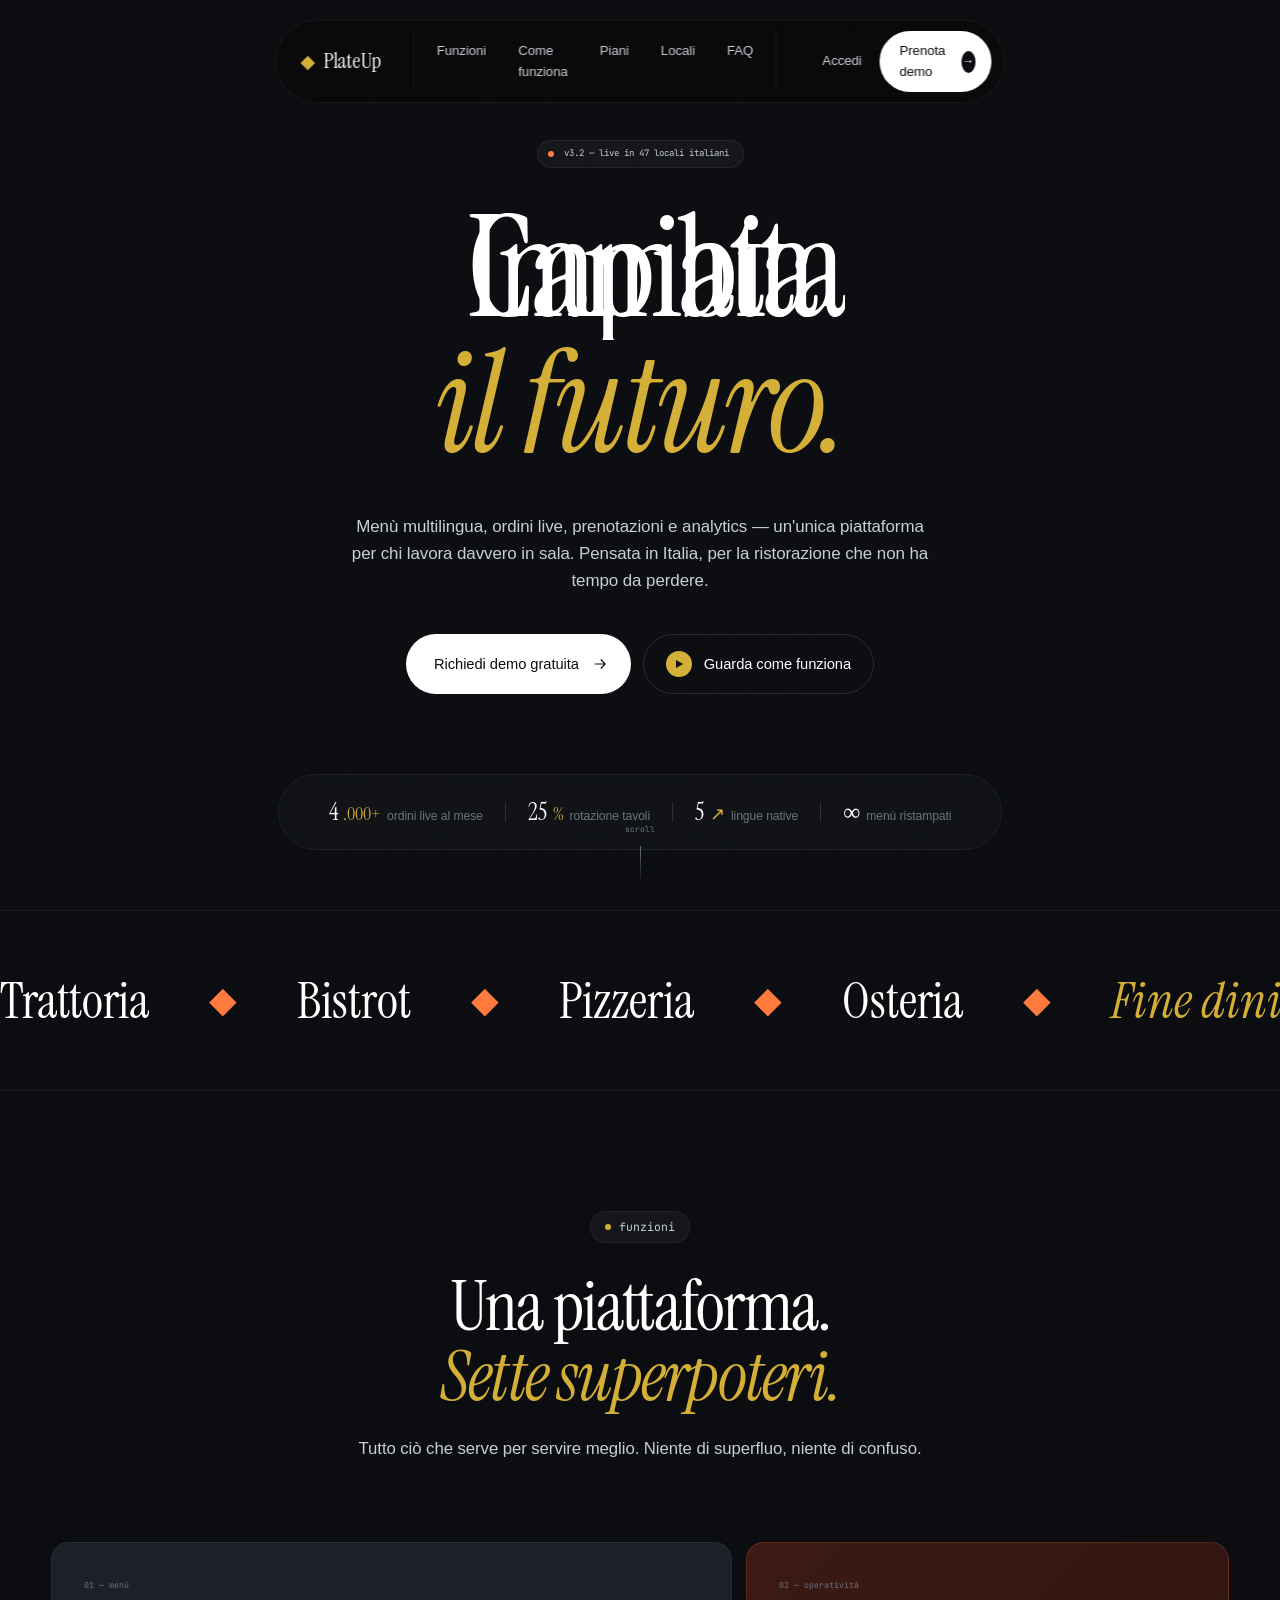
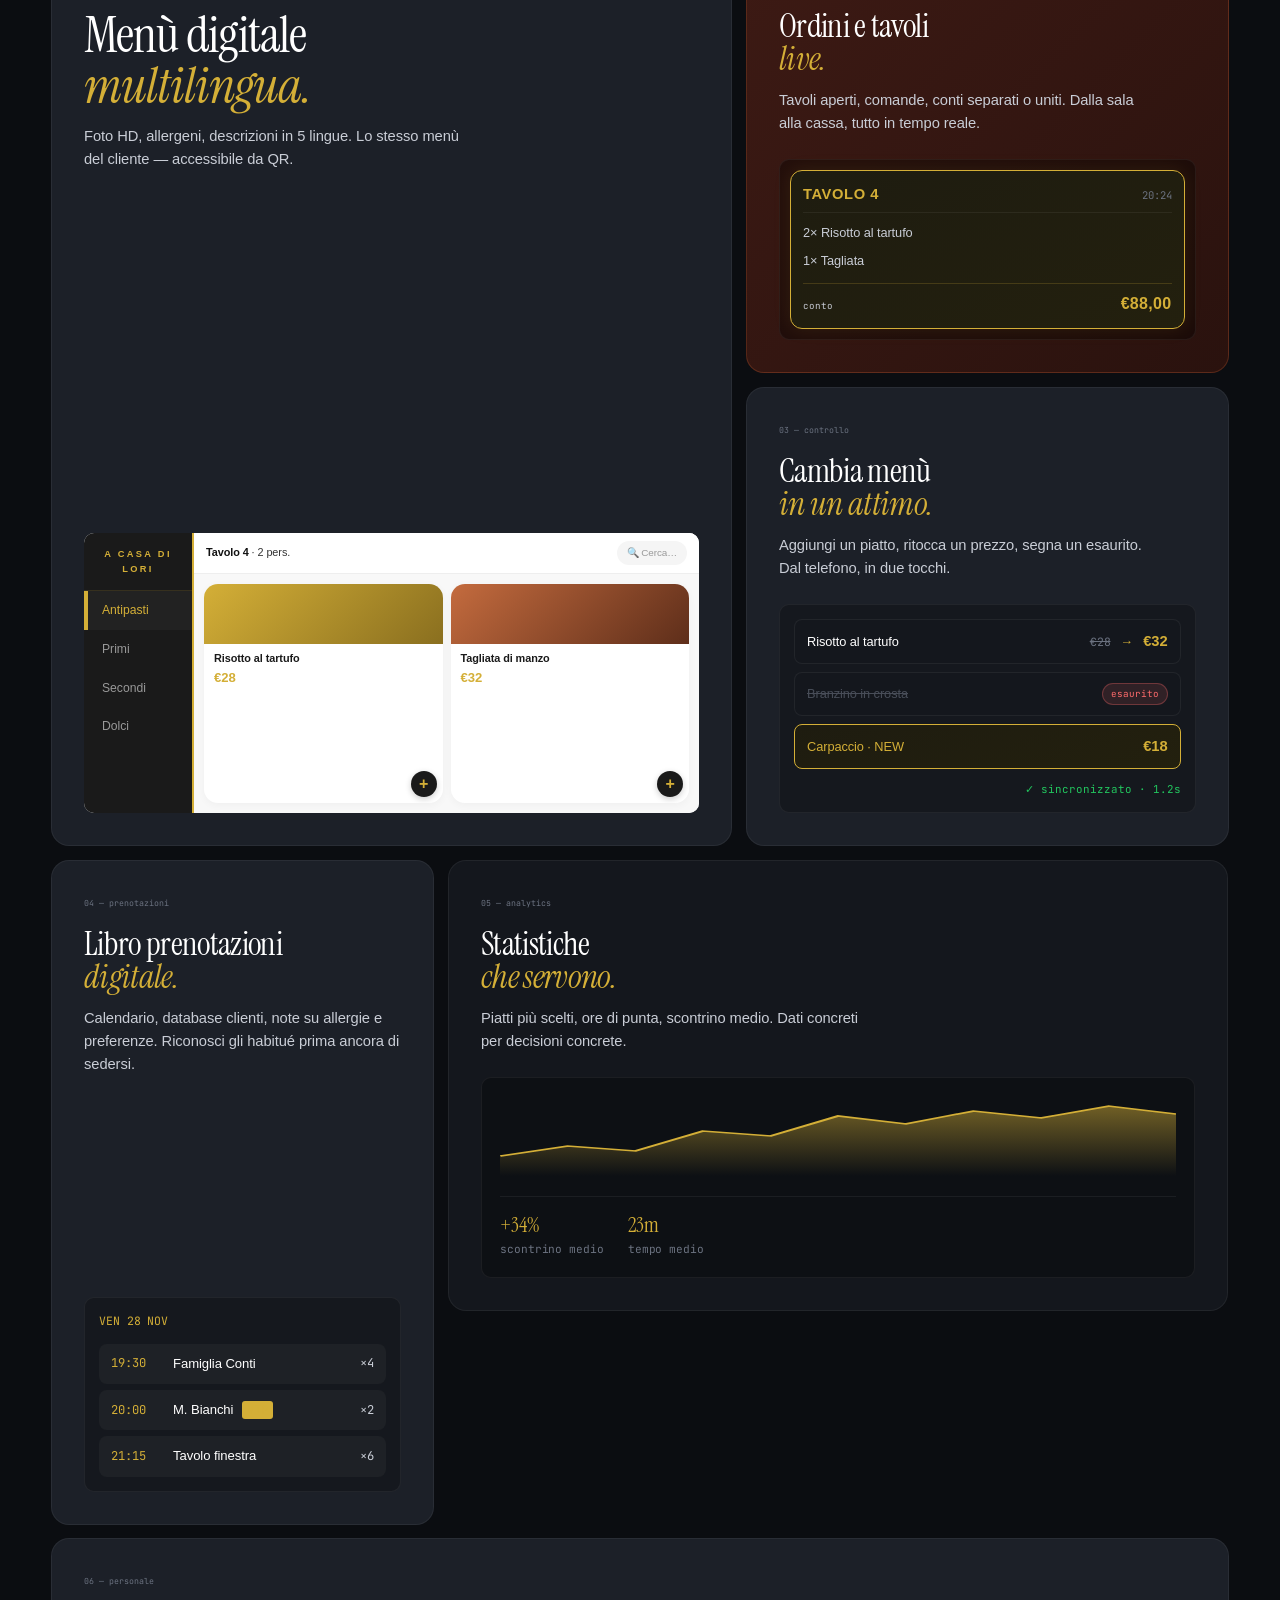
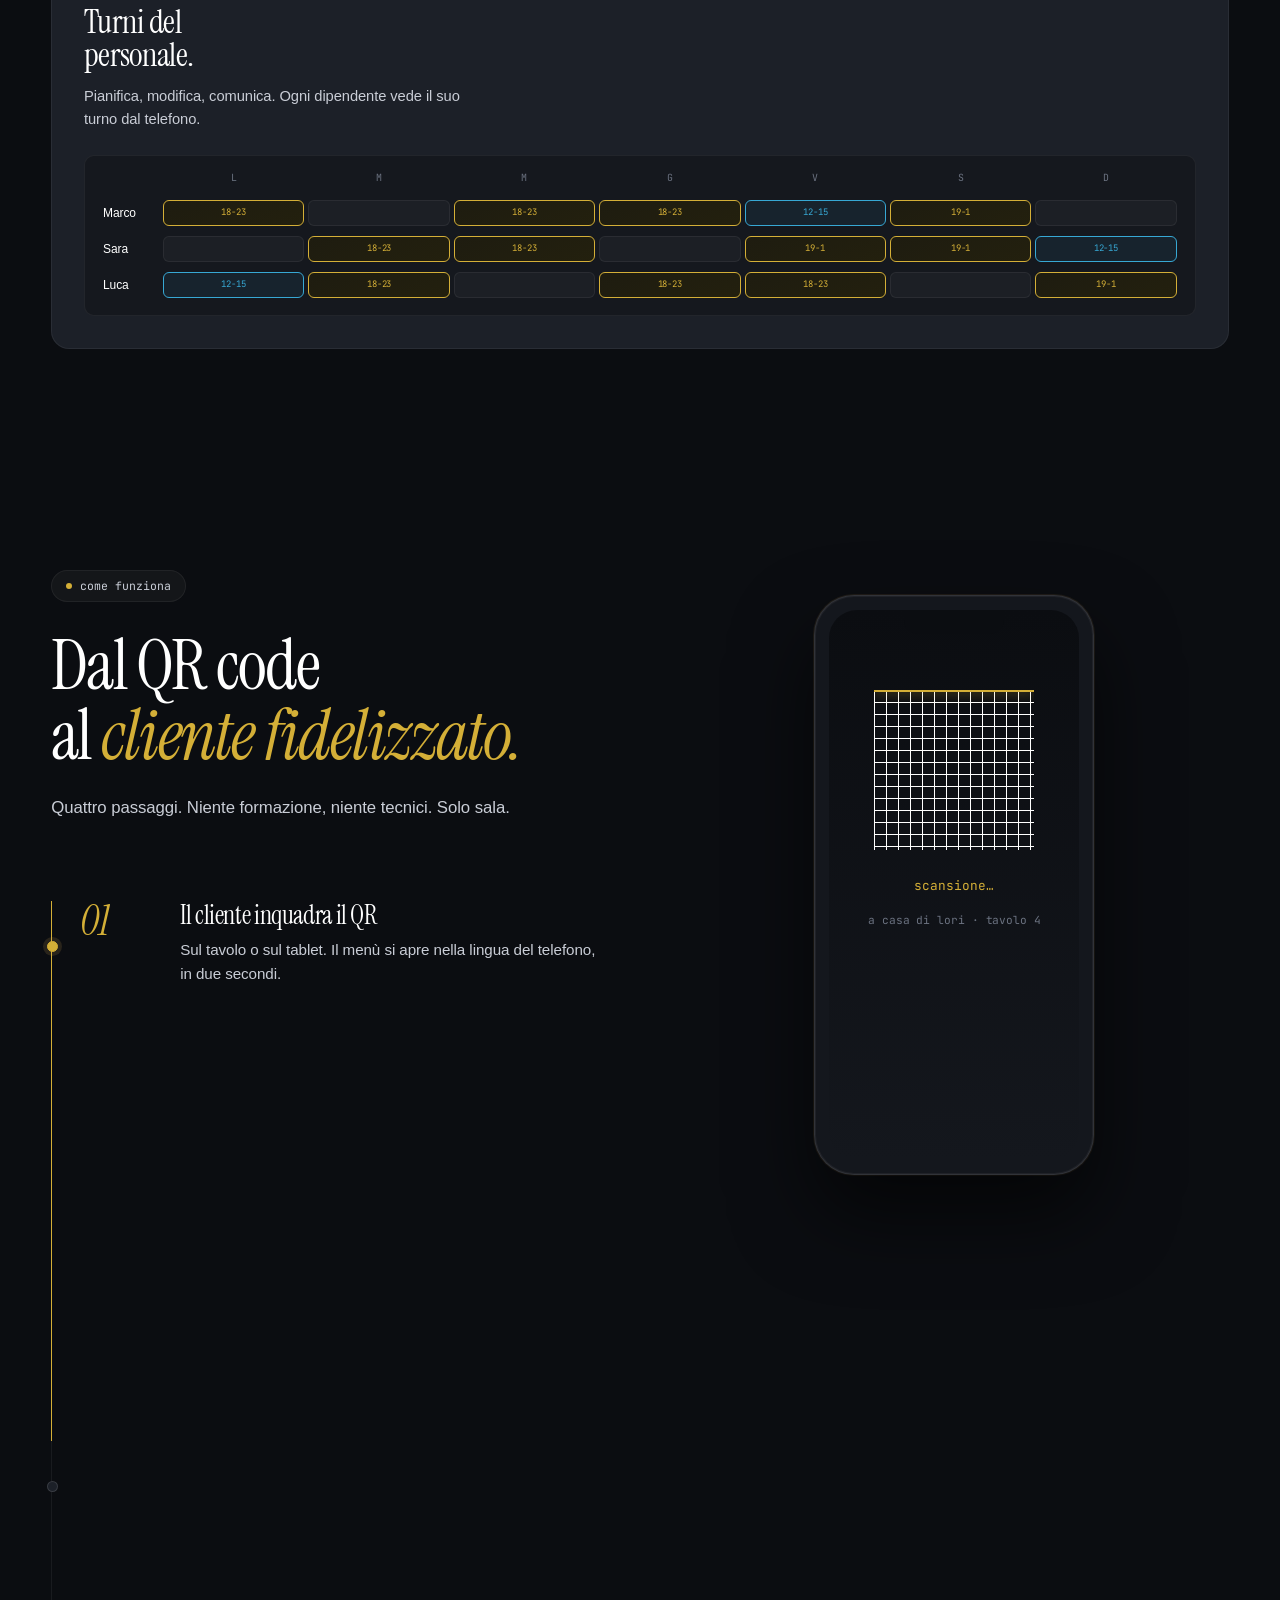
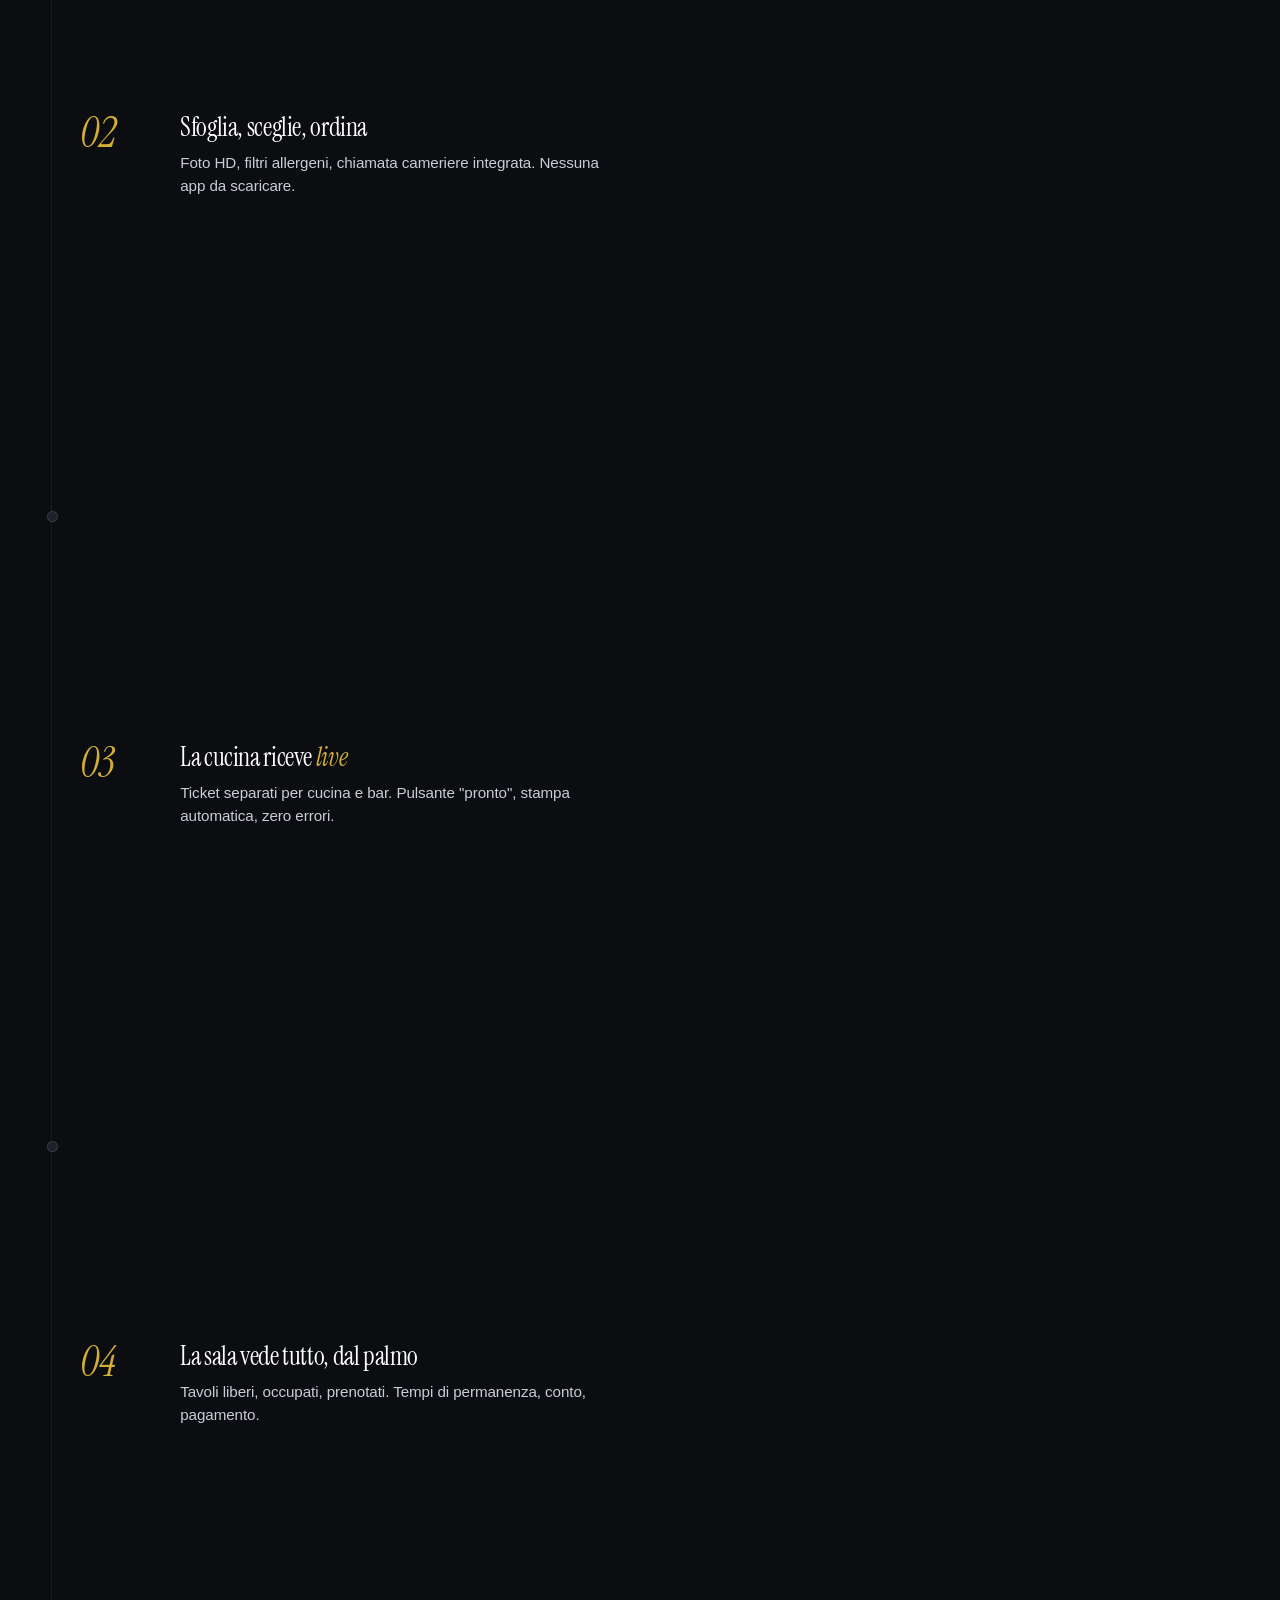
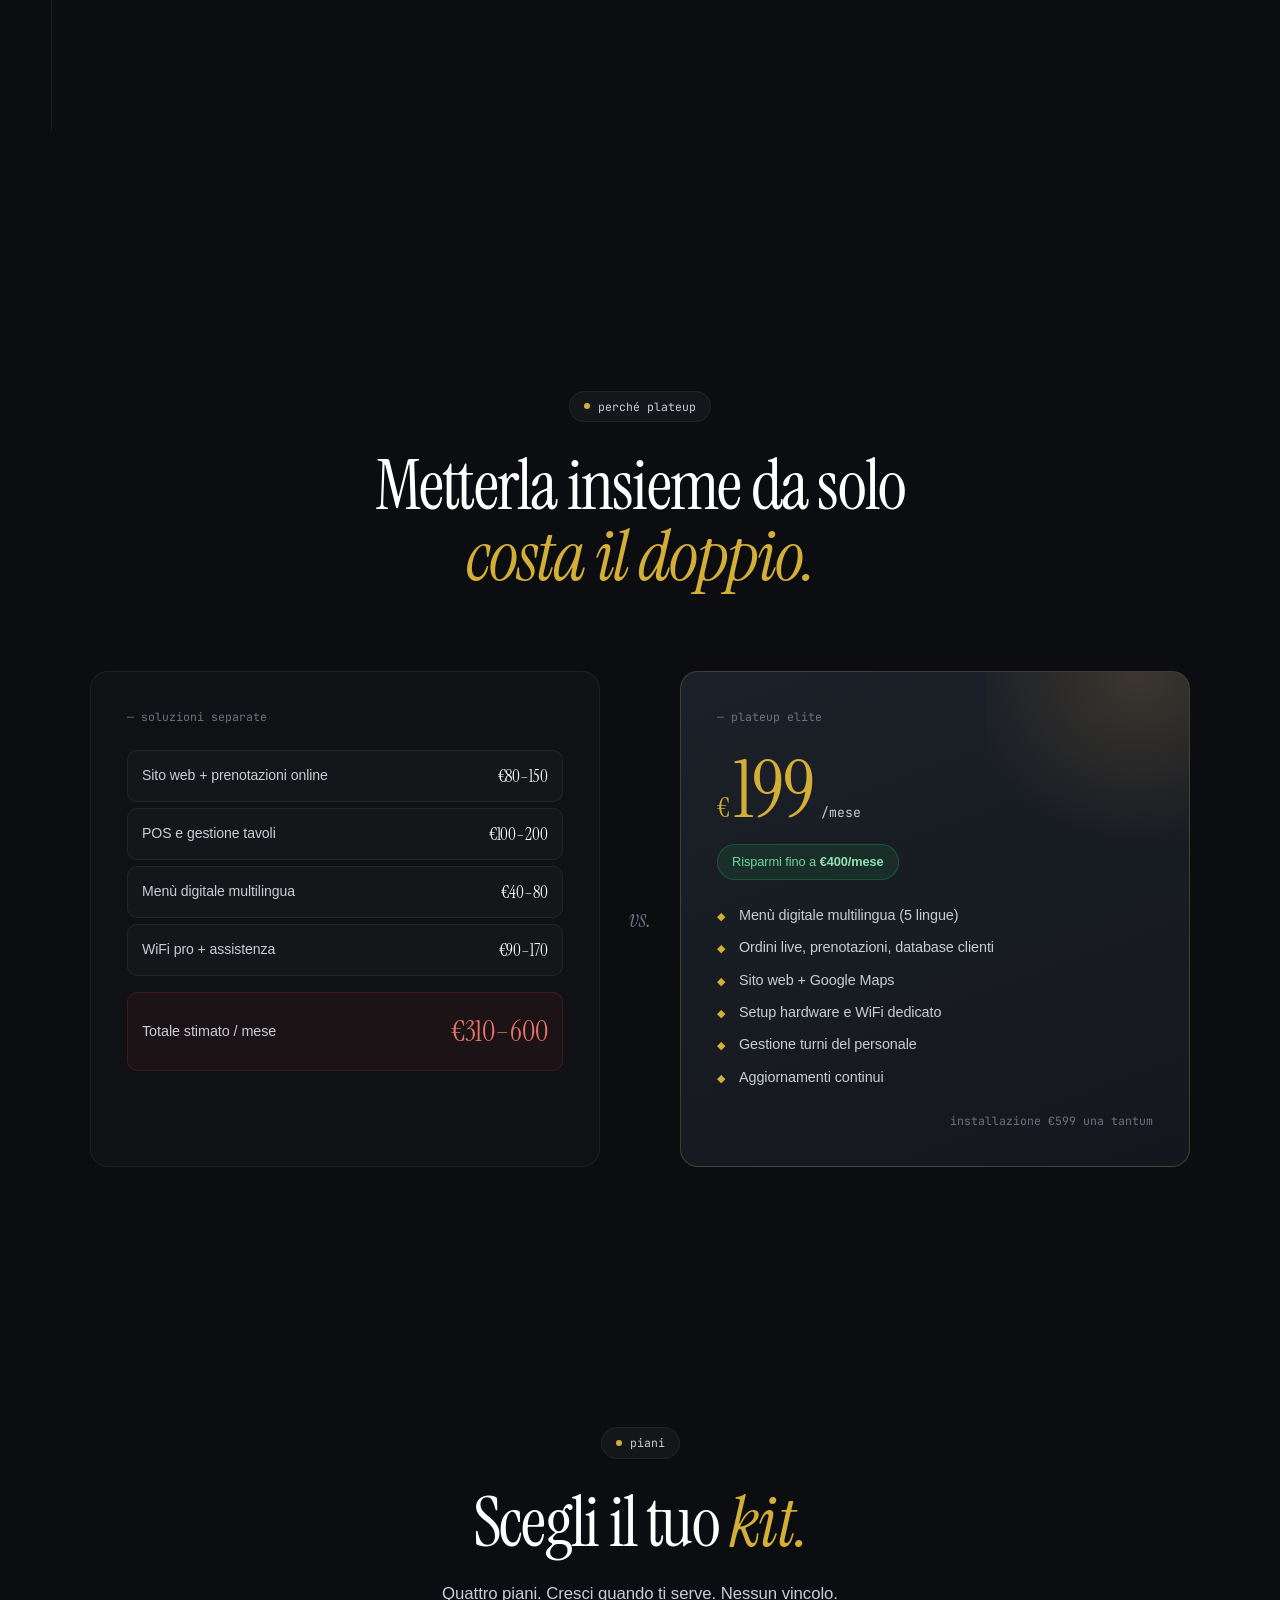
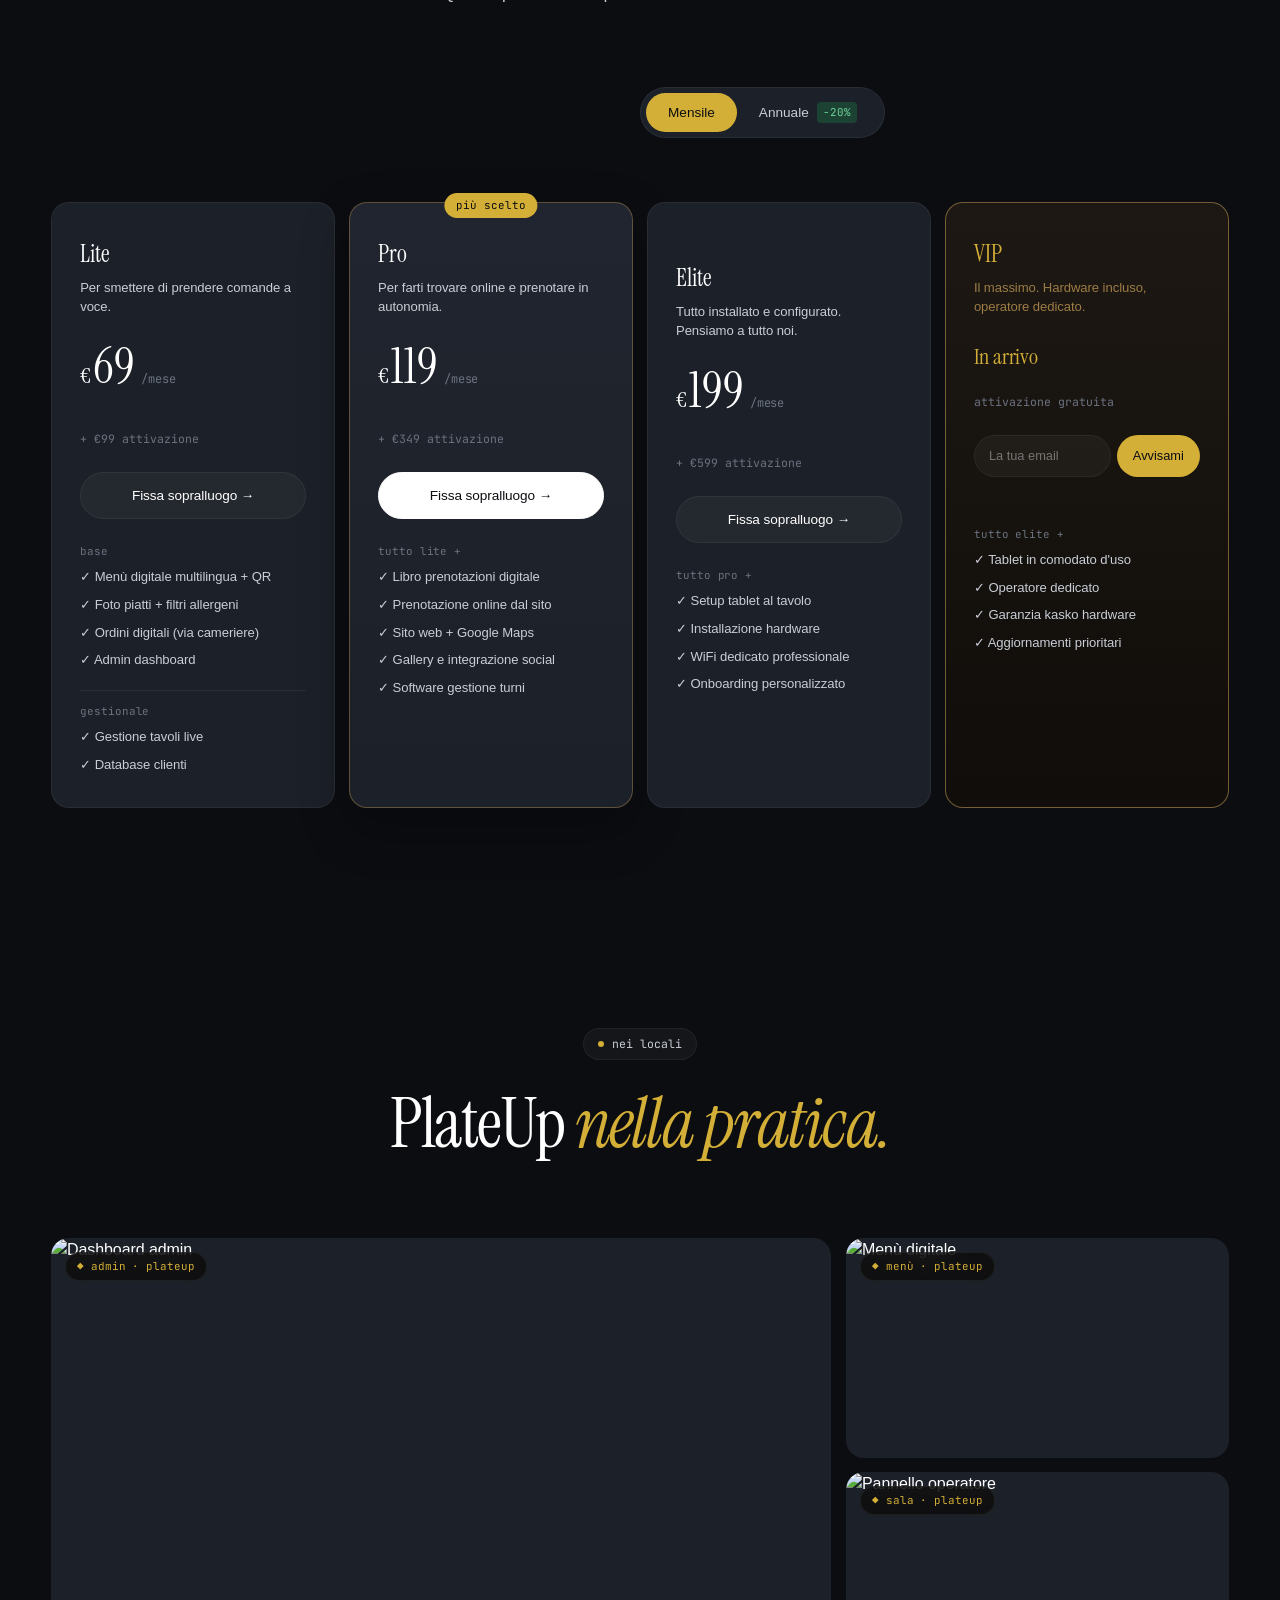
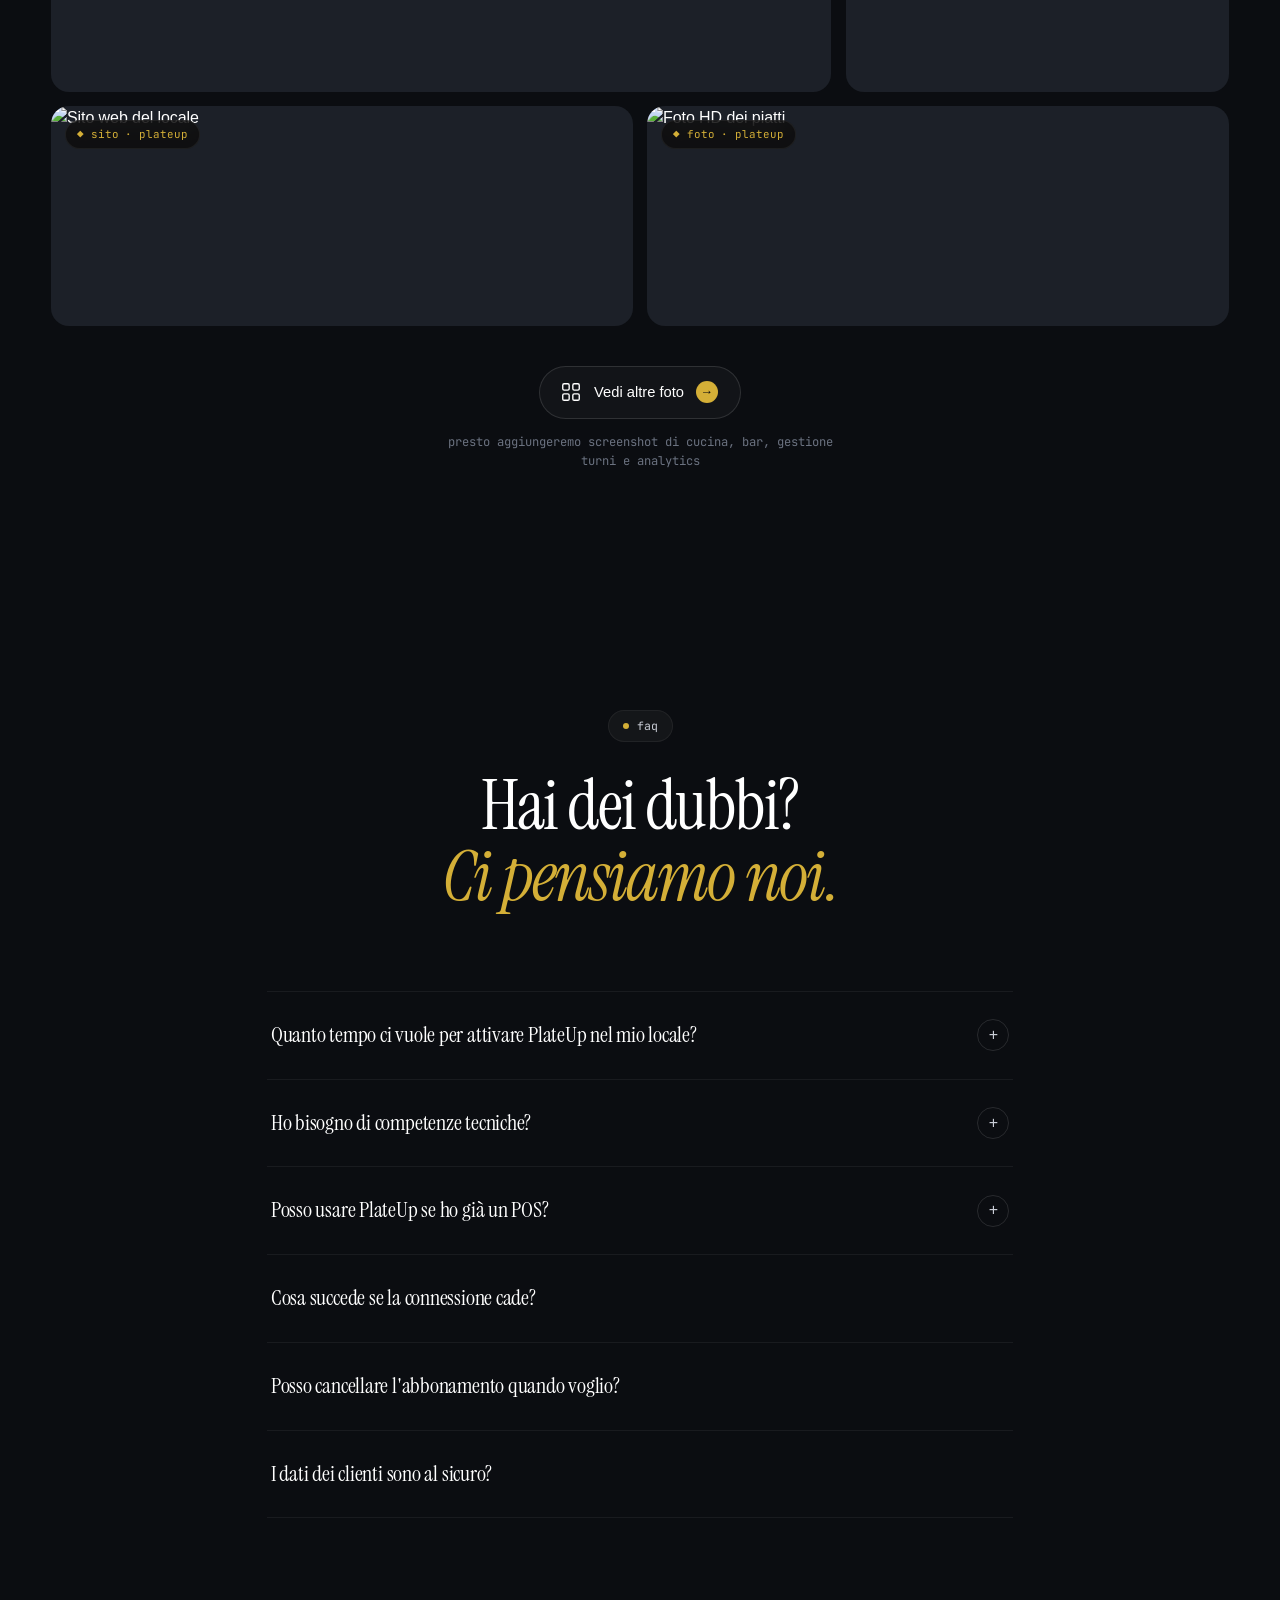
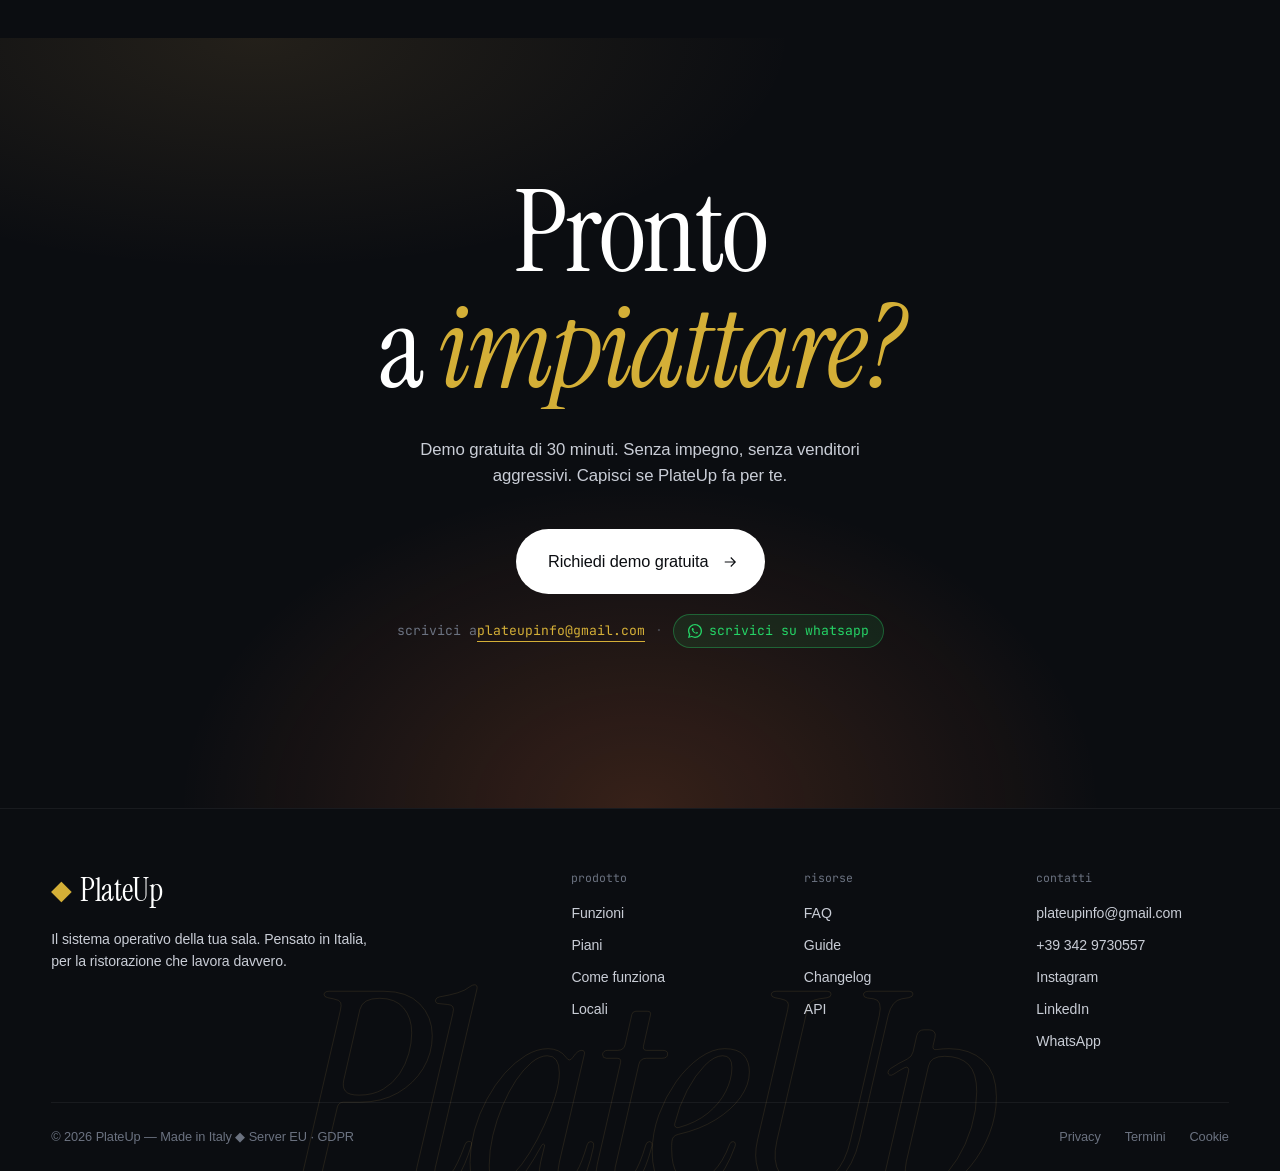
==== site 3/index.html @ 1111c6e2 "Add files via upload" ====
<!DOCTYPE html>
<html lang="it">
<head>
<meta charset="UTF-8">
<meta name="viewport" content="width=device-width, initial-scale=1.0">
<title>PlateUp — Il sistema operativo della tua sala</title>
<link rel="preconnect" href="https://fonts.googleapis.com">
<link rel="preconnect" href="https://fonts.gstatic.com" crossorigin>
<link href="https://fonts.googleapis.com/css2?family=Instrument+Serif:ital@0;1&family=JetBrains+Mono:wght@400;500&display=swap" rel="stylesheet">
<link rel="stylesheet" href="styles.css">
</head>
<body>

<!-- ── Ambient cursor glow ── -->
<div class="cursor-glow" id="cursor-glow"></div>

<!-- ── Grain overlay (entire site) ── -->
<div class="grain"></div>

<!-- ── Scroll progress bar ── -->
<div class="scroll-progress" id="scroll-progress"></div>

<!-- ── NAV ── -->
<nav class="nav" id="nav">
  <a href="#top" class="logo">
    <span class="logo-mark">◆</span>
    <span class="logo-text">PlateUp</span>
  </a>
  <div class="nav-center">
    <a href="#features" class="nav-link">Funzioni</a>
    <a href="#how" class="nav-link">Come funziona</a>
    <a href="#pricing" class="nav-link">Piani</a>
    <a href="#gallery" class="nav-link">Locali</a>
    <a href="#faq" class="nav-link">FAQ</a>
  </div>
  <div class="nav-right">
    <a href="#" class="nav-login" id="open-auth">Accedi</a>
    <a href="#contact" class="btn-magnetic" data-magnetic>
      <span>Prenota demo</span>
      <span class="btn-arrow">→</span>
    </a>
  </div>
  <button class="hamburger" id="hamburger" aria-label="Menu"><span></span><span></span></button>
</nav>

<!-- ── HERO ── -->
<section class="hero" id="top">
  <div class="hero-mesh"></div>
  <div class="hero-grid">
    <span class="hero-grid-line"></span>
    <span class="hero-grid-line"></span>
    <span class="hero-grid-line"></span>
    <span class="hero-grid-line"></span>
    <span class="hero-grid-line"></span>
  </div>

  <div class="hero-eyebrow" data-reveal>
    <span class="dot"></span>
    <span class="mono">v3.2 — live in 47 locali italiani</span>
  </div>

  <h1 class="hero-title">
    <span class="line">
      <span class="word rotator" data-rotator>
        <span class="r-item active">Impiatta</span>
        <span class="r-item">Cambia</span>
        <span class="r-item">Decidi</span>
      </span>
    </span>
    <span class="line"><em class="word" data-word>il futuro.</em></span>
  </h1>

  <p class="hero-sub" data-reveal data-delay="600">
    Menù multilingua, ordini live, prenotazioni e analytics — un'unica piattaforma per chi lavora davvero in sala. Pensata in Italia, per la ristorazione che non ha tempo da perdere.
  </p>

  <div class="hero-ctas" data-reveal data-delay="800">
    <a href="#contact" class="btn-primary" data-magnetic>
      <span>Richiedi demo gratuita</span>
      <svg viewBox="0 0 24 24" fill="none" stroke="currentColor" stroke-width="1.5"><path d="M5 12h14M13 6l6 6-6 6"/></svg>
    </a>
    <a href="#how" class="btn-secondary">
      <span class="play-dot"></span>
      <span>Guarda come funziona</span>
    </a>
  </div>

  <div class="hero-meta" data-reveal data-delay="1000">
    <div class="meta-item">
      <span class="meta-num" data-count="4">0</span><span class="meta-sym">.000+</span>
      <span class="meta-lbl">ordini live al mese</span>
    </div>
    <div class="meta-divider"></div>
    <div class="meta-item">
      <span class="meta-num" data-count="25">0</span><span class="meta-sym">%</span>
      <span class="meta-lbl">rotazione tavoli</span>
    </div>
    <div class="meta-divider"></div>
    <div class="meta-item">
      <span class="meta-num">5</span><span class="meta-sym">↗</span>
      <span class="meta-lbl">lingue native</span>
    </div>
    <div class="meta-divider"></div>
    <div class="meta-item">
      <span class="meta-num">∞</span>
      <span class="meta-lbl">menù ristampati</span>
    </div>
  </div>

  <div class="hero-scroll-hint">
    <span class="mono">scroll</span>
    <span class="scroll-line"></span>
  </div>
</section>

<!-- ── MARQUEE TICKER ── -->
<section class="marquee">
  <div class="marquee-track">
    <div class="marquee-content">
      <span>Trattoria</span><span class="m-dot">◆</span>
      <span>Bistrot</span><span class="m-dot">◆</span>
      <span>Pizzeria</span><span class="m-dot">◆</span>
      <span>Osteria</span><span class="m-dot">◆</span>
      <span><em>Fine dining</em></span><span class="m-dot">◆</span>
      <span>Cocktail bar</span><span class="m-dot">◆</span>
      <span>Sushi</span><span class="m-dot">◆</span>
      <span>Caffetteria</span><span class="m-dot">◆</span>
      <span><em>Ristorante</em></span><span class="m-dot">◆</span>
      <span>Brasserie</span><span class="m-dot">◆</span>
    </div>
    <div class="marquee-content" aria-hidden="true">
      <span>Trattoria</span><span class="m-dot">◆</span>
      <span>Bistrot</span><span class="m-dot">◆</span>
      <span>Pizzeria</span><span class="m-dot">◆</span>
      <span>Osteria</span><span class="m-dot">◆</span>
      <span><em>Fine dining</em></span><span class="m-dot">◆</span>
      <span>Cocktail bar</span><span class="m-dot">◆</span>
      <span>Sushi</span><span class="m-dot">◆</span>
      <span>Caffetteria</span><span class="m-dot">◆</span>
      <span><em>Ristorante</em></span><span class="m-dot">◆</span>
      <span>Brasserie</span><span class="m-dot">◆</span>
    </div>
  </div>
</section>

<!-- ── BENTO FEATURES ── -->
<section class="features" id="features">
  <header class="sec-header" data-reveal-block>
    <div class="sec-tag"><span class="dot"></span> Funzioni</div>
    <h2 class="sec-title">
      Una piattaforma.<br>
      <em>Sette superpoteri.</em>
    </h2>
    <p class="sec-lede">Tutto ciò che serve per servire meglio. Niente di superfluo, niente di confuso.</p>
  </header>

  <div class="bento">

    <!-- 1. Menù digitale multilingua (BIG) -->
    <article class="bento-card bento-1" data-reveal-block>
      <div class="bento-eyebrow"><span class="mono">01 — menù</span></div>
      <h3>Menù digitale<br><em>multilingua.</em></h3>
      <p>Foto HD, allergeni, descrizioni in 5 lingue. Lo stesso menù del cliente — accessibile da QR.</p>
      <div class="bento-visual menu-mock">
        <div class="menu-mock-shell">
          <aside class="mm-side">
            <div class="mm-side-title">A CASA DI LORI</div>
            <button class="mm-cat active">Antipasti</button>
            <button class="mm-cat">Primi</button>
            <button class="mm-cat">Secondi</button>
            <button class="mm-cat">Dolci</button>
          </aside>
          <div class="mm-main">
            <div class="mm-bar">
              <span class="mm-tav"><b>Tavolo 4</b> · 2 pers.</span>
              <span class="mm-search">🔍 Cerca…</span>
            </div>
            <div class="mm-grid">
              <div class="mm-card">
                <div class="mm-img" style="background:linear-gradient(135deg,#d4af37,#8a6f1f)"></div>
                <div class="mm-info">
                  <div class="mm-name">Risotto al tartufo</div>
                  <div class="mm-price">€28</div>
                </div>
                <div class="mm-add">+</div>
              </div>
              <div class="mm-card">
                <div class="mm-img" style="background:linear-gradient(135deg,#c46b3e,#5e2e1a)"></div>
                <div class="mm-info">
                  <div class="mm-name">Tagliata di manzo</div>
                  <div class="mm-price">€32</div>
                </div>
                <div class="mm-add">+</div>
              </div>
            </div>
          </div>
        </div>
      </div>
    </article>

    <!-- 2. Ordini e gestione tavoli live -->
    <article class="bento-card bento-2 accent" data-reveal-block>
      <div class="bento-eyebrow"><span class="mono">02 — operatività</span></div>
      <h3>Ordini e tavoli<br><em>live.</em></h3>
      <p>Tavoli aperti, comande, conti separati o uniti. Dalla sala alla cassa, tutto in tempo reale.</p>
      <div class="bento-visual orders-mock">
        <div class="bento-ticket new">
          <div class="bt-hdr"><span class="bt-tav">TAVOLO 4</span><span class="bt-time mono">20:24</span></div>
          <div class="bt-row">2× Risotto al tartufo</div>
          <div class="bt-row">1× Tagliata</div>
          <div class="bt-foot"><span class="mono">conto</span> <b>€88,00</b></div>
        </div>
      </div>
    </article>

    <!-- 3. Cambia menù in un attimo -->
    <article class="bento-card bento-3" data-reveal-block>
      <div class="bento-eyebrow"><span class="mono">03 — controllo</span></div>
      <h3>Cambia menù<br><em>in un attimo.</em></h3>
      <p>Aggiungi un piatto, ritocca un prezzo, segna un esaurito. Dal telefono, in due tocchi.</p>
      <div class="bento-visual edit-mock">
        <div class="em-row">
          <span class="em-label">Risotto al tartufo</span>
          <span class="em-old">€28</span>
          <span class="em-arrow">→</span>
          <span class="em-new">€32</span>
        </div>
        <div class="em-row dim">
          <span class="em-label">Branzino in crosta</span>
          <span class="em-tag">esaurito</span>
        </div>
        <div class="em-row new">
          <span class="em-label">Carpaccio · NEW</span>
          <span class="em-new">€18</span>
        </div>
        <div class="em-sync mono">✓ sincronizzato · 1.2s</div>
      </div>
    </article>

    <!-- 4. Gestione prenotazioni -->
    <article class="bento-card bento-4" data-reveal-block>
      <div class="bento-eyebrow"><span class="mono">04 — prenotazioni</span></div>
      <h3>Libro prenotazioni<br><em>digitale.</em></h3>
      <p>Calendario, database clienti, note su allergie e preferenze. Riconosci gli habitué prima ancora di sedersi.</p>
      <div class="bento-visual book-mock">
        <div class="book-day">VEN 28 NOV</div>
        <div class="book-slot"><span>19:30</span><span class="b-name">Famiglia Conti</span><span class="b-num">×4</span></div>
        <div class="book-slot"><span>20:00</span><span class="b-name">M. Bianchi <span class="b-vip">VIP</span></span><span class="b-num">×2</span></div>
        <div class="book-slot"><span>21:15</span><span class="b-name">Tavolo finestra</span><span class="b-num">×6</span></div>
      </div>
    </article>

    <!-- 5. Statistiche che servono -->
    <article class="bento-card bento-5 dark" data-reveal-block>
      <div class="bento-eyebrow"><span class="mono">05 — analytics</span></div>
      <h3>Statistiche<br><em>che servono.</em></h3>
      <p>Piatti più scelti, ore di punta, scontrino medio. Dati concreti per decisioni concrete.</p>
      <div class="bento-visual chart-mock">
        <svg viewBox="0 0 200 80" preserveAspectRatio="none">
          <defs>
            <linearGradient id="chartGrad" x1="0" x2="0" y1="0" y2="1">
              <stop offset="0%" stop-color="#d4af37" stop-opacity="0.5"/>
              <stop offset="100%" stop-color="#d4af37" stop-opacity="0"/>
            </linearGradient>
          </defs>
          <path class="chart-area" d="M0,60 L20,50 L40,55 L60,35 L80,40 L100,20 L120,28 L140,15 L160,22 L180,10 L200,18 L200,80 L0,80 Z" fill="url(#chartGrad)"/>
          <path class="chart-line" d="M0,60 L20,50 L40,55 L60,35 L80,40 L100,20 L120,28 L140,15 L160,22 L180,10 L200,18" fill="none" stroke="#d4af37" stroke-width="1.5"/>
        </svg>
        <div class="chart-stats">
          <div><span class="cs-num">+34%</span><span class="cs-lbl">scontrino medio</span></div>
          <div><span class="cs-num">23m</span><span class="cs-lbl">tempo medio</span></div>
        </div>
      </div>
    </article>

    <!-- 6. Gestione turni -->
    <article class="bento-card bento-6" data-reveal-block>
      <div class="bento-eyebrow"><span class="mono">06 — personale</span></div>
      <h3>Turni del<br>personale.</h3>
      <p>Pianifica, modifica, comunica. Ogni dipendente vede il suo turno dal telefono.</p>
      <div class="bento-visual shifts-mock">
        <div class="sh-week">
          <span>L</span><span>M</span><span>M</span><span>G</span><span>V</span><span>S</span><span>D</span>
        </div>
        <div class="sh-row">
          <span class="sh-name">Marco</span>
          <span class="sh-day on">18-23</span>
          <span class="sh-day"></span>
          <span class="sh-day on">18-23</span>
          <span class="sh-day on">18-23</span>
          <span class="sh-day on alt">12-15</span>
          <span class="sh-day on">19-1</span>
          <span class="sh-day"></span>
        </div>
        <div class="sh-row">
          <span class="sh-name">Sara</span>
          <span class="sh-day"></span>
          <span class="sh-day on">18-23</span>
          <span class="sh-day on">18-23</span>
          <span class="sh-day"></span>
          <span class="sh-day on">19-1</span>
          <span class="sh-day on">19-1</span>
          <span class="sh-day on alt">12-15</span>
        </div>
        <div class="sh-row">
          <span class="sh-name">Luca</span>
          <span class="sh-day on alt">12-15</span>
          <span class="sh-day on">18-23</span>
          <span class="sh-day"></span>
          <span class="sh-day on">18-23</span>
          <span class="sh-day on">18-23</span>
          <span class="sh-day"></span>
          <span class="sh-day on">19-1</span>
        </div>
      </div>
    </article>

  </div>
</section>

<!-- ── STICKY HOW IT WORKS ── -->
<section class="how" id="how">
  <div class="how-inner">
    <div class="how-left">
      <header class="sec-header left" data-reveal-block>
        <div class="sec-tag"><span class="dot"></span> Come funziona</div>
        <h2 class="sec-title">Dal QR code<br>al <em>cliente fidelizzato.</em></h2>
        <p class="sec-lede">Quattro passaggi. Niente formazione, niente tecnici. Solo sala.</p>
      </header>

      <ol class="how-steps">
        <li class="how-step active" data-step="0">
          <div class="step-num">01</div>
          <div class="step-body">
            <h4>Il cliente inquadra il QR</h4>
            <p>Sul tavolo o sul tablet. Il menù si apre nella lingua del telefono, in due secondi.</p>
          </div>
        </li>
        <li class="how-step" data-step="1">
          <div class="step-num">02</div>
          <div class="step-body">
            <h4>Sfoglia, sceglie, ordina</h4>
            <p>Foto HD, filtri allergeni, chiamata cameriere integrata. Nessuna app da scaricare.</p>
          </div>
        </li>
        <li class="how-step" data-step="2">
          <div class="step-num">03</div>
          <div class="step-body">
            <h4>La cucina riceve <em>live</em></h4>
            <p>Ticket separati per cucina e bar. Pulsante "pronto", stampa automatica, zero errori.</p>
          </div>
        </li>
        <li class="how-step" data-step="3">
          <div class="step-num">04</div>
          <div class="step-body">
            <h4>La sala vede tutto, dal palmo</h4>
            <p>Tavoli liberi, occupati, prenotati. Tempi di permanenza, conto, pagamento.</p>
          </div>
        </li>
      </ol>
    </div>

    <div class="how-right">
      <div class="how-sticky">
        <div class="phone-frame">
          <div class="phone-notch"></div>
          <div class="phone-screen">

            <div class="how-scene scene-0 active">
              <div class="qr-grid"></div>
              <div class="qr-label mono">scansione…</div>
              <div class="qr-foot">a casa di lori · tavolo 4</div>
            </div>

            <div class="how-scene scene-1">
              <div class="phone-menu">
                <aside class="pm-side">
                  <div class="pm-side-title">A CASA<br>DI LORI</div>
                  <button class="pm-cat active">Antipasti</button>
                  <button class="pm-cat">Primi</button>
                  <button class="pm-cat">Secondi</button>
                  <button class="pm-cat">Dolci</button>
                </aside>
                <div class="pm-main">
                  <div class="pm-bar">
                    <span class="pm-tav"><b>Tav 4</b></span>
                    <span class="pm-search">🔍</span>
                  </div>
                  <div class="pm-grid">
                    <div class="pm-card">
                      <div class="pm-img" style="background:linear-gradient(135deg,#d4af37,#8a6f1f)"></div>
                      <div class="pm-info">
                        <div class="pm-name">Risotto<br>al tartufo</div>
                        <div class="pm-price">€28</div>
                      </div>
                      <div class="pm-add">+</div>
                    </div>
                    <div class="pm-card">
                      <div class="pm-img" style="background:linear-gradient(135deg,#c46b3e,#5e2e1a)"></div>
                      <div class="pm-info">
                        <div class="pm-name">Tagliata<br>di manzo</div>
                        <div class="pm-price">€32</div>
                      </div>
                      <div class="pm-add">+</div>
                    </div>
                    <div class="pm-card">
                      <div class="pm-img" style="background:linear-gradient(135deg,#9a7c4e,#54402b)"></div>
                      <div class="pm-info">
                        <div class="pm-name">Caprese<br>tradizionale</div>
                        <div class="pm-price">€14</div>
                      </div>
                      <div class="pm-add">+</div>
                    </div>
                    <div class="pm-card">
                      <div class="pm-img" style="background:linear-gradient(135deg,#7c5e3e,#3d2d1e)"></div>
                      <div class="pm-info">
                        <div class="pm-name">Branzino<br>al sale</div>
                        <div class="pm-price">€26</div>
                      </div>
                      <div class="pm-add">+</div>
                    </div>
                  </div>
                </div>
              </div>
            </div>

            <div class="how-scene scene-2">
              <div class="phone-header"><span>👨‍🍳 Cucina</span><span class="live-pill"><span class="live-dot"></span> LIVE</span></div>
              <div class="ticket new">
                <div class="ticket-hdr">
                  <span class="ticket-tav">TAVOLO 4</span>
                  <span class="ticket-time mono">20:24</span>
                </div>
                <div class="ticket-row">2× Risotto al tartufo</div>
                <div class="ticket-row">1× Tagliata</div>
                <button class="ticket-ready">✓ Pronto</button>
              </div>
              <div class="ticket">
                <div class="ticket-hdr">
                  <span class="ticket-tav">TAVOLO 11</span>
                  <span class="ticket-time mono">20:18</span>
                </div>
                <div class="ticket-row">1× Caprese</div>
              </div>
            </div>

            <div class="how-scene scene-3">
              <div class="phone-header"><span>Sala · Tavoli</span><span class="mono">8 attivi</span></div>
              <div class="tav-grid">
                <div class="tav-card libero"><span class="tav-n">1</span><span class="tav-s">libero</span></div>
                <div class="tav-card occ"><span class="tav-n">2</span><span class="tav-s">14m</span></div>
                <div class="tav-card occ"><span class="tav-n">3</span><span class="tav-s">32m</span></div>
                <div class="tav-card occ alert"><span class="tav-n">4</span><span class="tav-s">servito</span></div>
                <div class="tav-card libero"><span class="tav-n">5</span><span class="tav-s">libero</span></div>
                <div class="tav-card occ"><span class="tav-n">6</span><span class="tav-s">8m</span></div>
                <div class="tav-card prenot"><span class="tav-n">7</span><span class="tav-s">20:30</span></div>
                <div class="tav-card occ"><span class="tav-n">8</span><span class="tav-s">45m</span></div>
                <div class="tav-card libero"><span class="tav-n">9</span><span class="tav-s">libero</span></div>
              </div>
            </div>

          </div>
        </div>
      </div>
    </div>
  </div>
</section>

<!-- ── COMPARISON / WHY ── -->
<section class="why" id="why">
  <header class="sec-header" data-reveal-block>
    <div class="sec-tag"><span class="dot"></span> Perché PlateUp</div>
    <h2 class="sec-title">Metterla insieme da solo<br><em>costa il doppio.</em></h2>
  </header>

  <div class="compare">
    <div class="compare-col scattered" data-reveal-block>
      <div class="compare-label mono">— soluzioni separate</div>
      <ul class="cost-list">
        <li><span>Sito web + prenotazioni online</span><span class="c-price">€80–150</span></li>
        <li><span>POS e gestione tavoli</span><span class="c-price">€100–200</span></li>
        <li><span>Menù digitale multilingua</span><span class="c-price">€40–80</span></li>
        <li><span>WiFi pro + assistenza</span><span class="c-price">€90–170</span></li>
      </ul>
      <div class="cost-total">
        <span>Totale stimato / mese</span>
        <span class="ct-price">€310–600</span>
      </div>
    </div>

    <div class="compare-divider">
      <span>vs.</span>
    </div>

    <div class="compare-col unified" data-reveal-block>
      <div class="compare-label mono">— PlateUp Elite</div>
      <div class="unified-price">
        <span class="up-cur">€</span><span class="up-num">199</span><span class="up-per">/mese</span>
      </div>
      <div class="save-pill">Risparmi fino a <strong>€400/mese</strong></div>
      <ul class="incl-list">
        <li>Menù digitale multilingua (5 lingue)</li>
        <li>Ordini live, prenotazioni, database clienti</li>
        <li>Sito web + Google Maps</li>
        <li>Setup hardware e WiFi dedicato</li>
        <li>Gestione turni del personale</li>
        <li>Aggiornamenti continui</li>
      </ul>
      <div class="unified-foot mono">installazione €599 una tantum</div>
    </div>
  </div>
</section>

<!-- ── PRICING ── -->
<section class="pricing" id="pricing">
  <header class="sec-header" data-reveal-block>
    <div class="sec-tag"><span class="dot"></span> Piani</div>
    <h2 class="sec-title">Scegli il tuo <em>kit.</em></h2>
    <p class="sec-lede">Quattro piani. Cresci quando ti serve. Nessun vincolo.</p>
  </header>

  <div class="billing-switch" data-reveal-block>
    <button class="bs-opt active" data-billing="monthly">Mensile</button>
    <button class="bs-opt" data-billing="annual">Annuale <span class="bs-save">−20%</span></button>
    <span class="bs-thumb"></span>
  </div>

  <p class="billing-note" data-billing-note>
    <span class="mono">↑ pagamento mensile · rinnovo automatico annuale · disdetta libera in qualsiasi momento</span>
  </p>

  <div class="plans">

    <article class="plan" data-plan="lite">
      <div class="plan-discount" data-discount>−20%</div>
      <div class="plan-head">
        <div class="plan-name">Lite</div>
        <div class="plan-tag">Per smettere di prendere comande a voce.</div>
      </div>
      <div class="plan-price-row">
        <div class="plan-price"><span class="cur">€</span><span class="num" data-monthly="69" data-annual="55">69</span><span class="per">/mese</span></div>
        <div class="plan-strike" data-strike-annual="828">—</div>
      </div>
      <div class="plan-setup mono">+ €99 attivazione</div>
      <a href="#contact" class="plan-cta">Fissa sopralluogo →</a>
      <ul class="plan-feats">
        <li class="cat">Base</li>
        <li>✓ Menù digitale multilingua + QR</li>
        <li>✓ Foto piatti + filtri allergeni</li>
        <li>✓ Ordini digitali (via cameriere)</li>
        <li>✓ Admin dashboard</li>
        <li class="cat">Gestionale</li>
        <li>✓ Gestione tavoli live</li>
        <li>✓ Database clienti</li>
      </ul>
    </article>

    <article class="plan featured" data-plan="pro">
      <div class="plan-badge">Più scelto</div>
      <div class="plan-discount" data-discount>−20%</div>
      <div class="plan-head">
        <div class="plan-name">Pro</div>
        <div class="plan-tag">Per farti trovare online e prenotare in autonomia.</div>
      </div>
      <div class="plan-price-row">
        <div class="plan-price"><span class="cur">€</span><span class="num" data-monthly="119" data-annual="95">119</span><span class="per">/mese</span></div>
        <div class="plan-strike" data-strike-annual="1428">—</div>
      </div>
      <div class="plan-setup mono">+ €349 attivazione</div>
      <a href="#contact" class="plan-cta primary">Fissa sopralluogo →</a>
      <ul class="plan-feats">
        <li class="cat">Tutto Lite +</li>
        <li>✓ Libro prenotazioni digitale</li>
        <li>✓ Prenotazione online dal sito</li>
        <li>✓ Sito web + Google Maps</li>
        <li>✓ Gallery e integrazione social</li>
        <li>✓ Software gestione turni</li>
      </ul>
    </article>

    <article class="plan" data-plan="elite">
      <div class="plan-discount" data-discount>−20%</div>
      <div class="plan-best" data-best>★ Massimo risparmio</div>
      <div class="plan-head">
        <div class="plan-name">Elite</div>
        <div class="plan-tag">Tutto installato e configurato. Pensiamo a tutto noi.</div>
      </div>
      <div class="plan-price-row">
        <div class="plan-price"><span class="cur">€</span><span class="num" data-monthly="199" data-annual="159">199</span><span class="per">/mese</span></div>
        <div class="plan-strike" data-strike-annual="2388">—</div>
      </div>
      <div class="plan-setup mono">+ €599 attivazione</div>
      <a href="#contact" class="plan-cta">Fissa sopralluogo →</a>
      <ul class="plan-feats">
        <li class="cat">Tutto Pro +</li>
        <li>✓ Setup tablet al tavolo</li>
        <li>✓ Installazione hardware</li>
        <li>✓ WiFi dedicato professionale</li>
        <li>✓ Onboarding personalizzato</li>
      </ul>
    </article>

    <article class="plan vip" data-plan="vip">
      <div class="plan-head">
        <div class="plan-name vip">VIP</div>
        <div class="plan-tag gold">Il massimo. Hardware incluso, operatore dedicato.</div>
      </div>
      <div class="plan-price-row">
        <div class="plan-price coming">In arrivo</div>
      </div>
      <div class="plan-setup mono">attivazione gratuita</div>
      <form class="waitlist" onsubmit="event.preventDefault(); this.querySelector('.wl-ok').classList.add('show');">
        <input type="email" placeholder="La tua email" required>
        <button type="submit">Avvisami</button>
        <div class="wl-ok">✓ Ti avvisiamo al lancio</div>
      </form>
      <ul class="plan-feats">
        <li class="cat">Tutto Elite +</li>
        <li>✓ Tablet in comodato d'uso</li>
        <li>✓ Operatore dedicato</li>
        <li>✓ Garanzia kasko hardware</li>
        <li>✓ Aggiornamenti prioritari</li>
      </ul>
    </article>

  </div>
</section>

<!-- ── GALLERY ── -->
<section class="gallery" id="gallery">
  <header class="sec-header" data-reveal-block>
    <div class="sec-tag"><span class="dot"></span> Nei locali</div>
    <h2 class="sec-title">PlateUp <em>nella pratica.</em></h2>
  </header>

  <div class="gallery-grid">
    <a class="g-slot g-1" data-reveal-block>
      <img src="https://i.ibb.co/mCwb91T3/Screenshot-2026-05-18-alle-21-24-50.png" alt="Dashboard admin">
      <div class="g-badge">◆ Admin · PlateUp</div>
      <div class="g-overlay">
        <div class="g-tag mono">pagina amministratore</div>
        <div class="g-title">Controllo live di tutto il locale</div>
      </div>
    </a>
    <a class="g-slot g-2" data-reveal-block>
      <img src="https://i.ibb.co/hFLGzB9K/Screenshot-2026-05-18-alle-21-24-14.png" alt="Menù digitale">
      <div class="g-badge">◆ Menù · PlateUp</div>
      <div class="g-overlay">
        <div class="g-tag mono">cliente al tavolo</div>
        <div class="g-title">Menù in italiano · 5 lingue native</div>
      </div>
    </a>
    <a class="g-slot g-3" data-reveal-block>
      <img src="https://i.ibb.co/1t3d7MTm/Screenshot-2026-05-18-alle-21-26-17.png" alt="Pannello operatore">
      <div class="g-badge">◆ Sala · PlateUp</div>
      <div class="g-overlay">
        <div class="g-tag mono">pannello sala</div>
        <div class="g-title">Tavoli e prenotazioni in mobile</div>
      </div>
    </a>
    <a class="g-slot g-4" data-reveal-block>
      <img src="https://i.ibb.co/tTRBP8nh/Screenshot-2026-05-13-alle-18-32-39.png" alt="Sito web del locale">
      <div class="g-badge">◆ Sito · PlateUp</div>
      <div class="g-overlay">
        <div class="g-tag mono">sito web dedicato</div>
        <div class="g-title">A casa di Lori — Como</div>
      </div>
    </a>
    <a class="g-slot g-5" data-reveal-block>
      <img src="https://images.happycow.net/venues/1024/45/17/hcmp451757_3334713.jpeg" alt="Foto HD dei piatti">
      <div class="g-badge">◆ Foto · PlateUp</div>
      <div class="g-overlay">
        <div class="g-tag mono">foto hd dei piatti</div>
        <div class="g-title">Caricate direttamente dal locale</div>
      </div>
    </a>
  </div>

  <div class="gallery-more">
    <button class="btn-more" id="btn-more-photos">
      <span class="more-icon">
        <svg viewBox="0 0 24 24" fill="none" stroke="currentColor" stroke-width="1.5">
          <rect x="3" y="3" width="7" height="7" rx="1.5"/>
          <rect x="14" y="3" width="7" height="7" rx="1.5"/>
          <rect x="3" y="14" width="7" height="7" rx="1.5"/>
          <rect x="14" y="14" width="7" height="7" rx="1.5"/>
        </svg>
      </span>
      <span>Vedi altre foto</span>
      <span class="more-arrow">→</span>
    </button>
    <p class="gallery-note mono">presto aggiungeremo screenshot di cucina, bar, gestione turni e analytics</p>
  </div>
</section>

<!-- ── FAQ ── -->
<section class="faq" id="faq">
  <header class="sec-header" data-reveal-block>
    <div class="sec-tag"><span class="dot"></span> FAQ</div>
    <h2 class="sec-title">Hai dei dubbi?<br><em>Ci pensiamo noi.</em></h2>
  </header>

  <div class="faq-list">
    <details class="faq-item">
      <summary>Quanto tempo ci vuole per attivare PlateUp nel mio locale?<span class="faq-x">+</span></summary>
      <div class="faq-a">Lite e Pro si attivano in <strong>meno di un'ora</strong>: ricevi le credenziali e sei online. Per Elite e VIP, che includono hardware on-site, ti contattiamo entro 24 ore e interveniamo in 3–5 giorni lavorativi.</div>
    </details>
    <details class="faq-item">
      <summary>Ho bisogno di competenze tecniche?<span class="faq-x">+</span></summary>
      <div class="faq-a">No. La dashboard è pensata per chi non ha tempo da perdere in sala — cambi prezzi e segni esauriti dallo smartphone. Alla prima configurazione una <strong>video-onboarding dedicata</strong> ti guida passo passo, inclusa in tutti i piani.</div>
    </details>
    <details class="faq-item">
      <summary>Posso usare PlateUp se ho già un POS?<span class="faq-x">+</span></summary>
      <div class="faq-a">Sì. PlateUp lavora a fianco del tuo POS attuale, gestendo menù digitale, ordini e prenotazioni. Stiamo aggiungendo integrazioni dirette con i POS più diffusi — chiedici quale usi.</div>
    </details>
    <details class="faq-item">
      <summary>Cosa succede se la connessione cade?</summary>
      <div class="faq-a">Il menù resta visibile in modalità offline e gli ordini vengono accodati. Appena la rete torna, tutto si sincronizza automaticamente — nessun dato perso.</div>
    </details>
    <details class="faq-item">
      <summary>Posso cancellare l'abbonamento quando voglio?</summary>
      <div class="faq-a">Sì. Nessun vincolo di durata sui piani mensili. I piani annuali hanno uno sconto del 20% e si rinnovano automaticamente — disdici quando vuoi entro la scadenza.</div>
    </details>
    <details class="faq-item">
      <summary>I dati dei clienti sono al sicuro?</summary>
      <div class="faq-a">Server europei, conformità GDPR completa, backup giornalieri cifrati. I dati del tuo locale sono solo tuoi e li puoi esportare in qualsiasi momento.</div>
    </details>
  </div>
</section>

<!-- ── CTA STRIP ── -->
<section class="cta-final" id="contact">
  <div class="cta-mesh"></div>
  <h2 class="cta-title">
    <span class="line"><span class="word">Pronto</span></span>
    <span class="line"><span class="word">a</span> <em class="word">impiattare?</em></span>
  </h2>
  <p class="cta-sub">Demo gratuita di 30 minuti. Senza impegno, senza venditori aggressivi. Capisci se PlateUp fa per te.</p>
  <div class="cta-actions">
    <a href="mailto:plateupinfo@gmail.com" class="btn-primary big" data-magnetic>
      <span>Richiedi demo gratuita</span>
      <svg viewBox="0 0 24 24" fill="none" stroke="currentColor" stroke-width="1.5"><path d="M5 12h14M13 6l6 6-6 6"/></svg>
    </a>
    <div class="cta-aside mono">
      scrivici a <a href="mailto:plateupinfo@gmail.com">plateupinfo@gmail.com</a>
      <span class="cta-dot">·</span>
      <a href="https://wa.me/393429730557" target="_blank" rel="noopener" class="cta-wa">
        <svg viewBox="0 0 24 24" fill="currentColor" aria-hidden="true">
          <path d="M20.5 3.5A11.85 11.85 0 0 0 12 0C5.4 0 0 5.4 0 12c0 2.1.6 4.2 1.6 6L0 24l6.2-1.6c1.7.9 3.6 1.4 5.6 1.4h.1C18.6 23.8 24 18.4 24 11.8c0-3.2-1.2-6.2-3.5-8.3zM12 21.8c-1.7 0-3.4-.5-4.9-1.3l-.3-.2-3.7 1 1-3.6-.2-.4A9.74 9.74 0 0 1 2.2 12C2.2 6.6 6.6 2.2 12 2.2c2.6 0 5 1 6.9 2.9 1.8 1.9 2.8 4.3 2.8 6.9.1 5.4-4.3 9.8-9.7 9.8zm5.4-7.4c-.3-.1-1.7-.9-2-.9s-.5-.1-.6.2c-.2.3-.7.9-.9 1.1-.2.2-.3.2-.6.1-.3-.1-1.3-.5-2.5-1.5-.9-.8-1.5-1.8-1.7-2.2-.2-.3 0-.5.1-.6.1-.1.3-.3.4-.5.1-.1.2-.3.3-.4.1-.2 0-.3 0-.5s-.6-1.4-.8-2c-.2-.5-.4-.4-.6-.4-.2 0-.3 0-.5-.1-.2 0-.4 0-.7.3-.2.2-.9.9-.9 2.1 0 1.3 1 2.5 1.1 2.7.1.2 1.9 2.9 4.6 4 .6.3 1.1.4 1.5.6.6.2 1.2.2 1.6.1.5-.1 1.5-.6 1.7-1.2.2-.6.2-1.1.1-1.2-.1-.1-.2-.1-.5-.3z"/>
        </svg>
        scrivici su WhatsApp
      </a>
    </div>
  </div>
</section>

<!-- ── FOOTER ── -->
<footer class="footer">
  <div class="footer-top">
    <div class="footer-brand">
      <div class="logo big">
        <span class="logo-mark">◆</span>
        <span class="logo-text">PlateUp</span>
      </div>
      <p>Il sistema operativo della tua sala. Pensato in Italia, per la ristorazione che lavora davvero.</p>
    </div>
    <div class="footer-cols">
      <div class="fc">
        <div class="fc-title mono">Prodotto</div>
        <a href="#features">Funzioni</a>
        <a href="#pricing">Piani</a>
        <a href="#how">Come funziona</a>
        <a href="#gallery">Locali</a>
      </div>
      <div class="fc">
        <div class="fc-title mono">Risorse</div>
        <a href="#faq">FAQ</a>
        <a href="#">Guide</a>
        <a href="#">Changelog</a>
        <a href="#">API</a>
      </div>
      <div class="fc">
        <div class="fc-title mono">Contatti</div>
        <a href="mailto:plateupinfo@gmail.com">plateupinfo@gmail.com</a>
        <a href="tel:+393429730557">+39 342 9730557</a>
        <a href="https://www.instagram.com/plate____up?igsh=NHFjdzhzYnh6bXBj&utm_source=qr" target="_blank" rel="noopener">Instagram</a>
        <a href="#">LinkedIn</a>
        <a href="https://wa.me/393429730557" target="_blank" rel="noopener">WhatsApp</a>
      </div>
    </div>
  </div>
  <div class="footer-bot">
    <p>© 2026 PlateUp — Made in Italy ◆ Server EU · GDPR</p>
    <div class="fb-links">
      <a href="#">Privacy</a>
      <a href="#">Termini</a>
      <a href="#">Cookie</a>
    </div>
  </div>
  <div class="footer-watermark" aria-hidden="true">PlateUp</div>
</footer>

<!-- ── AUTH MODAL ── -->
<div class="auth-overlay" id="auth-overlay" aria-hidden="true">
  <div class="auth-card" role="dialog" aria-modal="true" aria-labelledby="auth-title">
    <button class="auth-close" id="auth-close" aria-label="Chiudi">
      <svg viewBox="0 0 24 24" fill="none" stroke="currentColor" stroke-width="1.5"><path d="M6 6l12 12M18 6L6 18"/></svg>
    </button>

    <div class="auth-brand">
      <span class="logo-mark">◆</span>
      <span id="auth-title">PlateUp</span>
    </div>

    <div class="auth-tabs">
      <button class="auth-tab active" data-tab="login">Accedi</button>
      <button class="auth-tab" data-tab="signup">Crea account</button>
      <span class="auth-thumb"></span>
    </div>

    <!-- LOGIN -->
    <form class="auth-form" data-form="login" novalidate>
      <p class="auth-lede">Bentornato. Entra nella tua dashboard.</p>

      <label class="auth-field">
        <span>Email</span>
        <input type="email" name="email" placeholder="mario@iltuolocale.it" required autocomplete="email">
      </label>

      <label class="auth-field">
        <span>Password</span>
        <div class="auth-pw">
          <input type="password" name="password" placeholder="••••••••" required autocomplete="current-password">
          <button type="button" class="pw-eye" aria-label="Mostra password">
            <svg viewBox="0 0 24 24" fill="none" stroke="currentColor" stroke-width="1.5"><path d="M1 12s4-8 11-8 11 8 11 8-4 8-11 8-11-8-11-8z"/><circle cx="12" cy="12" r="3"/></svg>
          </button>
        </div>
      </label>

      <div class="auth-extra">
        <label class="auth-check">
          <input type="checkbox" name="remember">
          <span class="check-box"></span>
          <span>Ricordami</span>
        </label>
        <a href="#" class="auth-forgot">Password dimenticata?</a>
      </div>

      <div class="auth-error" data-form-error></div>

      <button type="submit" class="auth-submit">
        <span>Accedi</span>
        <svg viewBox="0 0 24 24" fill="none" stroke="currentColor" stroke-width="1.5"><path d="M5 12h14M13 6l6 6-6 6"/></svg>
      </button>

      
    </form>

    <!-- SIGNUP -->
    <form class="auth-form hidden" data-form="signup" novalidate>
      <p class="auth-lede">Crea il tuo account PlateUp. Demo gratuita di 30 giorni.</p>

      <div class="auth-field-row">
        <label class="auth-field">
          <span>Nome</span>
          <input type="text" name="firstname" placeholder="Mario" required autocomplete="given-name">
        </label>
        <label class="auth-field">
          <span>Cognome</span>
          <input type="text" name="lastname" placeholder="Rossi" required autocomplete="family-name">
        </label>
      </div>

      <label class="auth-field">
        <span>Nome del locale</span>
        <input type="text" name="restaurant" placeholder="Trattoria da Mario" required>
      </label>

      <label class="auth-field">
        <span>Email</span>
        <input type="email" name="email" placeholder="mario@iltuolocale.it" required autocomplete="email">
      </label>

      <label class="auth-field">
        <span>Password</span>
        <div class="auth-pw">
          <input type="password" name="password" placeholder="Almeno 8 caratteri" minlength="8" required autocomplete="new-password">
          <button type="button" class="pw-eye" aria-label="Mostra password">
            <svg viewBox="0 0 24 24" fill="none" stroke="currentColor" stroke-width="1.5"><path d="M1 12s4-8 11-8 11 8 11 8-4 8-11 8-11-8-11-8z"/><circle cx="12" cy="12" r="3"/></svg>
          </button>
        </div>
      </label>

      <label class="auth-check tos">
        <input type="checkbox" name="tos" required>
        <span class="check-box"></span>
        <span>Accetto i <a href="#">termini</a> e la <a href="#">privacy</a></span>
      </label>

      <div class="auth-error" data-form-error></div>

      <button type="submit" class="auth-submit">
        <span>Crea account</span>
        <svg viewBox="0 0 24 24" fill="none" stroke="currentColor" stroke-width="1.5"><path d="M5 12h14M13 6l6 6-6 6"/></svg>
      </button>

     
    </form>

    <!-- SUCCESS state (after submit) -->
    <div class="auth-success hidden" data-success>
      <div class="auth-success-mark">
        <svg viewBox="0 0 24 24" fill="none" stroke="currentColor" stroke-width="2"><path d="M5 12l5 5L20 7"/></svg>
      </div>
      <h3>Tutto fatto</h3>
      <p data-success-msg>Account creato con successo. Puoi accedere subito alla tua dashboard.</p>
      <button type="button" class="auth-submit" id="auth-success-close">
        <span>Vai alla dashboard</span>
        <svg viewBox="0 0 24 24" fill="none" stroke="currentColor" stroke-width="1.5"><path d="M5 12h14M13 6l6 6-6 6"/></svg>
      </button>
    </div>

  </div>
</div>

<script src="https://www.gstatic.com/firebasejs/9.22.1/firebase-app-compat.js"></script>
<script src="https://www.gstatic.com/firebasejs/9.22.1/firebase-auth-compat.js"></script>
<script src="https://www.gstatic.com/firebasejs/9.22.1/firebase-firestore-compat.js"></script>
<script>
  firebase.initializeApp({
    apiKey:            "AIzaSyBnyv_oGllgaE_W8C0ZStlkoAF284xpaZ4",
    authDomain:        "plateup-55.firebaseapp.com",
    projectId:         "plateup-55",
    storageBucket:     "plateup-55.firebasestorage.app",
    messagingSenderId: "864695974692",
    appId:             "1:864695974692:web:4b05dfb356750f7b9bd1b1"
  });
</script>

<script src="app.js"></script>
</body>
</html>
---- site 3/styles.css ----
/* ============================================
   PlateUp — Modern redesign
   ============================================ */

:root {
  --bg:        #0b0d11;
  --bg-2:      #14171d;
  --surface:   #1c2028;
  --surface-2: #21252f;
  --line:      rgba(255, 255, 255, 0.06);
  --line-2:    rgba(255, 255, 255, 0.12);
  --cream:     #ffffff;
  --cream-2:   #c9cdd6;
  --muted:     #6b7280;
  --gold:      #d4af37;
  --gold-deep: #b8941f;
  --gold-dim:  rgba(212, 175, 55, 0.12);
  --blue:      #37a8d4;
  --saffron:   #ff7a3d;
  --oxblood:   #3d1a14;

  --serif: 'Instrument Serif', 'Cormorant Garamond', Georgia, serif;
  --sans: 'Geist', -apple-system, BlinkMacSystemFont, 'Segoe UI', sans-serif;
  --mono: 'JetBrains Mono', 'SF Mono', Consolas, monospace;

  --rad: 18px;
  --rad-sm: 10px;
  --rad-lg: 28px;

  --t-fast: cubic-bezier(.4,0,.2,1);
  --t-med:  cubic-bezier(.4,0,.2,1);
  --t-slow: cubic-bezier(.4,0,.2,1);
  --t-eos:  cubic-bezier(.16,1,.3,1);
  --d-fast: .25s;
  --d-med:  .55s;
  --d-slow: .9s;
  --d-eos:  .8s;
}

@font-face {
  font-family: 'Geist';
  src: url('https://cdn.jsdelivr.net/npm/geist@1.3.1/dist/fonts/geist-sans/Geist-Regular.woff2') format('woff2');
  font-weight: 400; font-style: normal; font-display: swap;
}
@font-face {
  font-family: 'Geist';
  src: url('https://cdn.jsdelivr.net/npm/geist@1.3.1/dist/fonts/geist-sans/Geist-Medium.woff2') format('woff2');
  font-weight: 500; font-style: normal; font-display: swap;
}
@font-face {
  font-family: 'Geist';
  src: url('https://cdn.jsdelivr.net/npm/geist@1.3.1/dist/fonts/geist-sans/Geist-SemiBold.woff2') format('woff2');
  font-weight: 600; font-style: normal; font-display: swap;
}

* { margin: 0; padding: 0; box-sizing: border-box; }
html { scroll-behavior: smooth; -webkit-font-smoothing: antialiased; overflow-x: hidden; }
body {
  background: var(--bg);
  color: var(--cream);
  font-family: var(--sans);
  font-weight: 400;
  line-height: 1.55;
  font-size: 16px;
  letter-spacing: -0.005em;
  overflow-x: hidden;
}

img { display: block; max-width: 100%; }
a { color: inherit; text-decoration: none; }
button { font: inherit; cursor: pointer; background: none; border: none; color: inherit; }

.mono { font-family: var(--mono); font-size: .72em; letter-spacing: 0; text-transform: lowercase; font-weight: 400; }
em { font-family: var(--serif); font-style: italic; font-weight: 400; color: var(--gold); }

/* ── Cursor glow ── */
.cursor-glow {
  position: fixed;
  top: 0; left: 0;
  width: 600px; height: 600px;
  border-radius: 50%;
  background: radial-gradient(circle, rgba(255,122,61,.12) 0%, rgba(212,168,90,.06) 30%, transparent 60%);
  pointer-events: none;
  z-index: 1;
  transform: translate(-50%, -50%);
  opacity: 0;
  transition: opacity .4s;
  mix-blend-mode: screen;
  filter: blur(40px);
}
.cursor-glow.active { opacity: 1; }

/* ── Grain overlay ── */
.grain {
  position: fixed;
  inset: 0;
  pointer-events: none;
  z-index: 2;
  opacity: .07;
  mix-blend-mode: overlay;
  background-image: url("data:image/svg+xml;utf8,<svg viewBox='0 0 200 200' xmlns='http://www.w3.org/2000/svg'><filter id='n'><feTurbulence type='fractalNoise' baseFrequency='0.9' numOctaves='3' stitchTiles='stitch'/></filter><rect width='100%' height='100%' filter='url(%23n)' opacity='0.7'/></svg>");
}

/* ── Scroll progress ── */
.scroll-progress {
  position: fixed; top: 0; left: 0;
  height: 2px; width: 0%;
  background: linear-gradient(90deg, var(--gold), var(--saffron));
  z-index: 1000;
  transition: width .1s linear;
}

/* ============================================
   NAV
   ============================================ */

.nav {
  position: fixed;
  top: 20px; left: 50%;
  transform: translateX(-50%);
  z-index: 100;
  display: flex;
  align-items: center;
  gap: 32px;
  padding: 10px 12px 10px 24px;
  background: rgba(10, 9, 8, 0.7);
  backdrop-filter: blur(20px) saturate(140%);
  -webkit-backdrop-filter: blur(20px) saturate(140%);
  border: 1px solid var(--line);
  border-radius: 100px;
  max-width: calc(100% - 40px);
  transition: transform var(--d-eos) var(--t-eos), opacity var(--d-eos) var(--t-eos);
}
.nav.hidden { transform: translate(-50%, -120%); opacity: 0; }

.logo {
  display: flex;
  align-items: center;
  gap: 8px;
  font-family: var(--serif);
  font-size: 1.4rem;
  font-weight: 400;
  color: var(--cream);
  letter-spacing: -0.01em;
}
.logo-mark {
  color: var(--gold);
  font-size: 0.85em;
  display: inline-block;
  animation: spin 22s linear infinite;
}
@keyframes spin { to { transform: rotate(360deg); } }
.logo-text { line-height: 1; }
.logo.big { font-size: 2rem; }

.nav-center {
  display: flex;
  gap: 4px;
  padding: 0 8px;
  border-left: 1px solid var(--line);
  border-right: 1px solid var(--line);
}
.nav-link {
  padding: 8px 14px;
  font-size: 0.83rem;
  color: var(--cream-2);
  border-radius: 100px;
  transition: color var(--d-fast) var(--t-fast), background var(--d-fast) var(--t-fast);
  font-weight: 400;
}
.nav-link:hover { color: var(--cream); background: var(--line); }

.nav-right {
  display: flex;
  align-items: center;
  gap: 4px;
}
.nav-login {
  padding: 8px 14px;
  font-size: .83rem;
  color: var(--cream-2);
  transition: color var(--d-fast) var(--t-fast);
}
.nav-login:hover { color: var(--gold); }

.btn-magnetic {
  display: inline-flex;
  align-items: center;
  gap: 8px;
  padding: 10px 16px 10px 20px;
  background: var(--cream);
  color: var(--bg);
  border-radius: 100px;
  font-size: .83rem;
  font-weight: 500;
  transition: background var(--d-fast) var(--t-fast), color var(--d-fast) var(--t-fast);
  position: relative;
  will-change: transform;
}
.btn-magnetic .btn-arrow {
  display: inline-flex;
  align-items: center;
  justify-content: center;
  width: 22px; height: 22px;
  background: var(--bg);
  color: var(--cream);
  border-radius: 50%;
  font-size: .75rem;
  transition: transform var(--d-fast) var(--t-fast);
}
.btn-magnetic:hover { background: var(--gold); }
.btn-magnetic:hover .btn-arrow { transform: translateX(2px); }

.hamburger { display: none; }

@media (max-width: 900px) {
  .nav { padding: 8px 10px 8px 18px; gap: 12px; }
  .nav-center, .nav-right .nav-login { display: none; }
  .nav-right .btn-magnetic { display: none; }   /* ← rimosso completamente, c'è già nel mobile-nav */
}

/* ============================================
   HERO
   ============================================ */

.hero {
  position: relative;
  min-height: 100vh;
  padding: 140px 6% 60px;
  display: flex;
  flex-direction: column;
  align-items: center;
  justify-content: center;
  text-align: center;
  overflow: hidden;
}

.hero-mesh {
  position: absolute;
  inset: 0;
  background:
    radial-gradient(ellipse 60% 40% at 50% 70%, rgba(255, 122, 61, .14) 0%, transparent 60%),
    radial-gradient(ellipse 80% 50% at 20% 30%, rgba(212, 168, 90, .10) 0%, transparent 55%),
    radial-gradient(ellipse 70% 45% at 80% 25%, rgba(61, 26, 20, .35) 0%, transparent 60%);
  z-index: 0;
  animation: meshDrift 18s ease-in-out infinite alternate;
  filter: blur(0px);
}
@keyframes meshDrift {
  0%   { transform: translate(0,0) scale(1); }
  50%  { transform: translate(-2%, 1%) scale(1.05); }
  100% { transform: translate(1%, -2%) scale(1.02); }
}

.hero-grid {
  position: absolute;
  inset: 0;
  z-index: 0;
  pointer-events: none;
  opacity: .35;
}
.hero-grid-line {
  position: absolute;
  top: 0; bottom: 0;
  width: 1px;
  background: linear-gradient(180deg, transparent, var(--line) 20%, var(--line) 80%, transparent);
}
.hero-grid-line:nth-child(1) { left: 16.66%; }
.hero-grid-line:nth-child(2) { left: 33.33%; }
.hero-grid-line:nth-child(3) { left: 50%; }
.hero-grid-line:nth-child(4) { left: 66.66%; }
.hero-grid-line:nth-child(5) { left: 83.33%; }

.hero > * { position: relative; z-index: 1; }

.hero-eyebrow {
  display: inline-flex;
  align-items: center;
  gap: 10px;
  padding: 6px 14px 6px 10px;
  background: rgba(244, 237, 225, .04);
  border: 1px solid var(--line);
  border-radius: 100px;
  margin-bottom: 36px;
  font-size: .78rem;
  color: var(--cream-2);
}
.hero-eyebrow .dot {
  width: 6px; height: 6px;
  background: var(--saffron);
  border-radius: 50%;
  box-shadow: 0 0 0 0 rgba(255, 122, 61, .5);
  animation: pulse 2s infinite;
}
@keyframes pulse {
  0%, 100% { box-shadow: 0 0 0 0 rgba(255, 122, 61, .5); }
  50%      { box-shadow: 0 0 0 6px rgba(255, 122, 61, 0); }
}

.hero-title {
  font-family: var(--serif);
  font-weight: 400;
  font-size: clamp(3.6rem, 11vw, 11rem);
  line-height: .92;
  letter-spacing: -0.03em;
  margin-bottom: 36px;
  color: var(--cream);
}
.hero-title .line {
  display: block;
  overflow: hidden;
  padding: 0 0 0.05em 0;
}
.hero-title .word {
  display: inline-block;
  will-change: transform;
}
.hero-title em { color: var(--gold); }

/* Rotator */
.rotator {
  position: relative;
  display: inline-block;
  vertical-align: top;
  text-align: left;
}
.rotator .r-item {
  position: absolute;
  inset: 0;
  display: inline-block;
  opacity: 0;
  transform: translateY(40%);
  transition: opacity .6s, transform .6s cubic-bezier(.16,1,.3,1);
  white-space: nowrap;
}
.rotator .r-item.active {
  opacity: 1;
  transform: translateY(0);
  position: relative;
}
.rotator .r-item.exit {
  opacity: 0;
  transform: translateY(-40%);
}

.hero-sub {
  max-width: 580px;
  font-size: 1.06rem;
  color: var(--cream-2);
  line-height: 1.6;
  margin-bottom: 40px;
}

.hero-ctas {
  display: flex;
  gap: 12px;
  margin-bottom: 80px;
  flex-wrap: wrap;
  justify-content: center;
}

.btn-primary {
  display: inline-flex;
  align-items: center;
  gap: 12px;
  padding: 16px 22px 16px 28px;
  background: var(--cream);
  color: var(--bg);
  border-radius: 100px;
  font-size: .92rem;
  font-weight: 500;
  letter-spacing: -0.005em;
  transition: background var(--d-fast) var(--t-fast), transform var(--d-fast) var(--t-fast);
  will-change: transform;
}
.btn-primary svg { width: 18px; height: 18px; transition: transform var(--d-fast) var(--t-fast); }
.btn-primary:hover { background: var(--gold); }
.btn-primary:hover svg { transform: translateX(3px); }
.btn-primary.big { padding: 20px 26px 20px 32px; font-size: 1.02rem; }

.btn-secondary {
  display: inline-flex;
  align-items: center;
  gap: 12px;
  padding: 16px 22px;
  border: 1px solid var(--line-2);
  border-radius: 100px;
  font-size: .92rem;
  color: var(--cream);
  font-weight: 400;
  transition: border-color var(--d-fast) var(--t-fast), background var(--d-fast) var(--t-fast);
}
.btn-secondary:hover { border-color: var(--gold); background: rgba(212,168,90,.06); }
.play-dot {
  width: 26px; height: 26px;
  background: var(--gold);
  border-radius: 50%;
  display: inline-flex;
  align-items: center;
  justify-content: center;
  position: relative;
}
.play-dot::after {
  content: '';
  width: 0; height: 0;
  border-left: 7px solid var(--bg);
  border-top: 4px solid transparent;
  border-bottom: 4px solid transparent;
  margin-left: 2px;
}

.hero-meta {
  display: flex;
  align-items: center;
  gap: 0;
  flex-wrap: wrap;
  justify-content: center;
  padding: 18px 28px;
  background: rgba(244,237,225,.025);
  border: 1px solid var(--line);
  border-radius: 100px;
  backdrop-filter: blur(10px);
}
.meta-item {
  display: flex;
  align-items: baseline;
  gap: 6px;
  padding: 0 22px;
}
.meta-num {
  font-family: var(--serif);
  font-size: 1.5rem;
  color: var(--cream);
  font-weight: 400;
}
.meta-sym {
  font-family: var(--serif);
  font-size: 1.1rem;
  color: var(--gold);
}
.meta-lbl {
  font-size: .76rem;
  color: var(--muted);
}
.meta-divider {
  width: 1px;
  height: 20px;
  background: var(--line-2);
}

.hero-scroll-hint {
  position: absolute;
  bottom: 28px;
  left: 50%;
  transform: translateX(-50%);
  display: flex;
  flex-direction: column;
  align-items: center;
  gap: 10px;
  color: var(--muted);
  font-size: .7rem;
}
.scroll-line {
  width: 1px;
  height: 36px;
  background: linear-gradient(180deg, var(--muted), transparent);
  position: relative;
  overflow: hidden;
}
.scroll-line::after {
  content: '';
  position: absolute;
  top: -10px; left: 0;
  width: 100%; height: 10px;
  background: var(--gold);
  animation: scrollDot 2s infinite;
}
@keyframes scrollDot {
  0%   { top: -10px; }
  100% { top: 100%; }
}

/* ============================================
   MARQUEE
   ============================================ */

.marquee {
  padding: 50px 0;
  border-top: 1px solid var(--line);
  border-bottom: 1px solid var(--line);
  overflow: hidden;
  position: relative;
  z-index: 1;
}
.marquee-track {
  display: flex;
  gap: 60px;
  animation: marqueeScroll 38s linear infinite;
  width: max-content;
}
@keyframes marqueeScroll {
  to { transform: translateX(calc(-50% - 30px)); }
}
.marquee-content {
  display: flex;
  align-items: center;
  gap: 60px;
  font-family: var(--serif);
  font-size: clamp(2rem, 5vw, 3.2rem);
  font-weight: 400;
  color: var(--cream);
  white-space: nowrap;
  flex-shrink: 0;
}
.marquee-content em { color: var(--gold); }
.m-dot {
  color: var(--saffron);
  font-size: .7em;
  display: inline-flex;
  align-items: center;
}

/* ============================================
   SECTION HEADER (shared)
   ============================================ */

.sec-header {
  text-align: center;
  margin-bottom: 80px;
  max-width: 760px;
  margin-left: auto;
  margin-right: auto;
  padding: 0 6%;
}
.sec-header.left { text-align: left; margin-left: 0; padding: 0; }
.sec-tag {
  display: inline-flex;
  align-items: center;
  gap: 8px;
  padding: 6px 14px;
  background: rgba(244,237,225,.04);
  border: 1px solid var(--line);
  border-radius: 100px;
  font-family: var(--mono);
  font-size: .72rem;
  color: var(--cream-2);
  text-transform: lowercase;
  letter-spacing: 0;
  margin-bottom: 28px;
}
.sec-tag .dot {
  width: 6px; height: 6px;
  background: var(--gold);
  border-radius: 50%;
}
.sec-title {
  font-family: var(--serif);
  font-weight: 400;
  font-size: clamp(2.4rem, 5.5vw, 4.6rem);
  line-height: 1;
  letter-spacing: -0.025em;
  color: var(--cream);
}
.sec-lede {
  margin-top: 24px;
  font-size: 1.05rem;
  color: var(--cream-2);
  line-height: 1.55;
}

/* ============================================
   BENTO FEATURES
   ============================================ */

.features {
  padding: 120px 4% 80px;
  position: relative;
  z-index: 1;
}
.bento {
  display: grid;
  grid-template-columns: repeat(12, 1fr);
  grid-auto-rows: minmax(200px, auto);
  gap: 14px;
  max-width: 1400px;
  margin: 0 auto;
}

.bento-card {
  position: relative;
  background: var(--surface);
  border: 1px solid var(--line);
  border-radius: var(--rad);
  padding: 32px;
  overflow: hidden;
  display: flex;
  flex-direction: column;
  transition: border-color var(--d-fast) var(--t-fast), transform var(--d-eos) var(--t-eos);
  will-change: transform;
}
.bento-card::before {
  content: '';
  position: absolute;
  inset: 0;
  background: radial-gradient(circle at var(--mx, 50%) var(--my, 50%), rgba(212,168,90,.08), transparent 40%);
  opacity: 0;
  transition: opacity var(--d-fast) var(--t-fast);
  pointer-events: none;
}
.bento-card:hover { border-color: var(--line-2); }
.bento-card:hover::before { opacity: 1; }

.bento-1 { grid-column: span 7; grid-row: span 2; }
.bento-2 { grid-column: span 5; }
.bento-3 { grid-column: span 5; }
.bento-4 { grid-column: span 4; grid-row: span 2; }
.bento-5 { grid-column: span 8; }
.bento-6 { grid-column: span 12; }

.bento-card.accent {
  background: linear-gradient(135deg, var(--oxblood), #2a120e);
  color: var(--cream);
  border-color: rgba(255,122,61,.2);
}
.bento-card.dark { background: var(--bg-2); }

.bento-eyebrow {
  margin-bottom: 16px;
  font-family: var(--mono);
  font-size: .72rem;
  color: var(--muted);
  text-transform: lowercase;
}
.bento-card h3 {
  font-family: var(--serif);
  font-weight: 400;
  font-size: clamp(1.6rem, 2.6vw, 2.4rem);
  line-height: 1;
  letter-spacing: -0.02em;
  color: var(--cream);
  margin-bottom: 14px;
}
.bento-card.bento-1 h3 { font-size: clamp(2.2rem, 4vw, 3.6rem); }
.bento-card p {
  font-size: .92rem;
  color: var(--cream-2);
  line-height: 1.55;
  max-width: 380px;
  margin-bottom: auto;
  padding-bottom: 24px;
}

/* ── Bento visuals ── */
.bento-visual {
  margin-top: auto;
  border-radius: var(--rad-sm);
  background: rgba(0,0,0,.25);
  border: 1px solid var(--line);
  padding: 16px;
  display: flex;
  flex-direction: column;
  gap: 8px;
}

/* Menu mock — REAL PlateUp menu look (sidebar dark + light card grid) */
.menu-mock {
  padding: 0;
  background: #f8f8f8;
  border: none;
  overflow: hidden;
}
.menu-mock-shell {
  display: grid;
  grid-template-columns: 110px 1fr;
  height: 100%;
  min-height: 280px;
}
.mm-side {
  background: #1a1a1a;
  border-right: 2px solid var(--gold);
  display: flex;
  flex-direction: column;
  padding: 14px 0;
}
.mm-side-title {
  font-size: .58rem;
  color: var(--gold);
  letter-spacing: 0.25em;
  font-weight: 700;
  text-align: center;
  padding: 0 8px 14px;
  border-bottom: 1px solid rgba(212,175,55,.15);
}
.mm-cat {
  text-align: left;
  padding: 10px 14px;
  color: #999;
  font-size: .76rem;
  font-weight: 500;
  background: transparent;
  border: none;
  border-left: 4px solid transparent;
  transition: color .2s;
}
.mm-cat.active {
  background: #222;
  color: var(--gold);
  border-left-color: var(--gold);
}
.mm-main {
  background: #f8f8f8;
  display: flex;
  flex-direction: column;
}
.mm-bar {
  background: white;
  padding: 8px 12px;
  display: flex;
  justify-content: space-between;
  align-items: center;
  font-size: .68rem;
  color: #333;
  border-bottom: 1px solid #eee;
}
.mm-tav b { color: #111; font-weight: 700; }
.mm-search {
  padding: 4px 10px;
  background: #f5f5f5;
  border-radius: 100px;
  color: #999;
  font-size: .62rem;
}
.mm-grid {
  flex: 1;
  display: grid;
  grid-template-columns: 1fr 1fr;
  gap: 8px;
  padding: 10px;
}
.mm-card {
  background: white;
  border-radius: 14px;
  overflow: hidden;
  position: relative;
  box-shadow: 0 2px 8px rgba(0,0,0,.04);
  display: flex;
  flex-direction: column;
}
.mm-img {
  width: 100%;
  height: 60px;
}
.mm-info {
  padding: 8px 10px 26px;
}
.mm-name {
  font-size: .68rem;
  font-weight: 700;
  color: #1a1a1a;
  line-height: 1.2;
  margin-bottom: 3px;
}
.mm-price {
  color: var(--gold);
  font-size: .82rem;
  font-weight: 800;
}
.mm-add {
  position: absolute;
  bottom: 6px; right: 6px;
  width: 26px; height: 26px;
  background: #1a1a1a;
  color: var(--gold);
  border-radius: 50%;
  display: flex;
  align-items: center;
  justify-content: center;
  font-size: 1rem;
  font-weight: 700;
  box-shadow: 0 2px 6px rgba(0,0,0,.2);
}

/* Edit mock — change menu in a second */
.edit-mock {
  padding: 14px;
  gap: 8px;
}
.em-row {
  display: flex;
  align-items: center;
  gap: 10px;
  padding: 10px 12px;
  background: var(--bg-2);
  border: 1px solid var(--line);
  border-radius: 8px;
  font-size: .8rem;
  color: var(--cream);
}
.em-label { flex: 1; font-size: .8rem; }
.em-old {
  font-family: var(--mono);
  font-size: .72rem;
  color: var(--muted);
  text-decoration: line-through;
}
.em-arrow { color: var(--gold); font-size: .8rem; }
.em-new {
  font-family: 'Helvetica Neue', sans-serif;
  font-weight: 700;
  color: var(--gold);
  font-size: .92rem;
}
.em-row.dim .em-label { color: var(--muted); text-decoration: line-through; opacity: .6; }
.em-tag {
  font-family: var(--mono);
  font-size: .58rem;
  padding: 3px 8px;
  background: rgba(255, 107, 107, .12);
  border: 1px solid rgba(255, 107, 107, .3);
  color: #ff6b6b;
  border-radius: 100px;
  text-transform: lowercase;
}
.em-row.new {
  border-color: var(--gold);
  background: linear-gradient(160deg, #1e1c10 0%, #23200e 100%);
}
.em-row.new .em-label { color: var(--gold); }
.em-sync {
  font-size: .68rem;
  color: #22c55e;
  text-align: right;
  margin-top: 4px;
}

/* Orders mock — real PlateUp ticket */
.orders-mock {
  padding: 10px;
  gap: 8px;
  background: rgba(0,0,0,.35);
}
.bento-ticket {
  background: var(--bg-2);
  border: 1.5px solid rgba(255,255,255,.08);
  border-radius: 12px;
  padding: 12px;
  display: flex;
  flex-direction: column;
  gap: 4px;
}
.bento-ticket.new {
  border-color: var(--gold);
  background: linear-gradient(160deg, #1e1c10 0%, #23200e 100%);
  box-shadow: 0 0 18px rgba(212,175,55,.10);
}
.bt-hdr {
  display: flex;
  justify-content: space-between;
  align-items: baseline;
  padding-bottom: 6px;
  border-bottom: 1px solid var(--line);
  margin-bottom: 4px;
}
.bt-tav {
  font-weight: 700;
  font-size: .92rem;
  letter-spacing: 0.04em;
  color: var(--cream);
}
.bento-ticket.new .bt-tav { color: var(--gold); }
.bt-time { color: var(--muted); font-size: .66rem; }
.bt-row { font-size: .8rem; color: var(--cream-2); padding: 2px 0; }

/* Book mock */
.book-mock { padding: 14px; gap: 6px; }
.book-day {
  font-family: var(--mono);
  font-size: .72rem;
  color: var(--gold);
  margin-bottom: 8px;
}
.book-slot {
  display: grid;
  grid-template-columns: 50px 1fr auto;
  align-items: center;
  gap: 12px;
  padding: 10px 12px;
  background: rgba(244,237,225,.04);
  border-radius: 8px;
  font-size: .82rem;
}
.book-slot span:first-child { font-family: var(--mono); color: var(--gold); font-size: .76rem; }
.b-name { color: var(--cream); }
.b-vip {
  font-family: var(--mono);
  font-size: .56rem;
  background: var(--gold);
  color: var(--bg);
  padding: 1px 5px;
  border-radius: 3px;
  margin-left: 5px;
  vertical-align: middle;
}
.b-num { font-family: var(--mono); color: var(--cream-2); font-size: .76rem; }

/* bt-foot — for the live orders ticket showing total */
.bt-foot {
  display: flex;
  justify-content: space-between;
  align-items: baseline;
  margin-top: 6px;
  padding-top: 8px;
  border-top: 1px solid rgba(212,175,55,.2);
  font-size: .8rem;
  color: var(--cream-2);
}
.bt-foot b {
  font-weight: 700;
  color: var(--gold);
  font-size: 1rem;
  letter-spacing: 0.02em;
}

/* Shifts mock — gestione turni grid */
.shifts-mock {
  padding: 14px 18px;
  gap: 4px;
}
.sh-week {
  display: grid;
  grid-template-columns: 56px repeat(7, 1fr);
  gap: 4px;
  padding-bottom: 8px;
  padding-left: 0;
}
.sh-week::before {
  content: '';
}
.sh-week span {
  text-align: center;
  font-family: var(--mono);
  font-size: .62rem;
  color: var(--muted);
  text-transform: uppercase;
}
.sh-row {
  display: grid;
  grid-template-columns: 56px repeat(7, 1fr);
  gap: 4px;
  align-items: center;
  padding: 3px 0;
}
.sh-name {
  font-size: .75rem;
  color: var(--cream);
  font-weight: 500;
}
.sh-day {
  height: 26px;
  border-radius: 6px;
  background: rgba(255,255,255,.03);
  display: flex;
  align-items: center;
  justify-content: center;
  font-family: var(--mono);
  font-size: .56rem;
  color: transparent;
  border: 1px solid var(--line);
}
.sh-day.on {
  background: linear-gradient(160deg, #1e1c10, #23200e);
  border-color: var(--gold);
  color: var(--gold);
}
.sh-day.on.alt {
  background: rgba(55,168,212,.08);
  border-color: var(--blue);
  color: var(--blue);
}

/* Chart mock */
.chart-mock {
  padding: 18px;
  background: rgba(0,0,0,.3);
}
.chart-mock svg {
  width: 100%;
  height: 80px;
  display: block;
}
.chart-line {
  stroke-dasharray: 400;
  stroke-dashoffset: 400;
  animation: drawChart 2s ease forwards;
}
@keyframes drawChart { to { stroke-dashoffset: 0; } }
.chart-stats {
  display: flex;
  gap: 24px;
  margin-top: 12px;
  padding-top: 12px;
  border-top: 1px solid var(--line);
}
.chart-stats div { display: flex; flex-direction: column; }
.cs-num { font-family: var(--serif); font-size: 1.3rem; color: var(--gold); }
.cs-lbl { font-size: .7rem; color: var(--muted); font-family: var(--mono); }

@media (max-width: 1024px) {
  .bento-1 { grid-column: span 12; grid-row: auto; }
  .bento-2, .bento-3 { grid-column: span 6; }
  .bento-4 { grid-column: span 12; grid-row: auto; }
  .bento-5, .bento-6 { grid-column: span 12; }
}
@media (max-width: 640px) {
  .bento {
    display: flex;
    overflow-x: auto;
    scroll-snap-type: x mandatory;
    -webkit-overflow-scrolling: touch;
    gap: 12px;
    padding-bottom: 20px;
    margin: 0 -4%;
    padding-left: 4%;
    padding-right: 4%;
  }
  .bento > * {
    flex: 0 0 84vw;
    scroll-snap-align: start;
    grid-column: unset !important;
    grid-row: unset !important;
    min-height: 300px;
  }
  /* scrollbar sottile come indicatore visivo */
  .bento::-webkit-scrollbar { height: 3px; }
  .bento::-webkit-scrollbar-track { background: var(--line); border-radius: 2px; }
  .bento::-webkit-scrollbar-thumb { background: var(--gold); border-radius: 2px; }
}

/* ============================================
   STICKY HOW IT WORKS
   ============================================ */

.how {
  padding: 140px 4%;
  position: relative;
  z-index: 1;
}
.how-inner {
  display: grid;
  grid-template-columns: 1fr 1fr;
  gap: 80px;
  max-width: 1300px;
  margin: 0 auto;
  align-items: start;
}

.how-steps {
  list-style: none;
  margin-top: 40px;
  border-left: 1px solid var(--line);
  padding-left: 0;
}
.how-step {
  display: grid;
  grid-template-columns: 80px 1fr;
  gap: 20px;
  padding: 28px 0 28px 28px;
  margin-left: -1px;
  border-left: 1px solid transparent;
  transition: border-color var(--d-med) var(--t-med), opacity var(--d-med) var(--t-med);
  opacity: .3;
  position: relative;
  min-height: 70vh;
  align-content: center;
}
.how-step:first-child { padding-top: 0; min-height: 60vh; align-content: start; }
.how-step:last-child { min-height: 70vh; padding-bottom: 10vh; }
.how-step::before {
  content: '';
  position: absolute;
  left: -5px; top: 40px;
  width: 9px; height: 9px;
  border-radius: 50%;
  background: var(--surface);
  border: 1px solid var(--line-2);
  transition: background var(--d-fast) var(--t-fast), border-color var(--d-fast) var(--t-fast);
}
.how-step.active {
  opacity: 1;
  border-left-color: var(--gold);
}
.how-step.active::before {
  background: var(--gold);
  border-color: var(--gold);
  box-shadow: 0 0 0 4px rgba(212,168,90,.15);
}
.step-num {
  font-family: var(--serif);
  font-size: 2.6rem;
  color: var(--gold);
  font-style: italic;
  line-height: 1;
}
.step-body h4 {
  font-family: var(--serif);
  font-weight: 400;
  font-size: 1.6rem;
  line-height: 1.15;
  margin-bottom: 8px;
  color: var(--cream);
  letter-spacing: -0.015em;
}
.step-body p { font-size: .95rem; color: var(--cream-2); line-height: 1.55; }

.how-right { height: 100%; }
.how-sticky {
  position: sticky;
  top: 15vh;
  display: flex;
  align-items: center;
  justify-content: center;
  min-height: 70vh;
}

/* Phone */
.phone-frame {
  width: 280px;
  height: 580px;
  background: var(--bg-2);
  border: 1px solid var(--line-2);
  border-radius: 40px;
  padding: 14px;
  position: relative;
  box-shadow:
    0 40px 80px rgba(0,0,0,.6),
    0 0 0 1px rgba(212,168,90,.1),
    inset 0 0 0 1px rgba(244,237,225,.05);
}
.phone-notch {
  position: absolute;
  top: 14px; left: 50%;
  transform: translateX(-50%);
  width: 100px; height: 24px;
  background: var(--bg);
  border-radius: 0 0 14px 14px;
  z-index: 2;
}
.phone-screen {
  width: 100%;
  height: 100%;
  background: linear-gradient(180deg, var(--bg) 0%, var(--bg-2) 100%);
  border-radius: 28px;
  padding: 50px 16px 16px;
  overflow: hidden;
  position: relative;
}

.how-scene {
  position: absolute;
  inset: 50px 16px 16px;
  opacity: 0;
  transform: translateY(20px);
  transition: opacity .5s, transform .5s cubic-bezier(.16,1,.3,1);
  display: flex;
  flex-direction: column;
  gap: 10px;
}
.how-scene.active { opacity: 1; transform: translateY(0); }

/* Scene 0: QR */
.qr-grid {
  width: 160px;
  height: 160px;
  margin: 30px auto 16px;
  background-image:
    linear-gradient(var(--cream) 1px, transparent 1px),
    linear-gradient(90deg, var(--cream) 1px, transparent 1px);
  background-size: 12px 12px;
  background-position: 0 0, 0 0;
  mask:
    radial-gradient(circle at 20% 20%, black 14%, transparent 14.5%),
    radial-gradient(circle at 80% 20%, black 14%, transparent 14.5%),
    radial-gradient(circle at 20% 80%, black 14%, transparent 14.5%),
    linear-gradient(black, black);
  -webkit-mask-composite: source-over;
  position: relative;
}
.qr-grid::after {
  content: '';
  position: absolute;
  left: 0; right: 0; top: 0;
  height: 2px;
  background: var(--gold);
  box-shadow: 0 0 12px var(--gold);
  animation: qrScan 2s ease-in-out infinite;
}
@keyframes qrScan {
  0%, 100% { top: 0; }
  50% { top: calc(100% - 2px); }
}
.qr-label {
  text-align: center;
  color: var(--gold);
  font-size: .8rem;
}
.qr-foot {
  text-align: center;
  font-family: var(--mono);
  font-size: .7rem;
  color: var(--muted);
  margin-top: 6px;
  text-transform: lowercase;
}

/* Shared phone header (kitchen + sala scenes) */
.phone-header {
  display: flex;
  justify-content: space-between;
  align-items: center;
  font-family: var(--serif);
  font-size: 1.05rem;
  color: var(--cream);
  padding: 0 4px 10px;
  border-bottom: 1px solid var(--line);
  margin-bottom: 10px;
}
.phone-header .mono { color: var(--muted); font-size: .68rem; }

/* Scene 1: menu — real PlateUp menu shell (sidebar + grid) */
.phone-menu {
  position: absolute;
  inset: 0;
  display: grid;
  grid-template-columns: 76px 1fr;
  background: #f8f8f8;
  overflow: hidden;
  border-radius: 0 0 28px 28px;
}
.pm-side {
  background: #1a1a1a;
  border-right: 2px solid var(--gold);
  display: flex;
  flex-direction: column;
  padding: 12px 0;
}
.pm-side-title {
  font-size: .54rem;
  color: var(--gold);
  letter-spacing: 0.2em;
  font-weight: 700;
  text-align: center;
  padding: 0 4px 12px;
  line-height: 1.25;
  border-bottom: 1px solid rgba(212,175,55,.15);
}
.pm-cat {
  text-align: left;
  padding: 9px 10px;
  color: #999;
  font-size: .68rem;
  font-weight: 500;
  background: transparent;
  border: none;
  border-left: 3px solid transparent;
  cursor: pointer;
  transition: all .2s;
}
.pm-cat.active {
  background: #222;
  color: var(--gold);
  border-left-color: var(--gold);
}
.pm-main {
  display: flex;
  flex-direction: column;
  min-width: 0;
}
.pm-bar {
  background: white;
  padding: 6px 10px;
  display: flex;
  justify-content: space-between;
  align-items: center;
  border-bottom: 1px solid #eee;
  font-size: .62rem;
  color: #333;
}
.pm-tav b { color: #111; font-weight: 700; }
.pm-search {
  width: 22px; height: 22px;
  border-radius: 50%;
  background: #f5f5f5;
  display: flex;
  align-items: center;
  justify-content: center;
  font-size: .68rem;
}
.pm-grid {
  flex: 1;
  display: grid;
  grid-template-columns: 1fr 1fr;
  gap: 6px;
  padding: 6px;
  overflow: hidden;
  align-content: start;
}
.pm-card {
  background: white;
  border-radius: 10px;
  overflow: hidden;
  position: relative;
  box-shadow: 0 1px 4px rgba(0,0,0,.06);
  display: flex;
  flex-direction: column;
}
.pm-img {
  width: 100%;
  height: 44px;
}
.pm-info {
  padding: 5px 7px 24px;
}
.pm-name {
  font-size: .56rem;
  font-weight: 700;
  color: #1a1a1a;
  line-height: 1.1;
  margin-bottom: 2px;
}
.pm-price {
  color: var(--gold);
  font-size: .68rem;
  font-weight: 800;
}
.pm-add {
  position: absolute;
  bottom: 4px; right: 4px;
  width: 20px; height: 20px;
  background: #1a1a1a;
  color: var(--gold);
  border-radius: 50%;
  display: flex;
  align-items: center;
  justify-content: center;
  font-size: .82rem;
  font-weight: 700;
}

/* Scene 2: kitchen (real PlateUp ticket cards) */
.live-pill {
  display: inline-flex;
  align-items: center;
  gap: 6px;
  font-family: var(--mono);
  font-size: .62rem;
  padding: 3px 10px;
  background: rgba(255,68,68,.12);
  border: 1px solid rgba(255,68,68,.35);
  border-radius: 100px;
  color: #ff6b6b;
}
.live-dot {
  width: 6px; height: 6px;
  background: #ff6b6b;
  border-radius: 50%;
  animation: pulse 1.4s infinite;
  box-shadow: 0 0 0 0 rgba(255,107,107,.7);
}
.ticket {
  background: var(--surface);
  border: 1.5px solid rgba(255,255,255,.08);
  border-radius: 14px;
  padding: 12px;
  display: flex;
  flex-direction: column;
  gap: 6px;
}
.ticket.new {
  border-color: var(--gold);
  background: linear-gradient(160deg, #1e1c10 0%, #23200e 100%);
  box-shadow: 0 0 22px rgba(212,175,55,.12);
  animation: ticketIn .5s ease both;
}
@keyframes ticketIn { from { transform: translateY(8px); opacity: 0; } to { transform: translateY(0); opacity: 1; } }
.ticket-hdr {
  display: flex;
  justify-content: space-between;
  align-items: baseline;
  padding-bottom: 6px;
  border-bottom: 1px solid var(--line);
}
.ticket-tav {
  font-family: 'Helvetica Neue', sans-serif;
  font-weight: 700;
  font-size: 1.05rem;
  letter-spacing: 0.04em;
  color: var(--cream);
}
.ticket.new .ticket-tav { color: var(--gold); }
.ticket-time { color: var(--muted); font-size: .68rem; }
.ticket-row {
  font-size: .82rem;
  color: var(--cream-2);
  padding: 3px 0;
}
.ticket-ready {
  margin-top: 4px;
  padding: 8px;
  background: var(--gold);
  color: #0b0d11;
  border-radius: 8px;
  font-size: .76rem;
  font-weight: 700;
  letter-spacing: 0.02em;
}

/* Scene 3: table grid (real gestione) */
.tav-grid {
  display: grid;
  grid-template-columns: repeat(3, 1fr);
  gap: 6px;
}
.tav-card {
  background: var(--surface);
  border: 1.5px solid rgba(255,255,255,.08);
  border-radius: 10px;
  padding: 10px 4px;
  display: flex;
  flex-direction: column;
  align-items: center;
  gap: 2px;
  transition: transform .3s;
}
.tav-card.occ {
  border-color: var(--gold);
  background: linear-gradient(160deg, #1e1c10 0%, #23200e 100%);
}
.tav-card.occ.alert {
  border-color: var(--saffron);
  background: linear-gradient(160deg, #1f1410 0%, #25160e 100%);
  animation: alertPulse 1.6s infinite;
}
@keyframes alertPulse {
  0%, 100% { box-shadow: 0 0 0 0 rgba(255,122,61,.4); }
  50% { box-shadow: 0 0 0 4px rgba(255,122,61,0); }
}
.tav-card.prenot {
  border-color: var(--blue);
  background: rgba(55,168,212,.06);
}
.tav-n {
  font-family: 'Helvetica Neue', sans-serif;
  font-weight: 700;
  font-size: 1.5rem;
  color: var(--cream);
  line-height: 1;
}
.tav-card.occ .tav-n { color: var(--gold); }
.tav-card.occ.alert .tav-n { color: var(--saffron); }
.tav-card.prenot .tav-n { color: var(--blue); }
.tav-s {
  font-family: var(--mono);
  font-size: .54rem;
  color: var(--muted);
  text-transform: uppercase;
  letter-spacing: 0.05em;
}
.tav-card.occ .tav-s { color: var(--gold); }
.tav-card.occ.alert .tav-s { color: var(--saffron); }
.tav-card.prenot .tav-s { color: var(--blue); }

@media (max-width: 900px) {
  .how-inner { grid-template-columns: 1fr; gap: 40px; }
  .how-right { display: flex; justify-content: center; }
  .how-sticky { position: relative; top: auto; }
}

/* ============================================
   COMPARE / WHY
   ============================================ */

.why {
  padding: 120px 4%;
  position: relative;
  z-index: 1;
}
.compare {
  display: grid;
  grid-template-columns: 1fr 80px 1fr;
  gap: 0;
  max-width: 1100px;
  margin: 0 auto;
  align-items: stretch;
}
.compare-col {
  padding: 36px;
  border-radius: var(--rad);
}
.compare-col.scattered {
  background: rgba(244,237,225,.02);
  border: 1px solid var(--line);
}
.compare-col.unified {
  background: linear-gradient(160deg, var(--surface) 0%, var(--bg-2) 100%);
  border: 1px solid rgba(212,168,90,.25);
  position: relative;
  overflow: hidden;
}
.compare-col.unified::before {
  content: '';
  position: absolute;
  top: -40%; right: -20%;
  width: 60%; height: 80%;
  background: radial-gradient(circle, rgba(212,168,90,.18), transparent 70%);
  pointer-events: none;
}
.compare-col.unified > * { position: relative; }

.compare-divider {
  display: flex;
  align-items: center;
  justify-content: center;
  font-family: var(--serif);
  font-style: italic;
  font-size: 1.5rem;
  color: var(--muted);
}

.compare-label {
  display: block;
  margin-bottom: 24px;
  color: var(--muted);
  font-size: .72rem;
}

.cost-list { list-style: none; display: flex; flex-direction: column; gap: 6px; margin-bottom: 16px; }
.cost-list li {
  display: flex;
  justify-content: space-between;
  align-items: center;
  padding: 12px 14px;
  background: rgba(244,237,225,.025);
  border: 1px solid var(--line);
  border-radius: 10px;
  font-size: .88rem;
  color: var(--cream-2);
}
.c-price { font-family: var(--serif); color: var(--cream); font-size: 1.05rem; }
.cost-total {
  display: flex;
  justify-content: space-between;
  align-items: center;
  padding: 16px 14px;
  background: rgba(220, 60, 50, .06);
  border: 1px solid rgba(220, 60, 50, .2);
  border-radius: 10px;
  margin-top: 12px;
  font-size: .9rem;
  color: var(--cream-2);
}
.ct-price {
  font-family: var(--serif);
  font-size: 1.8rem;
  color: #e57367;
}

.unified-price {
  display: flex;
  align-items: baseline;
  gap: 4px;
  margin-bottom: 14px;
}
.up-cur { font-family: var(--serif); font-size: 1.6rem; color: var(--gold); }
.up-num { font-family: var(--serif); font-size: 5rem; color: var(--gold); line-height: 1; letter-spacing: -0.02em; }
.up-per { font-family: var(--mono); font-size: .82rem; color: var(--cream-2); margin-left: 4px; }

.save-pill {
  display: inline-block;
  padding: 7px 14px;
  background: rgba(34, 197, 94, .1);
  border: 1px solid rgba(34, 197, 94, .25);
  color: #6fd49a;
  border-radius: 100px;
  font-size: .8rem;
  margin-bottom: 24px;
}
.save-pill strong { color: #91e0b3; font-weight: 600; }

.incl-list { list-style: none; display: flex; flex-direction: column; gap: 10px; }
.incl-list li {
  position: relative;
  padding-left: 22px;
  font-size: .9rem;
  color: var(--cream-2);
}
.incl-list li::before {
  content: '◆';
  position: absolute;
  left: 0; top: 0;
  color: var(--gold);
  font-size: .7rem;
  top: 4px;
}
.unified-foot {
  margin-top: 24px;
  font-size: .72rem;
  color: var(--muted);
  text-align: right;
}

@media (max-width: 860px) {
  .compare { grid-template-columns: 1fr; }
  .compare-divider { padding: 16px 0; }
}

/* ============================================
   PRICING
   ============================================ */

.pricing {
  padding: 140px 4% 100px;
  position: relative;
  z-index: 1;
}
.billing-switch {
  position: relative;
  display: inline-flex;
  margin: 0 auto 14px;
  padding: 5px;
  background: var(--surface);
  border: 1px solid var(--line);
  border-radius: 100px;
  left: 50%;
  transform: translateX(-50%);
}
.billing-note {
  text-align: center;
  margin: 0 auto 50px;
  max-width: 560px;
  opacity: 0;
  height: 0;
  overflow: hidden;
  transition: opacity .35s, height .35s;
}
.billing-note.show {
  opacity: 1;
  height: auto;
  margin-bottom: 50px;
}
.billing-note .mono {
  display: inline-block;
  padding: 7px 14px;
  background: rgba(34, 197, 94, .07);
  border: 1px solid rgba(34, 197, 94, .2);
  border-radius: 100px;
  color: #6fd49a;
  font-size: .68rem !important;
  text-transform: lowercase;
  letter-spacing: 0;
}
.bs-opt {
  position: relative;
  z-index: 2;
  padding: 9px 22px;
  font-size: .85rem;
  color: var(--cream-2);
  border-radius: 100px;
  transition: color var(--d-fast) var(--t-fast);
  display: flex;
  align-items: center;
  gap: 8px;
}
.bs-opt.active { color: var(--bg); }
.bs-save {
  font-family: var(--mono);
  font-size: .68rem;
  padding: 2px 6px;
  background: rgba(34, 197, 94, .2);
  color: #6fd49a;
  border-radius: 4px;
}
.bs-opt.active .bs-save { background: rgba(0,0,0,.15); color: var(--bg); }
.bs-thumb {
  position: absolute;
  top: 5px; left: 5px;
  height: calc(100% - 10px);
  width: 80px;
  background: var(--gold);
  border-radius: 100px;
  transition: transform var(--d-eos) var(--t-eos), width var(--d-eos) var(--t-eos);
}

.plans {
  display: grid;
  grid-template-columns: repeat(4, 1fr);
  gap: 14px;
  max-width: 1300px;
  margin: 0 auto;
}
.plan {
  position: relative;
  padding: 32px 28px;
  background: var(--surface);
  border: 1px solid var(--line);
  border-radius: var(--rad);
  display: flex;
  flex-direction: column;
  transition: border-color var(--d-fast) var(--t-fast), transform var(--d-eos) var(--t-eos);
}
.plan:hover { transform: translateY(-4px); border-color: var(--line-2); }
.plan.featured {
  background: linear-gradient(180deg, var(--surface-2), var(--surface));
  border-color: rgba(212,168,90,.35);
  box-shadow: 0 20px 50px rgba(0,0,0,.3);
}
.plan.vip {
  background: linear-gradient(180deg, #1d1813, #100d0a);
  border-color: rgba(212,168,90,.5);
}

.plan-badge {
  position: absolute;
  top: -10px; left: 50%;
  transform: translateX(-50%);
  padding: 4px 12px;
  background: var(--gold);
  color: var(--bg);
  font-family: var(--mono);
  font-size: .68rem;
  border-radius: 100px;
  text-transform: lowercase;
}

/* Discount chip — shown on each plan when annual is active */
.plan-discount {
  position: absolute;
  top: 18px;
  right: 18px;
  padding: 4px 10px;
  background: #22c55e;
  color: #062b13;
  font-family: var(--mono);
  font-size: .68rem;
  font-weight: 700;
  border-radius: 100px;
  letter-spacing: 0.02em;
  opacity: 0;
  transform: translateY(-6px) scale(.9);
  transition: opacity .35s var(--t-eos), transform .35s var(--t-eos);
  pointer-events: none;
  box-shadow: 0 4px 14px rgba(34, 197, 94, 0.28);
  z-index: 2;
}
.plan-discount.show {
  opacity: 1;
  transform: translateY(0) scale(1);
}
/* Sit lower if the plan has the "Più scelto" badge above it */
.plan.featured .plan-discount { top: 30px; }

/* "Massimo risparmio" pill — Elite only when annual */
.plan-best {
  display: inline-flex;
  align-items: center;
  gap: 5px;
  padding: 5px 12px;
  background: linear-gradient(135deg, var(--gold), #e6c155);
  color: var(--bg);
  font-family: var(--mono);
  font-size: .66rem;
  font-weight: 700;
  border-radius: 100px;
  letter-spacing: 0.04em;
  text-transform: uppercase;
  margin-bottom: 14px;
  width: fit-content;
  opacity: 0;
  max-height: 0;
  overflow: hidden;
  transform: translateY(-4px);
  transition: opacity .3s, max-height .35s, transform .35s var(--t-eos), margin-bottom .3s;
  box-shadow: 0 6px 18px rgba(212, 175, 55, 0.25);
}
.plan-best.show {
  opacity: 1;
  max-height: 32px;
  transform: translateY(0);
  margin-bottom: 14px;
}

.plan-head { margin-bottom: 24px; }
.plan-name {
  font-family: var(--serif);
  font-size: 1.5rem;
  color: var(--cream);
  margin-bottom: 6px;
}
.plan-name.vip { color: var(--gold); }
.plan-tag {
  font-size: .82rem;
  color: var(--cream-2);
  line-height: 1.45;
  min-height: 38px;
}
.plan-tag.gold { color: rgba(212,168,90,.7); }

.plan-price-row { margin-bottom: 6px; }
.plan-price {
  display: flex;
  align-items: baseline;
  gap: 2px;
  color: var(--cream);
}
.plan.vip .plan-price { color: var(--gold); }
.plan-price .cur { font-family: var(--serif); font-size: 1.4rem; }
.plan-price .num { font-family: var(--serif); font-size: 3.2rem; line-height: 1; transition: opacity .3s; }
.plan-price .per { font-family: var(--mono); font-size: .75rem; color: var(--muted); margin-left: 4px; }
.plan-price.coming { font-family: var(--serif); font-size: 1.4rem; color: var(--gold); }

.plan-strike {
  font-family: var(--mono);
  font-size: .72rem;
  color: #e57367;
  text-decoration: line-through;
  min-height: 18px;
  opacity: 0;
  transition: opacity .3s;
}
.plan-strike.show { opacity: 1; }

.plan-setup {
  font-size: .72rem;
  color: var(--muted);
  margin: 12px 0 24px;
}

.plan-cta {
  display: block;
  text-align: center;
  padding: 12px;
  background: rgba(244,237,225,.04);
  border: 1px solid var(--line);
  border-radius: 100px;
  font-size: .85rem;
  color: var(--cream);
  margin-bottom: 24px;
  transition: background var(--d-fast) var(--t-fast), border-color var(--d-fast) var(--t-fast);
}
.plan-cta:hover { background: rgba(212,168,90,.1); border-color: var(--gold); color: var(--gold); }
.plan-cta.primary { background: var(--cream); color: var(--bg); border-color: var(--cream); }
.plan-cta.primary:hover { background: var(--gold); border-color: var(--gold); color: var(--bg); }

.plan-feats {
  list-style: none;
  display: flex;
  flex-direction: column;
  gap: 8px;
}
.plan-feats li {
  font-size: .82rem;
  color: var(--cream-2);
  line-height: 1.5;
}
.plan-feats li.cat {
  font-family: var(--mono);
  font-size: .68rem;
  color: var(--muted);
  text-transform: lowercase;
  margin-top: 12px;
  padding-top: 12px;
  border-top: 1px solid var(--line);
}
.plan-feats li.cat:first-child { border-top: none; padding-top: 0; margin-top: 0; }

/* Waitlist */
.waitlist {
  display: flex;
  flex-direction: column;
  gap: 8px;
  margin-bottom: 24px;
}
.waitlist > div:first-of-type, .waitlist input, .waitlist button { width: 100%; }
.waitlist {
  display: grid;
  grid-template-columns: 1fr auto;
  gap: 6px;
}
.waitlist input {
  padding: 11px 14px;
  background: rgba(244,237,225,.04);
  border: 1px solid var(--line);
  border-radius: 100px;
  font-size: .8rem;
  color: var(--cream);
  outline: none;
  transition: border-color var(--d-fast) var(--t-fast);
}
.waitlist input:focus { border-color: var(--gold); }
.waitlist button {
  padding: 11px 16px;
  background: var(--gold);
  color: var(--bg);
  border-radius: 100px;
  font-size: .8rem;
  font-weight: 500;
}
.wl-ok {
  grid-column: 1 / -1;
  font-size: .76rem;
  color: #6fd49a;
  opacity: 0;
  transition: opacity .3s;
  text-align: center;
}
.wl-ok.show { opacity: 1; }

@media (max-width: 1024px) {
  .plans { grid-template-columns: repeat(2, 1fr); }
}
@media (max-width: 600px) {
  .plans {
    display: flex;
    overflow-x: auto;
    scroll-snap-type: x mandatory;
    -webkit-overflow-scrolling: touch;
    gap: 12px;
    padding-bottom: 20px;
    margin: 0 -4%;
    padding-left: 4%;
    padding-right: 4%;
  }
  .plan {
    flex: 0 0 84vw;
    scroll-snap-align: start;
  }
  .plans::-webkit-scrollbar { height: 3px; }
  .plans::-webkit-scrollbar-track { background: var(--line); border-radius: 2px; }
  .plans::-webkit-scrollbar-thumb { background: var(--gold); border-radius: 2px; }
}

/* ============================================
   GALLERY
   ============================================ */

.gallery {
  padding: 120px 4%;
  position: relative;
  z-index: 1;
}
.gallery-grid {
  display: grid;
  grid-template-columns: repeat(6, 1fr);
  grid-auto-rows: 220px;
  gap: 14px;
  max-width: 1400px;
  margin: 0 auto;
}
.g-slot {
  position: relative;
  overflow: hidden;
  border-radius: var(--rad);
  background: var(--surface);
  cursor: pointer;
  display: block;
  transition: transform var(--d-eos) var(--t-eos);
  will-change: transform;
}
.g-1 { grid-column: span 4; grid-row: span 2; }
.g-2 { grid-column: span 2; }
.g-3 { grid-column: span 2; }
.g-4 { grid-column: span 3; }
.g-5 { grid-column: span 3; }

.g-slot img {
  width: 100%; height: 100%;
  object-fit: cover;
  transition: transform var(--d-slow) var(--t-slow), filter var(--d-med) var(--t-med);
}
.g-slot:hover { transform: translateY(-4px); }
.g-slot:hover img { transform: scale(1.06); filter: brightness(.7) saturate(.95); }

.g-badge {
  position: absolute;
  top: 14px; left: 14px;
  padding: 5px 11px;
  background: rgba(10,9,8,.7);
  backdrop-filter: blur(10px);
  border: 1px solid var(--line);
  border-radius: 100px;
  font-family: var(--mono);
  font-size: .68rem;
  color: var(--gold);
  text-transform: lowercase;
}
.g-overlay {
  position: absolute;
  inset: 0;
  display: flex;
  flex-direction: column;
  justify-content: flex-end;
  padding: 20px;
  background: linear-gradient(to top, rgba(10,9,8,.85), transparent 55%);
  opacity: 0;
  transition: opacity var(--d-med) var(--t-med);
}
.g-slot:hover .g-overlay { opacity: 1; }
.g-tag {
  font-family: var(--mono);
  font-size: .68rem;
  color: var(--gold);
  margin-bottom: 4px;
}
.g-title {
  font-family: var(--serif);
  font-size: 1.2rem;
  color: var(--cream);
  letter-spacing: -0.01em;
}

@media (max-width: 900px) {
  .gallery-grid { grid-template-columns: repeat(2, 1fr); }
  .g-1 { grid-column: span 2; }
  .g-2, .g-3, .g-4, .g-5 { grid-column: span 1; }
}

/* "Vedi altre foto" CTA below gallery */
.gallery-more {
  display: flex;
  flex-direction: column;
  align-items: center;
  gap: 14px;
  margin-top: 40px;
}
.btn-more {
  display: inline-flex;
  align-items: center;
  gap: 12px;
  padding: 14px 22px 14px 20px;
  background: rgba(255, 255, 255, 0.03);
  border: 1px solid var(--line-2);
  border-radius: 100px;
  color: var(--cream);
  font-size: .92rem;
  font-weight: 500;
  cursor: pointer;
  transition: background var(--d-fast) var(--t-fast), border-color var(--d-fast) var(--t-fast), transform var(--d-fast) var(--t-fast);
  will-change: transform;
}
.btn-more:hover {
  background: var(--gold-dim);
  border-color: var(--gold);
  color: var(--gold);
}
.btn-more:hover .more-arrow { transform: translateX(3px); }
.more-icon {
  display: inline-flex;
  width: 22px; height: 22px;
}
.more-icon svg { width: 100%; height: 100%; }
.more-arrow {
  display: inline-flex;
  align-items: center;
  justify-content: center;
  width: 22px; height: 22px;
  background: var(--gold);
  color: var(--bg);
  border-radius: 50%;
  font-size: .8rem;
  transition: transform var(--d-fast) var(--t-fast);
}
.gallery-note {
  text-align: center;
  color: var(--muted);
  font-size: .76rem;
  max-width: 420px;
}

/* ============================================
   FAQ
   ============================================ */

.faq {
  padding: 120px 6%;
  max-width: 900px;
  margin: 0 auto;
  position: relative;
  z-index: 1;
}
.faq-list { display: flex; flex-direction: column; }

.faq-item {
  border-top: 1px solid var(--line);
  overflow: hidden;
}
.faq-item:last-child { border-bottom: 1px solid var(--line); }

.faq-item summary {
  list-style: none;
  cursor: pointer;
  display: flex;
  align-items: center;
  justify-content: space-between;
  gap: 1.5rem;
  padding: 26px 4px;
  font-family: var(--serif);
  font-size: 1.4rem;
  letter-spacing: -0.01em;
  color: var(--cream);
  transition: color var(--d-fast) var(--t-fast);
}
.faq-item summary::-webkit-details-marker { display: none; }
.faq-item summary:hover { color: var(--gold); }

.faq-x {
  flex-shrink: 0;
  width: 32px; height: 32px;
  border: 1px solid var(--line-2);
  border-radius: 50%;
  display: flex;
  align-items: center;
  justify-content: center;
  font-size: 1rem;
  font-family: var(--sans);
  color: var(--cream-2);
  transition: transform var(--d-med) var(--t-med), background var(--d-fast) var(--t-fast), color var(--d-fast) var(--t-fast), border-color var(--d-fast) var(--t-fast);
}
.faq-item[open] .faq-x {
  transform: rotate(45deg);
  background: var(--gold);
  border-color: var(--gold);
  color: var(--bg);
}
.faq-item[open] summary { color: var(--gold); }

.faq-a {
  padding: 0 4px 28px;
  font-size: .96rem;
  color: var(--cream-2);
  line-height: 1.7;
  max-width: 720px;
  animation: faqOpen .4s ease both;
}
.faq-a strong { color: var(--cream); font-weight: 500; }
@keyframes faqOpen { from { opacity: 0; transform: translateY(-6px); } to { opacity: 1; transform: translateY(0); } }

/* ============================================
   CTA FINAL
   ============================================ */

.cta-final {
  padding: 140px 6% 160px;
  text-align: center;
  position: relative;
  overflow: hidden;
}
.cta-mesh {
  position: absolute;
  inset: 0;
  background:
    radial-gradient(ellipse 60% 70% at 50% 100%, rgba(255,122,61,.18) 0%, transparent 60%),
    radial-gradient(ellipse 70% 50% at 20% 0%, rgba(212,168,90,.12) 0%, transparent 60%);
  z-index: 0;
}
.cta-title {
  position: relative;
  font-family: var(--serif);
  font-weight: 400;
  font-size: clamp(3.6rem, 9vw, 8rem);
  line-height: .95;
  letter-spacing: -0.025em;
  color: var(--cream);
  margin-bottom: 28px;
}
.cta-title .line { display: block; overflow: hidden; padding: 0 0 0.05em 0; }
.cta-title .word { display: inline-block; }

.cta-sub {
  position: relative;
  max-width: 500px;
  margin: 0 auto 40px;
  font-size: 1.05rem;
  color: var(--cream-2);
}
.cta-actions {
  position: relative;
  display: flex;
  flex-direction: column;
  align-items: center;
  gap: 20px;
}
.cta-aside {
  font-size: .82rem;
  color: var(--muted);
  display: inline-flex;
  align-items: center;
  flex-wrap: wrap;
  justify-content: center;
  gap: 0;
}
.cta-aside a { color: var(--gold); border-bottom: 1px solid currentColor; }
.cta-dot { display: inline-block; margin: 0 10px; opacity: .5; }
.cta-wa {
  display: inline-flex;
  align-items: center;
  gap: 7px;
  padding: 6px 14px;
  background: rgba(37, 211, 102, 0.1);
  border: 1px solid rgba(37, 211, 102, 0.35);
  border-radius: 100px;
  color: #25d366 !important;
  text-decoration: none;
  border-bottom: 1px solid rgba(37, 211, 102, 0.35) !important;
  transition: background var(--d-fast) var(--t-fast);
}
.cta-wa:hover { background: rgba(37, 211, 102, 0.18); }
.cta-wa svg { width: 14px; height: 14px; }

/* ============================================
   FOOTER
   ============================================ */

.footer {
  padding: 0 4% 0;
  border-top: 1px solid var(--line);
  position: relative;
  overflow: hidden;
  z-index: 1;
  overflow: hidden;
}
.footer-top {
  display: grid;
  grid-template-columns: 1.4fr 2fr;
  gap: 60px;
  padding: 60px 0 50px;
}
.footer-brand { max-width: 320px; }
.footer-brand p {
  margin-top: 16px;
  font-size: .88rem;
  color: var(--cream-2);
  line-height: 1.6;
}
.footer-cols {
  display: grid;
  grid-template-columns: repeat(3, 1fr);
  gap: 40px;
}
.fc { display: flex; flex-direction: column; gap: 10px; }
.fc-title {
  font-family: var(--mono);
  font-size: .72rem;
  color: var(--muted);
  margin-bottom: 6px;
}
.fc a {
  font-size: .88rem;
  color: var(--cream-2);
  transition: color var(--d-fast) var(--t-fast);
}
.fc a:hover { color: var(--gold); }

.footer-bot {
  display: flex;
  justify-content: space-between;
  align-items: center;
  padding: 24px 0;
  border-top: 1px solid var(--line);
  font-size: .8rem;
  color: var(--muted);
  position: relative;
  z-index: 1;
}
.fb-links { display: flex; gap: 24px; }
.fb-links a { color: var(--muted); transition: color var(--d-fast) var(--t-fast); }
.fb-links a:hover { color: var(--cream); }

.footer-watermark {
  position: absolute;
  bottom: -40px;
  left: 50%;
  transform: translateX(-50%);
  font-family: var(--serif);
  font-style: italic;
  font-size: clamp(8rem, 22vw, 22rem);
  line-height: .8;
  color: transparent;
  -webkit-text-stroke: 1px rgba(212,168,90,.12);
  text-stroke: 1px rgba(212,168,90,.12);
  pointer-events: none;
  user-select: none;
  letter-spacing: -0.04em;
  white-space: nowrap;
  z-index: 0;
}

@media (max-width: 800px) {
  .footer-top { grid-template-columns: 1fr; gap: 40px; }
  .footer-cols { grid-template-columns: repeat(2, 1fr); gap: 28px; }
  .footer-bot { flex-direction: column; gap: 12px; }
}

/* ============================================
   REVEAL ANIMATIONS
   ============================================ */

[data-reveal] {
  opacity: 0;
  transform: translateY(30px);
  transition: opacity .8s var(--t-eos), transform .8s var(--t-eos);
  transition-delay: var(--delay, 0ms);
}
[data-reveal].in { opacity: 1; transform: translateY(0); }

[data-reveal-block] {
  opacity: 0;
  transform: translateY(40px);
  transition: opacity .9s cubic-bezier(.16,1,.3,1), transform .9s cubic-bezier(.16,1,.3,1);
}
[data-reveal-block].in { opacity: 1; transform: translateY(0); }

.hero-title .word, .cta-title .word {
  display: inline-block;
  transform: translateY(110%);
  transition: transform 1s cubic-bezier(.16,1,.3,1);
  transition-delay: var(--delay, 0ms);
}
.hero-title.in .word, .cta-title.in .word {
  transform: translateY(0);
}
.hero-title .line:nth-child(2) .word { transition-delay: 150ms; }
.cta-title .line:nth-child(2) .word:first-child { transition-delay: 80ms; }
.cta-title .line:nth-child(2) .word:last-child { transition-delay: 160ms; }

/* ============================================
   AUTH MODAL
   ============================================ */

.auth-overlay {
  position: fixed;
  inset: 0;
  z-index: 1500;
  background: rgba(10, 9, 8, 0.78);
  backdrop-filter: blur(14px) saturate(140%);
  -webkit-backdrop-filter: blur(14px) saturate(140%);
  display: flex;
  align-items: center;
  justify-content: center;
  padding: 24px;
  opacity: 0;
  pointer-events: none;
  transition: opacity .35s cubic-bezier(.16,1,.3,1);
}
.auth-overlay.open {
  opacity: 1;
  pointer-events: auto;
}

.auth-card {
  position: relative;
  width: 100%;
  max-width: 460px;
  max-height: calc(100vh - 48px);
  overflow-y: auto;
  background: linear-gradient(180deg, var(--surface) 0%, var(--bg-2) 100%);
  border: 1px solid rgba(212, 175, 55, 0.3);
  border-radius: 22px;
  padding: 36px 32px 30px;
  box-shadow:
    0 30px 80px rgba(0, 0, 0, 0.6),
    0 0 0 1px rgba(255, 255, 255, 0.04) inset;
  transform: translateY(20px) scale(.98);
  opacity: 0;
  transition: transform .45s cubic-bezier(.16,1,.3,1), opacity .35s;
  scrollbar-width: thin;
  scrollbar-color: var(--line-2) transparent;
}
.auth-overlay.open .auth-card {
  transform: translateY(0) scale(1);
  opacity: 1;
}
.auth-card::-webkit-scrollbar { width: 4px; }
.auth-card::-webkit-scrollbar-thumb { background: var(--line-2); border-radius: 4px; }

.auth-close {
  position: absolute;
  top: 18px; right: 18px;
  width: 34px; height: 34px;
  border-radius: 50%;
  background: rgba(255, 255, 255, 0.04);
  border: 1px solid var(--line);
  color: var(--cream-2);
  display: flex;
  align-items: center;
  justify-content: center;
  cursor: pointer;
  transition: all var(--d-fast) var(--t-fast);
}
.auth-close:hover {
  background: rgba(255, 255, 255, 0.08);
  color: var(--cream);
  transform: rotate(90deg);
}
.auth-close svg { width: 16px; height: 16px; }

.auth-brand {
  display: flex;
  align-items: center;
  gap: 10px;
  font-family: var(--serif);
  font-size: 1.6rem;
  color: var(--cream);
  margin-bottom: 24px;
  letter-spacing: -0.01em;
}
.auth-brand .logo-mark {
  color: var(--gold);
  font-size: 0.9em;
}

/* Tabs */
.auth-tabs {
  position: relative;
  display: flex;
  background: var(--bg);
  border: 1px solid var(--line);
  border-radius: 100px;
  padding: 4px;
  margin-bottom: 22px;
}
.auth-tab {
  position: relative;
  flex: 1;
  z-index: 2;
  padding: 10px 14px;
  background: none;
  border: none;
  font-size: .86rem;
  font-weight: 500;
  color: var(--cream-2);
  cursor: pointer;
  border-radius: 100px;
  transition: color var(--d-fast) var(--t-fast);
}
.auth-tab.active { color: var(--bg); }
.auth-thumb {
  position: absolute;
  top: 4px;
  left: 4px;
  width: calc(50% - 4px);
  height: calc(100% - 8px);
  background: var(--gold);
  border-radius: 100px;
  transition: transform var(--d-eos) var(--t-eos);
  z-index: 1;
}
.auth-tabs[data-active="signup"] .auth-thumb {
  transform: translateX(100%);
}

/* Forms */
.auth-form {
  display: flex;
  flex-direction: column;
  gap: 14px;
}
.auth-form.hidden { display: none; }
.auth-lede {
  font-size: .88rem;
  color: var(--cream-2);
  margin-bottom: 4px;
}

.auth-field {
  display: flex;
  flex-direction: column;
  gap: 6px;
}
.auth-field > span {
  font-family: var(--mono);
  font-size: .68rem;
  color: var(--muted);
  text-transform: lowercase;
  letter-spacing: 0;
  padding-left: 2px;
}
.auth-field input {
  width: 100%;
  padding: 13px 14px;
  background: var(--bg);
  border: 1px solid var(--line);
  border-radius: 12px;
  font-family: var(--sans);
  font-size: .92rem;
  color: var(--cream);
  outline: none;
  transition: border-color var(--d-fast) var(--t-fast), background var(--d-fast) var(--t-fast);
}
.auth-field input::placeholder { color: var(--muted); }
.auth-field input:focus {
  border-color: var(--gold);
  background: rgba(212, 175, 55, 0.04);
}

.auth-field-row {
  display: grid;
  grid-template-columns: 1fr 1fr;
  gap: 10px;
}

.auth-pw {
  position: relative;
}
.auth-pw input { padding-right: 42px; }
.pw-eye {
  position: absolute;
  right: 10px;
  top: 50%;
  transform: translateY(-50%);
  width: 28px;
  height: 28px;
  background: none;
  border: none;
  color: var(--muted);
  cursor: pointer;
  display: flex;
  align-items: center;
  justify-content: center;
  transition: color var(--d-fast) var(--t-fast);
}
.pw-eye:hover { color: var(--cream); }
.pw-eye svg { width: 16px; height: 16px; }

.auth-extra {
  display: flex;
  justify-content: space-between;
  align-items: center;
  font-size: .82rem;
  margin: 2px 0 4px;
}
.auth-check {
  display: inline-flex;
  align-items: center;
  gap: 8px;
  cursor: pointer;
  color: var(--cream-2);
  user-select: none;
}
.auth-check input { display: none; }
.check-box {
  width: 16px;
  height: 16px;
  border: 1.5px solid var(--line-2);
  border-radius: 4px;
  background: var(--bg);
  position: relative;
  transition: all var(--d-fast) var(--t-fast);
  flex-shrink: 0;
}
.auth-check input:checked + .check-box {
  background: var(--gold);
  border-color: var(--gold);
}
.auth-check input:checked + .check-box::after {
  content: '';
  position: absolute;
  top: 2px;
  left: 5px;
  width: 4px;
  height: 8px;
  border: solid var(--bg);
  border-width: 0 2px 2px 0;
  transform: rotate(45deg);
}
.auth-check.tos { font-size: .78rem; line-height: 1.5; }
.auth-check.tos a {
  color: var(--gold);
  text-decoration: underline;
  text-decoration-color: rgba(212, 175, 55, 0.4);
}
.auth-forgot {
  color: var(--gold);
  font-size: .8rem;
  text-decoration: none;
  transition: color var(--d-fast) var(--t-fast);
}
.auth-forgot:hover { text-decoration: underline; }

.auth-error {
  display: none;
  padding: 10px 12px;
  background: rgba(255, 68, 68, 0.08);
  border: 1px solid rgba(255, 68, 68, 0.25);
  border-radius: 8px;
  color: #ff7a7a;
  font-size: .8rem;
}
.auth-error.show { display: block; animation: shake .4s; }
@keyframes shake {
  10%, 90% { transform: translateX(-1px); }
  20%, 80% { transform: translateX(2px); }
  30%, 50%, 70% { transform: translateX(-3px); }
  40%, 60% { transform: translateX(3px); }
}

.auth-submit {
  display: flex;
  align-items: center;
  justify-content: center;
  gap: 10px;
  width: 100%;
  padding: 15px;
  background: var(--gold);
  color: var(--bg);
  border: none;
  border-radius: 100px;
  font-family: var(--sans);
  font-size: .94rem;
  font-weight: 600;
  cursor: pointer;
  margin-top: 4px;
  transition: background var(--d-fast) var(--t-fast), transform var(--d-fast) var(--t-fast);
}
.auth-submit svg { width: 16px; height: 16px; transition: transform var(--d-fast) var(--t-fast); }
.auth-submit:hover {
  background: #e6c155;
}
.auth-submit:hover svg { transform: translateX(2px); }
.auth-submit:disabled {
  opacity: 0.6;
  cursor: wait;
}
.auth-submit.loading svg { animation: spin 1s linear infinite; }

.auth-or {
  display: flex;
  align-items: center;
  gap: 12px;
  margin: 8px 0 2px;
  color: var(--muted);
  font-size: .76rem;
}
.auth-or::before, .auth-or::after {
  content: '';
  flex: 1;
  height: 1px;
  background: var(--line);
}

.auth-social {
  display: flex;
  align-items: center;
  justify-content: center;
  gap: 10px;
  width: 100%;
  padding: 13px 15px;
  background: rgba(255, 255, 255, 0.03);
  border: 1px solid var(--line-2);
  border-radius: 100px;
  color: var(--cream);
  font-family: var(--sans);
  font-size: .9rem;
  font-weight: 500;
  cursor: pointer;
  transition: background var(--d-fast) var(--t-fast), border-color var(--d-fast) var(--t-fast);
}
.auth-social svg { width: 18px; height: 18px; }
.auth-social:hover {
  background: rgba(255, 255, 255, 0.06);
  border-color: var(--line-2);
}

/* Success state */
.auth-success {
  display: flex;
  flex-direction: column;
  align-items: center;
  text-align: center;
  padding: 16px 0 6px;
  animation: fadeUp .5s ease both;
}
.auth-success.hidden { display: none; }
@keyframes fadeUp { from { opacity: 0; transform: translateY(10px); } to { opacity: 1; transform: translateY(0); } }

.auth-success-mark {
  width: 60px;
  height: 60px;
  border-radius: 50%;
  background: rgba(34, 197, 94, 0.12);
  border: 1.5px solid rgba(34, 197, 94, 0.4);
  display: flex;
  align-items: center;
  justify-content: center;
  color: #22c55e;
  margin-bottom: 18px;
}
.auth-success-mark svg { width: 28px; height: 28px; }
.auth-success h3 {
  font-family: var(--serif);
  font-weight: 400;
  font-size: 1.8rem;
  color: var(--cream);
  margin-bottom: 8px;
  letter-spacing: -0.01em;
}
.auth-success p {
  font-size: .9rem;
  color: var(--cream-2);
  margin-bottom: 22px;
  max-width: 320px;
}
.auth-success .auth-submit { max-width: 200px; }

@media (max-width: 520px) {
  .auth-card { padding: 28px 22px 24px; }
  .auth-field-row { grid-template-columns: 1fr; }
}
/* ============================================
   HAMBURGER + MOBILE NAV
   ============================================ */

.hamburger {
  display: none;
  flex-direction: column;
  justify-content: center;
  gap: 5px;
  padding: 8px;
  width: 44px;       /* ← minimo Apple per touch target */
  height: 44px;      /* ← minimo Apple per touch target */
  touch-action: manipulation;  /* ← elimina il 300ms delay iOS */
  cursor: pointer;
}
.hamburger span {
  display: block;
  width: 20px;
  height: 1.5px;
  background: var(--cream);
  border-radius: 2px;
  transition: transform .35s var(--t-eos), opacity .2s;
  transform-origin: center;
}
body.nav-open .hamburger span:first-child { transform: rotate(45deg) translate(0px, 3.5px); }
body.nav-open .hamburger span:last-child  { transform: rotate(-45deg) translate(0px, -3.5px); }

.mobile-nav {
  display: none;
  position: fixed;
  inset: 0;
  z-index: 90;
  background: rgba(11,13,17,.97);
  backdrop-filter: blur(20px);
  -webkit-backdrop-filter: blur(20px);
  flex-direction: column;
  align-items: center;
  justify-content: center;
  gap: 8px;
  padding: 100px 32px 60px;
}
.mobile-nav.open { display: flex; }
.mobile-nav .nav-link {
  font-family: var(--serif);
  font-size: 2rem;
  color: var(--cream-2);
  padding: 10px 0;
  width: 100%;
  text-align: center;
  border-bottom: 1px solid var(--line);
  transition: color .2s;
}
.mobile-nav .nav-link:last-of-type { border-bottom: none; }
.mobile-nav .nav-link:hover { color: var(--gold); }
.mobile-nav .btn-primary {
  margin-top: 28px;
  width: 100%;
  justify-content: center;
}
.mobile-nav .mobile-login {
  font-size: .9rem;
  color: var(--muted);
  margin-top: 12px;
  cursor: pointer;
}
.mobile-nav .mobile-login span { color: var(--gold); }

@media (max-width: 900px) {
  .hamburger { display: flex; }
}

/* ============================================
   MOBILE — GENERAL PADDING REDUCTION
   ============================================ */

@media (max-width: 768px) {

  .hero {
    padding: 120px 5% 50px;
  }
  .hero-meta {
    border-radius: var(--rad);
    padding: 16px 0;
    display: grid;
    grid-template-columns: 1fr 1fr;
    gap: 0;
  }
  .meta-item {
    padding: 12px 16px;
    justify-content: center;
    flex-direction: column;
    align-items: center;
    gap: 2px;
  }
  .meta-divider { display: none; }
  .hero-ctas { flex-direction: column; align-items: center; }
  .btn-primary, .btn-secondary { width: 100%; justify-content: center; }

  .features    { padding: 80px 4% 50px; }
  .how         { padding: 80px 4%; }
  .why         { padding: 80px 4%; }
  .pricing     { padding: 80px 4% 60px; }
  .gallery     { padding: 80px 4%; }
  .faq         { padding: 80px 5%; }
  .cta-final   { padding: 80px 5% 100px; }

  .sec-header  { margin-bottom: 48px; }

  /* How — step heights normali su mobile */
  .how-step, .how-step:first-child, .how-step:last-child {
    min-height: unset;
    padding: 24px 0 24px 24px;
  }

  /* FAQ — testo più piccolo */
  .faq-item summary {
    font-size: 1.1rem;
    padding: 20px 4px;
  }

  /* Compare — padding ridotto */
  .compare-col { padding: 24px 20px; }

  /* Footer cols — una colonna su mobile piccolo */
  .footer-cols { grid-template-columns: 1fr 1fr; gap: 20px; }
.features::after,
.pricing::after {
  content: '← scorri →';
  display: block;
  text-align: center;
  font-family: var(--mono);
  font-size: .65rem;
  color: var(--muted);
  margin-top: 8px;
  letter-spacing: 0.05em;
}
}
@media (min-width: 641px) {
  .features::after { display: none; }
}
@media (min-width: 601px) {
  .pricing::after { display: none; }
}

@media (max-width: 480px) {
  .hero-title { font-size: clamp(2.8rem, 14vw, 5rem); }
  .sec-title   { font-size: clamp(2rem, 9vw, 3rem); }
  .footer-cols { grid-template-columns: 1fr; }
  .gallery-grid { grid-template-columns: 1fr; grid-auto-rows: 200px; }
  .g-1, .g-2, .g-3, .g-4, .g-5 { grid-column: span 1; grid-row: auto; }
}
@media (max-width: 640px) {
  .how-right { display: none; }
  .how-inner { grid-template-columns: 1fr; }
}
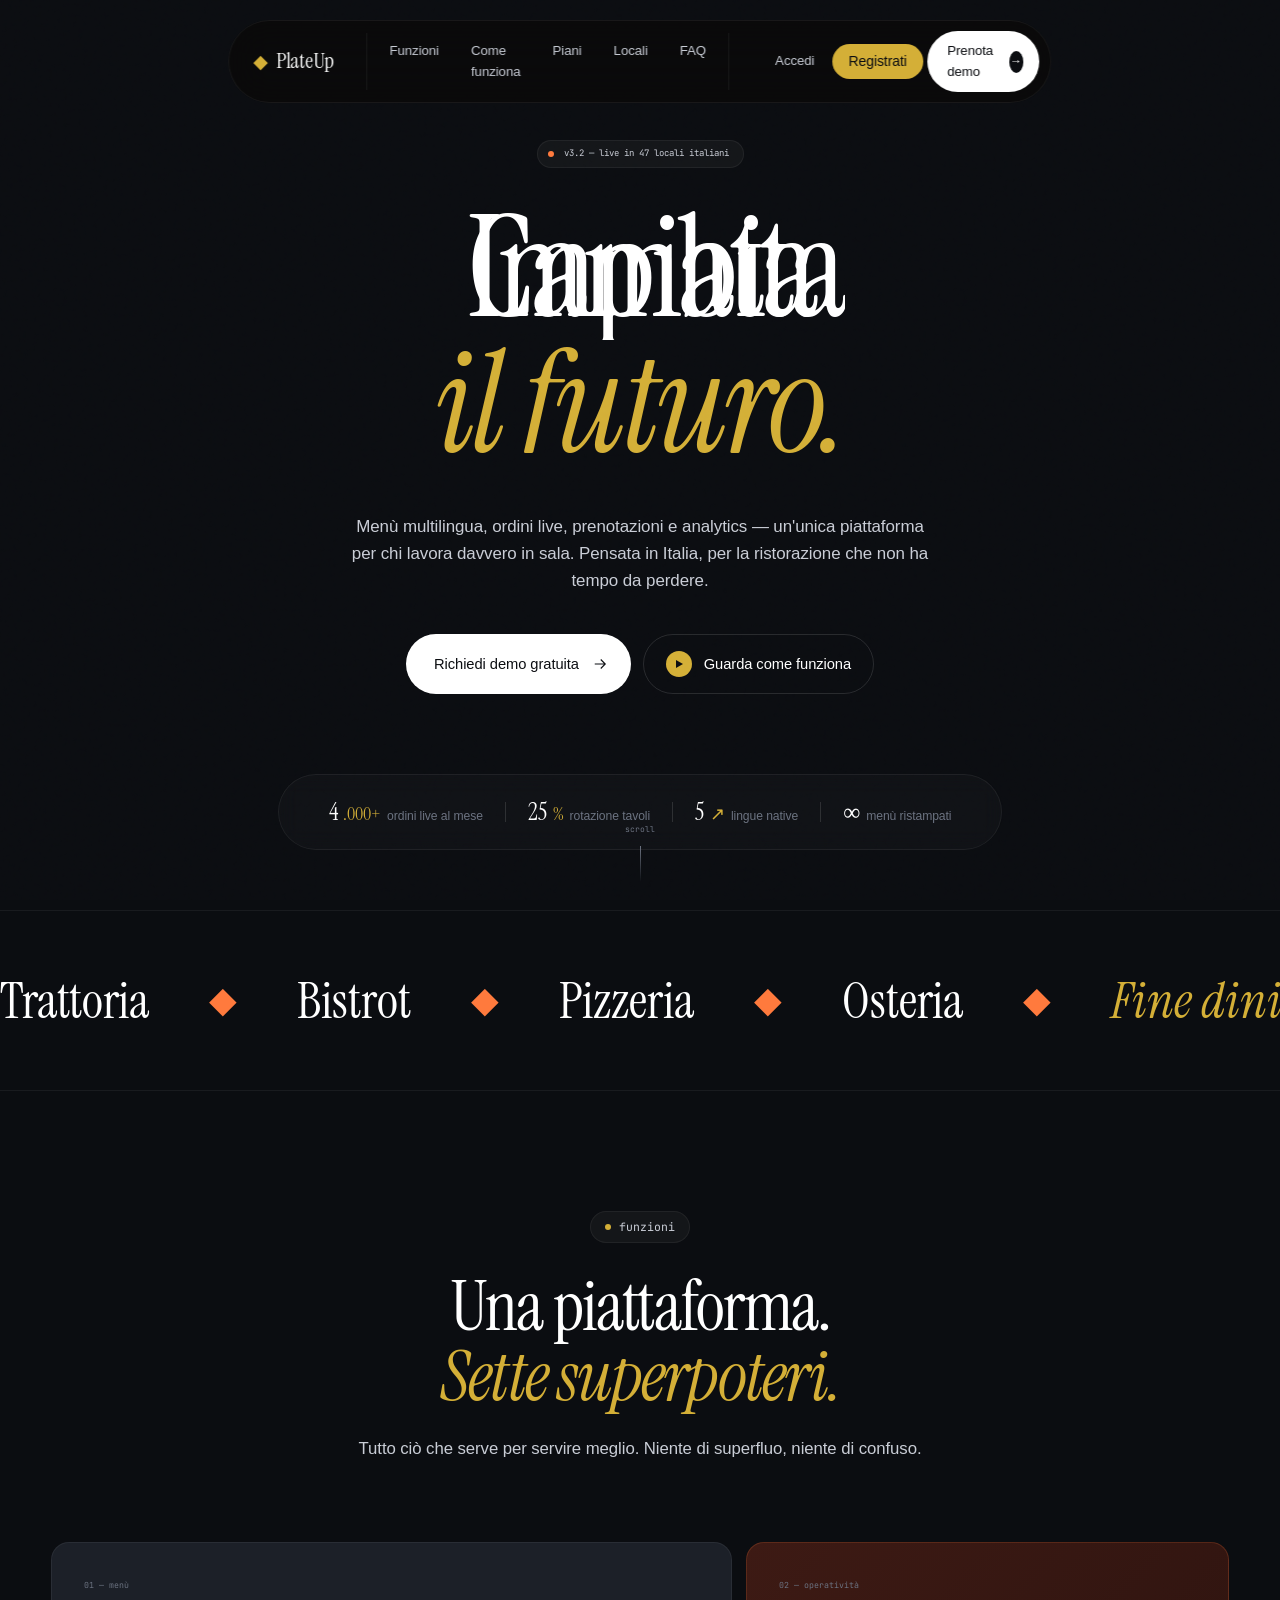
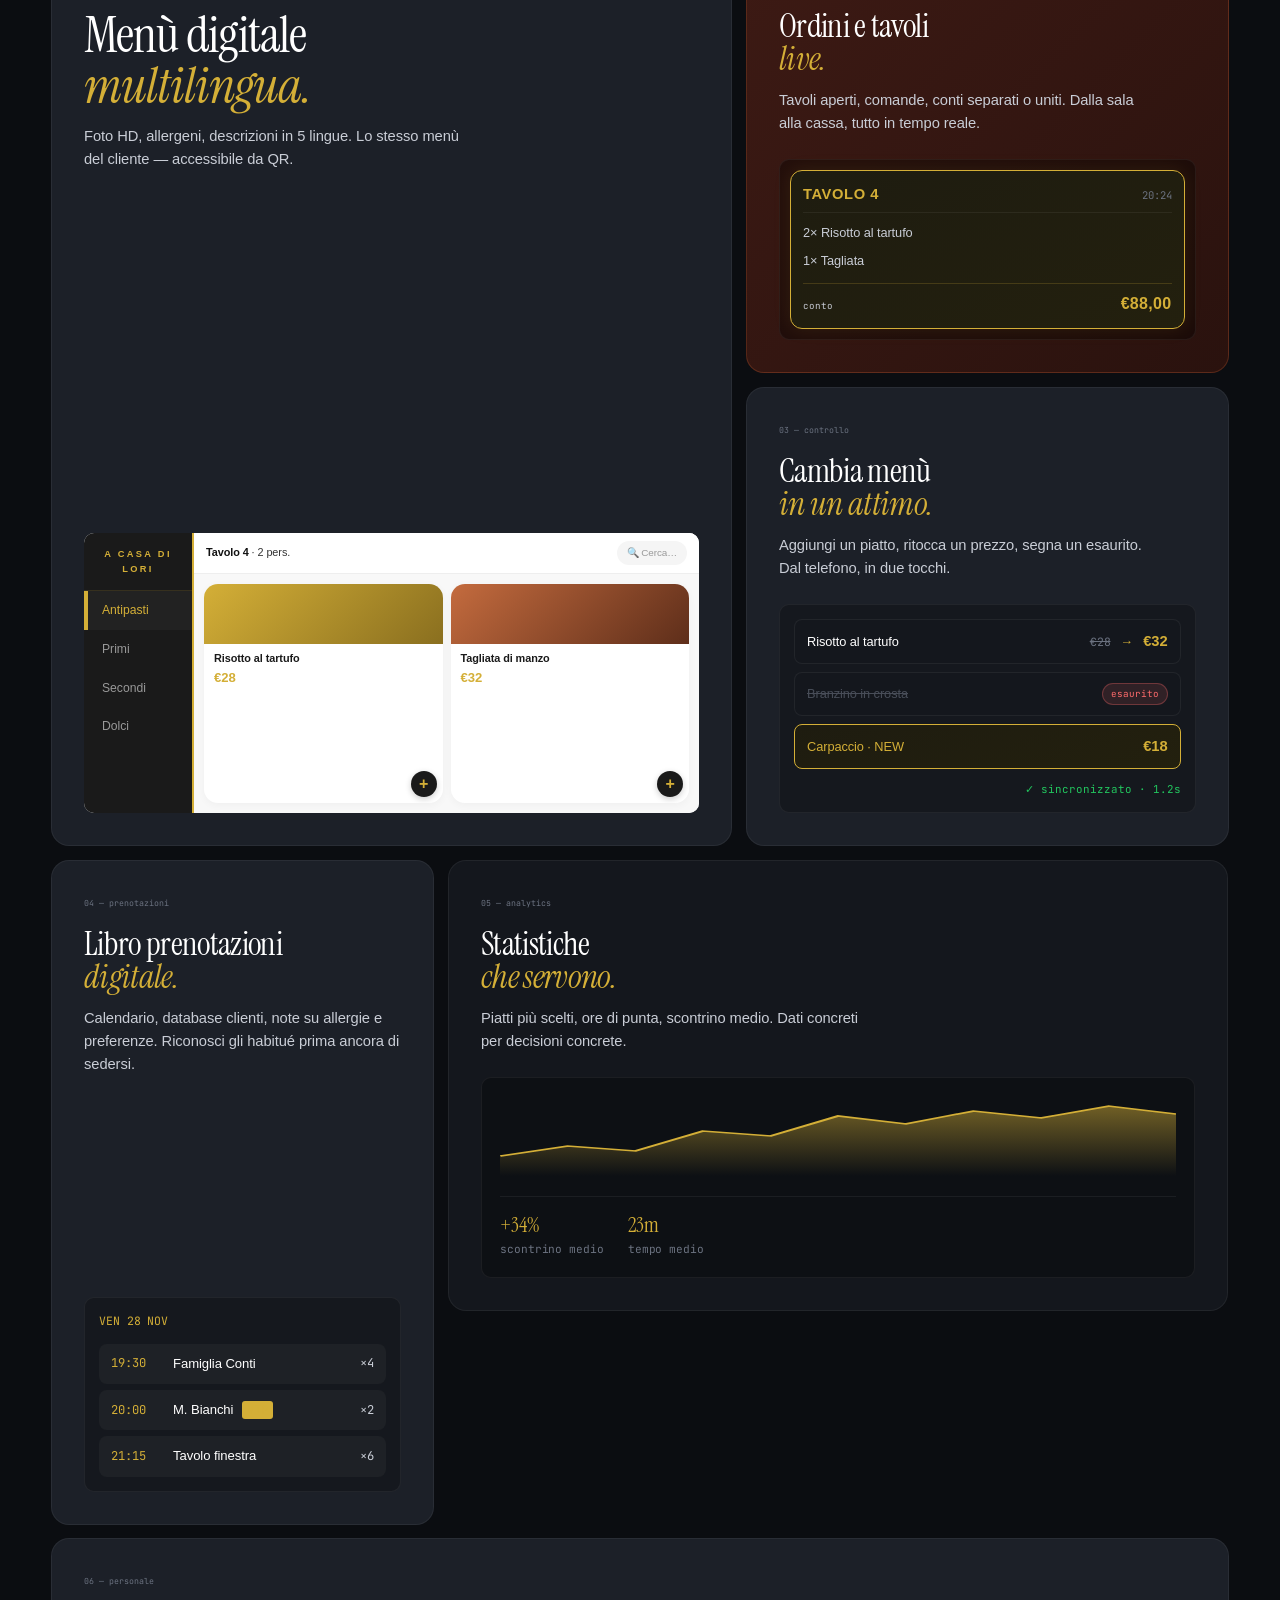
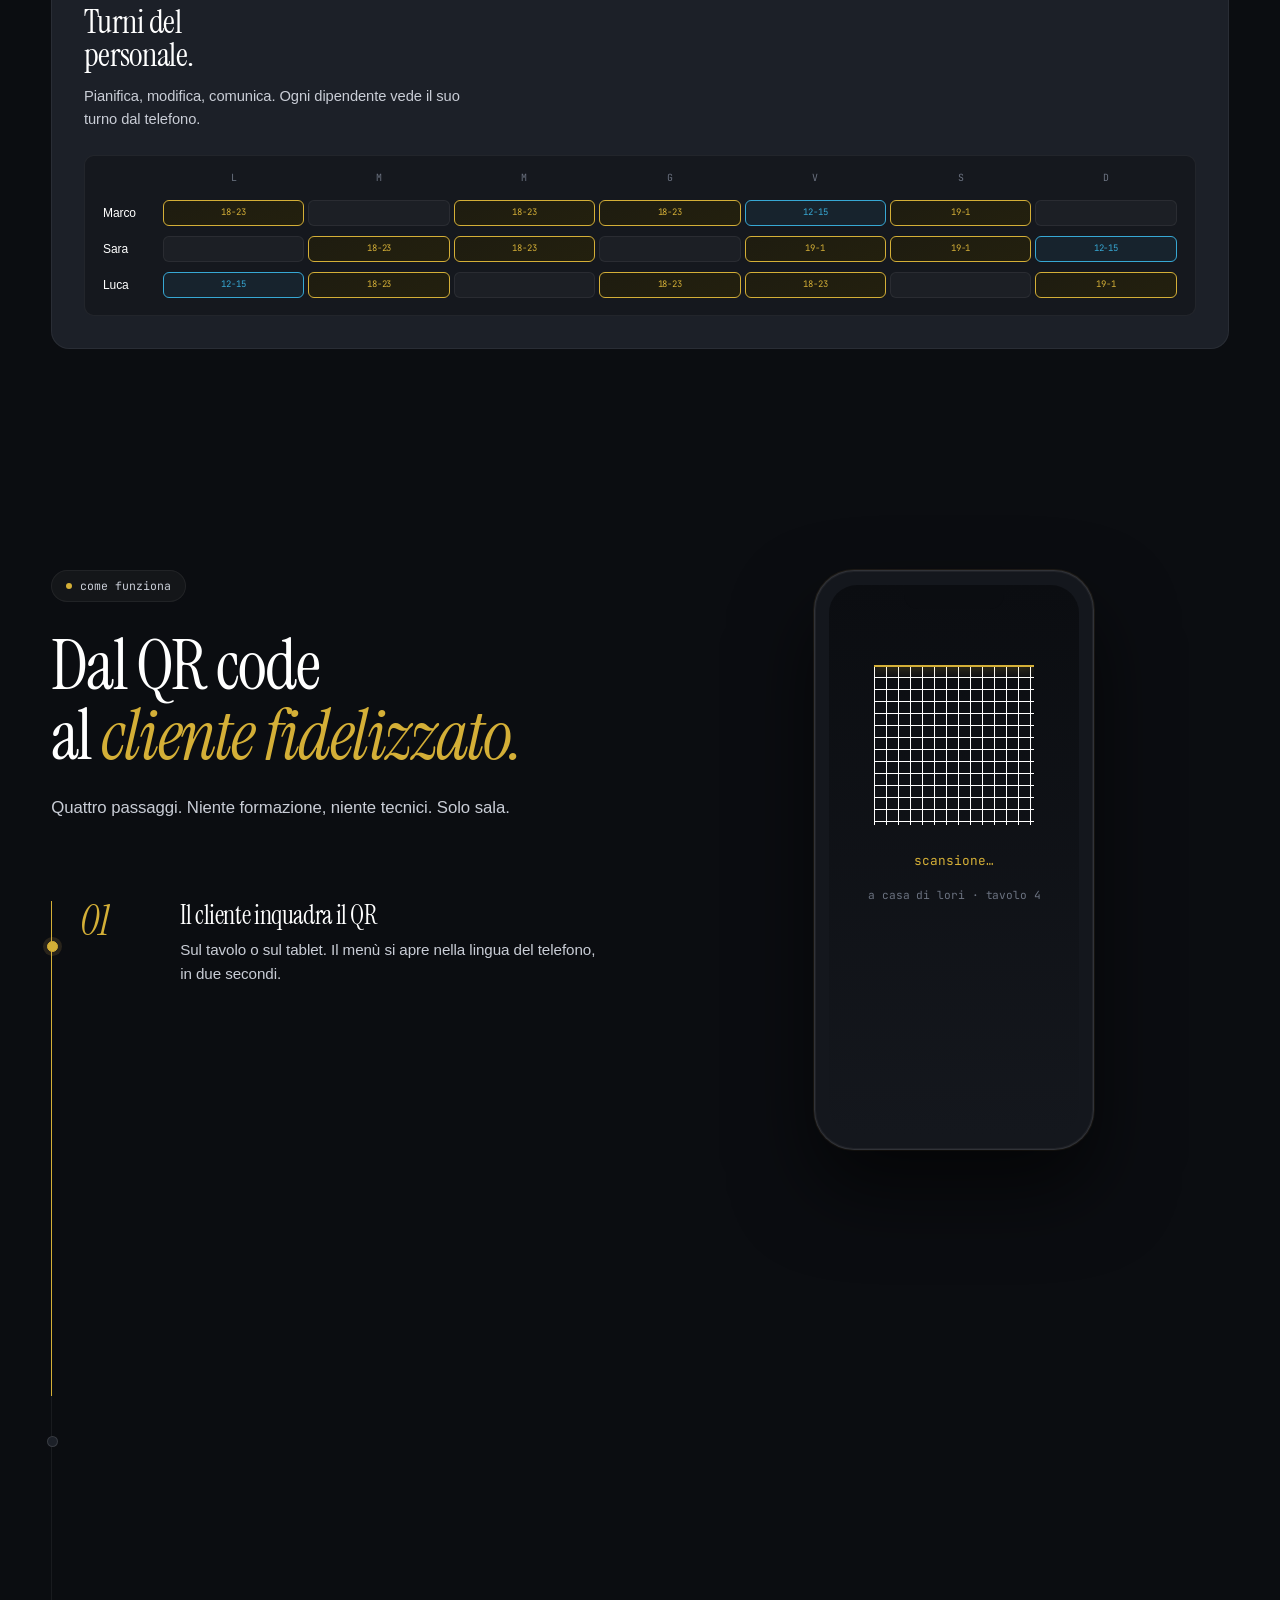
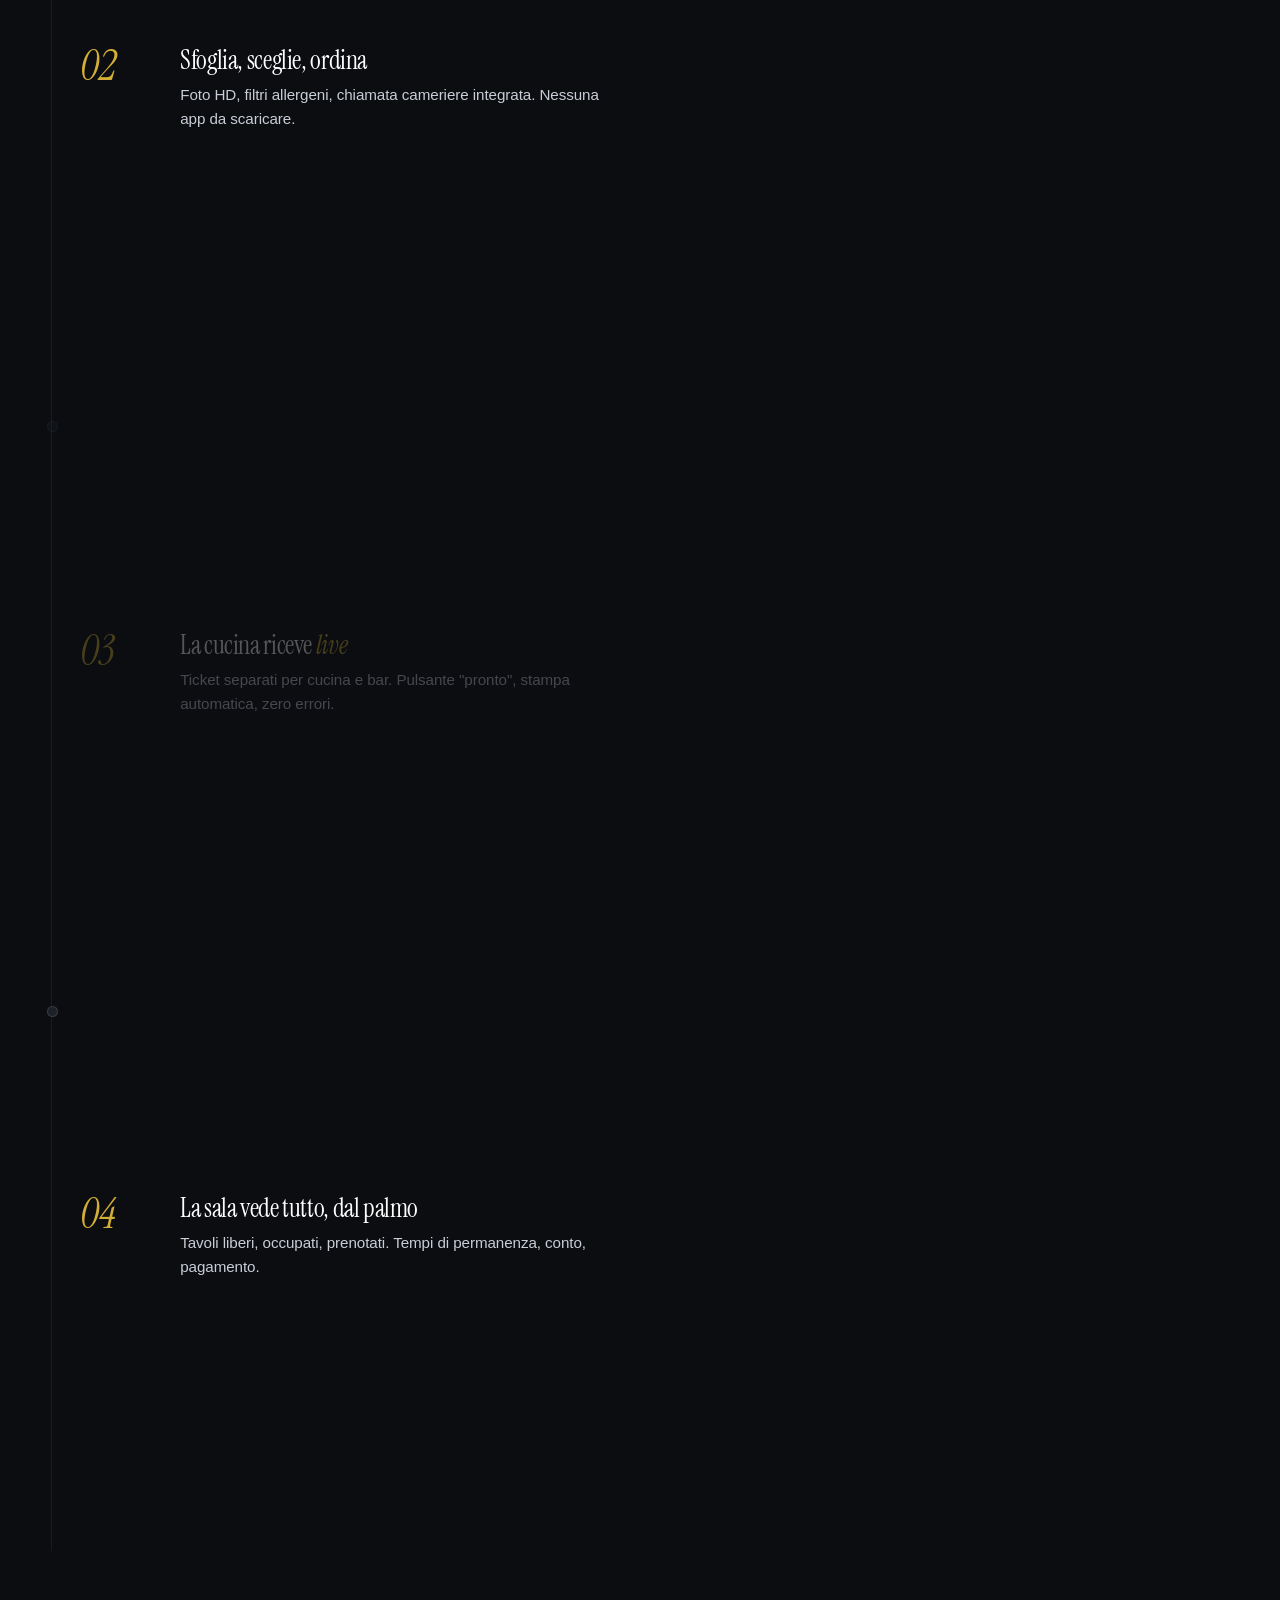
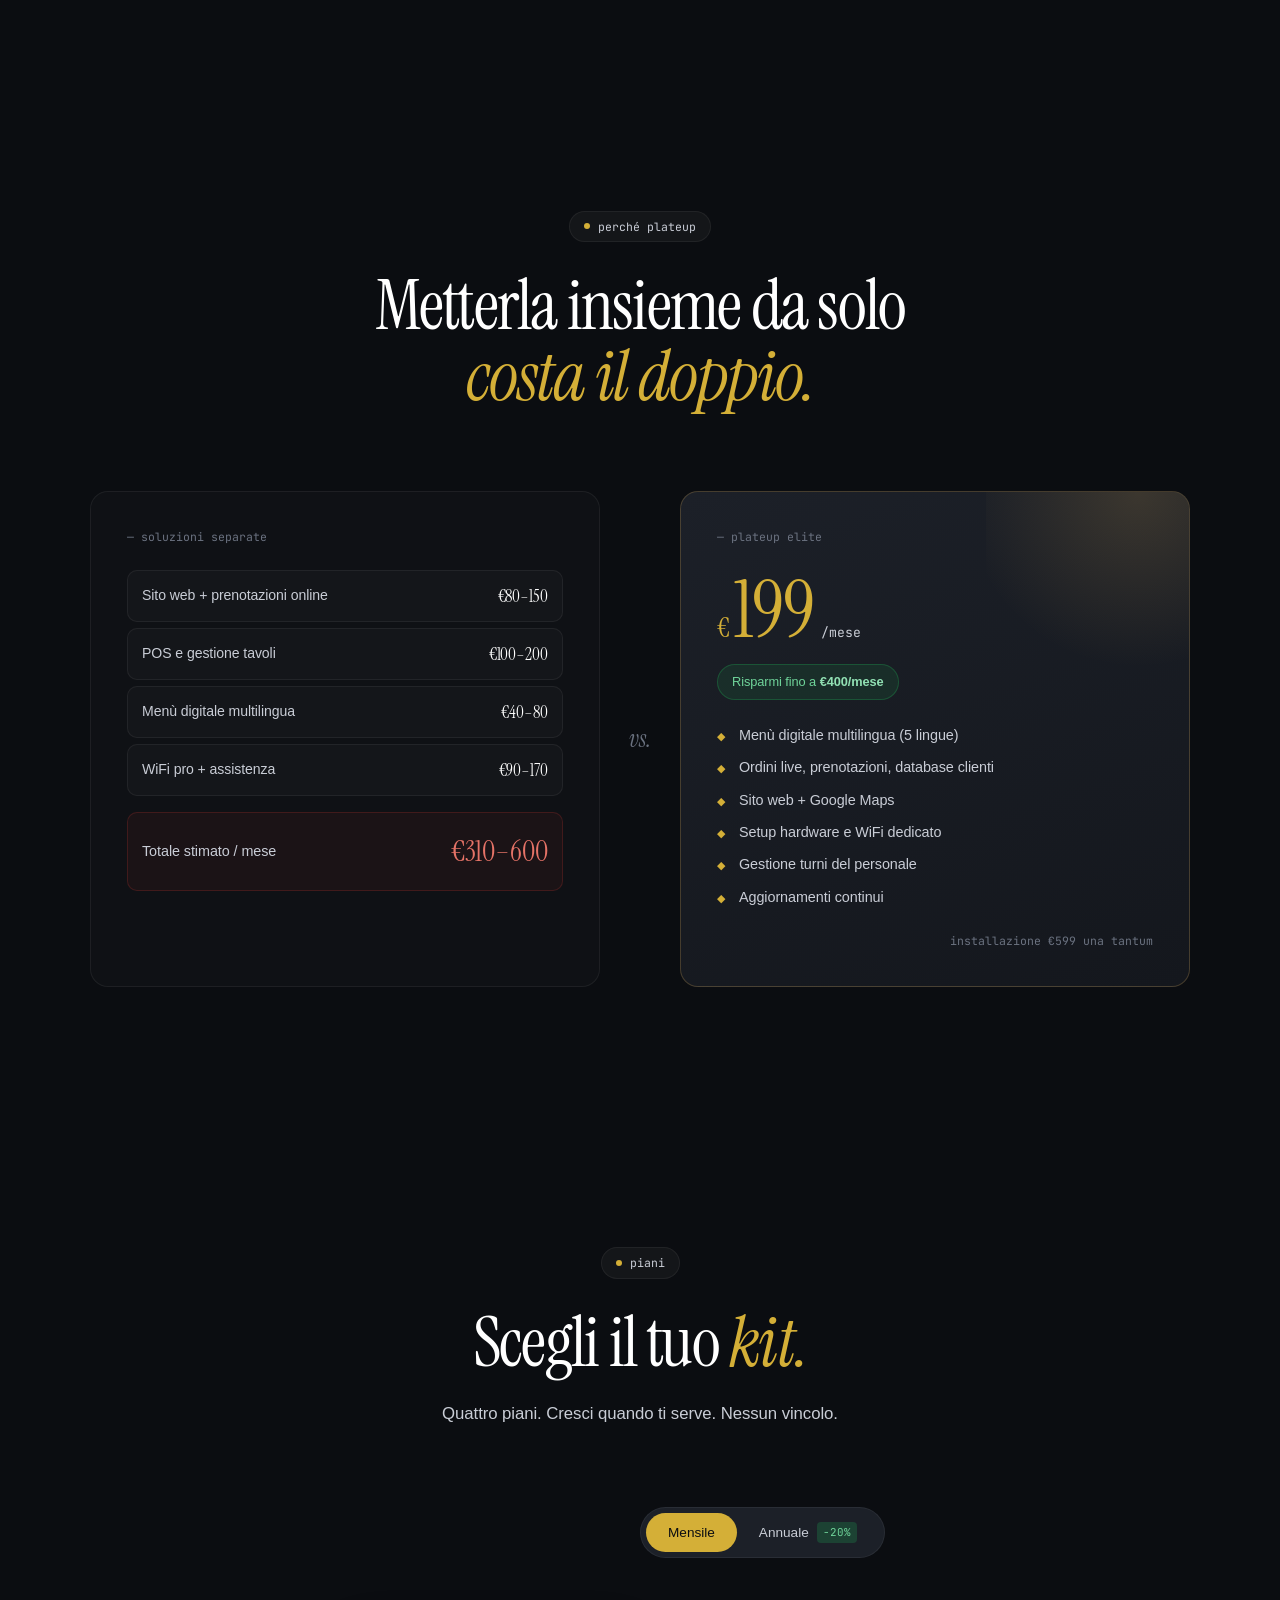
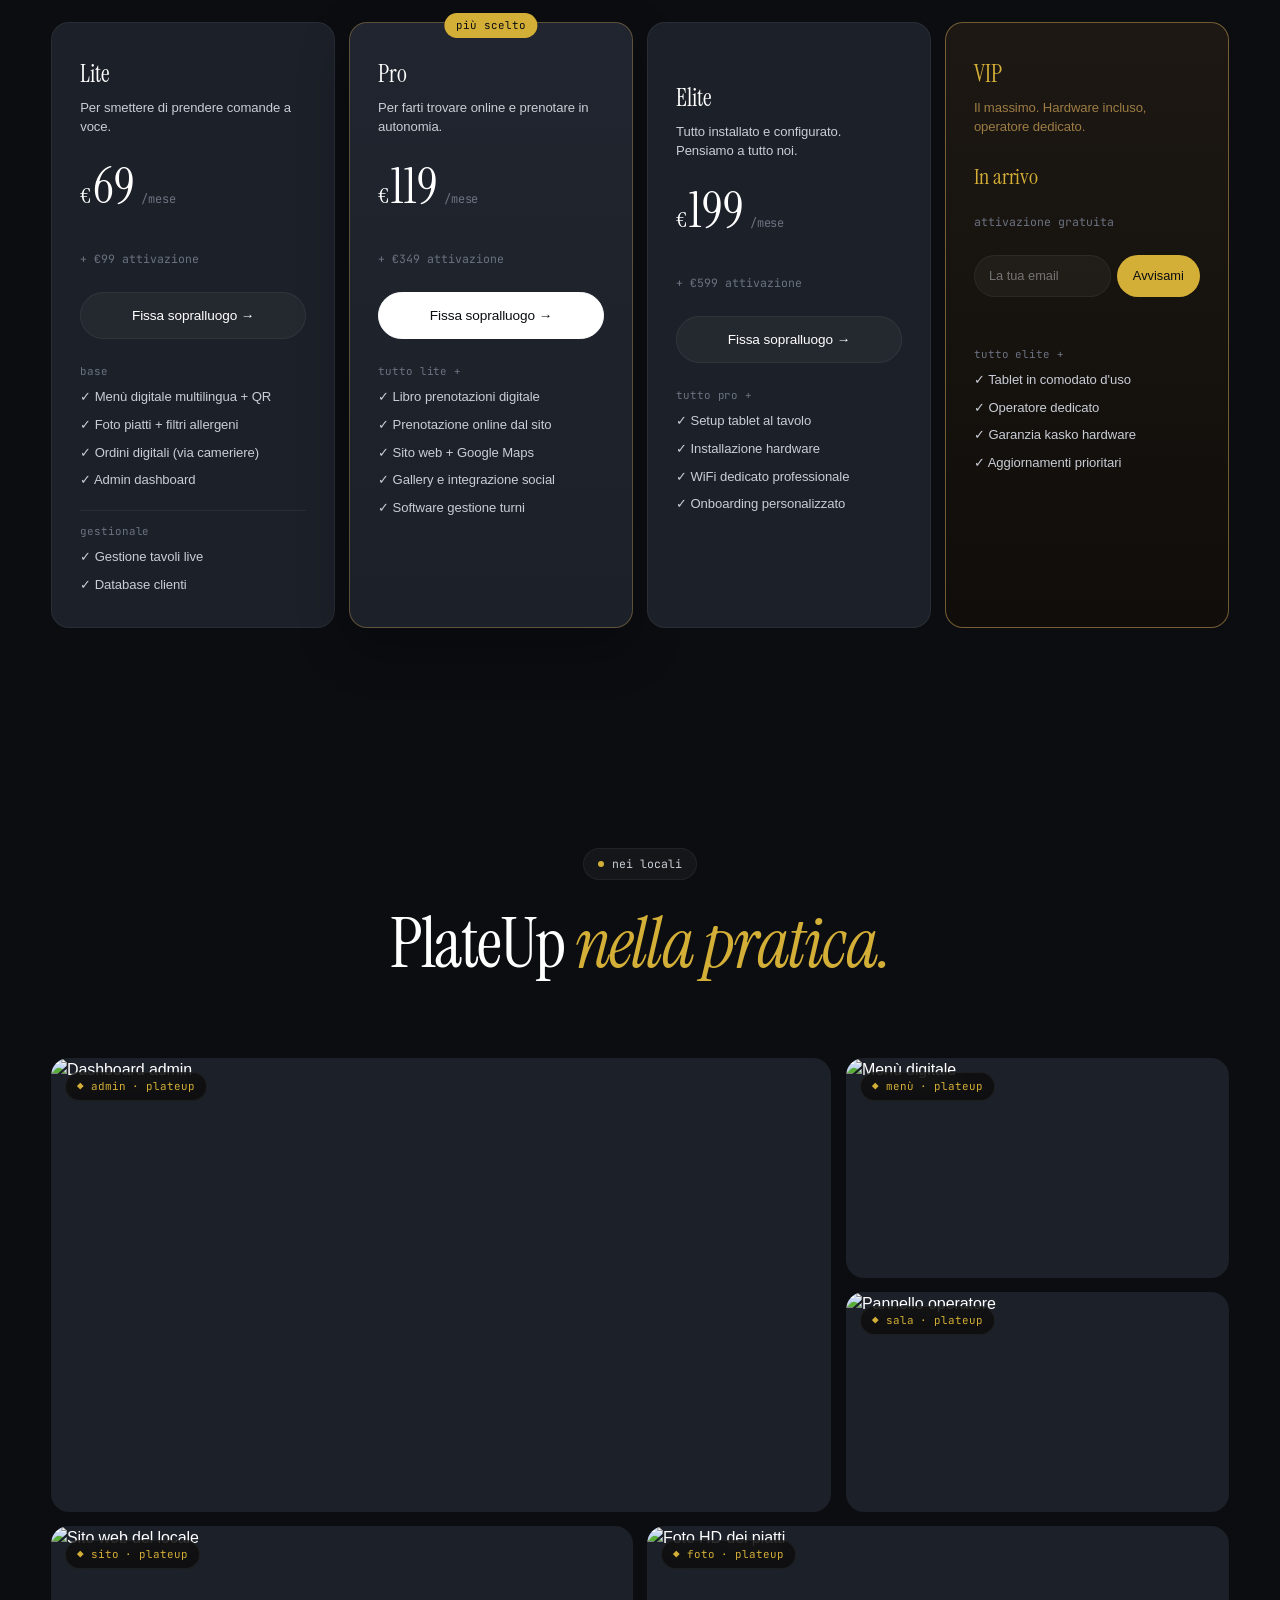
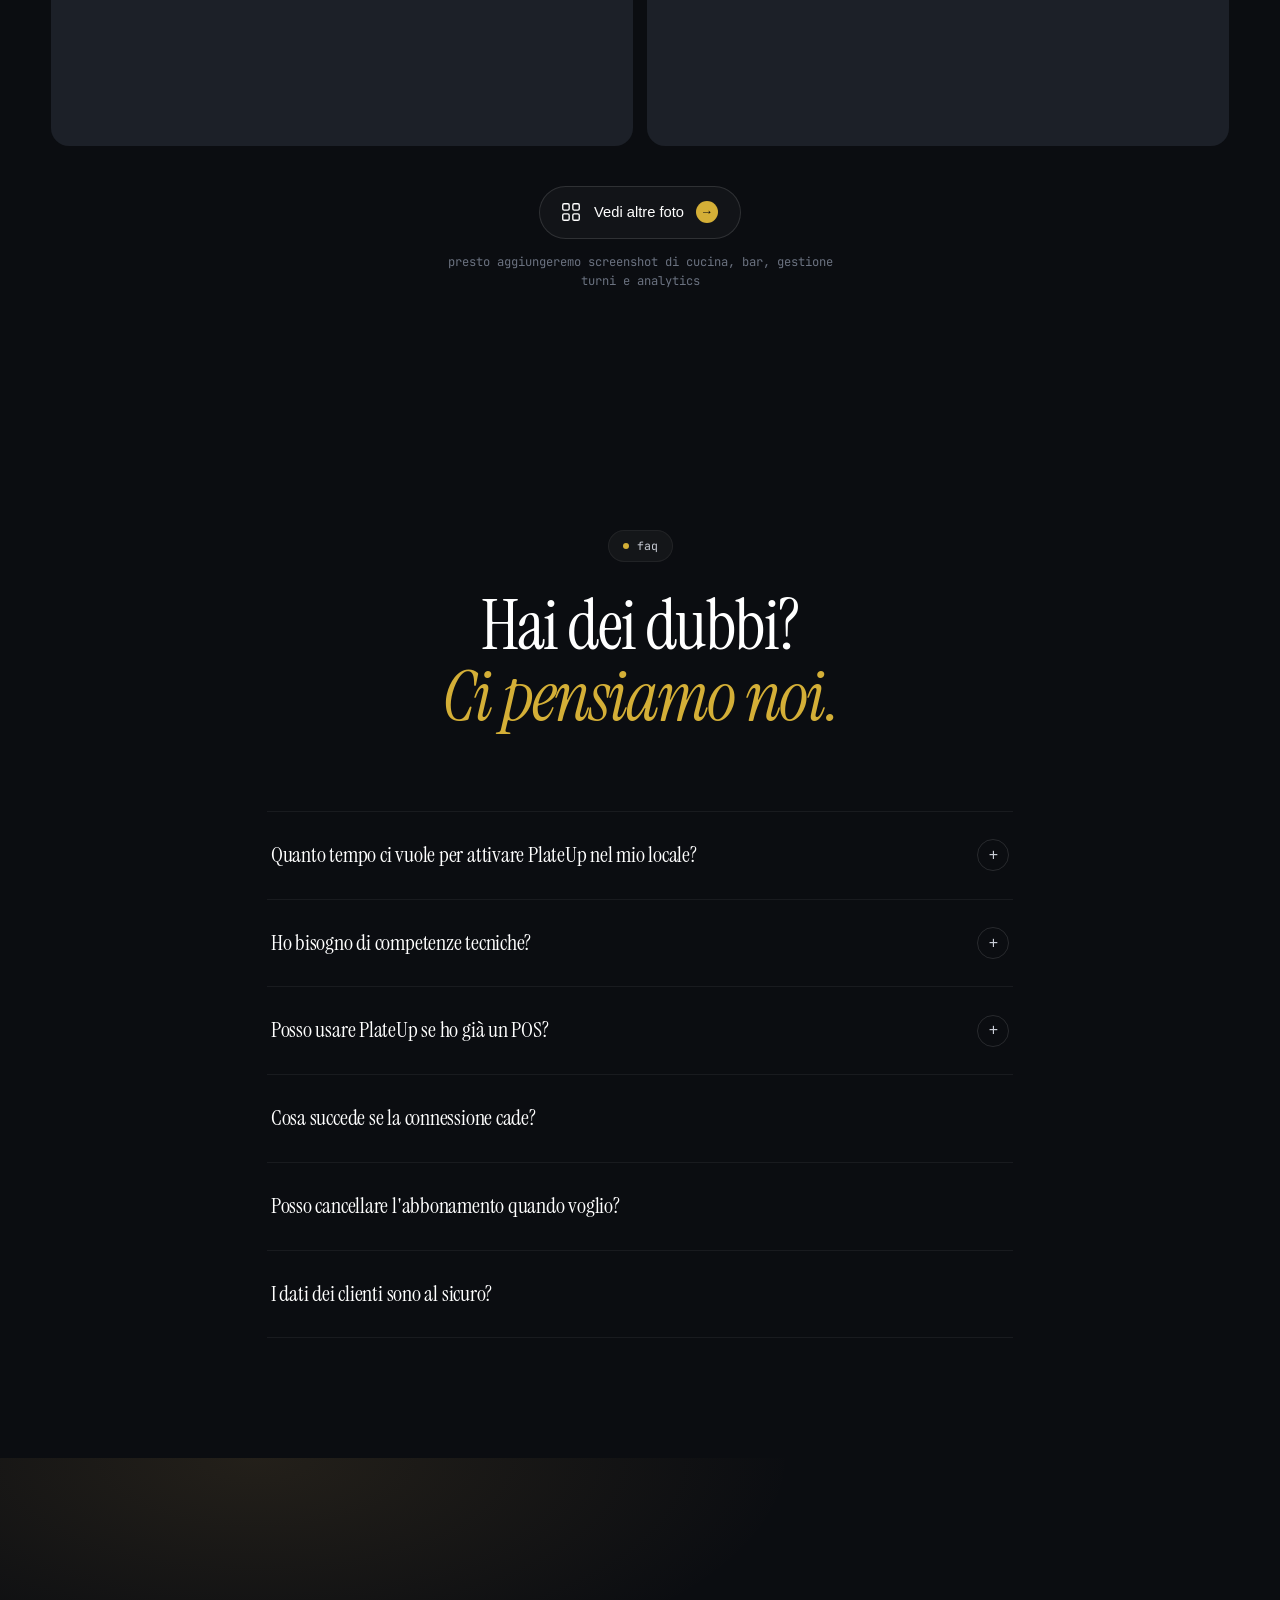
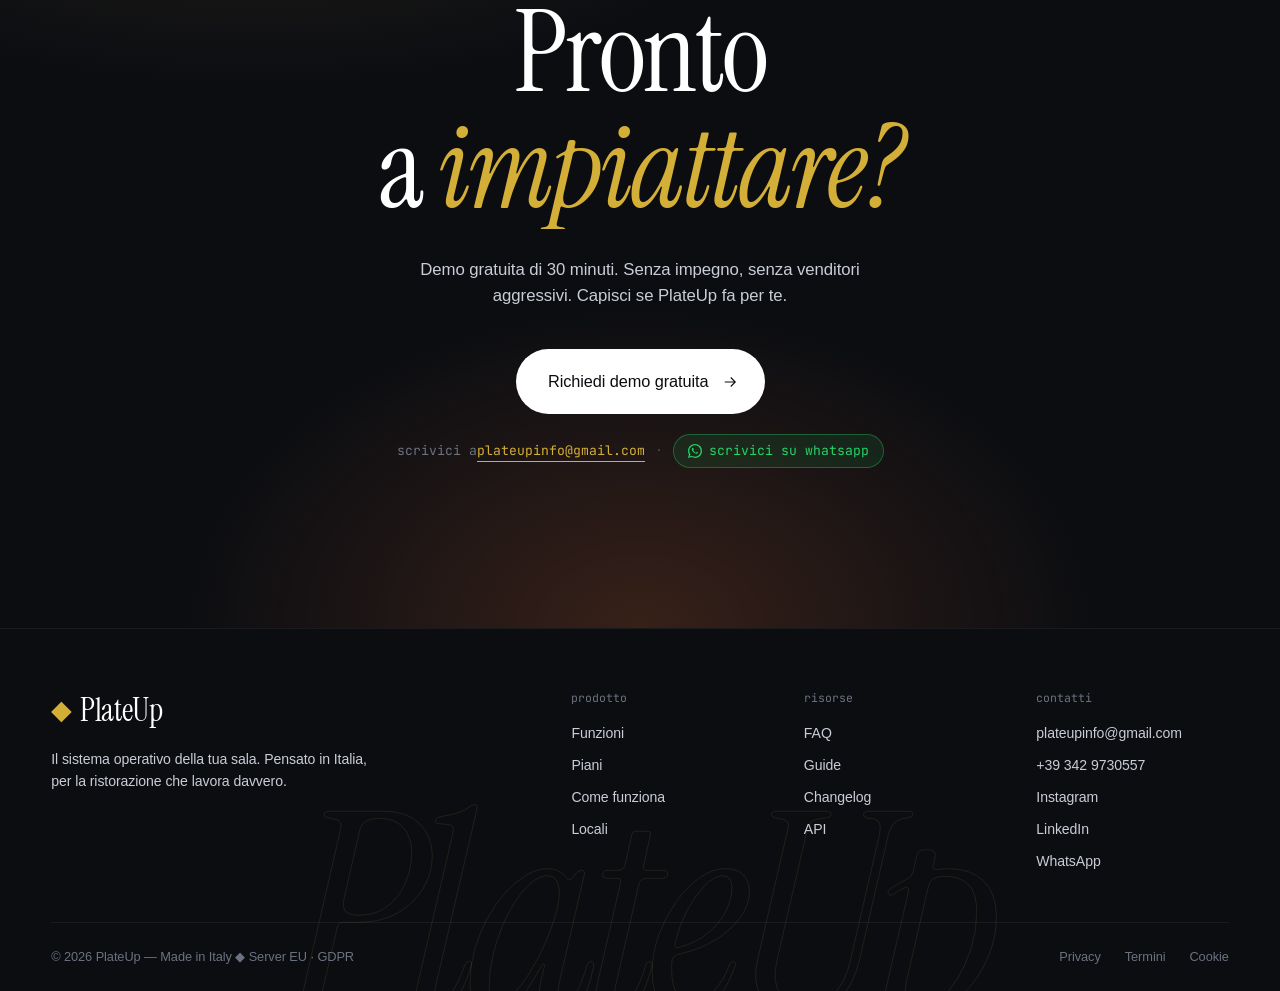
==== commit a7ea0f35: "Add files via upload" ====
--- a/site 3/index.html
+++ b/site 3/index.html
@@ -35,6 +35,7 @@
   </div>
   <div class="nav-right">
     <a href="#" class="nav-login" id="open-auth">Accedi</a>
+    <a href="#" class="nav-register" id="open-signup">Registrati</a>
     <a href="#contact" class="btn-magnetic" data-magnetic>
       <span>Prenota demo</span>
       <span class="btn-arrow">→</span>
@@ -196,6 +197,14 @@
           </div>
         </div>
       </div>
+      <div class="scroll-dots" id="bento-dots">
+  <span class="scroll-dot active"></span>
+  <span class="scroll-dot"></span>
+  <span class="scroll-dot"></span>
+  <span class="scroll-dot"></span>
+  <span class="scroll-dot"></span>
+  <span class="scroll-dot"></span>
+</div>
     </article>
 
     <!-- 2. Ordini e gestione tavoli live -->
@@ -316,6 +325,7 @@
     </article>
 
   </div>
+   <div class="bento-dots scroll-dots"></div>
 </section>
 
 <!-- ── STICKY HOW IT WORKS ── -->
@@ -624,6 +634,12 @@
     </article>
 
   </div>
+  <div class="scroll-dots" id="plans-dots">
+  <span class="scroll-dot active"></span>
+  <span class="scroll-dot"></span>
+  <span class="scroll-dot"></span>
+  <span class="scroll-dot"></span>
+</div>
 </section>
 
 <!-- ── GALLERY ── -->
@@ -742,7 +758,7 @@
       <svg viewBox="0 0 24 24" fill="none" stroke="currentColor" stroke-width="1.5"><path d="M5 12h14M13 6l6 6-6 6"/></svg>
     </a>
     <div class="cta-aside mono">
-      scrivici a <a href="mailto:plateupinfo@gmail.com">plateupinfo@gmail.com</a>
+      scrivici a <a href="mailto: plateupinfo@gmail.com"> plateupinfo@gmail.com</a>
       <span class="cta-dot">·</span>
       <a href="https://wa.me/393429730557" target="_blank" rel="noopener" class="cta-wa">
         <svg viewBox="0 0 24 24" fill="currentColor" aria-hidden="true">
--- a/site 3/styles.css
+++ b/site 3/styles.css
@@ -54,7 +54,7 @@
 }
 
 * { margin: 0; padding: 0; box-sizing: border-box; }
-html { scroll-behavior: smooth; -webkit-font-smoothing: antialiased; overflow-x: hidden; }
+html { scroll-behavior: smooth; -webkit-font-smoothing: antialiased; }
 body {
   background: var(--bg);
   color: var(--cream);
@@ -182,6 +182,16 @@
   transition: color var(--d-fast) var(--t-fast);
 }
 .nav-login:hover { color: var(--gold); }
+.nav-register {
+  font-size: .875rem;
+  font-weight: 500;
+  color: var(--bg);
+  background: var(--gold);
+  padding: 7px 16px;
+  border-radius: 100px;
+  transition: background var(--d-fast) var(--t-fast);
+}
+.nav-register:hover { background: #e6c155; }
 
 .btn-magnetic {
   display: inline-flex;
@@ -584,6 +594,7 @@
   gap: 14px;
   max-width: 1400px;
   margin: 0 auto;
+  scroll-snap-type: x mandatory;
 }
 
 .bento-card {
@@ -597,6 +608,7 @@
   flex-direction: column;
   transition: border-color var(--d-fast) var(--t-fast), transform var(--d-eos) var(--t-eos);
   will-change: transform;
+  scroll-snap-align: start;
 }
 .bento-card::before {
   content: '';
@@ -606,9 +618,10 @@
   opacity: 0;
   transition: opacity var(--d-fast) var(--t-fast);
   pointer-events: none;
-}
-.bento-card:hover { border-color: var(--line-2); }
-.bento-card:hover::before { opacity: 1; }
+  scroll-snap-align: start;
+}
+.bento-card:hover { border-color: var(--line-2); scroll-snap-align: start;}
+.bento-card:hover::before { opacity: 1; scroll-snap-align: start;}
 
 .bento-1 { grid-column: span 7; grid-row: span 2; }
 .bento-2 { grid-column: span 5; }
@@ -1020,11 +1033,12 @@
     gap: 12px;
     padding-bottom: 20px;
     margin: 0 -4%;
-    padding-left: 4%;
-    padding-right: 4%;
+    scroll-padding-left: 4%;
+	padding: 0 4% 20px;
+    
   }
   .bento > * {
-    flex: 0 0 84vw;
+    flex: 0 0 88vw;
     scroll-snap-align: start;
     grid-column: unset !important;
     grid-row: unset !important;
@@ -1070,11 +1084,11 @@
   transition: border-color var(--d-med) var(--t-med), opacity var(--d-med) var(--t-med);
   opacity: .3;
   position: relative;
-  min-height: 70vh;
+  min-height: 65vh;
   align-content: center;
 }
-.how-step:first-child { padding-top: 0; min-height: 60vh; align-content: start; }
-.how-step:last-child { min-height: 70vh; padding-bottom: 10vh; }
+.how-step:first-child { padding-top: 0; min-height: 55vh; align-content: start; }
+.how-step:last-child { min-height: 65vh; padding-bottom: 8vh; }
 .how-step::before {
   content: '';
   position: absolute;
@@ -1112,14 +1126,16 @@
 }
 .step-body p { font-size: .95rem; color: var(--cream-2); line-height: 1.55; }
 
-.how-right { height: 100%; }
+.how-right {
+  position: sticky;
+  top: calc(50vh - 290px);
+  align-self: start;
+  display: flex;
+  align-items: center;
+  justify-content: center;
+}
 .how-sticky {
-  position: sticky;
-  top: 15vh;
-  display: flex;
-  align-items: center;
-  justify-content: center;
-  min-height: 70vh;
+  display: contents;
 }
 
 /* Phone */
@@ -1470,10 +1486,10 @@
 .tav-card.prenot .tav-s { color: var(--blue); }
 
 @media (max-width: 900px) {
-  .how-inner { grid-template-columns: 1fr; gap: 40px; }
-  .how-right { display: flex; justify-content: center; }
-  .how-sticky { position: relative; top: auto; }
-}
+.how-inner { grid-template-columns: 1fr; gap: 40px; }
+  .how-right { position: relative; top: auto; justify-content: center; }
+  .how-sticky { display: contents; }
+  }
 
 /* ============================================
    COMPARE / WHY
@@ -1926,8 +1942,8 @@
     gap: 12px;
     padding-bottom: 20px;
     margin: 0 -4%;
-    padding-left: 4%;
-    padding-right: 4%;
+    scroll-padding-left: 4%;
+  padding-right: calc(4% + 16vw);
   }
   .plan {
     flex: 0 0 84vw;
@@ -2223,7 +2239,6 @@
   padding: 0 4% 0;
   border-top: 1px solid var(--line);
   position: relative;
-  overflow: hidden;
   z-index: 1;
   overflow: hidden;
 }
@@ -2293,10 +2308,15 @@
   z-index: 0;
 }
 
-@media (max-width: 800px) {
-  .footer-top { grid-template-columns: 1fr; gap: 40px; }
-  .footer-cols { grid-template-columns: repeat(2, 1fr); gap: 28px; }
-  .footer-bot { flex-direction: column; gap: 12px; }
+@media (max-width: 640px) {
+  .footer-top { grid-template-columns: 1fr; gap: 32px; }
+  .footer-brand { max-width: 100%; }
+  .footer-cols { grid-template-columns: repeat(2, 1fr); gap: 24px; }
+  .footer-bot { flex-direction: column; gap: 12px; text-align: center; }
+  .fb-links { justify-content: center; }
+}
+@media (max-width: 480px) {
+  .footer-cols { grid-template-columns: repeat(2, 1fr); }
 }
 
 /* ============================================
@@ -2752,34 +2772,57 @@
   flex-direction: column;
   align-items: center;
   justify-content: center;
-  gap: 8px;
-  padding: 100px 32px 60px;
+  gap: 0;
+  padding: 80px 28px 50px;
+  overflow-y: auto;
 }
 .mobile-nav.open { display: flex; }
 .mobile-nav .nav-link {
   font-family: var(--serif);
-  font-size: 2rem;
+  font-size: 1.7rem;
   color: var(--cream-2);
-  padding: 10px 0;
+  padding: 14px 0;
   width: 100%;
   text-align: center;
   border-bottom: 1px solid var(--line);
   transition: color .2s;
-}
-.mobile-nav .nav-link:last-of-type { border-bottom: none; }
+  display: block;
+}
 .mobile-nav .nav-link:hover { color: var(--gold); }
-.mobile-nav .btn-primary {
+.mobile-nav-auth {
+  display: flex;
+  flex-direction: row;
+  gap: 10px;
   margin-top: 28px;
   width: 100%;
+}
+.mobile-nav-auth button {
+  flex: 1;
+  padding: 13px 16px;
+  border-radius: 100px;
+  font-size: .9rem;
+  font-weight: 500;
+  cursor: pointer;
+  transition: background var(--d-fast) var(--t-fast), color var(--d-fast) var(--t-fast);
+}
+.mobile-login {
+  background: transparent;
+  border: 1px solid var(--line-2);
+  color: var(--cream-2);
+}
+.mobile-login:hover { border-color: var(--gold); color: var(--gold); }
+.mobile-register {
+  background: var(--gold);
+  border: 1px solid var(--gold);
+  color: var(--bg);
+}
+.mobile-register:hover { background: #e6c155; }
+.mobile-nav .btn-primary {
+  margin-top: 14px;
+  width: 100%;
   justify-content: center;
-}
-.mobile-nav .mobile-login {
-  font-size: .9rem;
-  color: var(--muted);
-  margin-top: 12px;
-  cursor: pointer;
-}
-.mobile-nav .mobile-login span { color: var(--gold); }
+  padding: 15px 24px;
+}
 
 @media (max-width: 900px) {
   .hamburger { display: flex; }
@@ -2850,6 +2893,20 @@
   margin-top: 8px;
   letter-spacing: 0.05em;
 }
+ .hero-scroll-hint {
+    position: fixed;
+    bottom: 32px;
+    left: 50%;
+    transform: translateX(-50%);
+    z-index: 10;
+    opacity: 1 !important;
+    transition: opacity .4s;
+    display: flex;
+  }
+  .hero-scroll-hint.hidden {
+    opacity: 0 !important;;
+    pointer-events: none;
+  }
 }
 @media (min-width: 641px) {
   .features::after { display: none; }
@@ -2861,7 +2918,7 @@
 @media (max-width: 480px) {
   .hero-title { font-size: clamp(2.8rem, 14vw, 5rem); }
   .sec-title   { font-size: clamp(2rem, 9vw, 3rem); }
-  .footer-cols { grid-template-columns: 1fr; }
+  .footer-cols { grid-template-columns: repeat(2, 1fr); gap: 20px; }
   .gallery-grid { grid-template-columns: 1fr; grid-auto-rows: 200px; }
   .g-1, .g-2, .g-3, .g-4, .g-5 { grid-column: span 1; grid-row: auto; }
 }
@@ -2869,3 +2926,31 @@
   .how-right { display: none; }
   .how-inner { grid-template-columns: 1fr; }
 }
+
+/* Dots paginazione scroll orizzontale */
+.scroll-dots {
+  display: none;
+  justify-content: center;
+  align-items: center;
+  gap: 8px;
+  margin-top: 20px;
+  width: 100%;
+  padding: 0 4%;
+}
+@media (max-width: 640px) {
+  .scroll-dots { display: flex; }
+}
+.scroll-dot {
+  width: 7px;
+  height: 7px;
+  border-radius: 50%;
+  background: var(--line-2);
+  transition: background .25s var(--t-fast), width .3s var(--t-eos);
+  cursor: pointer;
+  flex-shrink: 0;
+}
+.scroll-dot.active {
+  background: var(--gold);
+  width: 22px;
+  border-radius: 4px;
+}
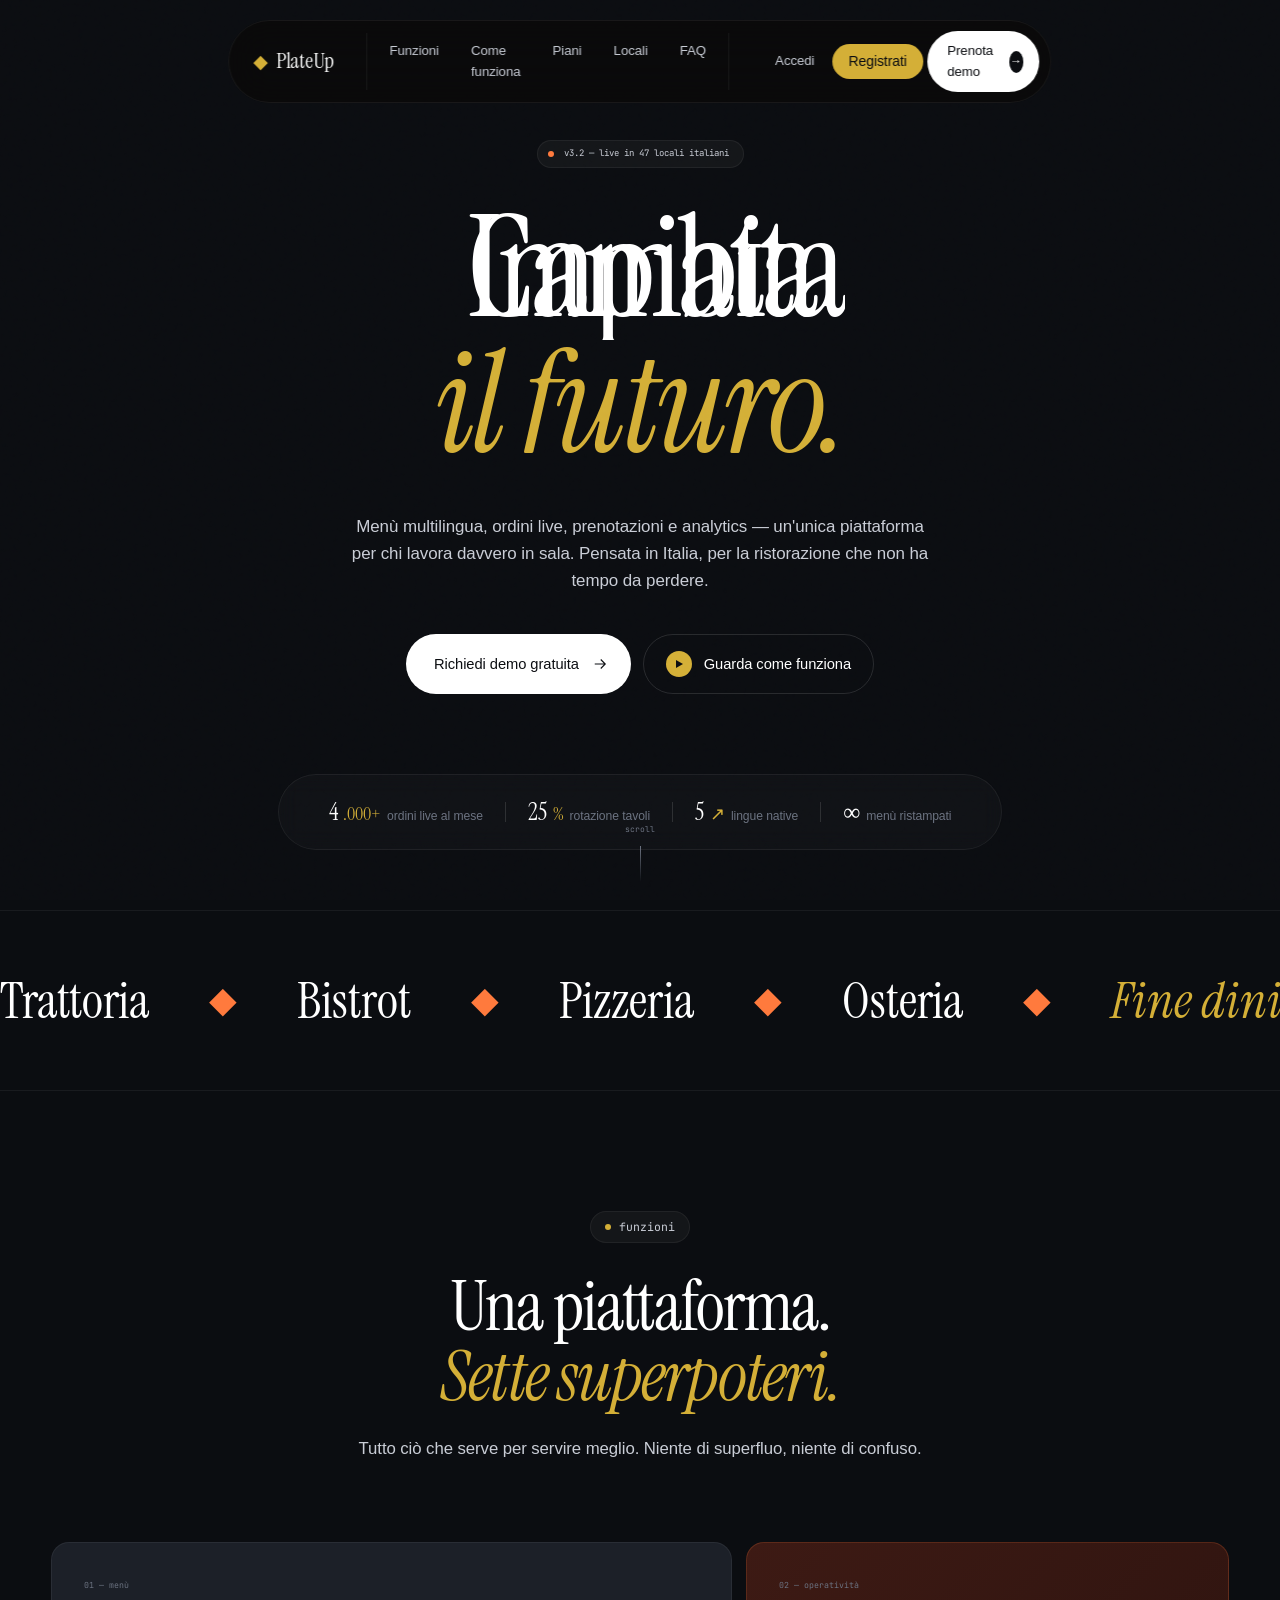
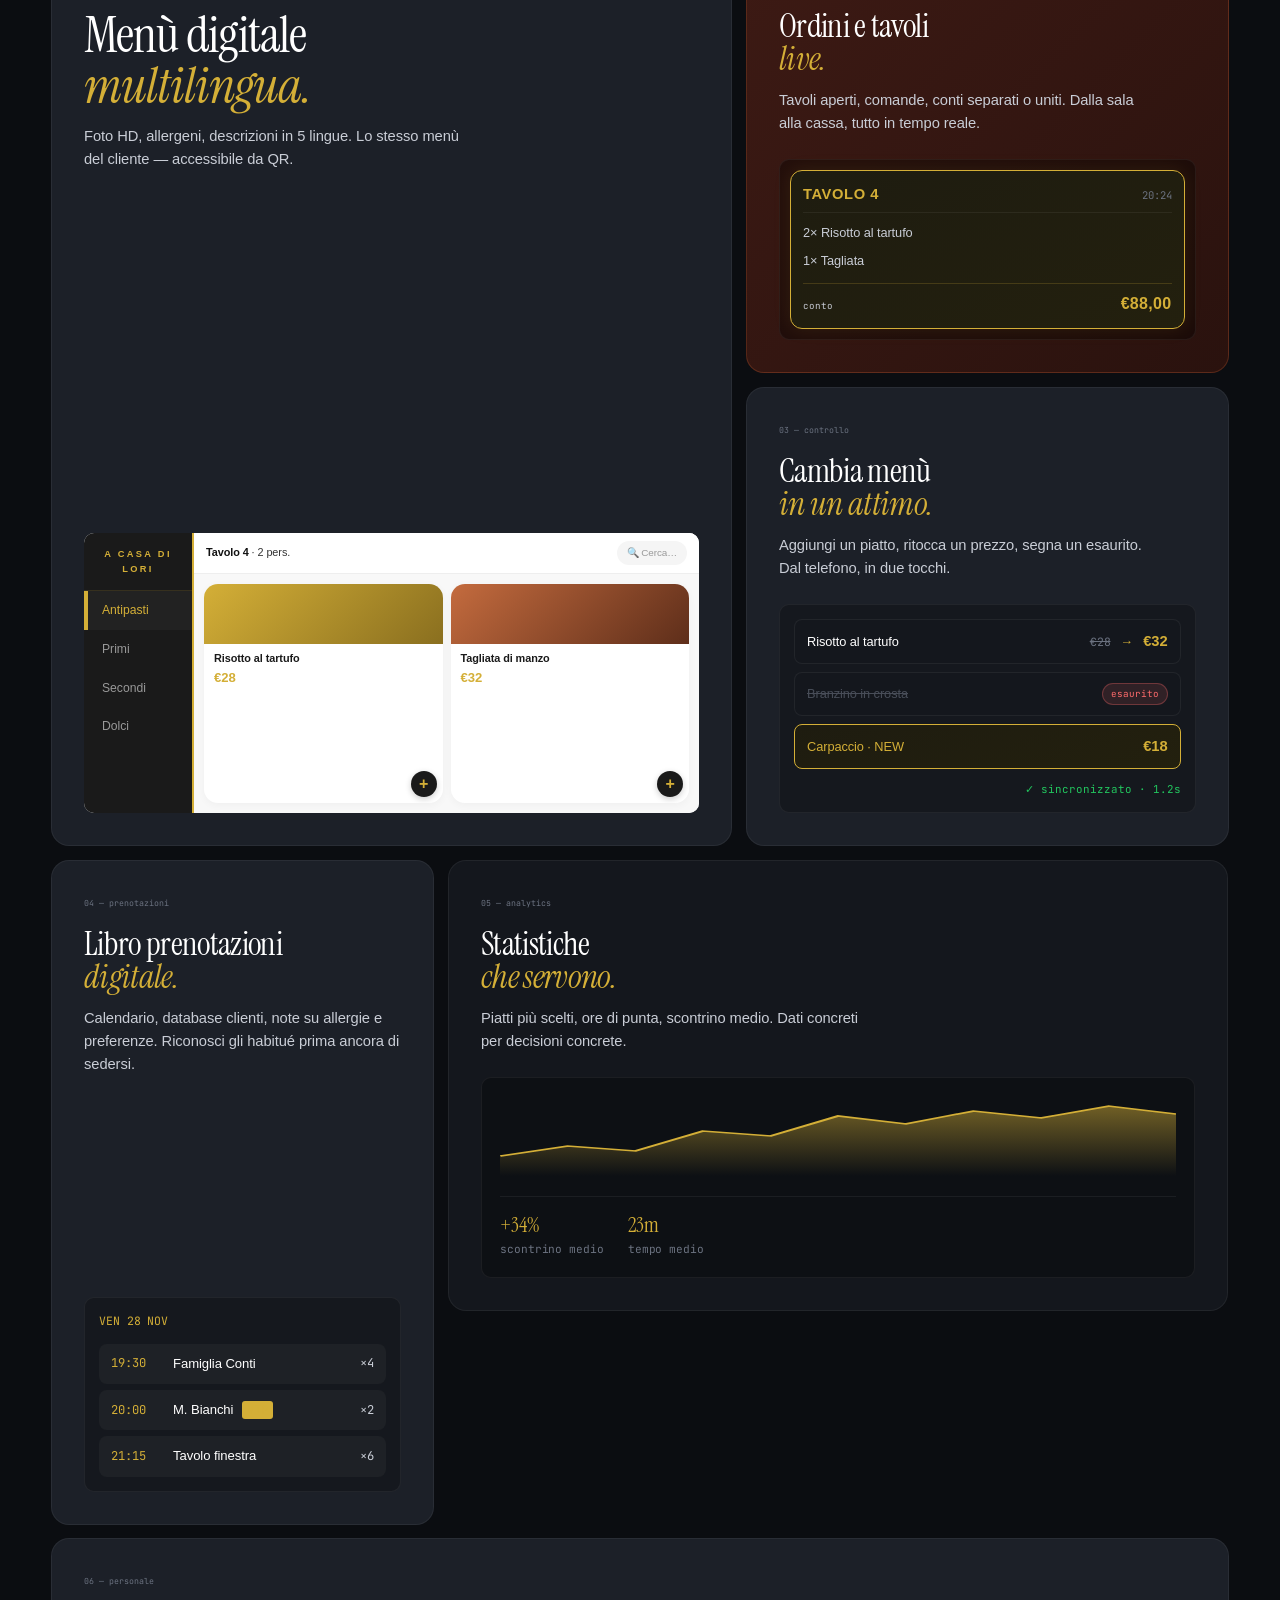
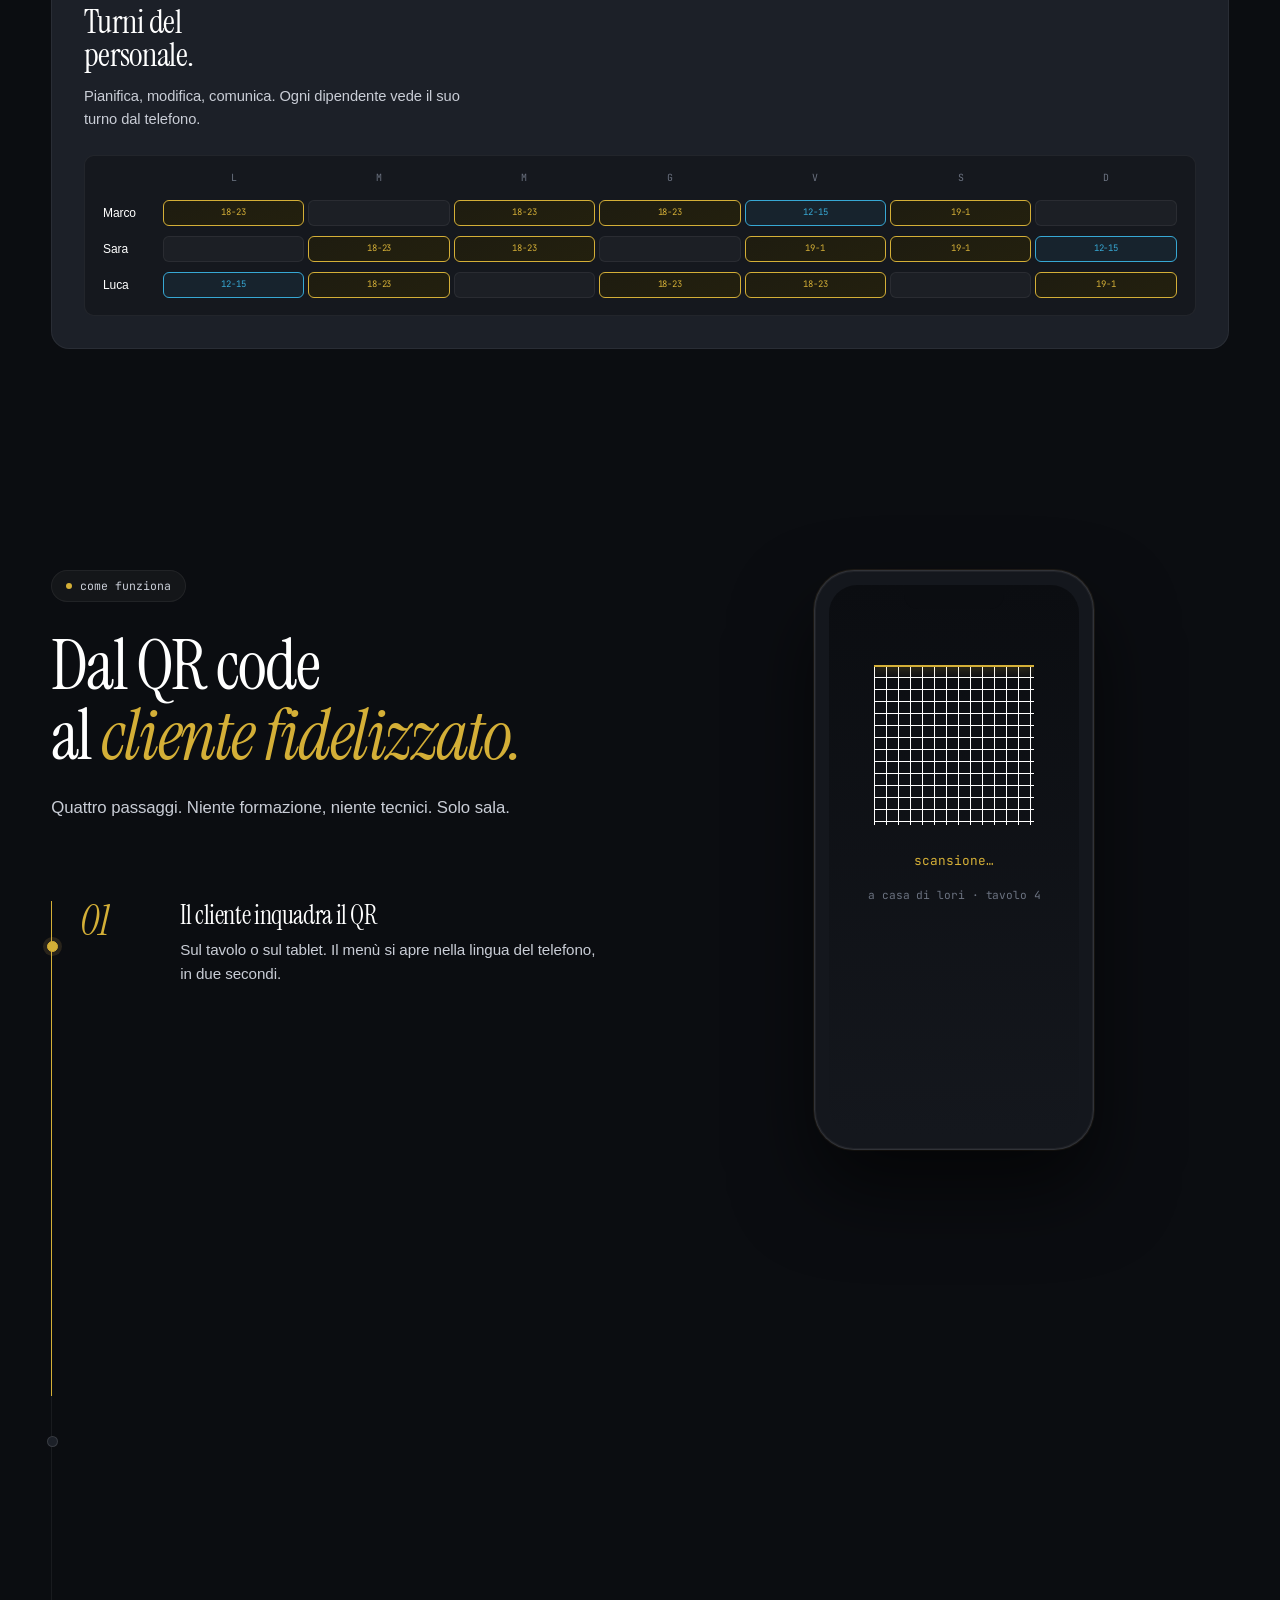
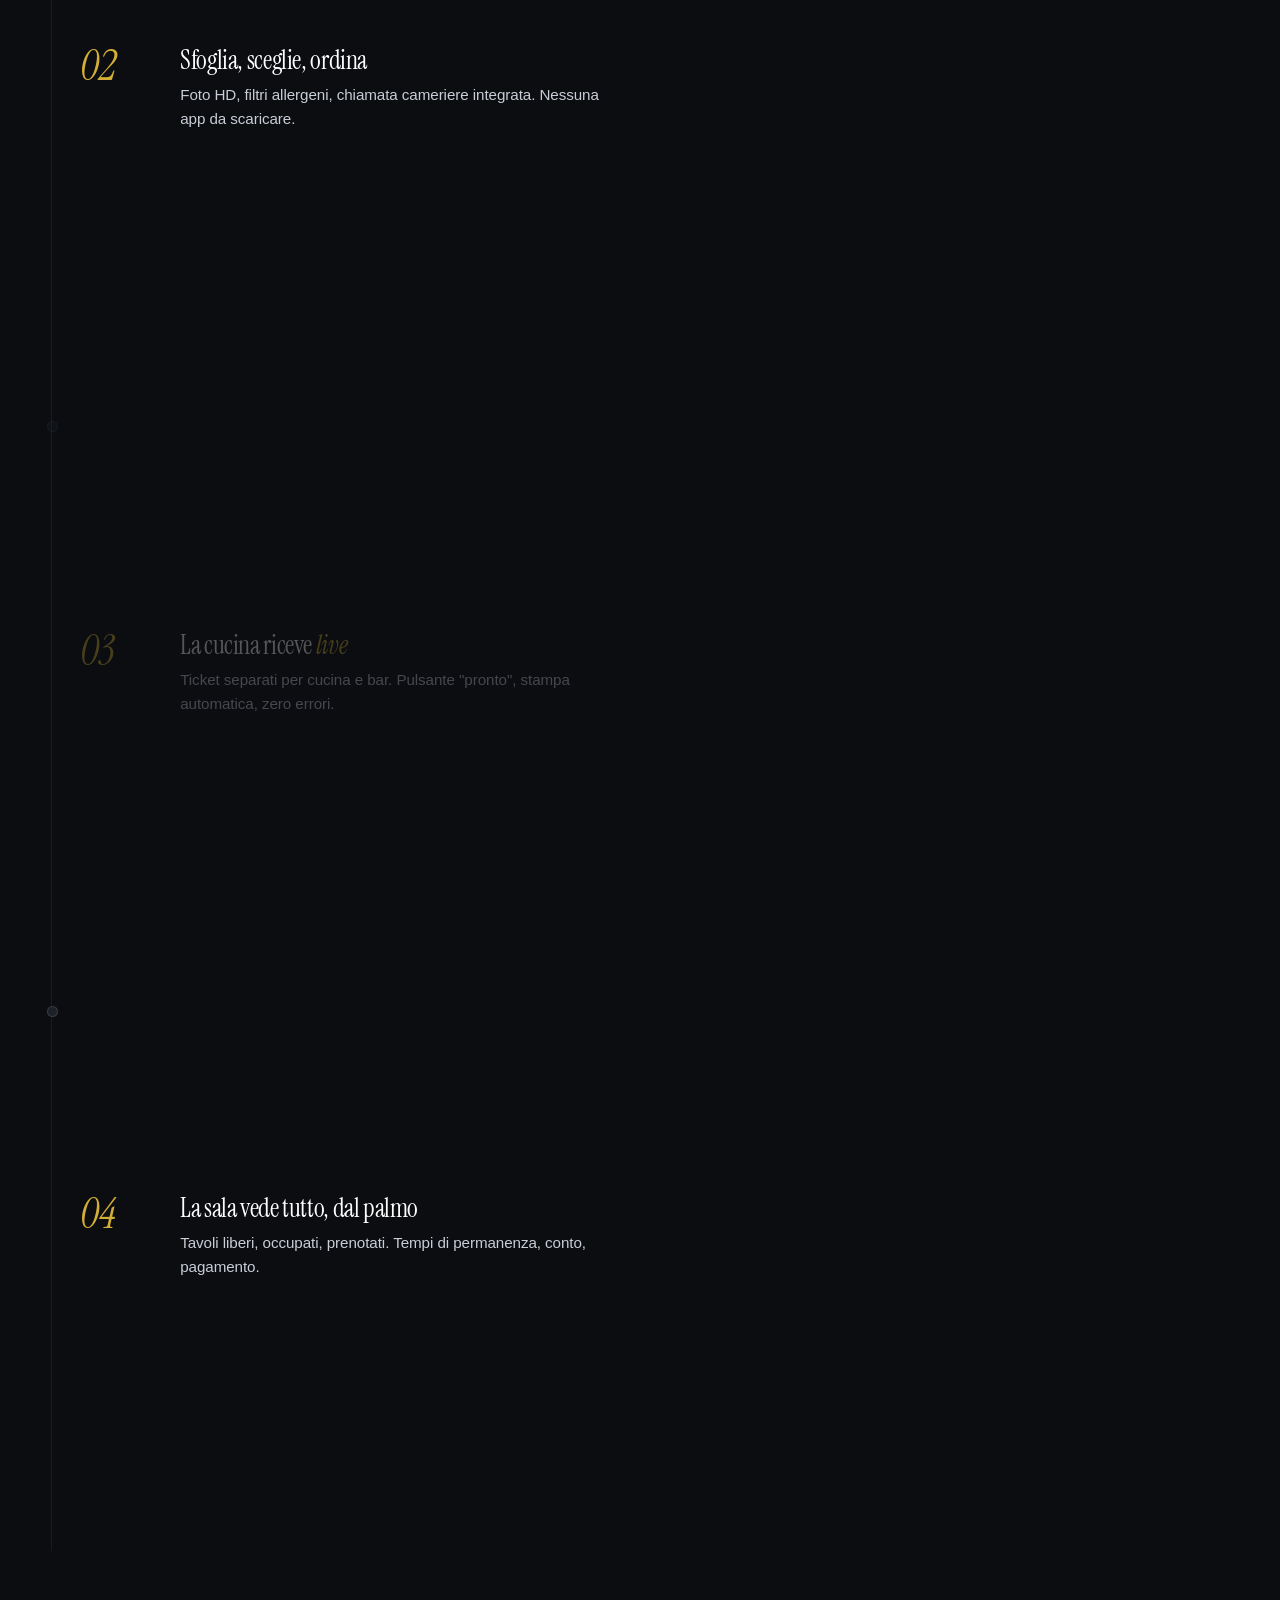
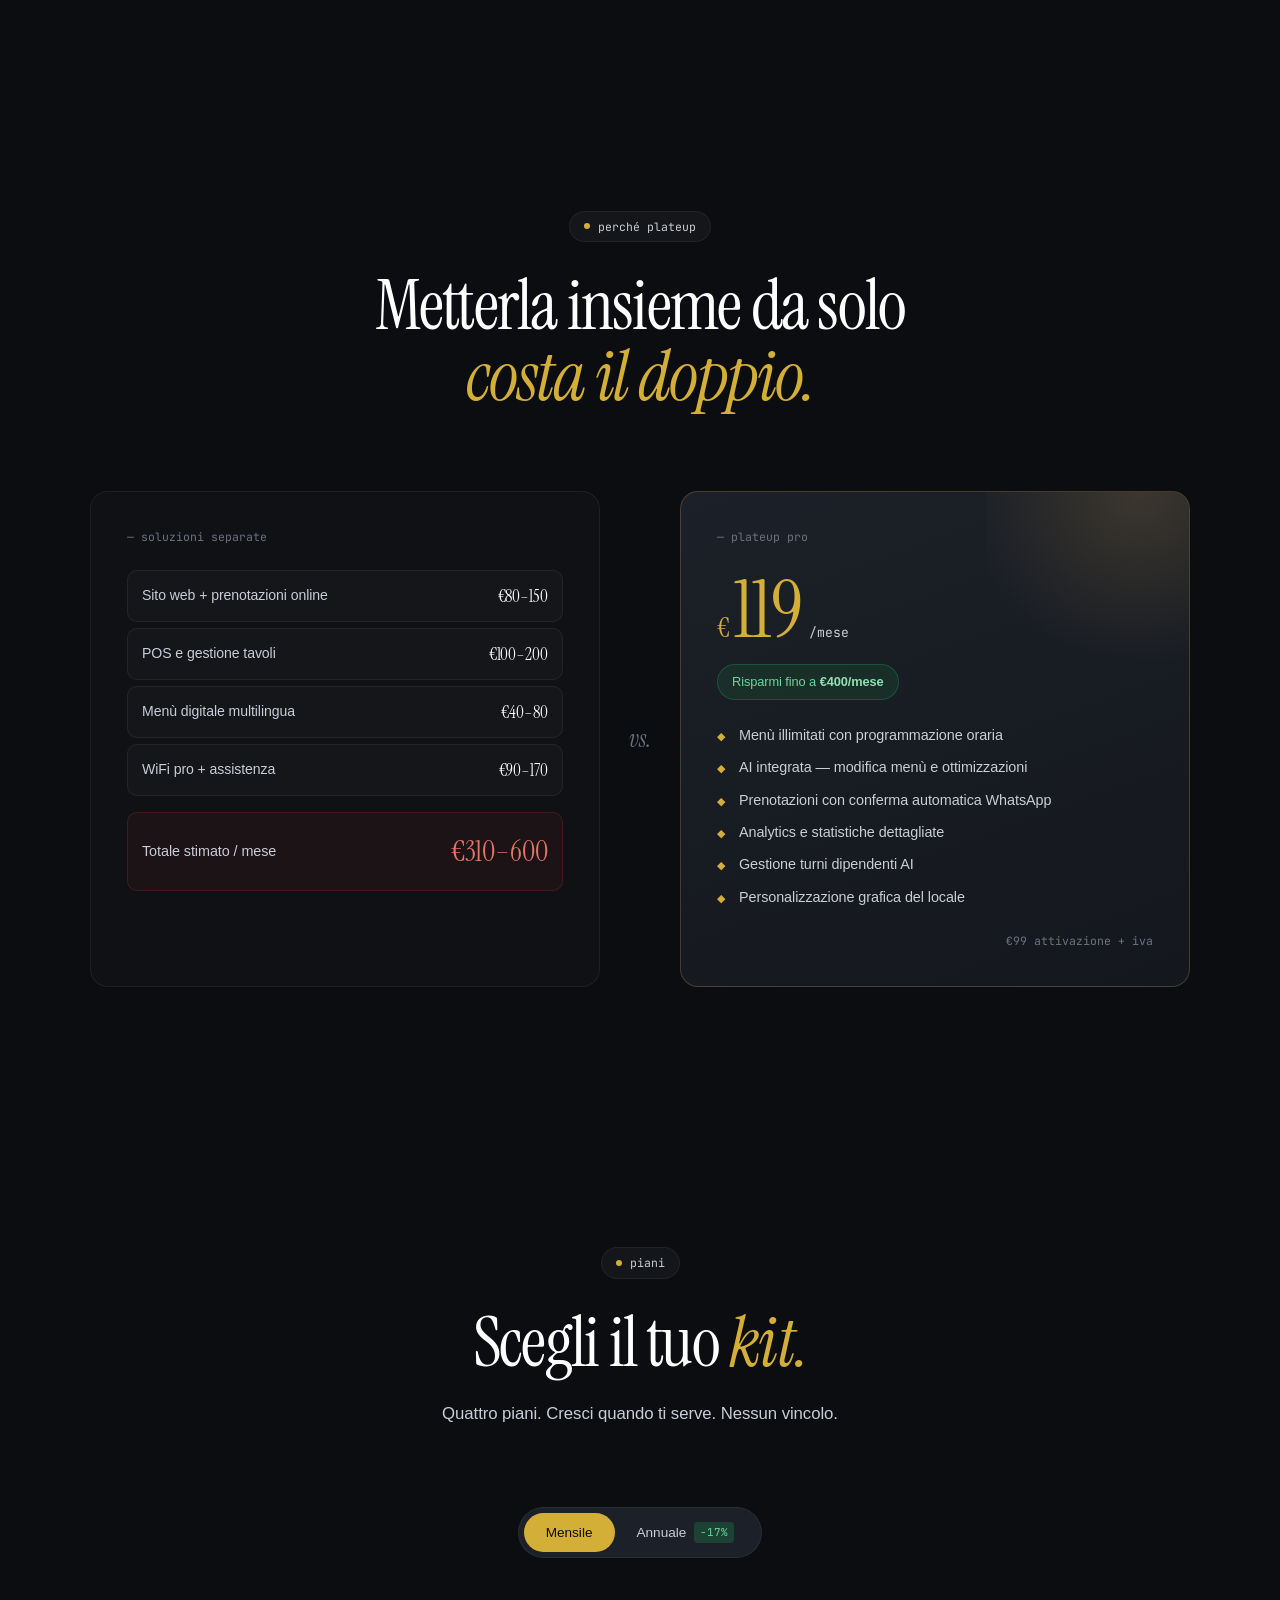
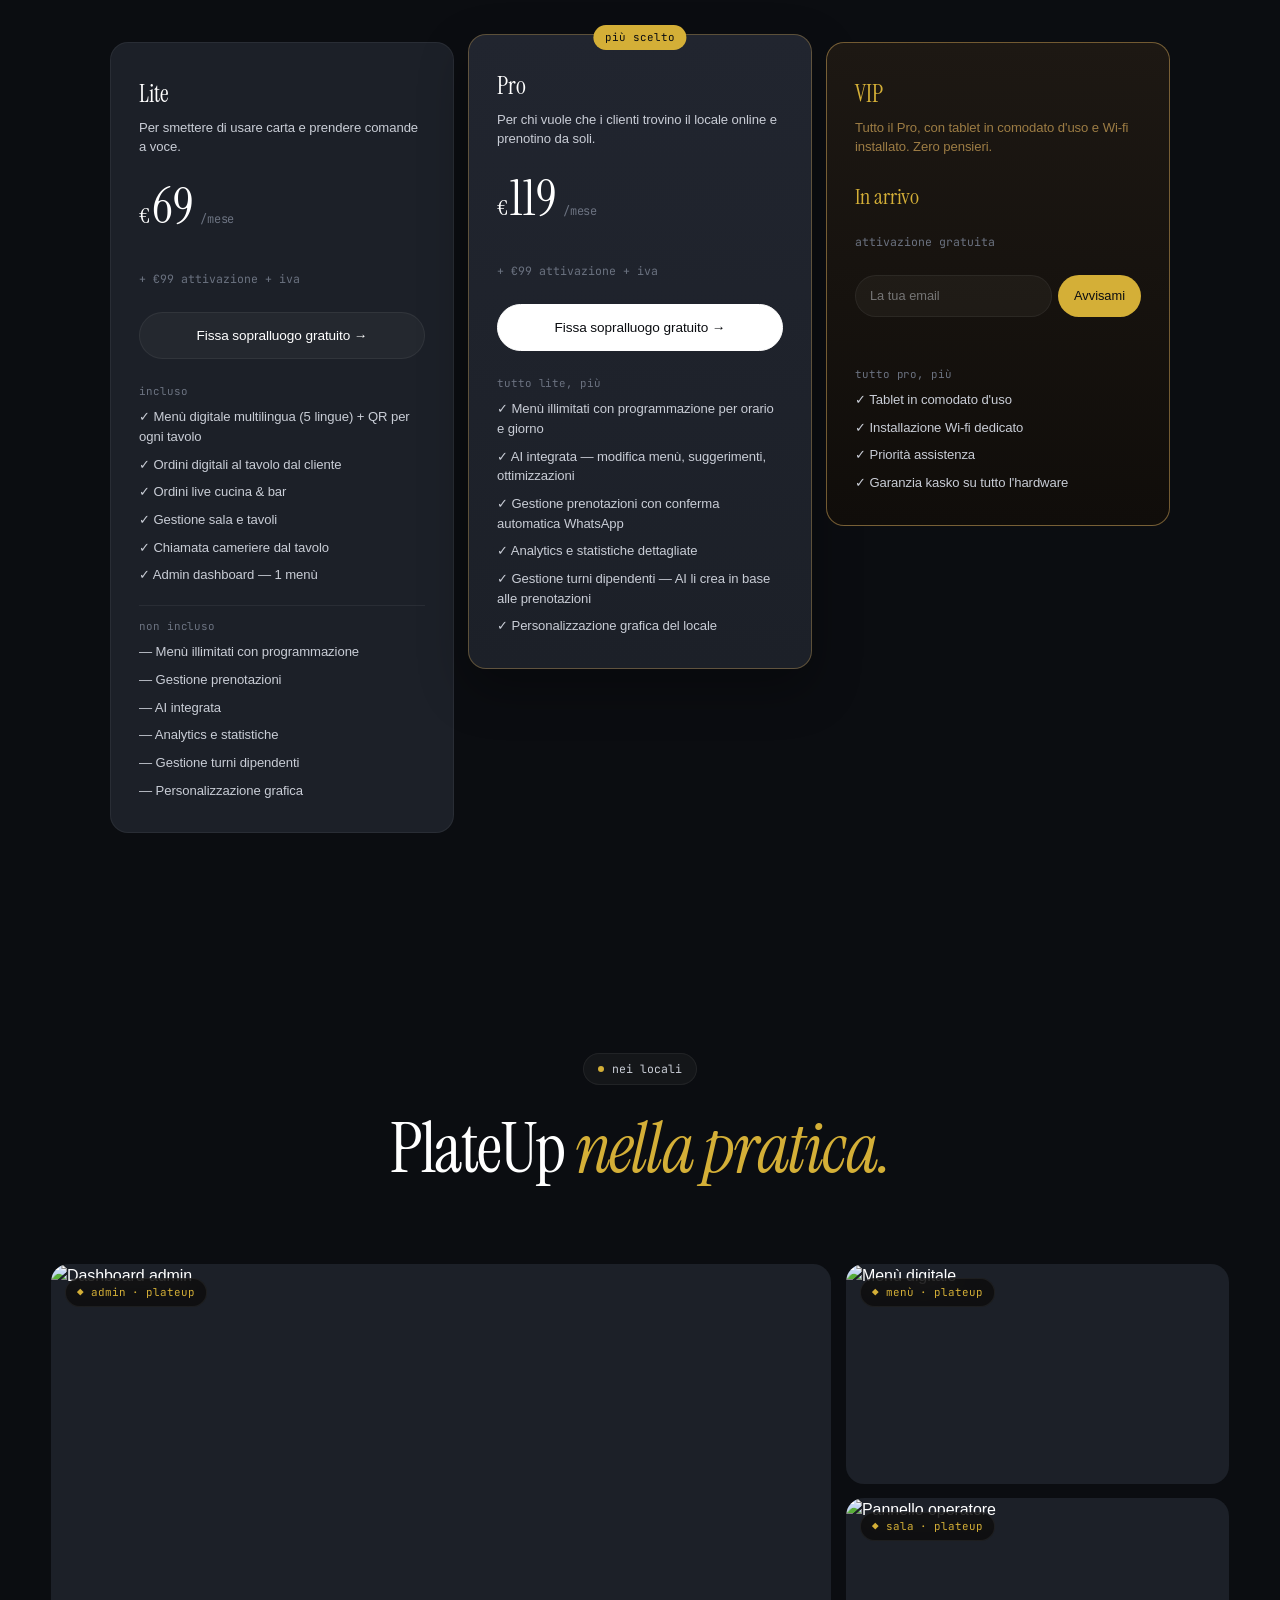
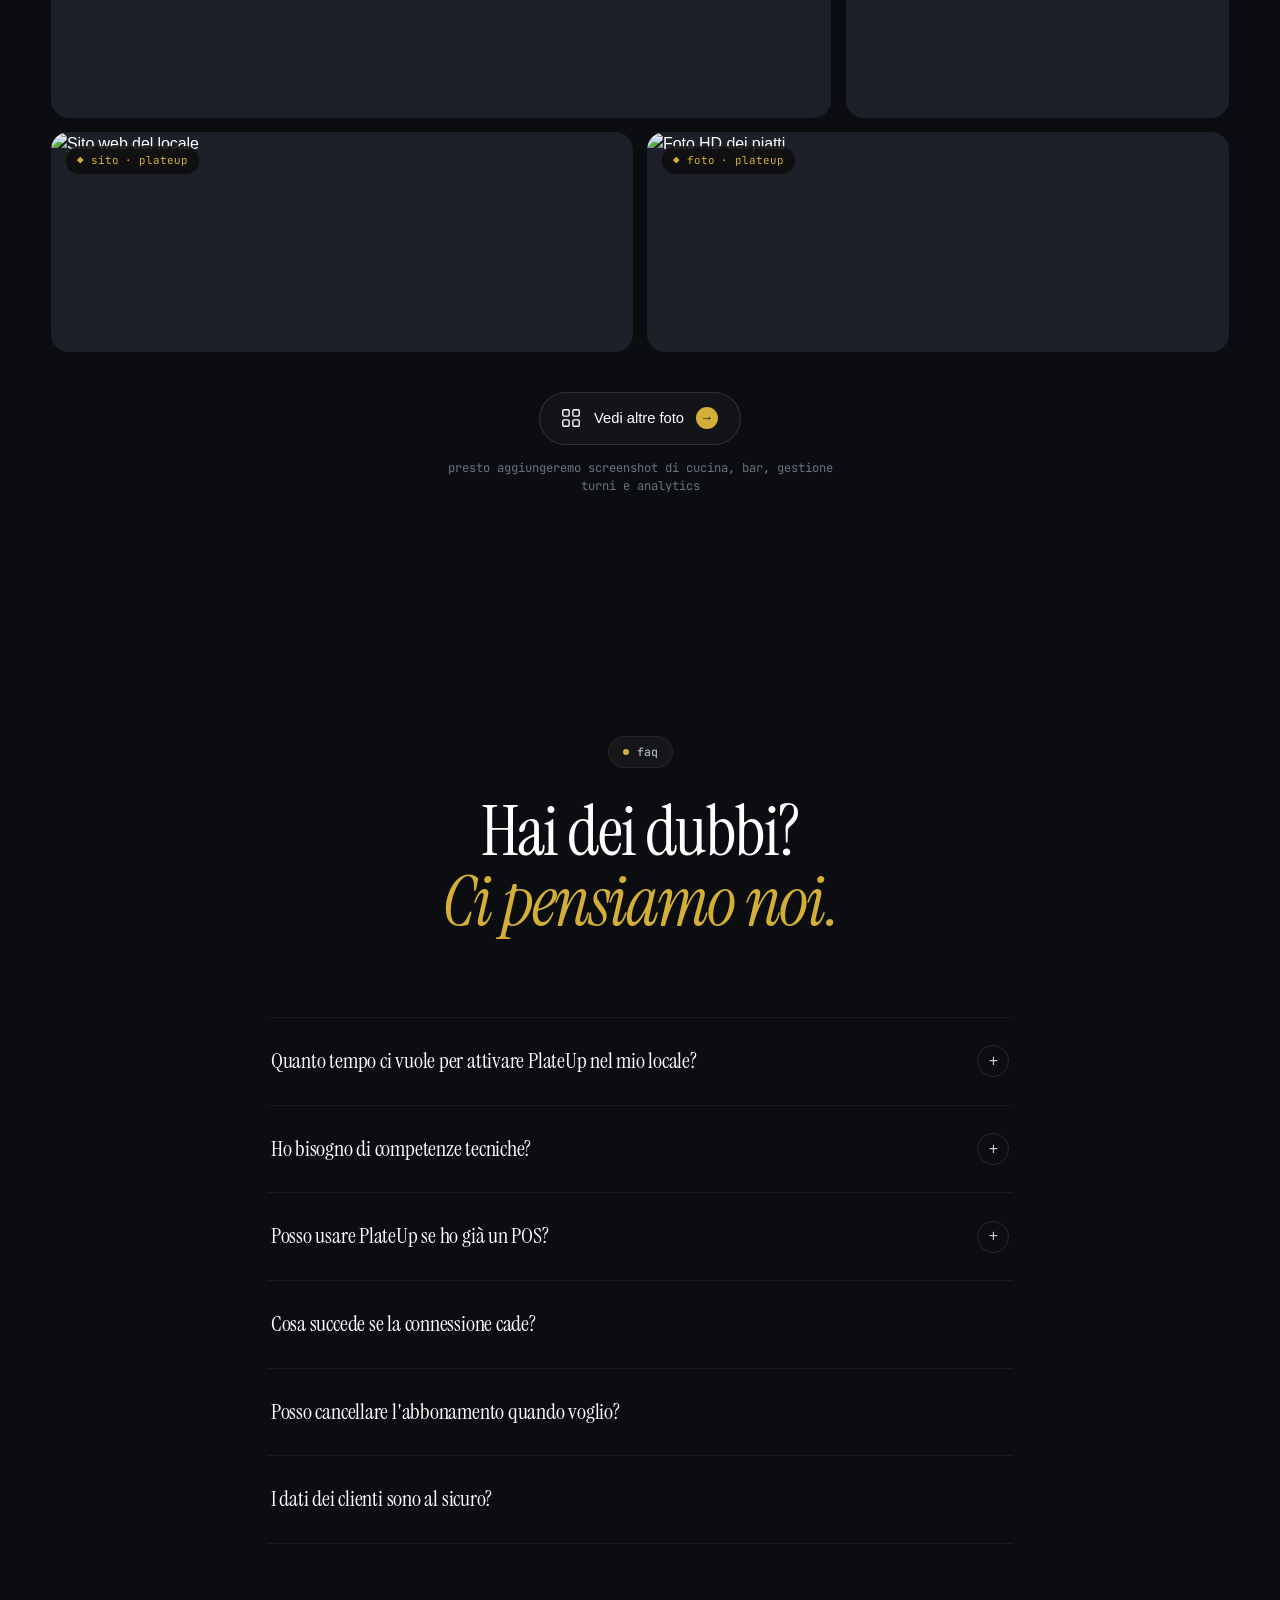
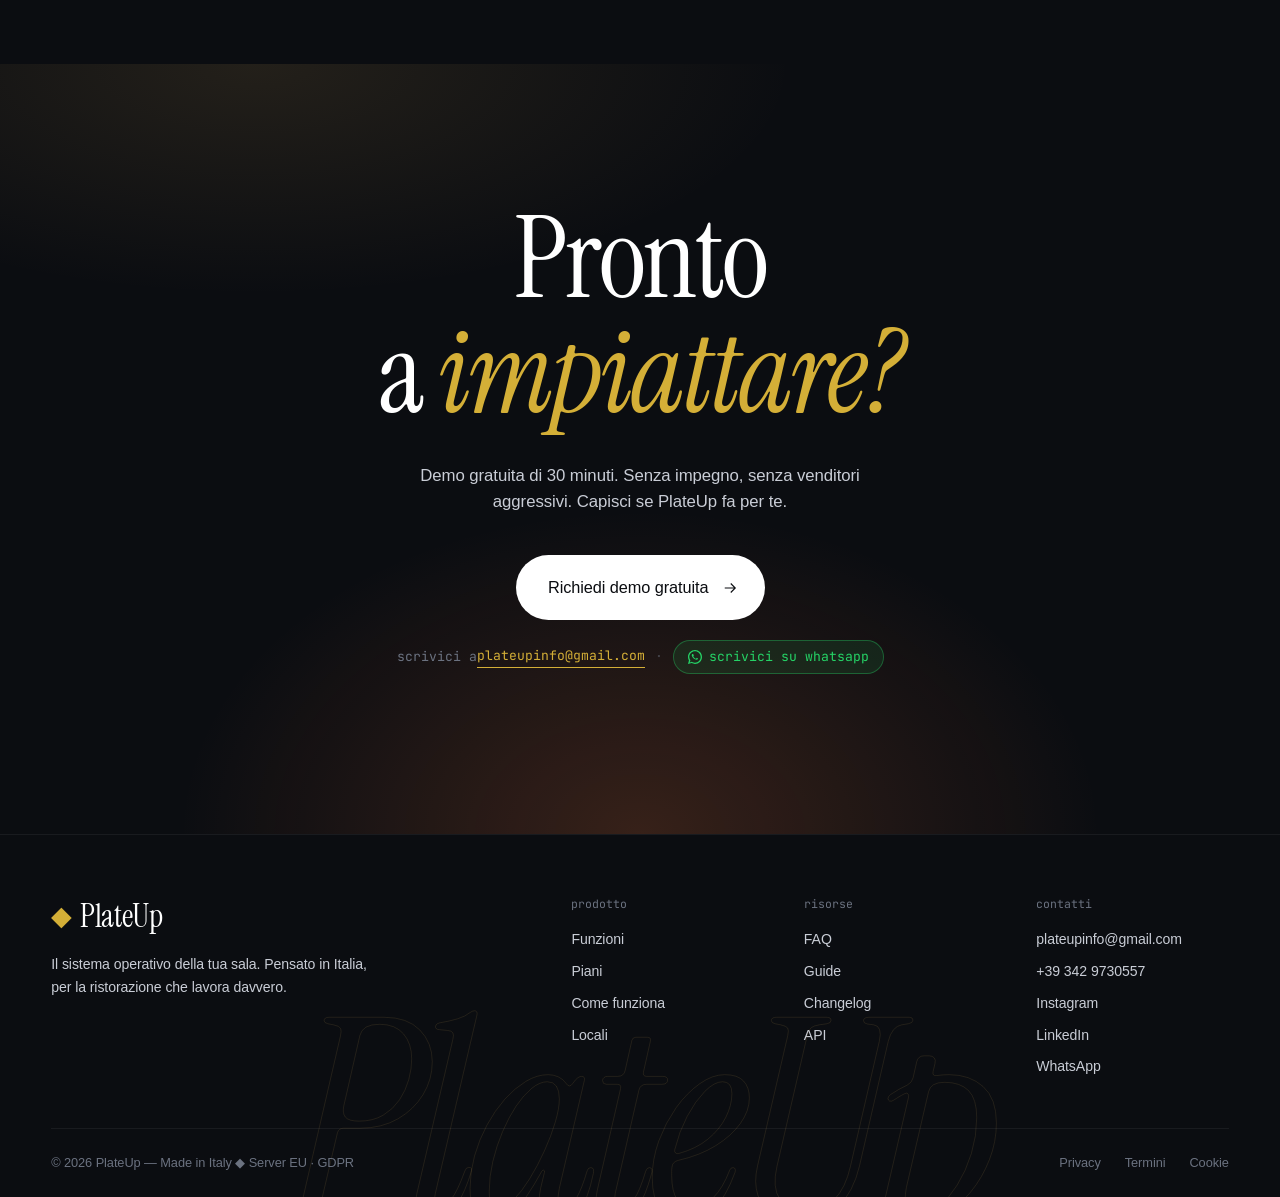
==== commit fd620bcf: "Add files via upload" ====
--- a/site 3/index.html
+++ b/site 3/index.html
@@ -503,20 +503,20 @@
     </div>
 
     <div class="compare-col unified" data-reveal-block>
-      <div class="compare-label mono">— PlateUp Elite</div>
+      <div class="compare-label mono">— PlateUp Pro</div>
       <div class="unified-price">
-        <span class="up-cur">€</span><span class="up-num">199</span><span class="up-per">/mese</span>
+        <span class="up-cur">€</span><span class="up-num">119</span><span class="up-per">/mese</span>
       </div>
       <div class="save-pill">Risparmi fino a <strong>€400/mese</strong></div>
       <ul class="incl-list">
-        <li>Menù digitale multilingua (5 lingue)</li>
-        <li>Ordini live, prenotazioni, database clienti</li>
-        <li>Sito web + Google Maps</li>
-        <li>Setup hardware e WiFi dedicato</li>
-        <li>Gestione turni del personale</li>
-        <li>Aggiornamenti continui</li>
-      </ul>
-      <div class="unified-foot mono">installazione €599 una tantum</div>
+		  <li>Menù illimitati con programmazione oraria</li>
+		  <li>AI integrata — modifica menù e ottimizzazioni</li>
+		  <li>Prenotazioni con conferma automatica WhatsApp</li>
+		  <li>Analytics e statistiche dettagliate</li>
+		  <li>Gestione turni dipendenti AI</li>
+		  <li>Personalizzazione grafica del locale</li>
+		</ul>
+      <div class="unified-foot mono">€99 attivazione + IVA</div>
     </div>
   </div>
 </section>
@@ -531,7 +531,7 @@
 
   <div class="billing-switch" data-reveal-block>
     <button class="bs-opt active" data-billing="monthly">Mensile</button>
-    <button class="bs-opt" data-billing="annual">Annuale <span class="bs-save">−20%</span></button>
+    <button class="bs-opt" data-billing="annual">Annuale <span class="bs-save">−17%</span></button>
     <span class="bs-thumb"></span>
   </div>
 
@@ -539,104 +539,88 @@
     <span class="mono">↑ pagamento mensile · rinnovo automatico annuale · disdetta libera in qualsiasi momento</span>
   </p>
 
-  <div class="plans">
-
-    <article class="plan" data-plan="lite">
-      <div class="plan-discount" data-discount>−20%</div>
-      <div class="plan-head">
-        <div class="plan-name">Lite</div>
-        <div class="plan-tag">Per smettere di prendere comande a voce.</div>
-      </div>
-      <div class="plan-price-row">
-        <div class="plan-price"><span class="cur">€</span><span class="num" data-monthly="69" data-annual="55">69</span><span class="per">/mese</span></div>
-        <div class="plan-strike" data-strike-annual="828">—</div>
-      </div>
-      <div class="plan-setup mono">+ €99 attivazione</div>
-      <a href="#contact" class="plan-cta">Fissa sopralluogo →</a>
-      <ul class="plan-feats">
-        <li class="cat">Base</li>
-        <li>✓ Menù digitale multilingua + QR</li>
-        <li>✓ Foto piatti + filtri allergeni</li>
-        <li>✓ Ordini digitali (via cameriere)</li>
-        <li>✓ Admin dashboard</li>
-        <li class="cat">Gestionale</li>
-        <li>✓ Gestione tavoli live</li>
-        <li>✓ Database clienti</li>
-      </ul>
-    </article>
-
-    <article class="plan featured" data-plan="pro">
-      <div class="plan-badge">Più scelto</div>
-      <div class="plan-discount" data-discount>−20%</div>
-      <div class="plan-head">
-        <div class="plan-name">Pro</div>
-        <div class="plan-tag">Per farti trovare online e prenotare in autonomia.</div>
-      </div>
-      <div class="plan-price-row">
-        <div class="plan-price"><span class="cur">€</span><span class="num" data-monthly="119" data-annual="95">119</span><span class="per">/mese</span></div>
-        <div class="plan-strike" data-strike-annual="1428">—</div>
-      </div>
-      <div class="plan-setup mono">+ €349 attivazione</div>
-      <a href="#contact" class="plan-cta primary">Fissa sopralluogo →</a>
-      <ul class="plan-feats">
-        <li class="cat">Tutto Lite +</li>
-        <li>✓ Libro prenotazioni digitale</li>
-        <li>✓ Prenotazione online dal sito</li>
-        <li>✓ Sito web + Google Maps</li>
-        <li>✓ Gallery e integrazione social</li>
-        <li>✓ Software gestione turni</li>
-      </ul>
-    </article>
-
-    <article class="plan" data-plan="elite">
-      <div class="plan-discount" data-discount>−20%</div>
-      <div class="plan-best" data-best>★ Massimo risparmio</div>
-      <div class="plan-head">
-        <div class="plan-name">Elite</div>
-        <div class="plan-tag">Tutto installato e configurato. Pensiamo a tutto noi.</div>
-      </div>
-      <div class="plan-price-row">
-        <div class="plan-price"><span class="cur">€</span><span class="num" data-monthly="199" data-annual="159">199</span><span class="per">/mese</span></div>
-        <div class="plan-strike" data-strike-annual="2388">—</div>
-      </div>
-      <div class="plan-setup mono">+ €599 attivazione</div>
-      <a href="#contact" class="plan-cta">Fissa sopralluogo →</a>
-      <ul class="plan-feats">
-        <li class="cat">Tutto Pro +</li>
-        <li>✓ Setup tablet al tavolo</li>
-        <li>✓ Installazione hardware</li>
-        <li>✓ WiFi dedicato professionale</li>
-        <li>✓ Onboarding personalizzato</li>
-      </ul>
-    </article>
-
-    <article class="plan vip" data-plan="vip">
-      <div class="plan-head">
-        <div class="plan-name vip">VIP</div>
-        <div class="plan-tag gold">Il massimo. Hardware incluso, operatore dedicato.</div>
-      </div>
-      <div class="plan-price-row">
-        <div class="plan-price coming">In arrivo</div>
-      </div>
-      <div class="plan-setup mono">attivazione gratuita</div>
-      <form class="waitlist" onsubmit="event.preventDefault(); this.querySelector('.wl-ok').classList.add('show');">
-        <input type="email" placeholder="La tua email" required>
-        <button type="submit">Avvisami</button>
-        <div class="wl-ok">✓ Ti avvisiamo al lancio</div>
-      </form>
-      <ul class="plan-feats">
-        <li class="cat">Tutto Elite +</li>
-        <li>✓ Tablet in comodato d'uso</li>
-        <li>✓ Operatore dedicato</li>
-        <li>✓ Garanzia kasko hardware</li>
-        <li>✓ Aggiornamenti prioritari</li>
-      </ul>
-    </article>
-
-  </div>
+<div class="plans">
+
+  <article class="plan" data-plan="lite">
+    <div class="plan-discount" data-discount>−17%</div>
+    <div class="plan-head">
+      <div class="plan-name">Lite</div>
+      <div class="plan-tag">Per smettere di usare carta e prendere comande a voce.</div>
+    </div>
+    <div class="plan-price-row">
+      <div class="plan-price"><span class="cur">€</span><span class="num" data-monthly="69" data-annual="58">69</span><span class="per">/mese</span></div>
+      <div class="plan-strike" data-strike-annual="828">—</div>
+    </div>
+    <div class="plan-setup mono">+ €99 attivazione + IVA</div>
+    <a href="mailto:plateupinfo@gmail.com?subject=Richiesta%20Sopralluogo%20Gratuito%20-%20Piano%20Lite&body=Buongiorno,%20vorrei%20fissare%20un%20sopralluogo%20per%20il%20piano%20Lite.%20Nome%20locale%3A" class="plan-cta">Fissa sopralluogo gratuito →</a>
+    <ul class="plan-feats">
+      <li class="cat">Incluso</li>
+      <li>✓ Menù digitale multilingua (5 lingue) + QR per ogni tavolo</li>
+      <li>✓ Ordini digitali al tavolo dal cliente</li>
+      <li>✓ Ordini live cucina & bar</li>
+      <li>✓ Gestione sala e tavoli</li>
+      <li>✓ Chiamata cameriere dal tavolo</li>
+      <li>✓ Admin dashboard — 1 menù</li>
+      <li class="cat">Non incluso</li>
+      <li class="off">— Menù illimitati con programmazione</li>
+      <li class="off">— Gestione prenotazioni</li>
+      <li class="off">— AI integrata</li>
+      <li class="off">— Analytics e statistiche</li>
+      <li class="off">— Gestione turni dipendenti</li>
+      <li class="off">— Personalizzazione grafica</li>
+    </ul>
+  </article>
+
+  <article class="plan featured" data-plan="pro">
+    <div class="plan-badge">Più scelto</div>
+    <div class="plan-discount" data-discount>−17%</div>
+    <div class="plan-head">
+      <div class="plan-name">Pro</div>
+      <div class="plan-tag">Per chi vuole che i clienti trovino il locale online e prenotino da soli.</div>
+    </div>
+    <div class="plan-price-row">
+      <div class="plan-price"><span class="cur">€</span><span class="num" data-monthly="119" data-annual="99">119</span><span class="per">/mese</span></div>
+      <div class="plan-strike" data-strike-annual="1428">—</div>
+    </div>
+    <div class="plan-setup mono">+ €99 attivazione + IVA</div>
+    <a href="mailto:plateupinfo@gmail.com?subject=Richiesta%20Sopralluogo%20Gratuito%20-%20Piano%20Pro&body=Buongiorno,%20vorrei%20fissare%20un%20sopralluogo%20per%20il%20piano%20Pro.%20Nome%20locale%3A" class="plan-cta primary">Fissa sopralluogo gratuito →</a>
+    <ul class="plan-feats">
+      <li class="cat">Tutto Lite, più</li>
+      <li>✓ Menù illimitati con programmazione per orario e giorno</li>
+      <li>✓ AI integrata — modifica menù, suggerimenti, ottimizzazioni</li>
+      <li>✓ Gestione prenotazioni con conferma automatica WhatsApp</li>
+      <li>✓ Analytics e statistiche dettagliate</li>
+      <li>✓ Gestione turni dipendenti — AI li crea in base alle prenotazioni</li>
+      <li>✓ Personalizzazione grafica del locale</li>
+    </ul>
+  </article>
+
+  <article class="plan vip" data-plan="vip">
+    <div class="plan-head">
+      <div class="plan-name vip">VIP</div>
+      <div class="plan-tag gold">Tutto il Pro, con tablet in comodato d'uso e Wi-fi installato. Zero pensieri.</div>
+    </div>
+    <div class="plan-price-row">
+      <div class="plan-price coming">In arrivo</div>
+    </div>
+    <div class="plan-setup mono">attivazione gratuita</div>
+    <form class="waitlist" onsubmit="event.preventDefault(); window.location.href='mailto:plateupinfo@gmail.com?subject=Lista+d%27attesa+Piano+VIP&body=Voglio+essere+avvisato+al+lancio.+La+mia+email+è:+'+encodeURIComponent(this.querySelector(\'input\').value); this.querySelector(\'.wl-ok\').classList.add(\'show\');">
+      <input type="email" placeholder="La tua email" required>
+      <button type="submit">Avvisami</button>
+      <div class="wl-ok">✓ Ti avvisiamo al lancio</div>
+    </form>
+    <ul class="plan-feats">
+      <li class="cat">Tutto Pro, più</li>
+      <li>✓ Tablet in comodato d'uso</li>
+      <li>✓ Installazione Wi-fi dedicato</li>
+      <li>✓ Priorità assistenza</li>
+      <li>✓ Garanzia kasko su tutto l'hardware</li>
+    </ul>
+  </article>
+
+</div>
   <div class="scroll-dots" id="plans-dots">
   <span class="scroll-dot active"></span>
-  <span class="scroll-dot"></span>
   <span class="scroll-dot"></span>
   <span class="scroll-dot"></span>
 </div>
@@ -719,7 +703,7 @@
   <div class="faq-list">
     <details class="faq-item">
       <summary>Quanto tempo ci vuole per attivare PlateUp nel mio locale?<span class="faq-x">+</span></summary>
-      <div class="faq-a">Lite e Pro si attivano in <strong>meno di un'ora</strong>: ricevi le credenziali e sei online. Per Elite e VIP, che includono hardware on-site, ti contattiamo entro 24 ore e interveniamo in 3–5 giorni lavorativi.</div>
+      <div class="faq-a">Lite e Pro si attivano in <strong>meno di un'ora</strong>: ricevi le credenziali e sei online. Per VIP, che include hardware on-site, ti contattiamo entro 24 ore e interveniamo in 3–5 giorni lavorativi.</div>
     </details>
     <details class="faq-item">
       <summary>Ho bisogno di competenze tecniche?<span class="faq-x">+</span></summary>
--- a/site 3/styles.css
+++ b/site 3/styles.css
@@ -54,7 +54,7 @@
 }
 
 * { margin: 0; padding: 0; box-sizing: border-box; }
-html { scroll-behavior: smooth; -webkit-font-smoothing: antialiased; }
+html { scroll-behavior: smooth; -webkit-font-smoothing: antialiased; overflow-x: clip; }
 body {
   background: var(--bg);
   color: var(--cream);
@@ -63,7 +63,7 @@
   line-height: 1.55;
   font-size: 16px;
   letter-spacing: -0.005em;
-  overflow-x: hidden;
+  overflow-x: clip;
 }
 
 img { display: block; max-width: 100%; }
@@ -1640,14 +1640,13 @@
 }
 .billing-switch {
   position: relative;
-  display: inline-flex;
+  display: flex;
+  width: fit-content;
   margin: 0 auto 14px;
   padding: 5px;
   background: var(--surface);
   border: 1px solid var(--line);
   border-radius: 100px;
-  left: 50%;
-  transform: translateX(-50%);
 }
 .billing-note {
   text-align: center;
@@ -1708,10 +1707,12 @@
 
 .plans {
   display: grid;
-  grid-template-columns: repeat(4, 1fr);
+  grid-template-columns: repeat(3, 1fr);
   gap: 14px;
-  max-width: 1300px;
+  max-width: 1060px;
   margin: 0 auto;
+  align-items: start;
+  padding-top: 20px;
 }
 .plan {
   position: relative;
@@ -1724,10 +1725,12 @@
   transition: border-color var(--d-fast) var(--t-fast), transform var(--d-eos) var(--t-eos);
 }
 .plan:hover { transform: translateY(-4px); border-color: var(--line-2); }
+.plan.featured:hover { transform: translateY(-12px); }
 .plan.featured {
   background: linear-gradient(180deg, var(--surface-2), var(--surface));
   border-color: rgba(212,168,90,.35);
   box-shadow: 0 20px 50px rgba(0,0,0,.3);
+  transform: translateY(-8px);
 }
 .plan.vip {
   background: linear-gradient(180deg, #1d1813, #100d0a);
@@ -1774,8 +1777,11 @@
 /* Sit lower if the plan has the "Più scelto" badge above it */
 .plan.featured .plan-discount { top: 30px; }
 
-/* "Massimo risparmio" pill — Elite only when annual */
+/* "Massimo risparmio" pill */
 .plan-best {
+  position: absolute;
+  top: 18px;
+  left: 18px;
   display: inline-flex;
   align-items: center;
   gap: 5px;
@@ -1788,20 +1794,15 @@
   border-radius: 100px;
   letter-spacing: 0.04em;
   text-transform: uppercase;
-  margin-bottom: 14px;
-  width: fit-content;
   opacity: 0;
-  max-height: 0;
-  overflow: hidden;
-  transform: translateY(-4px);
-  transition: opacity .3s, max-height .35s, transform .35s var(--t-eos), margin-bottom .3s;
+  transform: translateY(-4px) scale(.9);
+  transition: opacity .3s, transform .35s var(--t-eos);
   box-shadow: 0 6px 18px rgba(212, 175, 55, 0.25);
+  pointer-events: none;
 }
 .plan-best.show {
   opacity: 1;
-  max-height: 32px;
-  transform: translateY(0);
-  margin-bottom: 14px;
+  transform: translateY(0) scale(1);
 }
 
 .plan-head { margin-bottom: 24px; }
@@ -1940,13 +1941,12 @@
     scroll-snap-type: x mandatory;
     -webkit-overflow-scrolling: touch;
     gap: 12px;
-    padding-bottom: 20px;
+    padding: 0 4% 20px;
     margin: 0 -4%;
     scroll-padding-left: 4%;
-  padding-right: calc(4% + 16vw);
   }
   .plan {
-    flex: 0 0 84vw;
+    flex: 0 0 82vw;
     scroll-snap-align: start;
   }
   .plans::-webkit-scrollbar { height: 3px; }
@@ -2832,7 +2832,19 @@
    MOBILE — GENERAL PADDING REDUCTION
    ============================================ */
 
+@media (max-width: 480px) {
+  /* già esistente: aggiungere dentro */
+  .bs-opt { padding: 9px 14px; font-size: .8rem; }
+  .billing-note .mono { font-size: .62rem !important; }
+}
+
 @media (max-width: 768px) {
+	body { overflow-x: hidden; }
+	  .billing-switch { max-width: calc(100vw - 32px); }
+	  .plans { grid-template-columns: 1fr; }
+	  .plan.featured { transform: none; }
+	  .plan.featured:hover { transform: translateY(-4px); }
+	  .plan-price .num { font-size: 2.4rem; }
 
   .hero {
     padding: 120px 5% 50px;
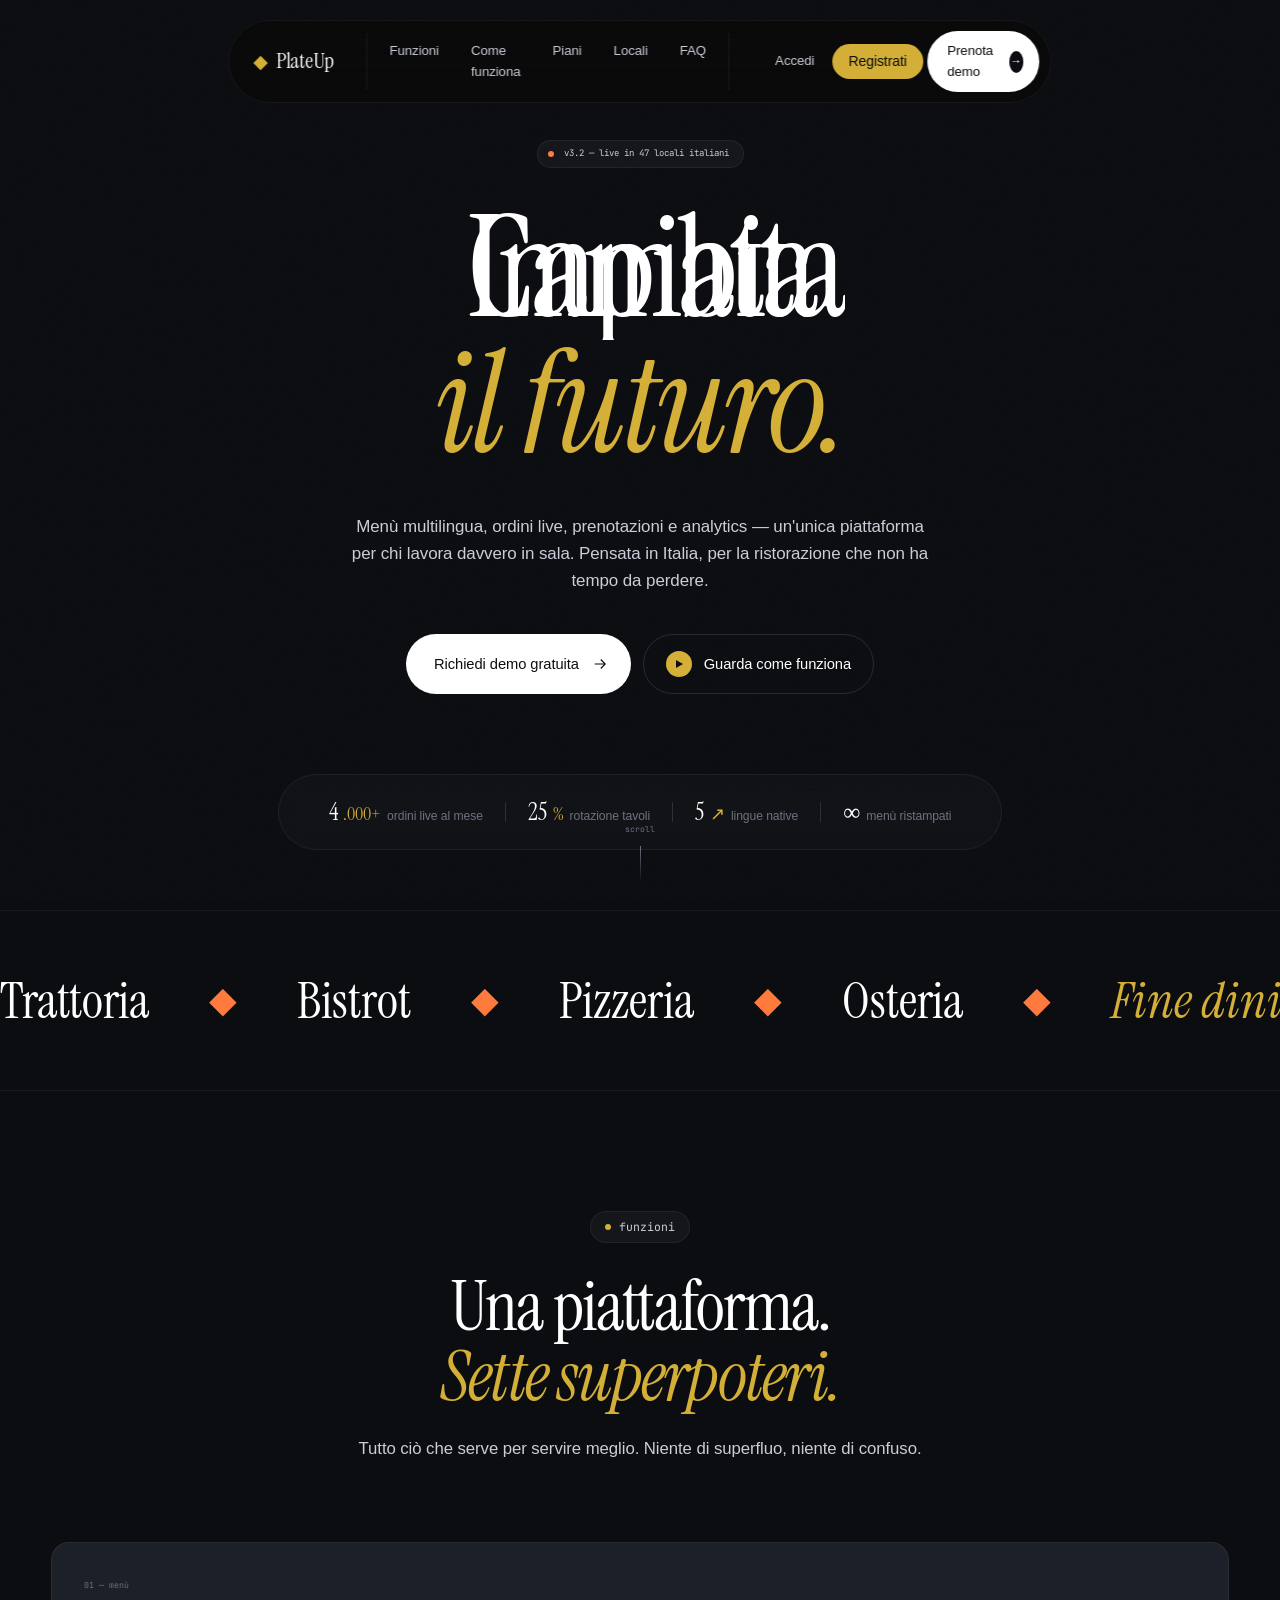
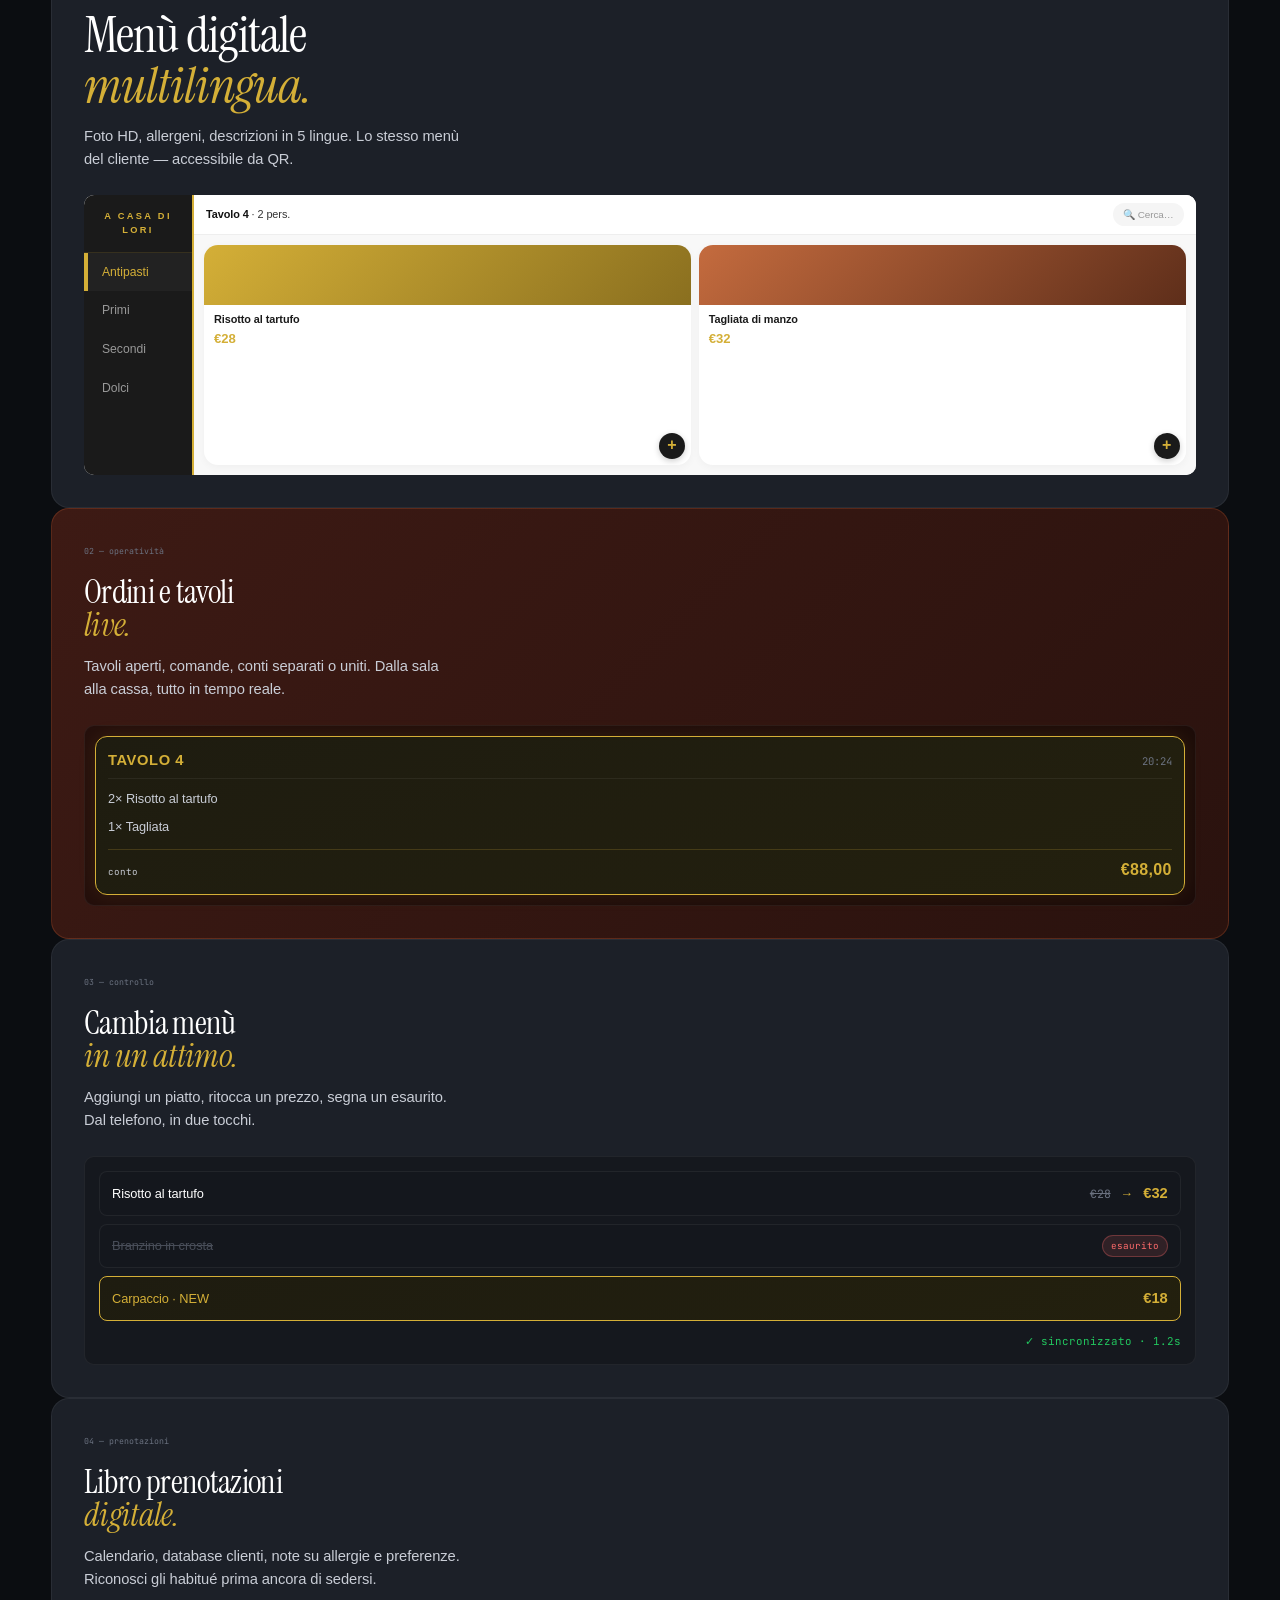
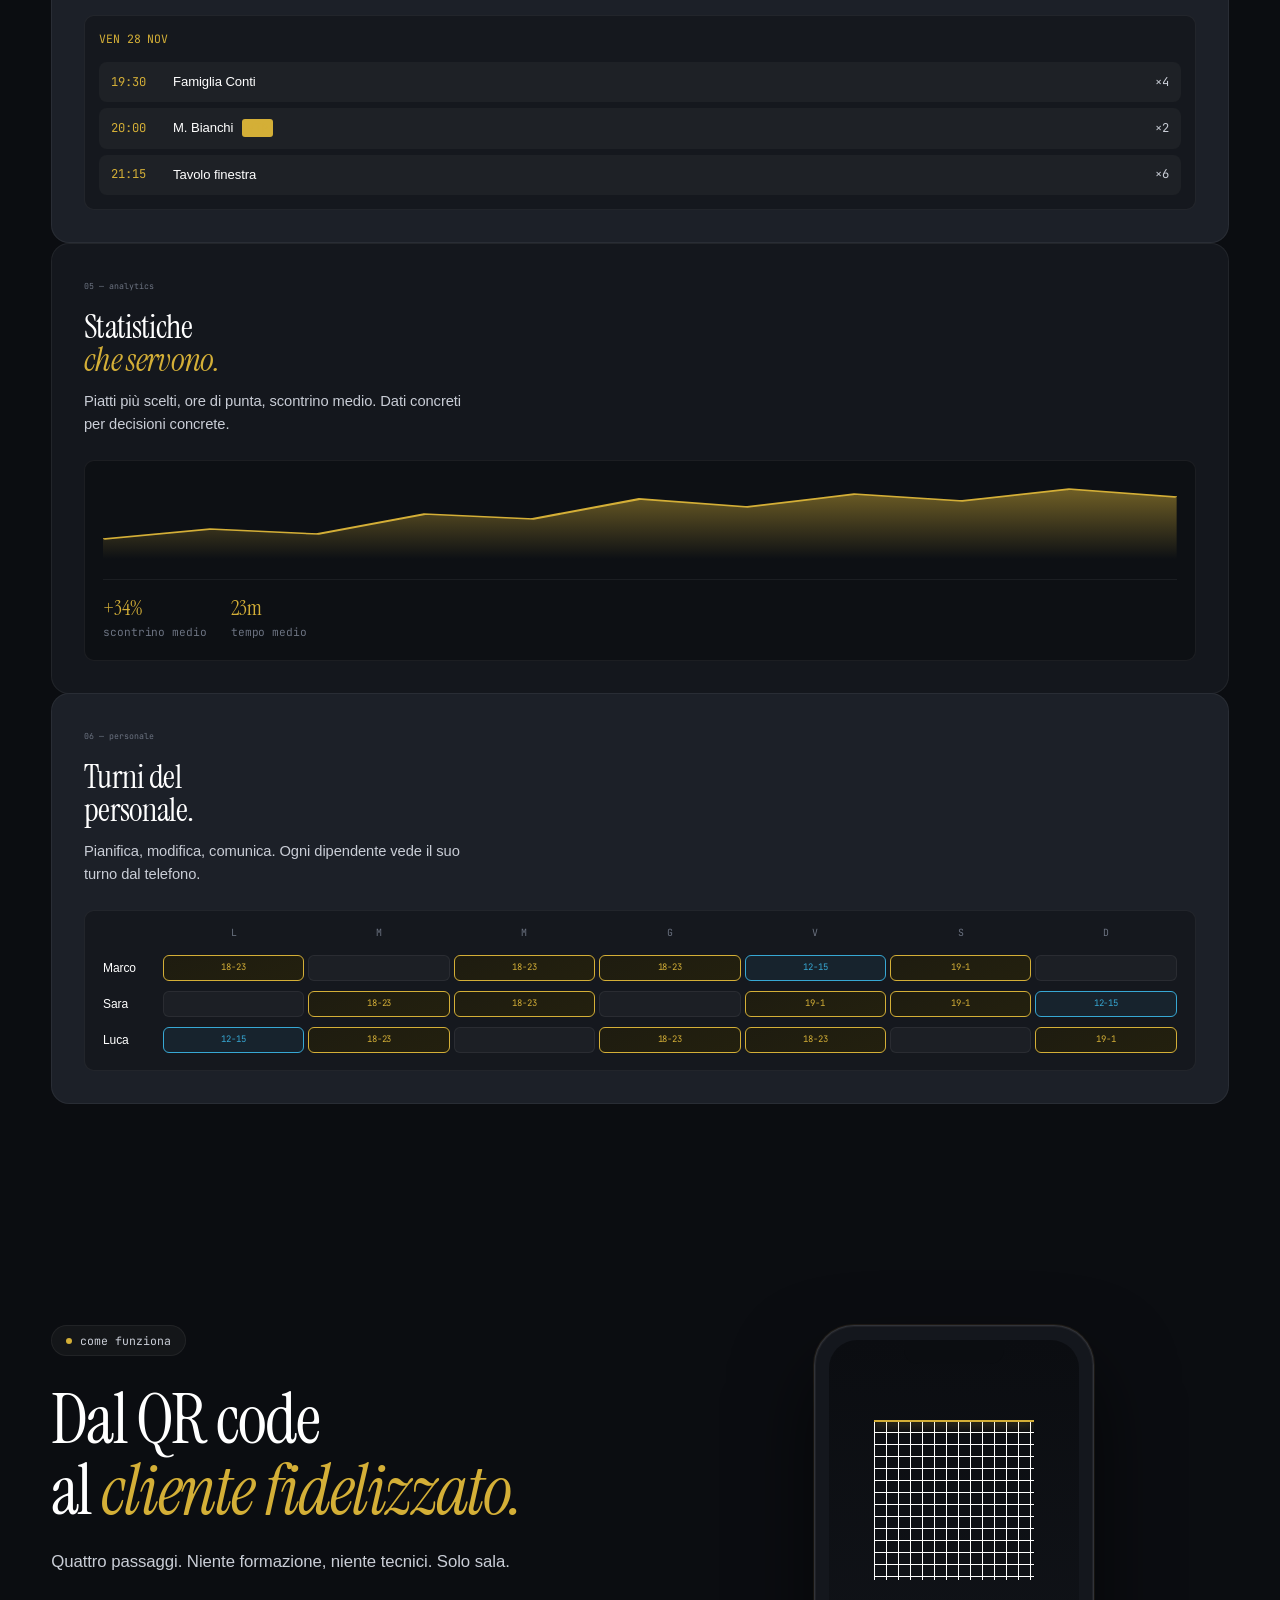
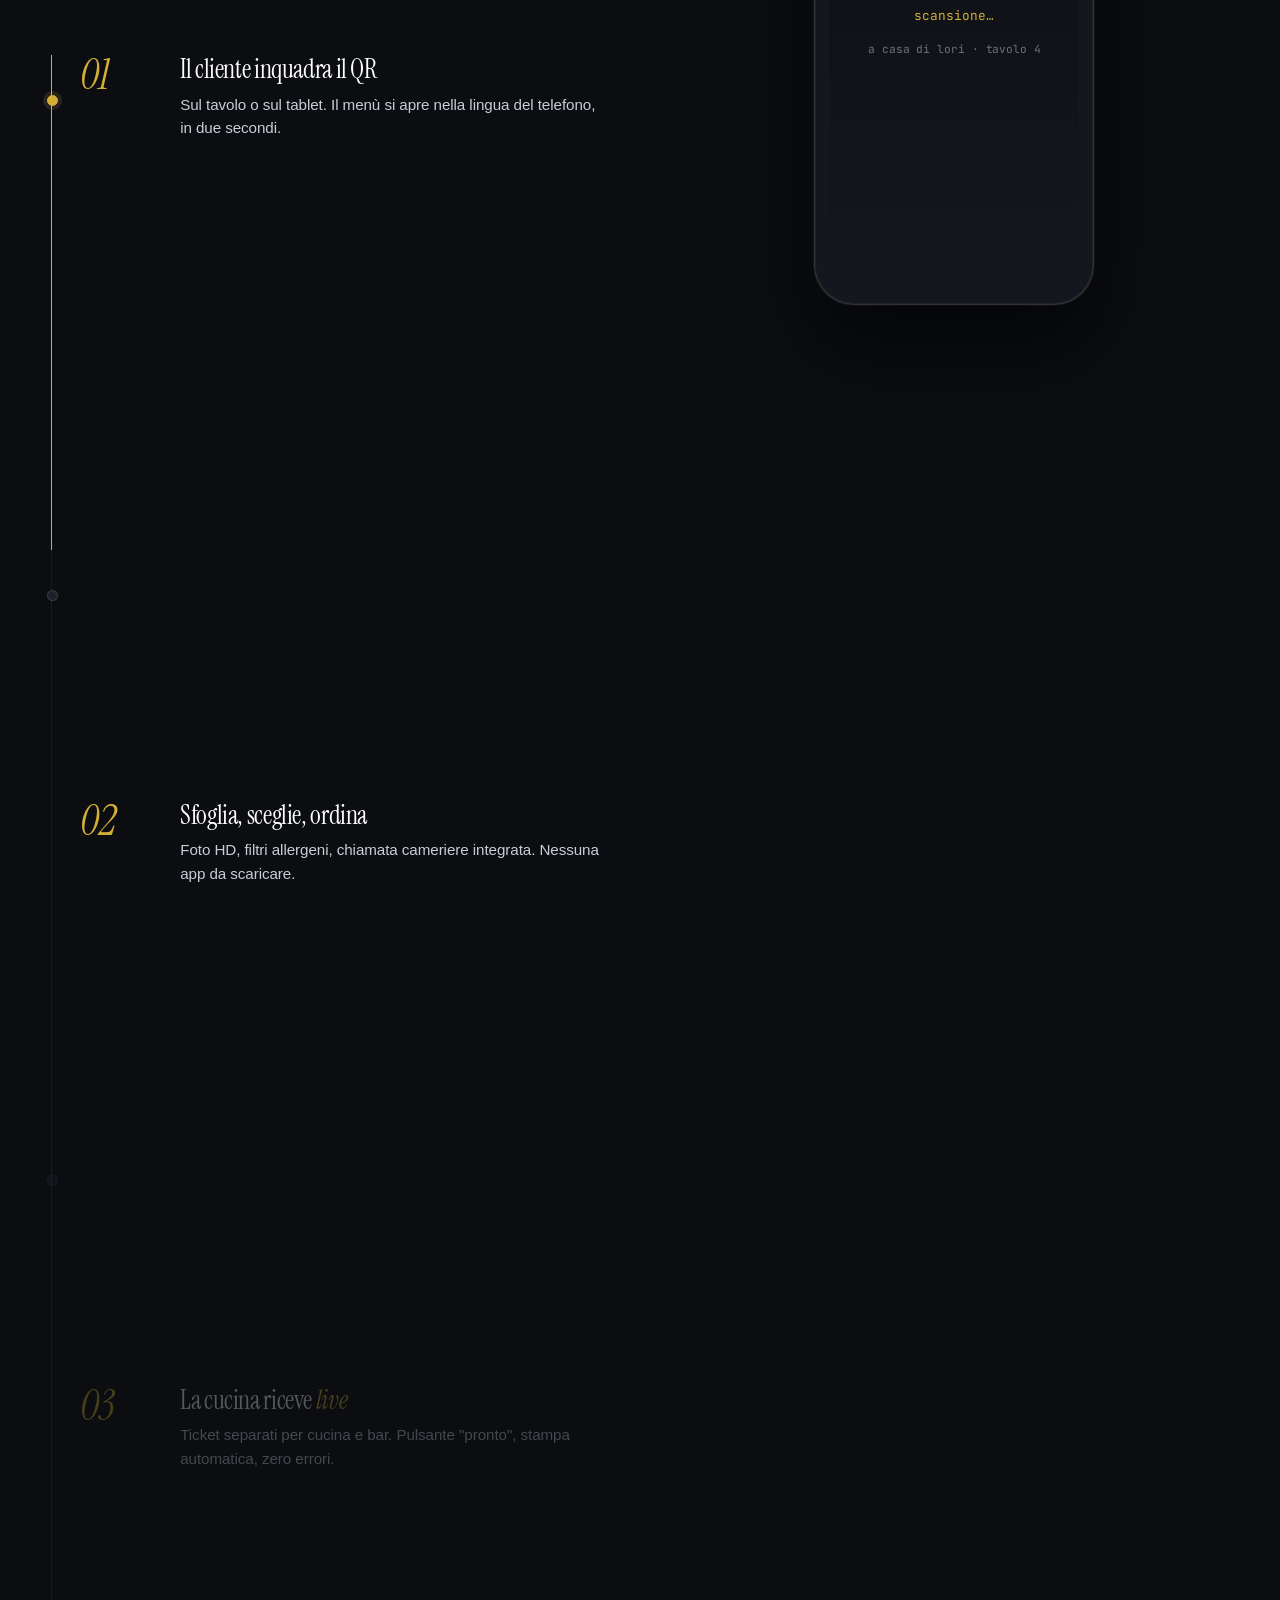
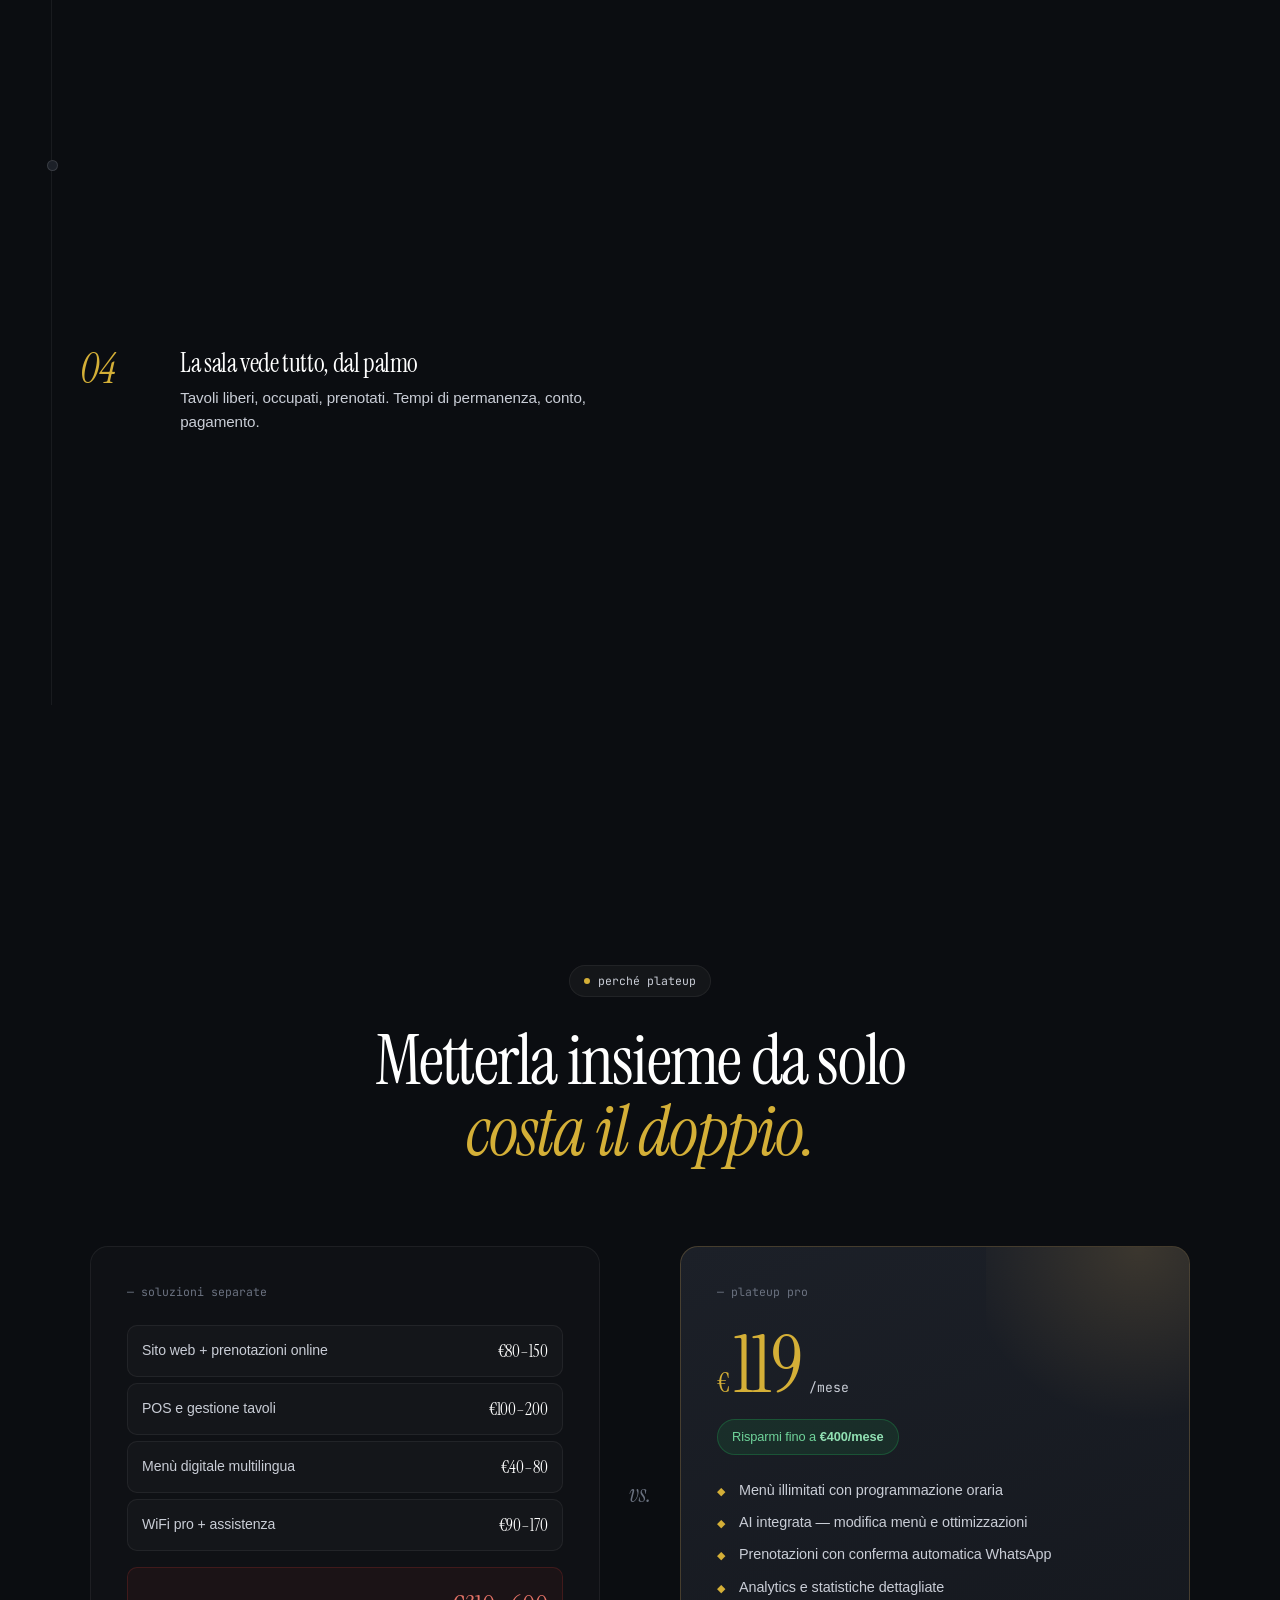
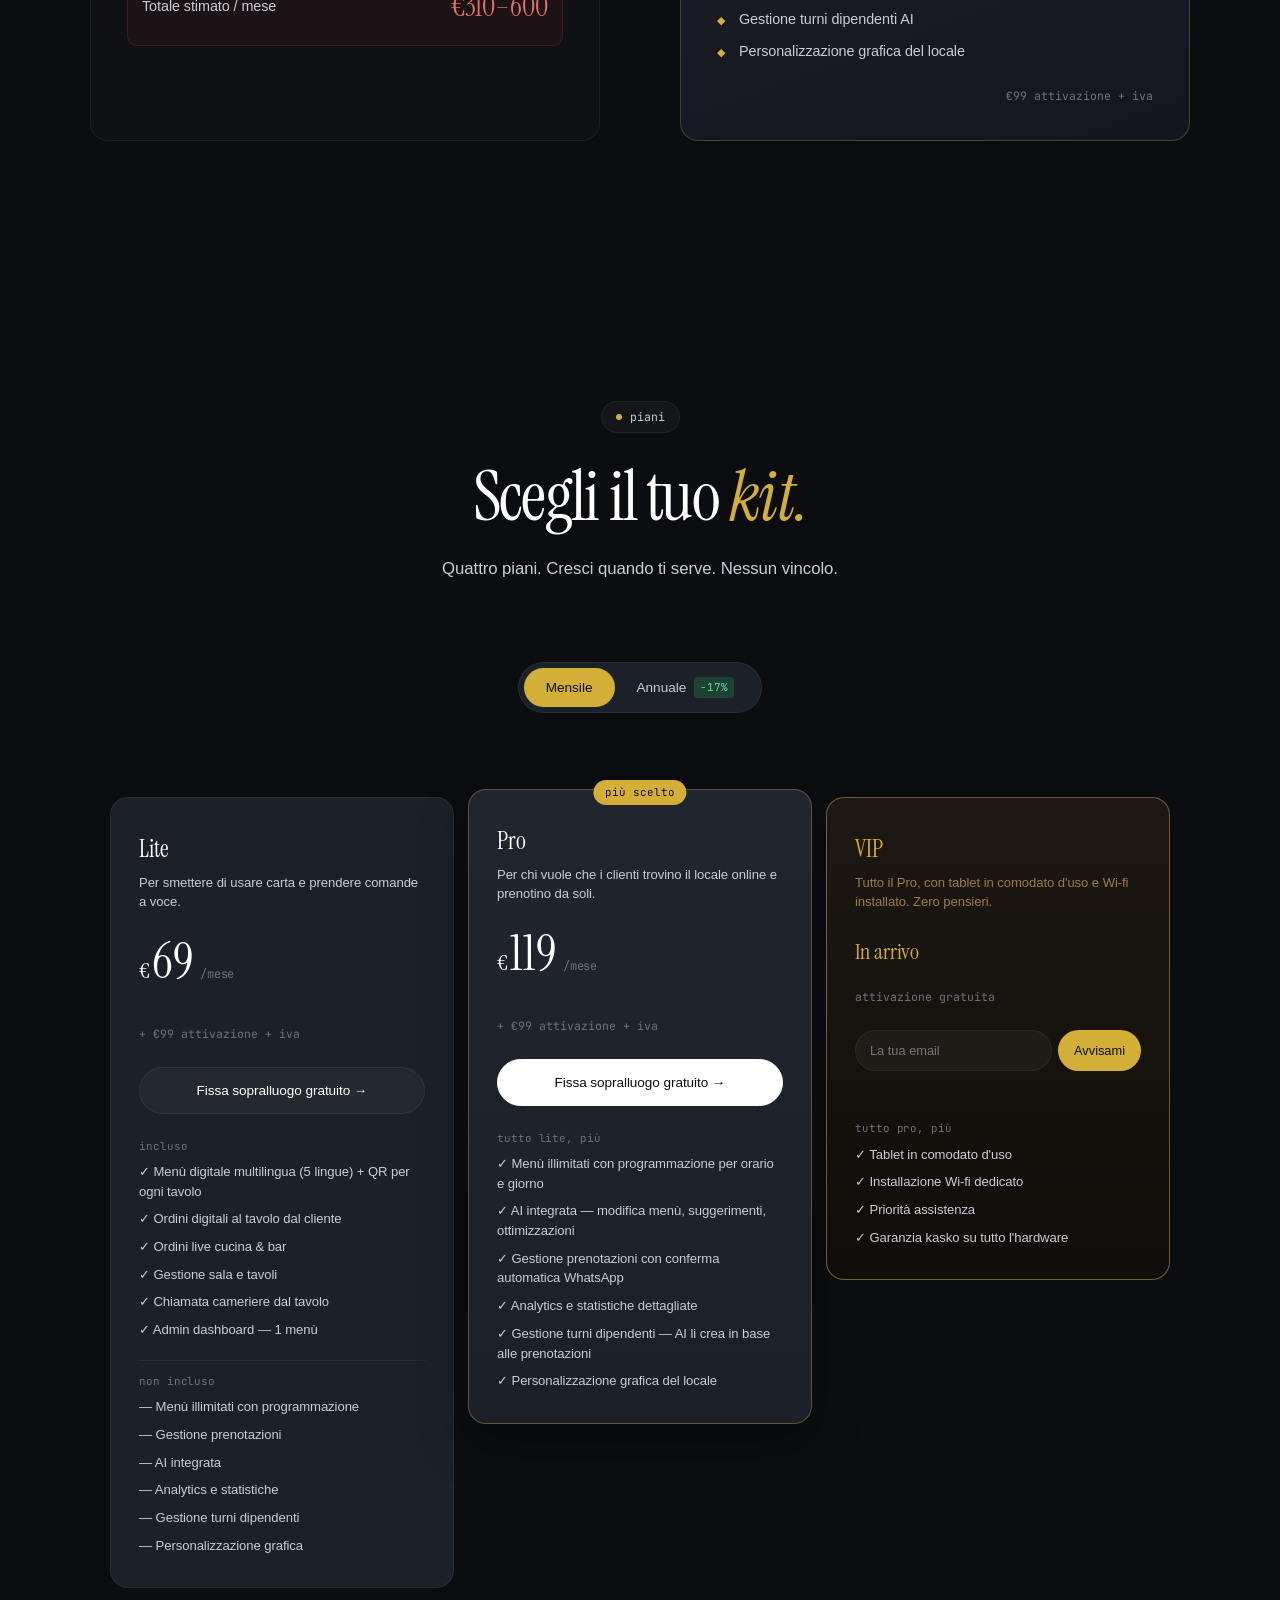
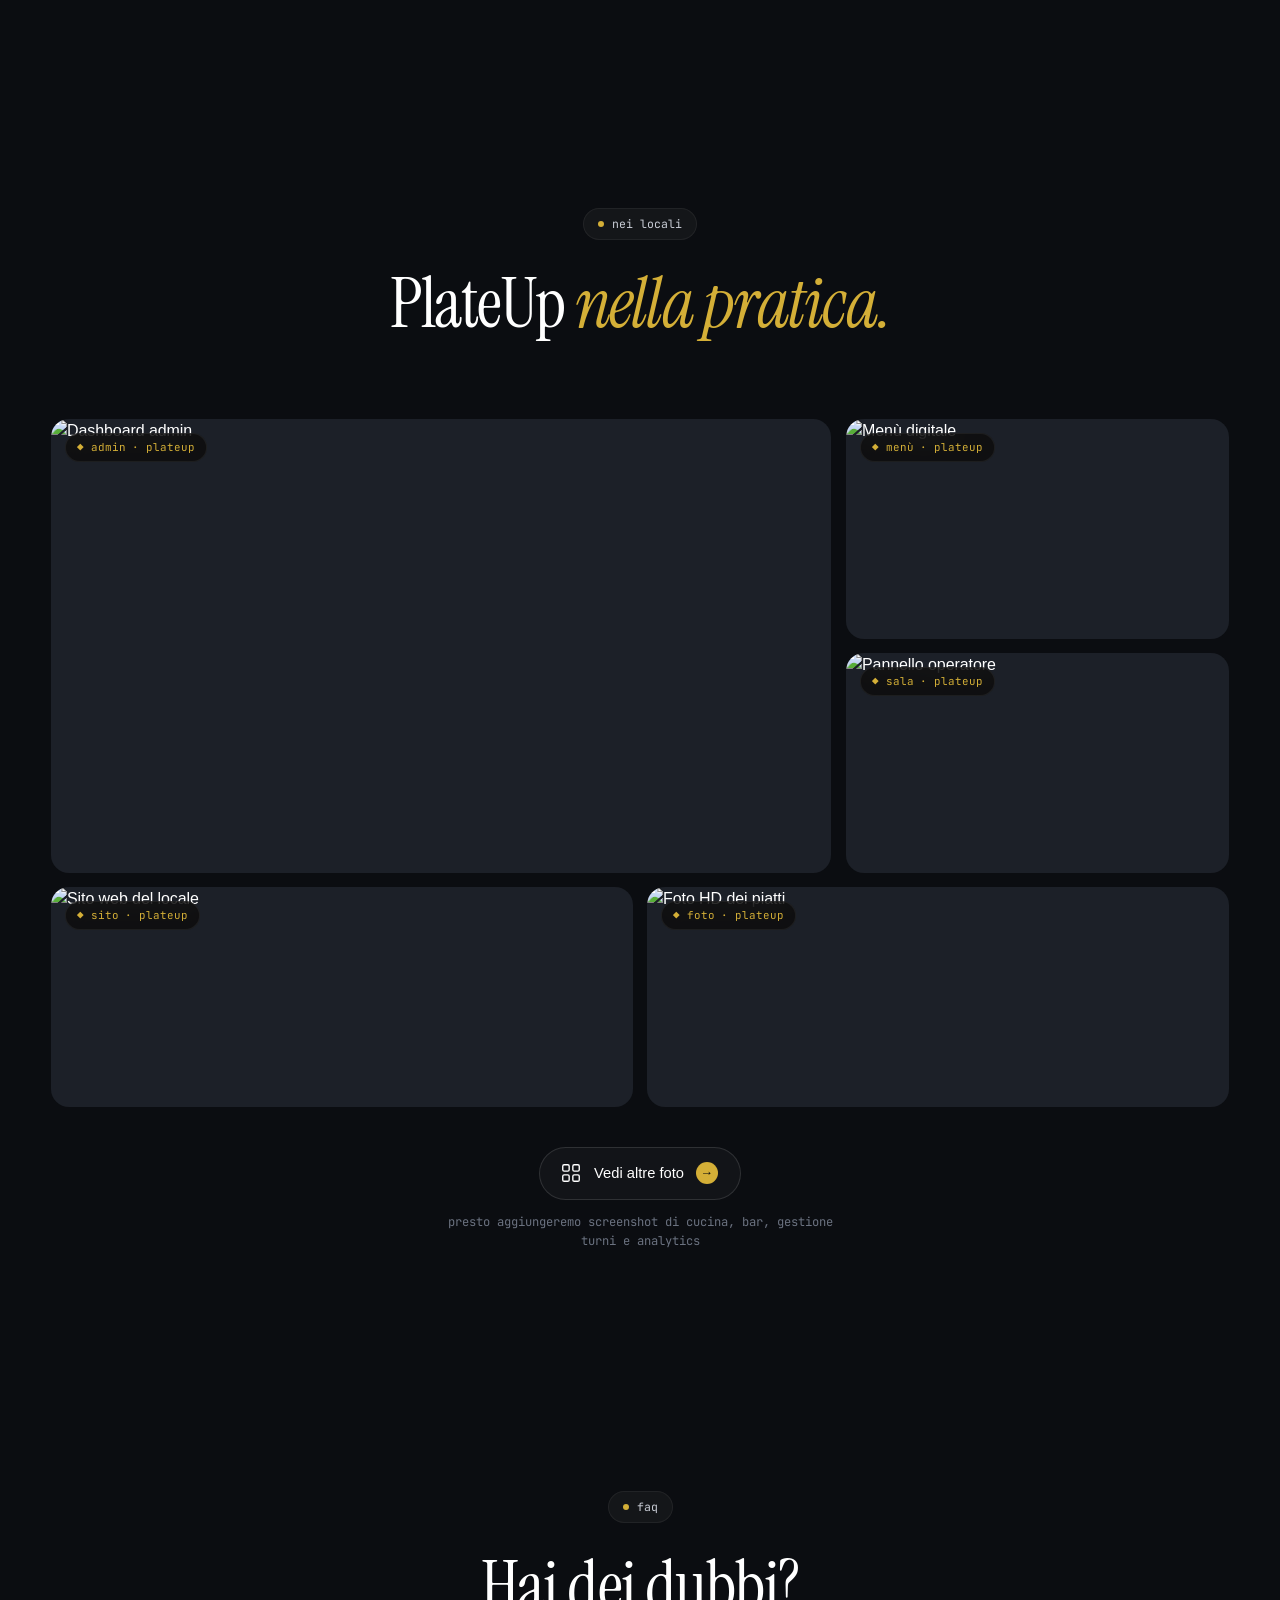
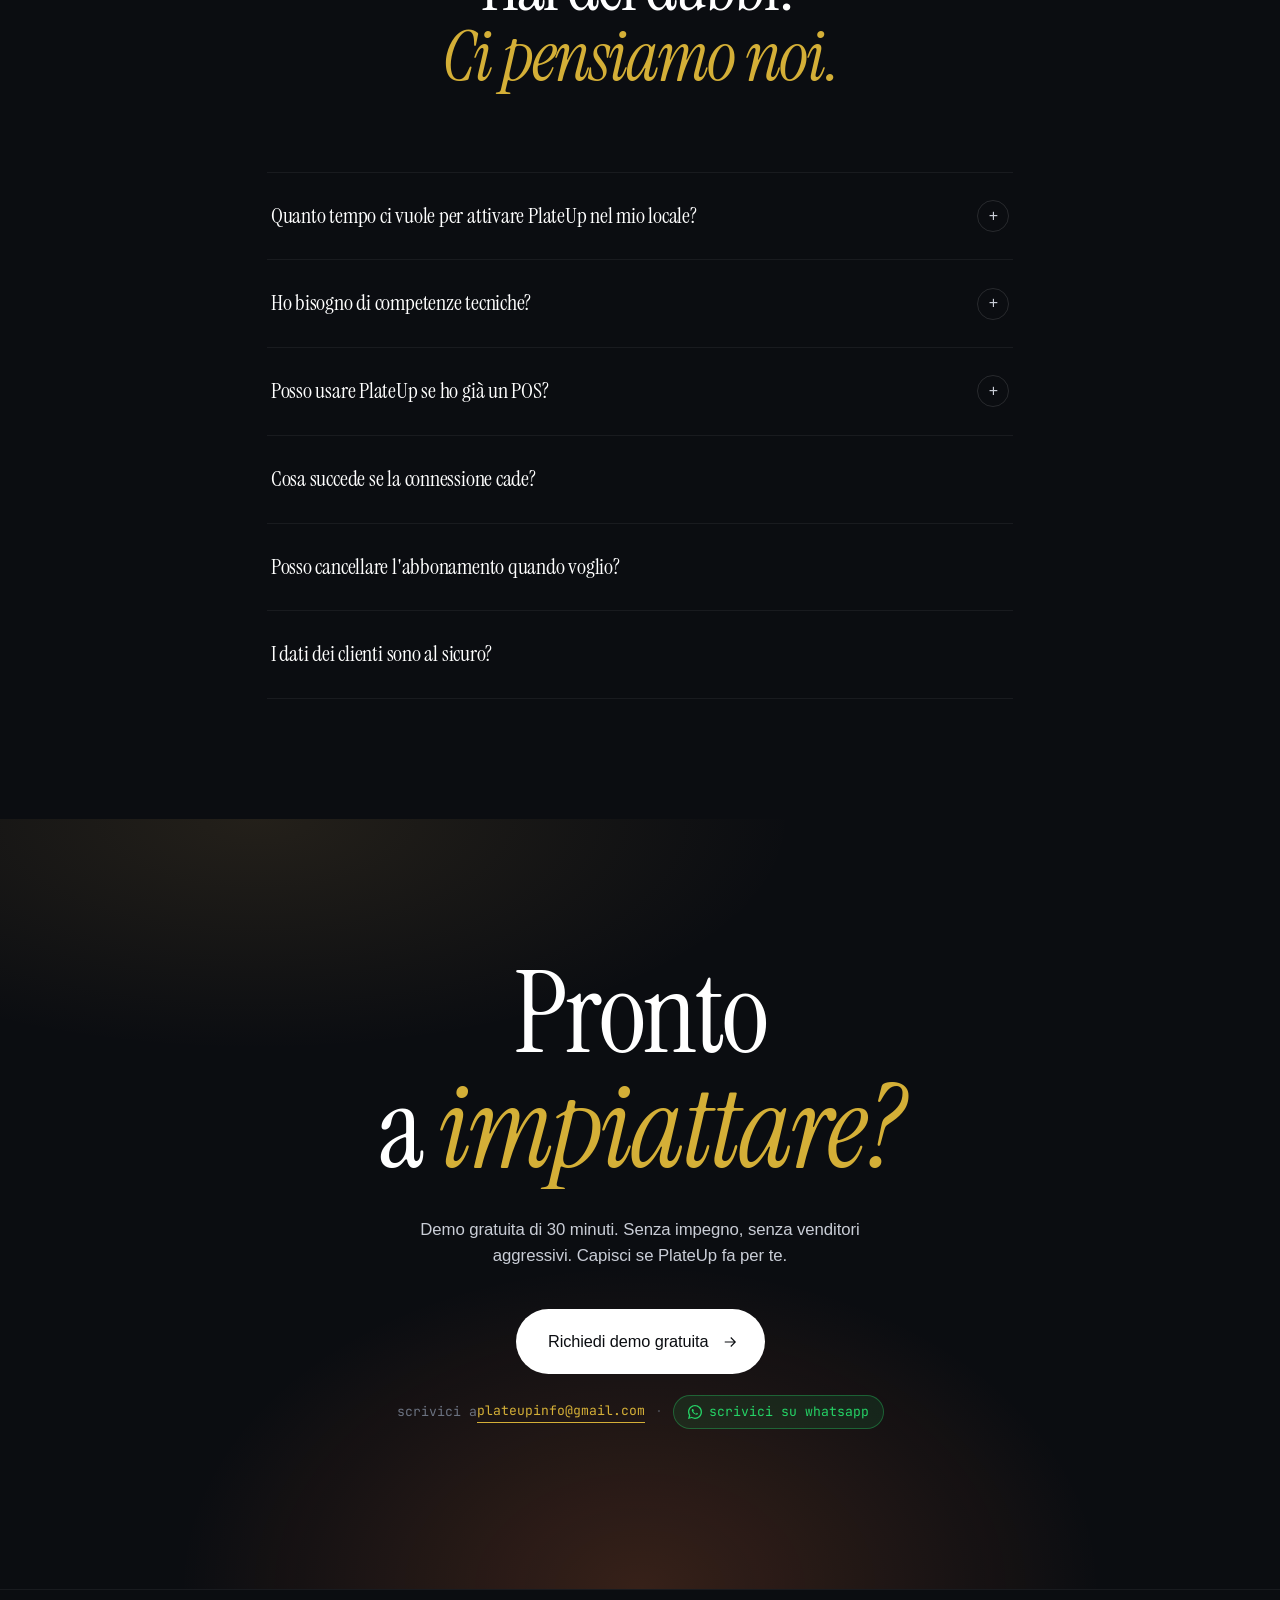
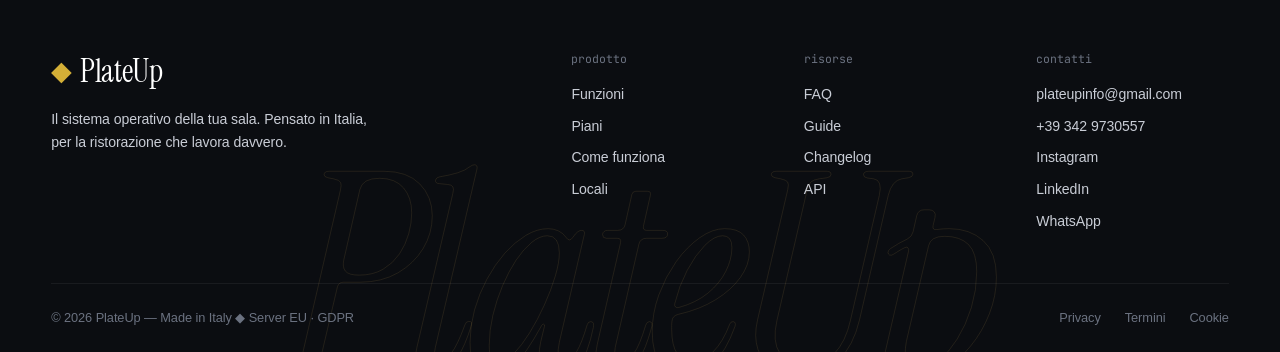
==== commit bd77f9d7: "Add files via upload" ====
--- a/site 3/index.html
+++ b/site 3/index.html
@@ -197,15 +197,7 @@
           </div>
         </div>
       </div>
-      <div class="scroll-dots" id="bento-dots">
-  <span class="scroll-dot active"></span>
-  <span class="scroll-dot"></span>
-  <span class="scroll-dot"></span>
-  <span class="scroll-dot"></span>
-  <span class="scroll-dot"></span>
-  <span class="scroll-dot"></span>
-</div>
-    </article>
+      </article>
 
     <!-- 2. Ordini e gestione tavoli live -->
     <article class="bento-card bento-2 accent" data-reveal-block>
@@ -324,8 +316,8 @@
       </div>
     </article>
 
-  </div>
-   <div class="bento-dots scroll-dots"></div>
+</div>
+  <div class="scroll-dots" id="bento-dots"></div>
 </section>
 
 <!-- ── STICKY HOW IT WORKS ── -->
@@ -619,11 +611,7 @@
   </article>
 
 </div>
-  <div class="scroll-dots" id="plans-dots">
-  <span class="scroll-dot active"></span>
-  <span class="scroll-dot"></span>
-  <span class="scroll-dot"></span>
-</div>
+<div class="scroll-dots" id="plans-dots"></div>
 </section>
 
 <!-- ── GALLERY ── -->
--- a/site 3/styles.css
+++ b/site 3/styles.css
@@ -587,14 +587,22 @@
   position: relative;
   z-index: 1;
 }
-.bento {
-  display: grid;
-  grid-template-columns: repeat(12, 1fr);
-  grid-auto-rows: minmax(200px, auto);
-  gap: 14px;
-  max-width: 1400px;
-  margin: 0 auto;
-  scroll-snap-type: x mandatory;
+@media (max-width: 640px) {
+  .bento {
+    display: flex;
+    overflow-x: auto;
+    overflow-y: hidden;
+    scroll-snap-type: x mandatory;
+    -webkit-overflow-scrolling: touch;
+    gap: 12px;
+    padding: 0 4% 16px;
+    margin: 0 -4%;
+    scroll-padding-left: 4%;
+  }
+  .bento-card {
+    flex: 0 0 82vw;
+    scroll-snap-align: start;
+  }
 }
 
 .bento-card {
@@ -1938,16 +1946,22 @@
   .plans {
     display: flex;
     overflow-x: auto;
+    overflow-y: hidden;
     scroll-snap-type: x mandatory;
     -webkit-overflow-scrolling: touch;
     gap: 12px;
-    padding: 0 4% 20px;
+    padding: 14px 4% 20px;
     margin: 0 -4%;
     scroll-padding-left: 4%;
   }
   .plan {
     flex: 0 0 82vw;
     scroll-snap-align: start;
+    padding-top: 20px;
+  }
+  .plan-badge {
+    font-size: .58rem;
+    padding: 3px 9px;
   }
   .plans::-webkit-scrollbar { height: 3px; }
   .plans::-webkit-scrollbar-track { background: var(--line); border-radius: 2px; }
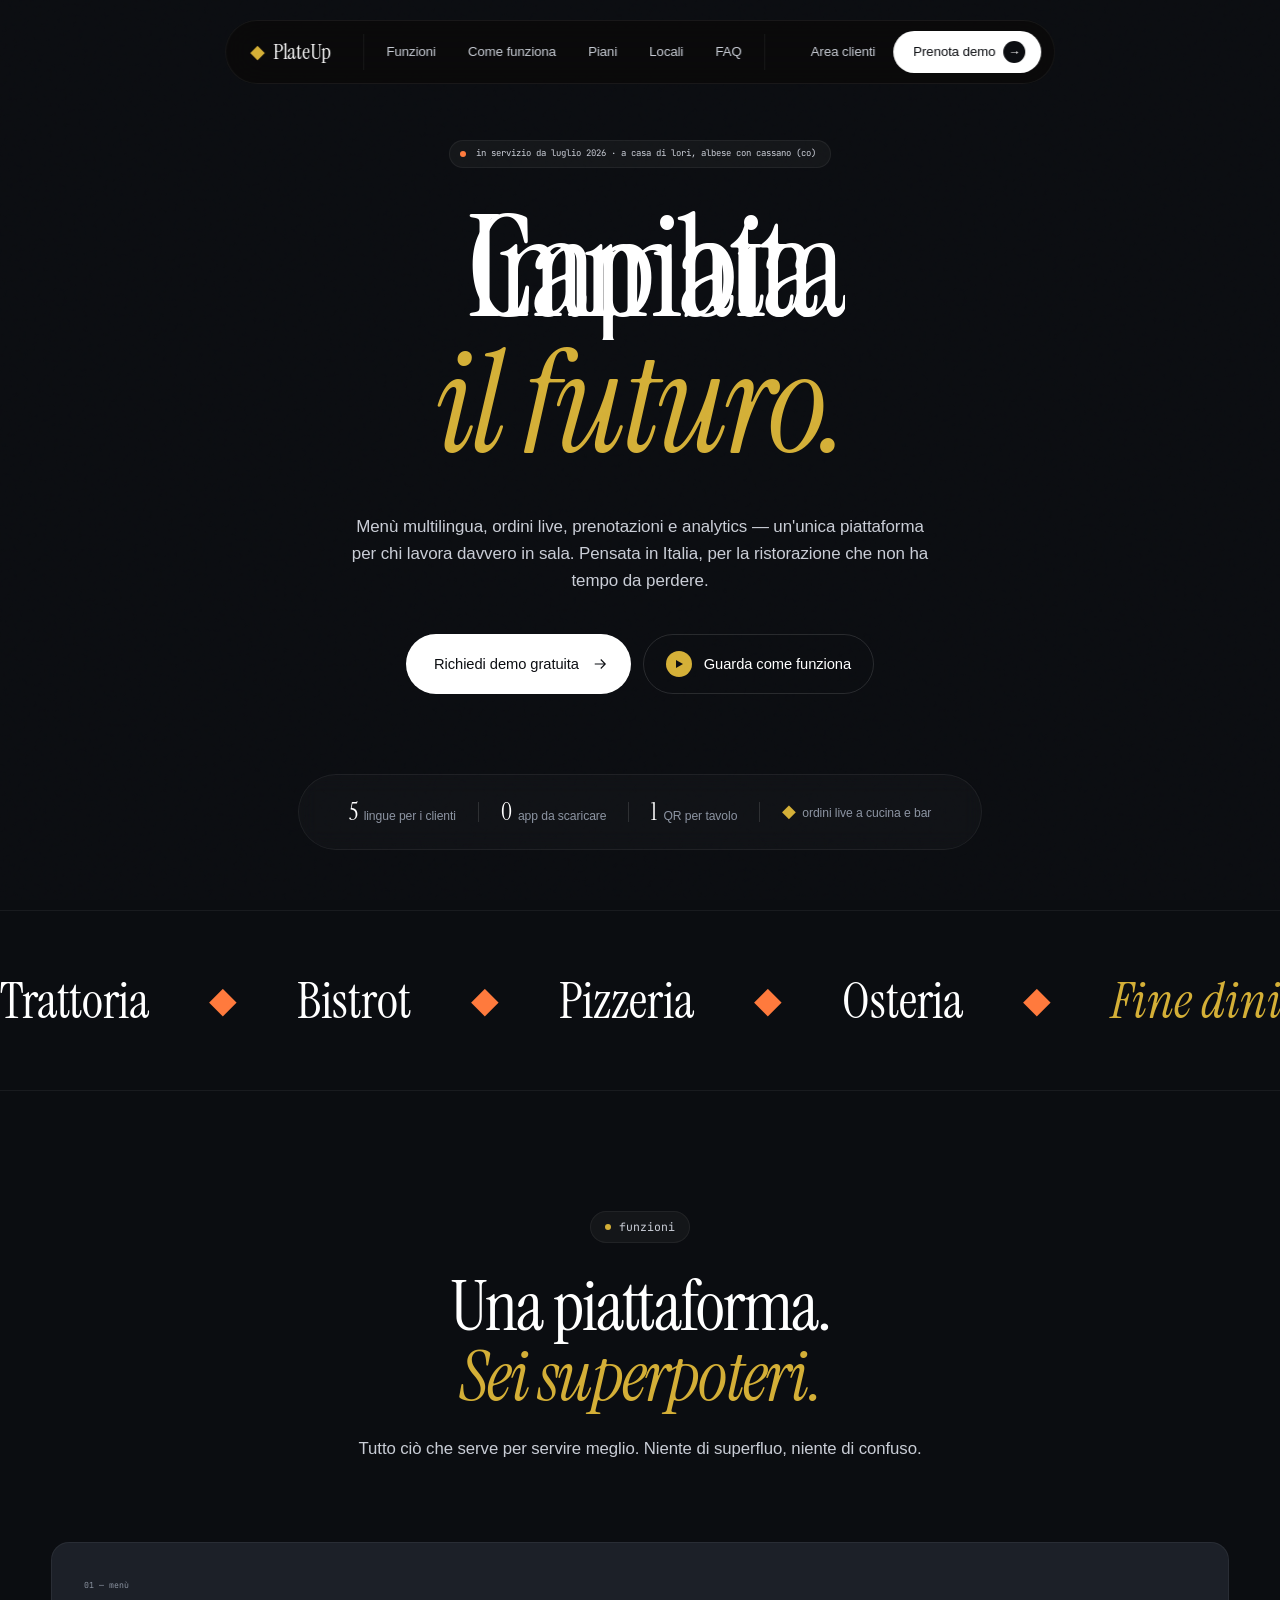
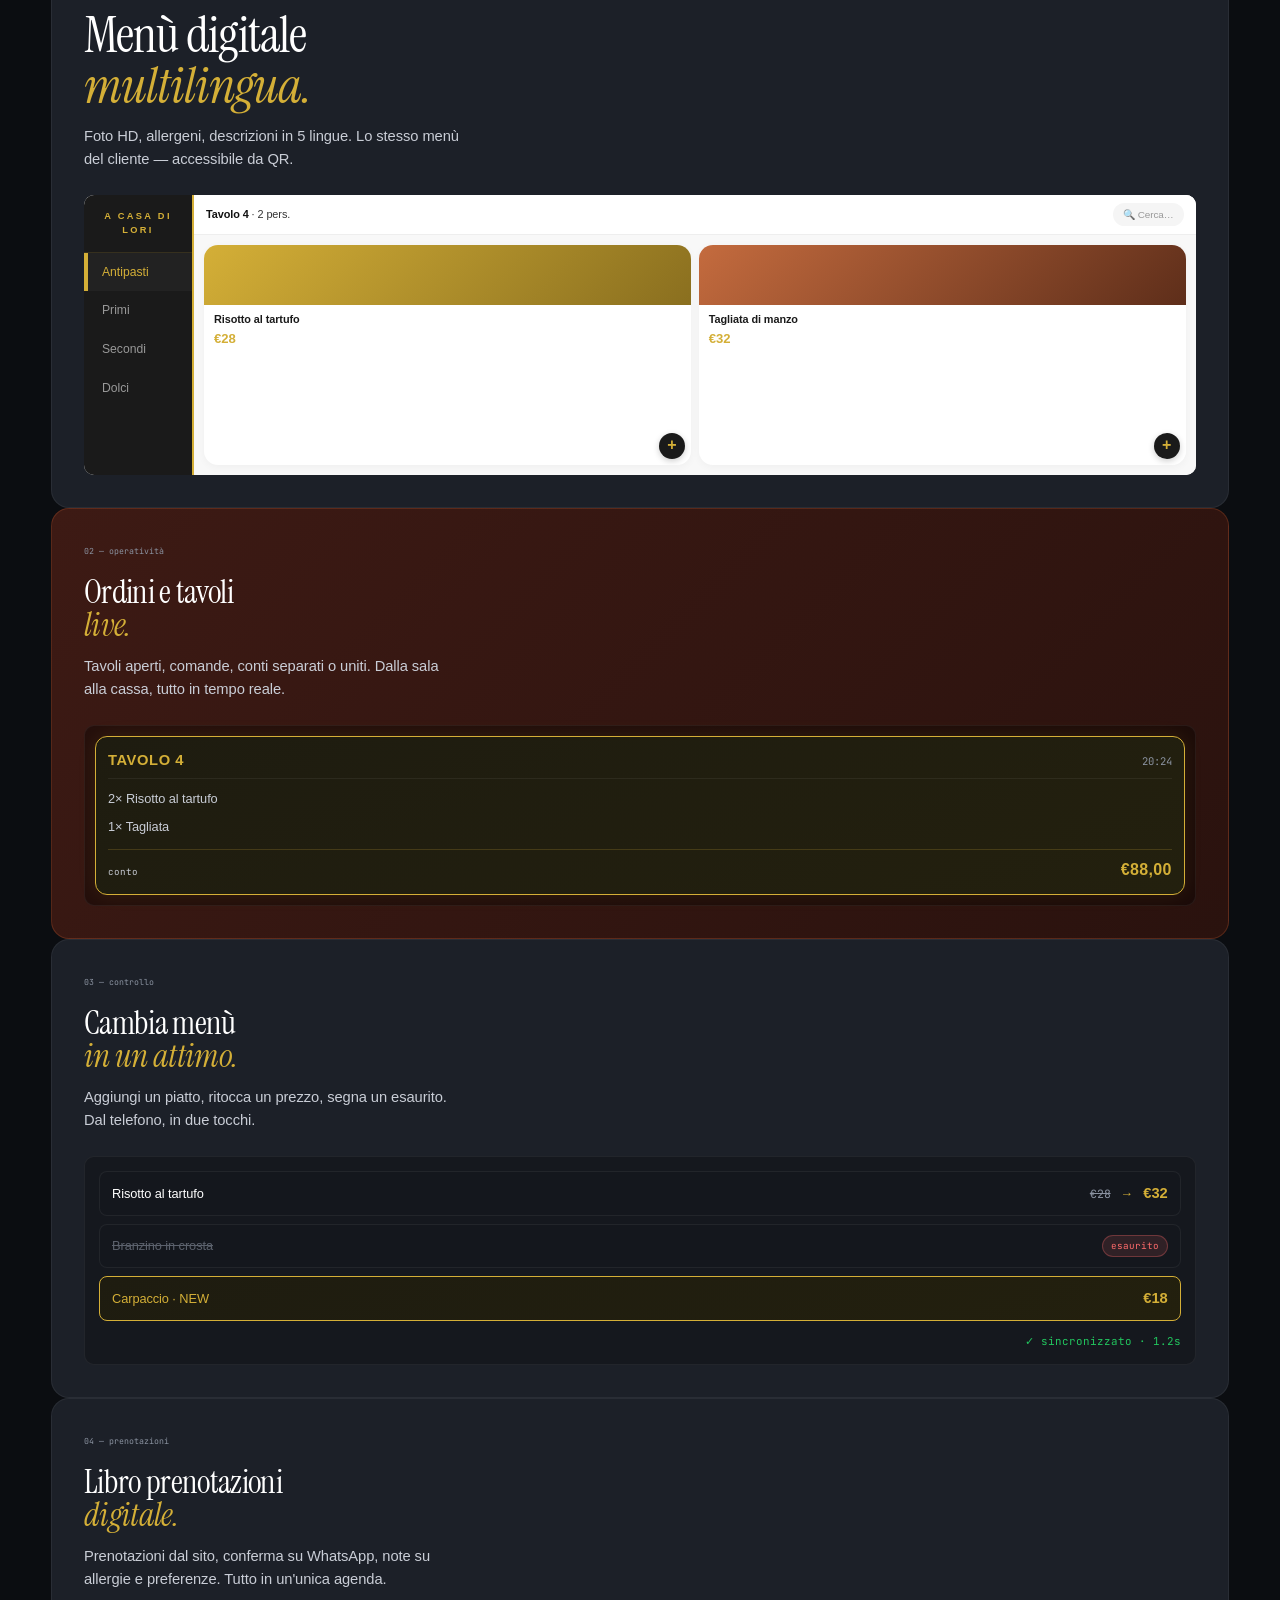
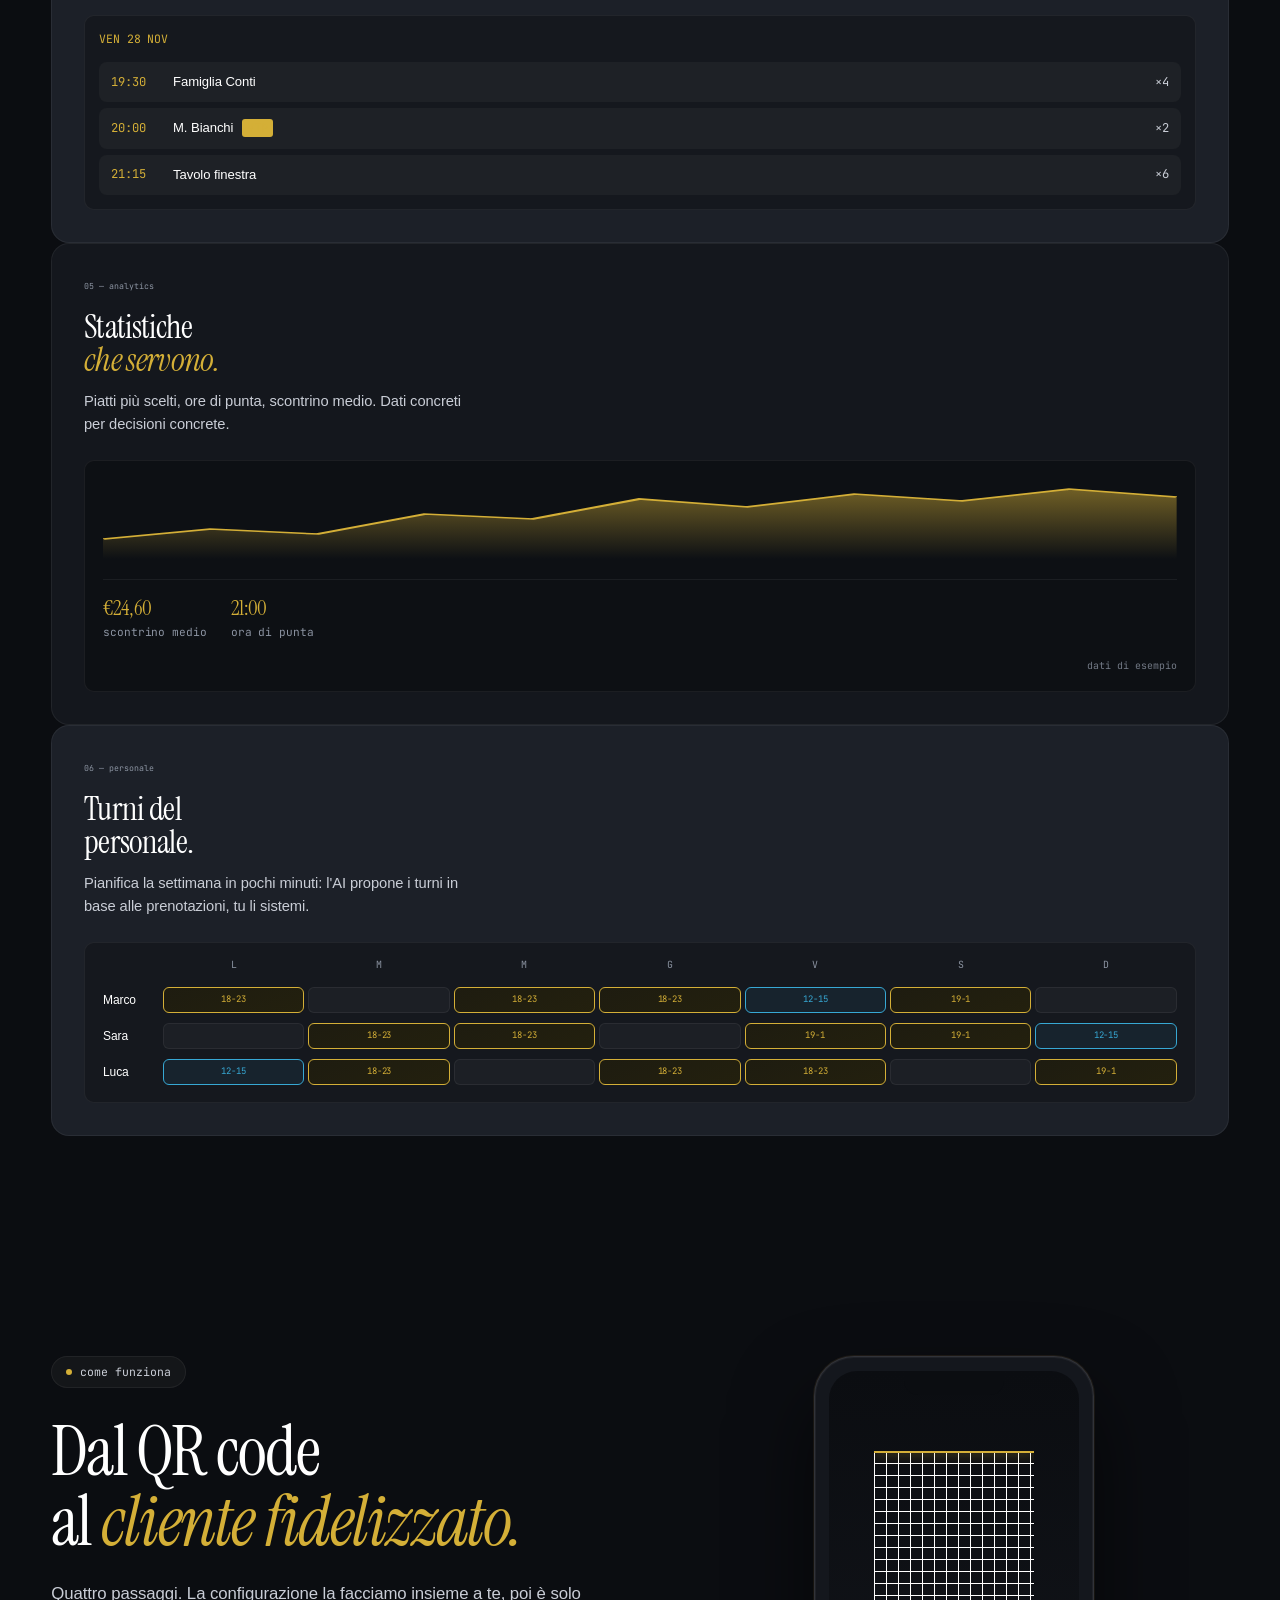
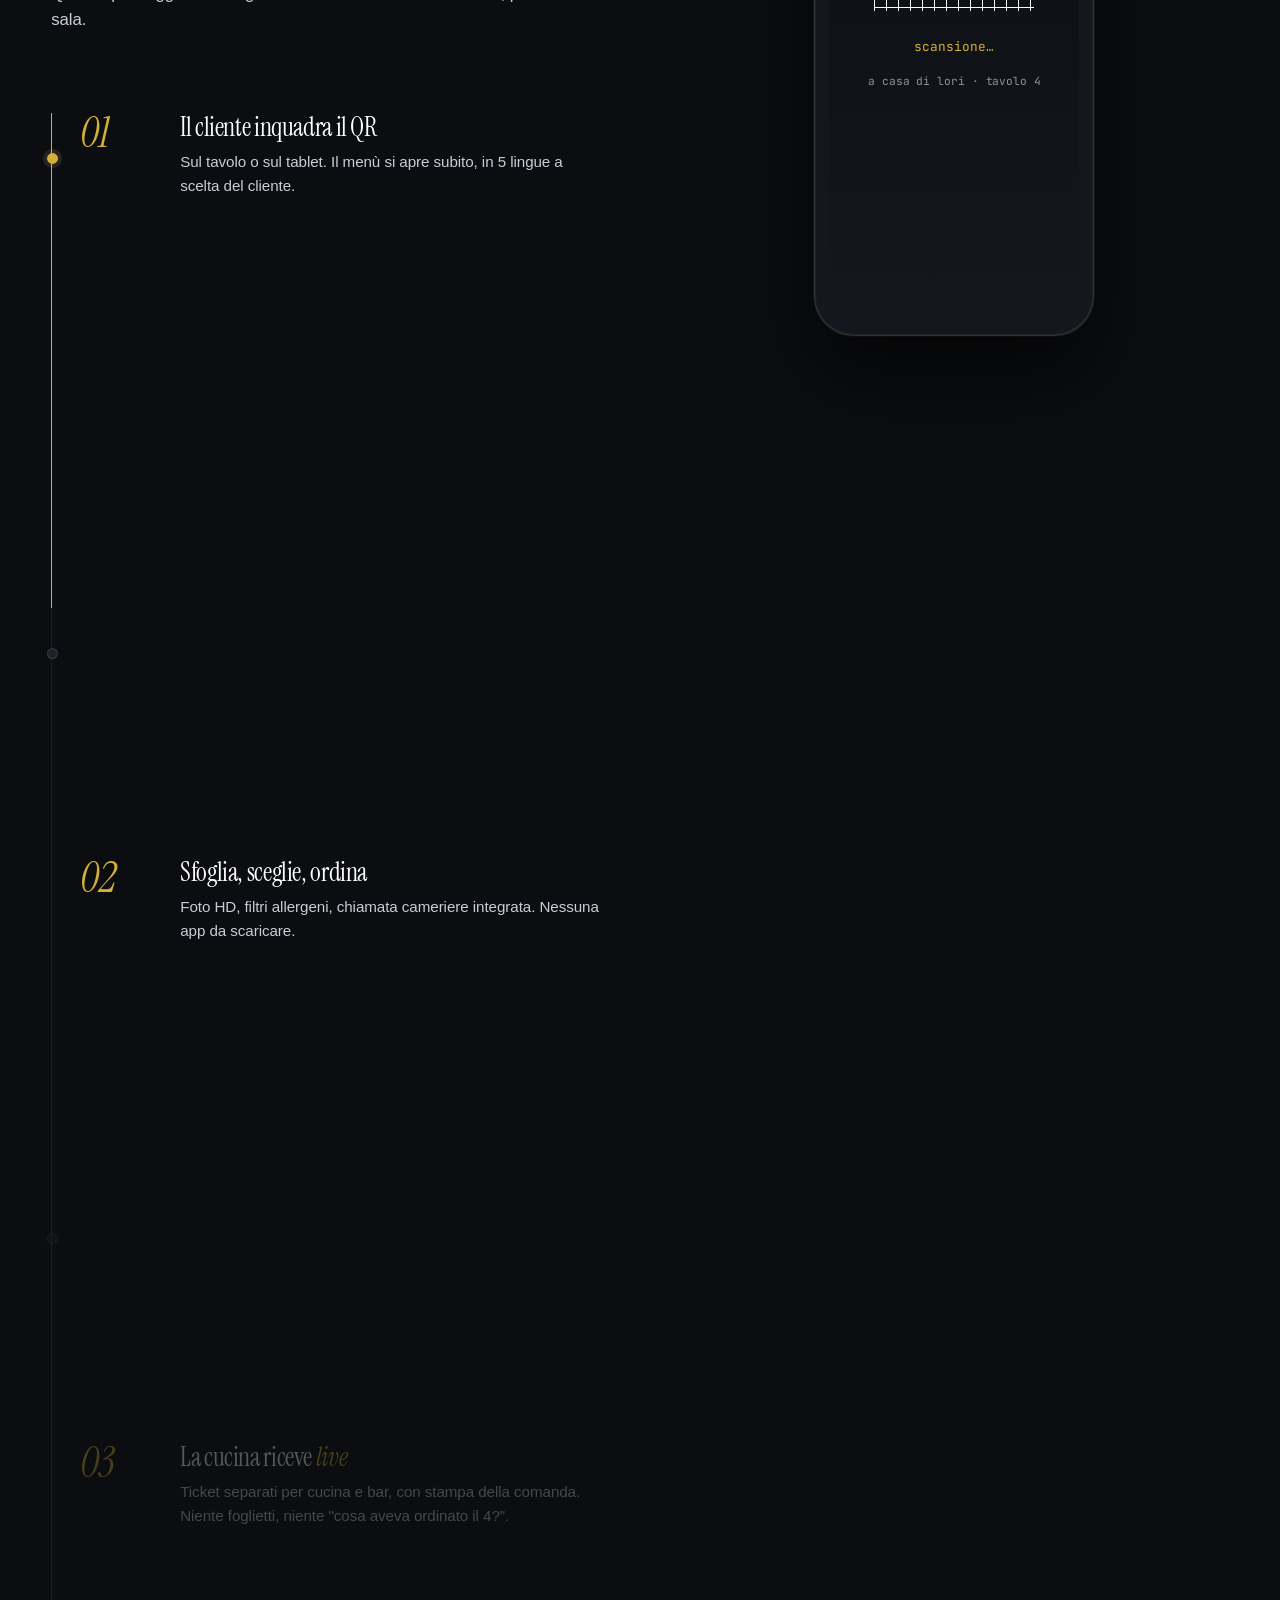
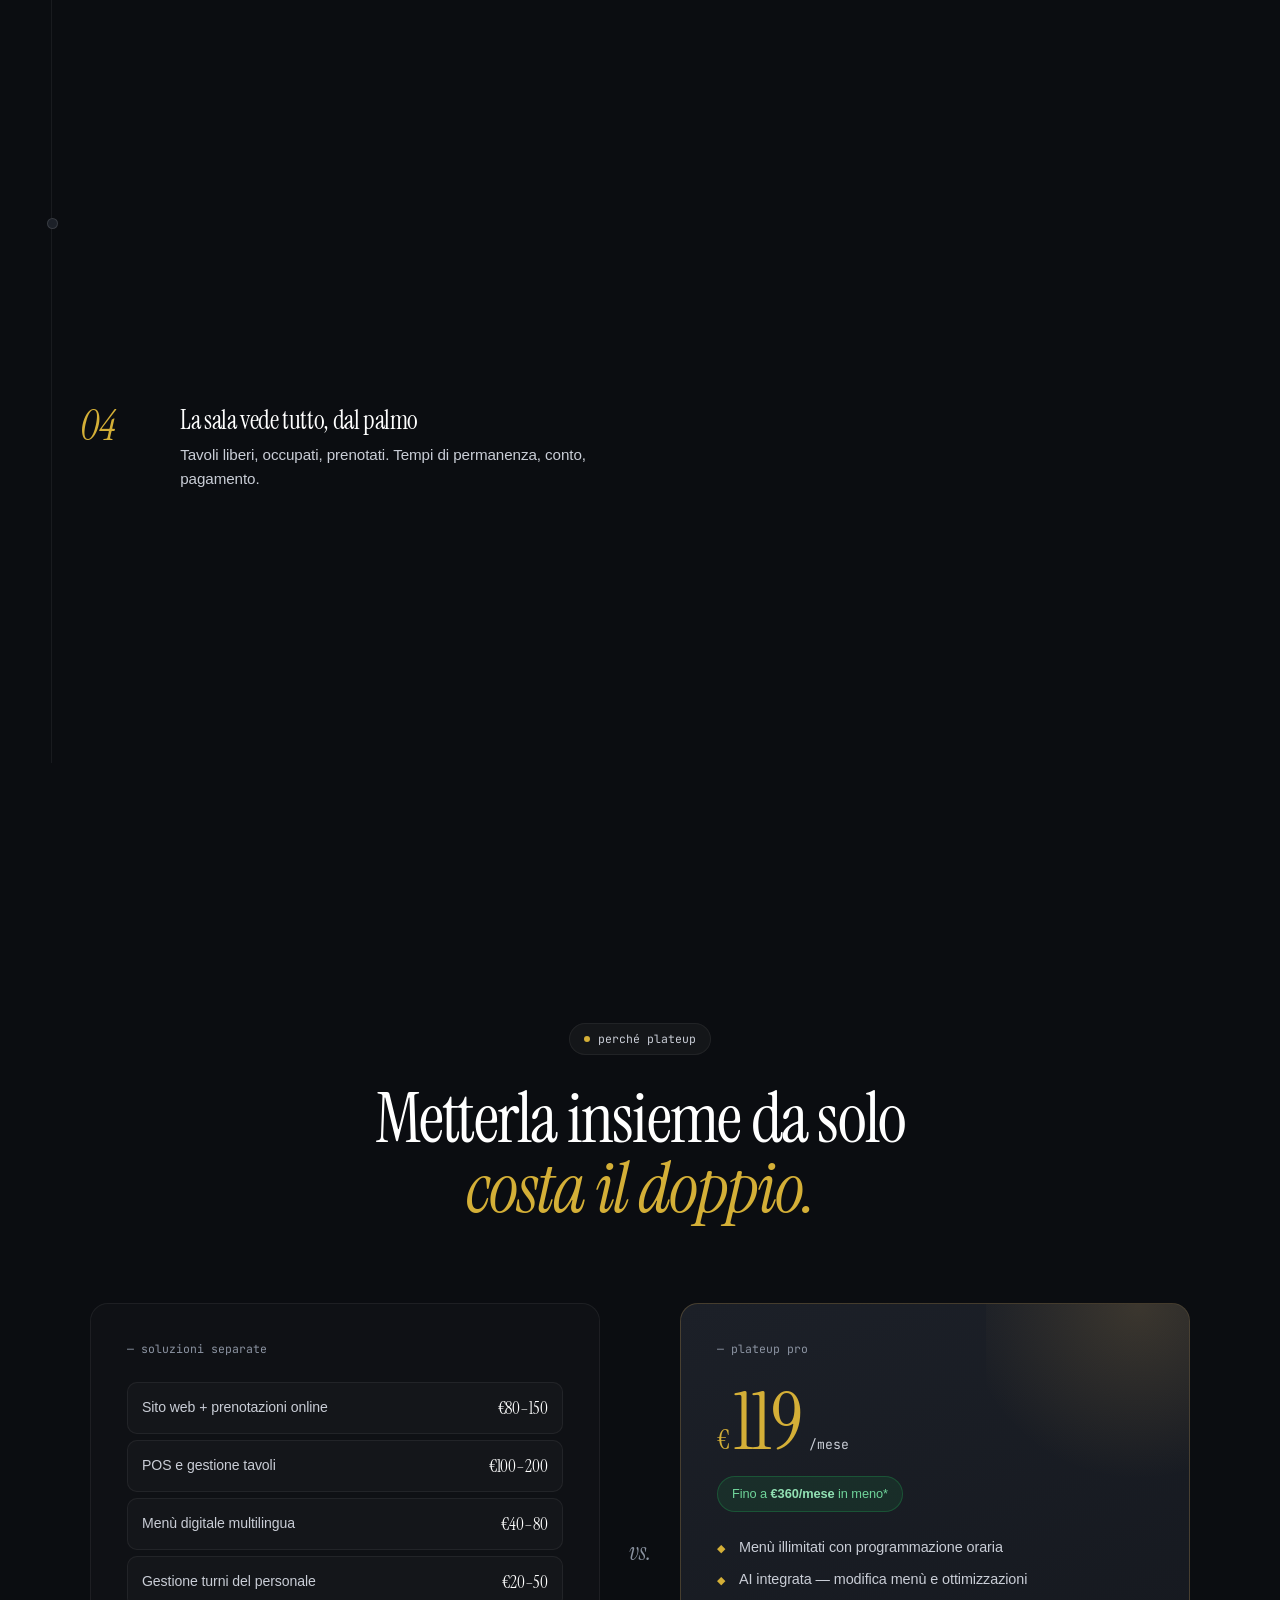
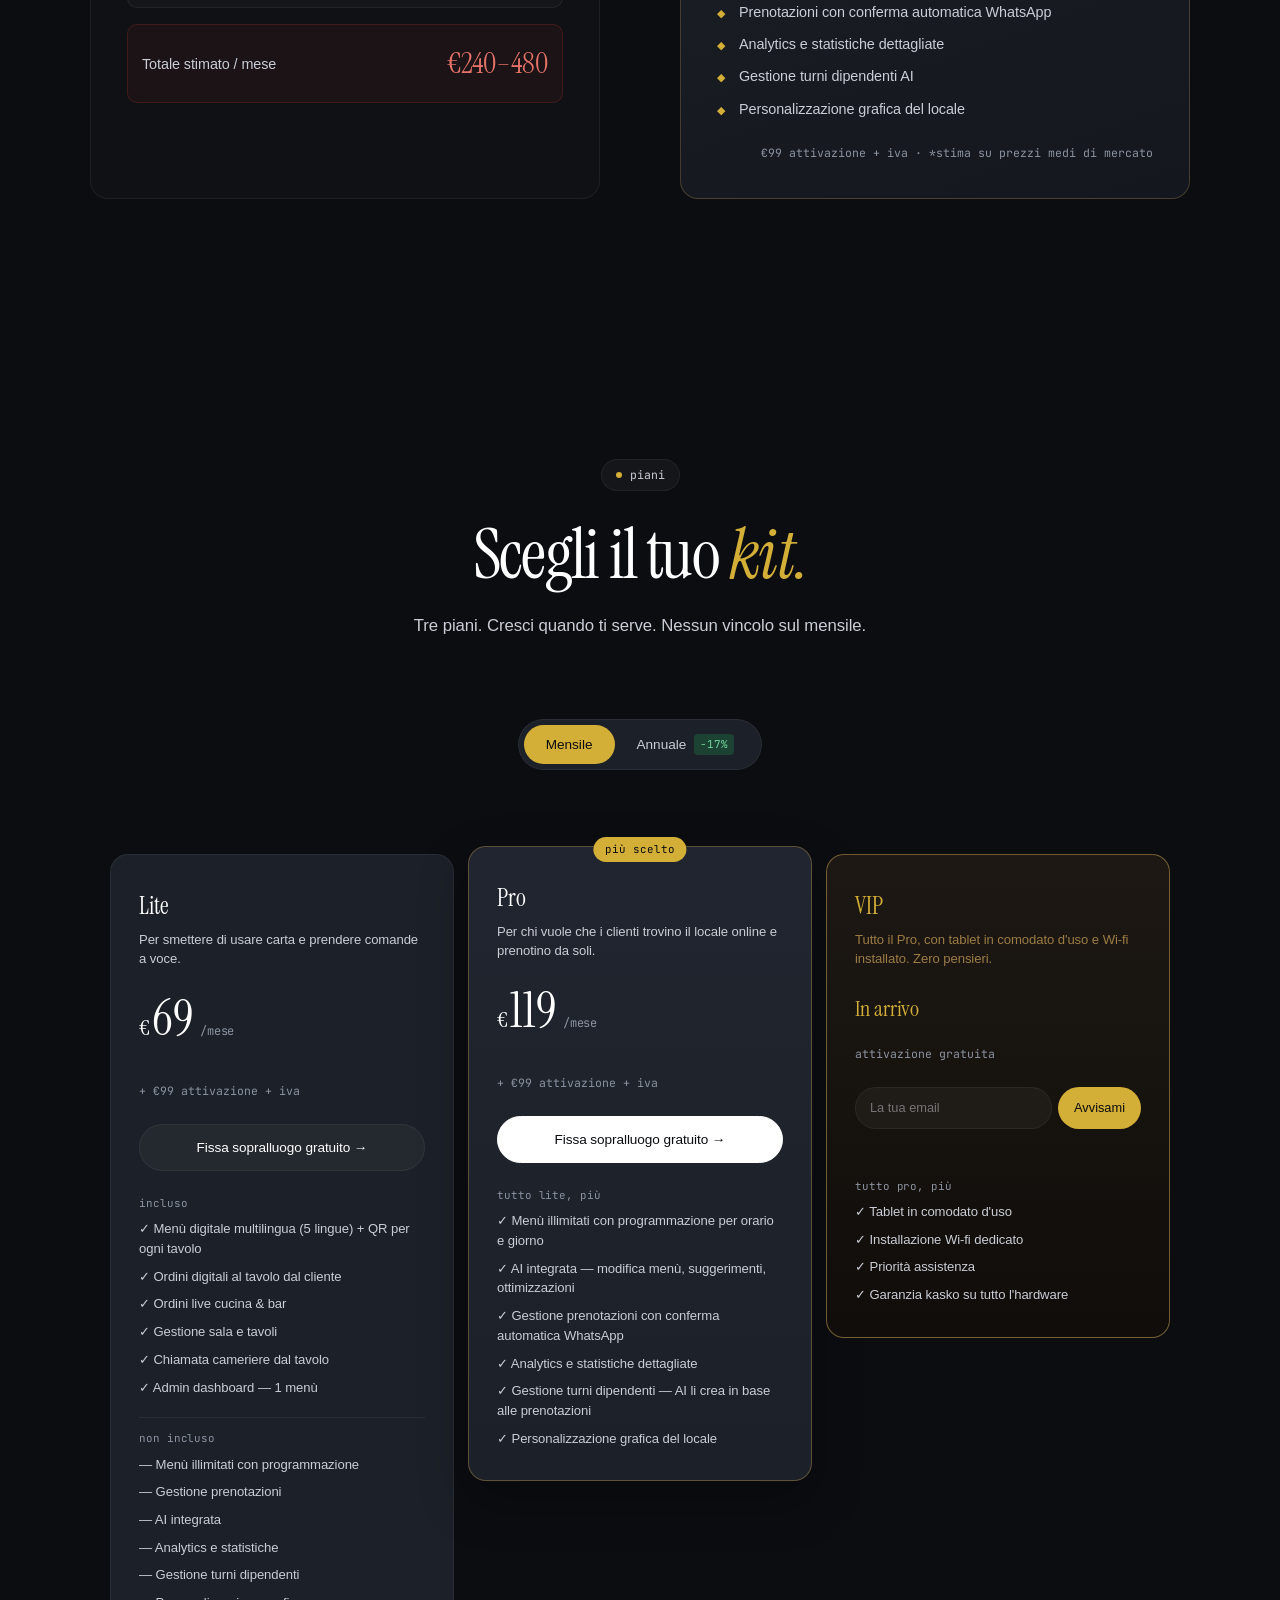
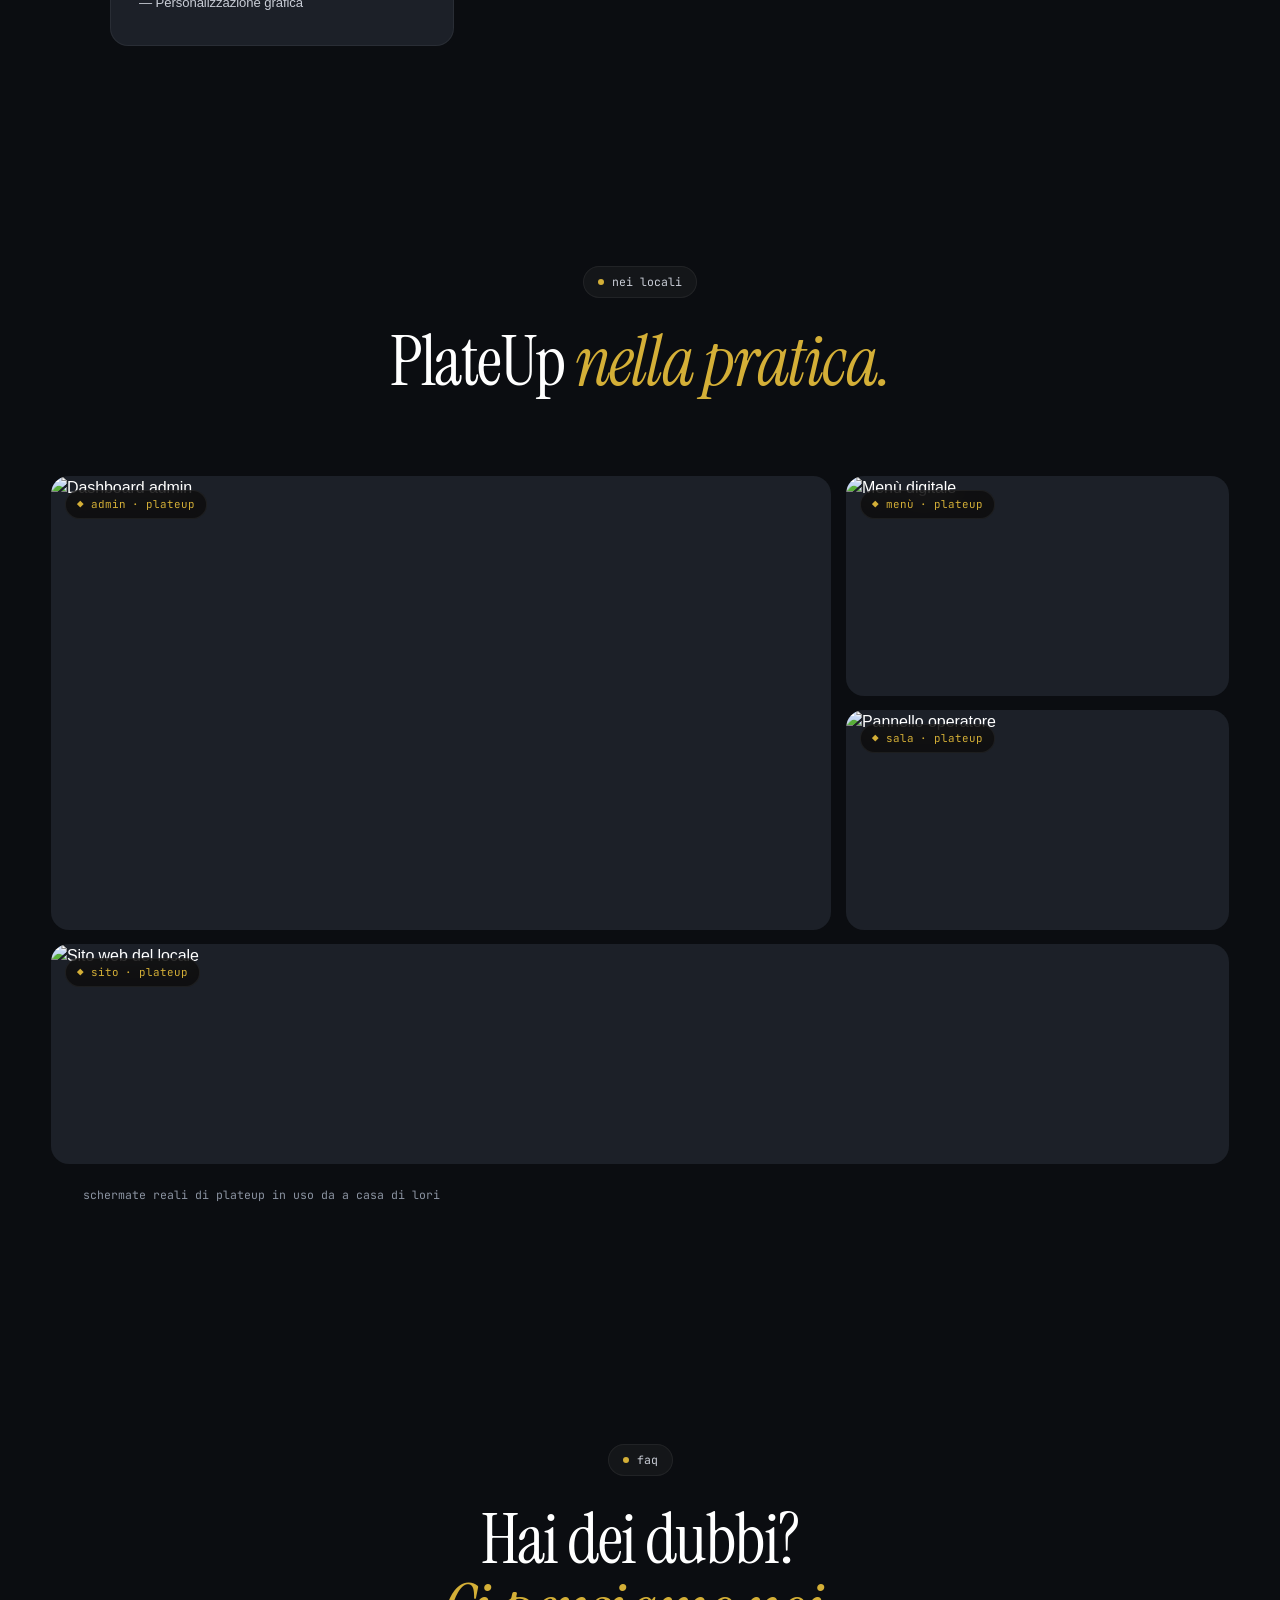
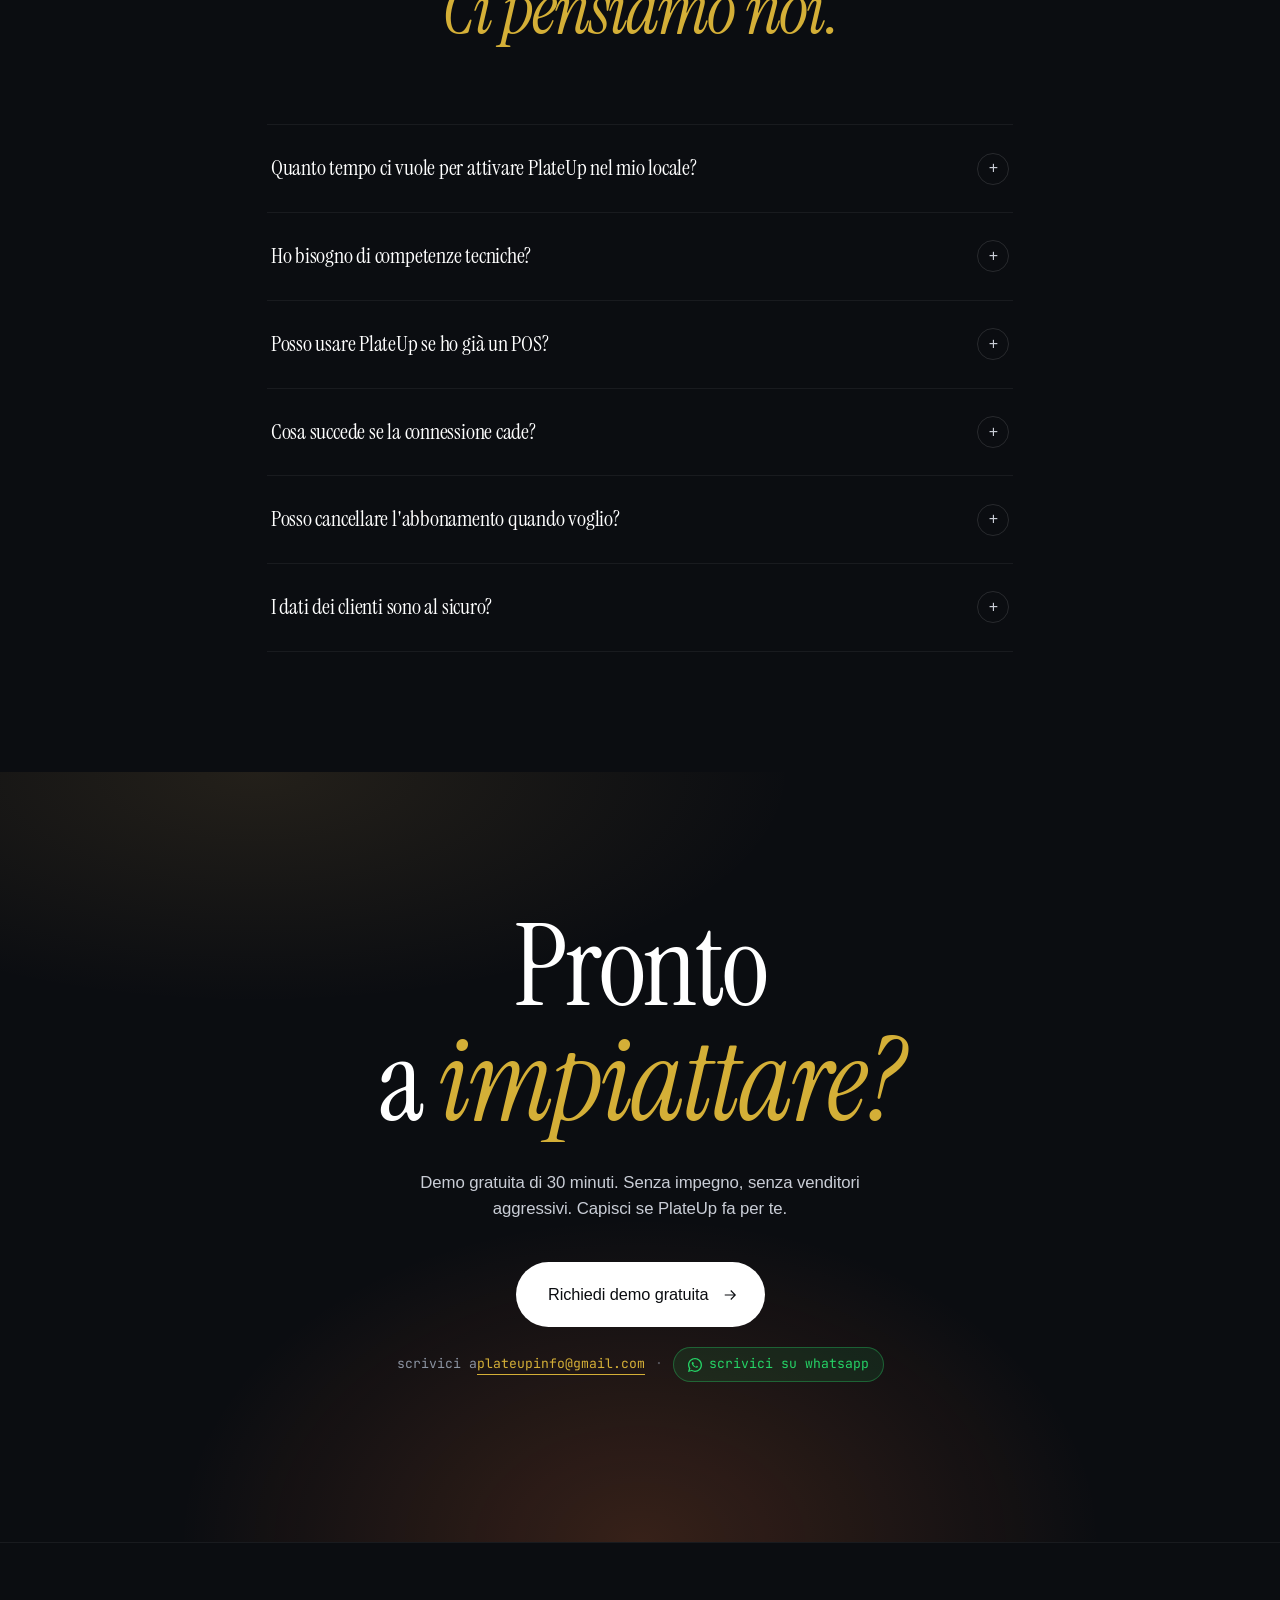
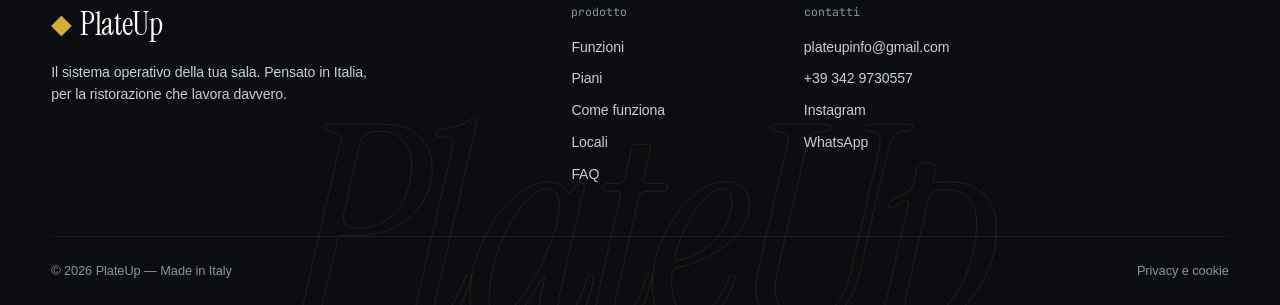
==== commit bb314379: "Sito: contenuti veri, richiesta demo, area clienti sicura, privacy, ritocchi grafici Co-Authored-By:" ====
--- a/site 3/index.html
+++ b/site 3/index.html
@@ -4,6 +4,13 @@
 <meta charset="UTF-8">
 <meta name="viewport" content="width=device-width, initial-scale=1.0">
 <title>PlateUp — Il sistema operativo della tua sala</title>
+<meta name="description" content="Menù digitale multilingua, ordini dal tavolo a cucina e bar, gestione sala, prenotazioni e turni. Software per ristoranti e bar, pensato in Italia.">
+<meta name="theme-color" content="#0a0908">
+<meta property="og:type" content="website">
+<meta property="og:title" content="PlateUp — Il sistema operativo della tua sala">
+<meta property="og:description" content="Menù multilingua, ordini live a cucina e bar, sala, prenotazioni e turni in un'unica piattaforma.">
+<meta property="og:locale" content="it_IT">
+<link rel="icon" href="data:image/svg+xml,%3Csvg xmlns='http://www.w3.org/2000/svg' viewBox='0 0 32 32'%3E%3Crect width='32' height='32' rx='7' fill='%230a0908'/%3E%3Cpath d='M16 6l10 10-10 10L6 16z' fill='%23d4af37'/%3E%3C/svg%3E">
 <link rel="preconnect" href="https://fonts.googleapis.com">
 <link rel="preconnect" href="https://fonts.gstatic.com" crossorigin>
 <link href="https://fonts.googleapis.com/css2?family=Instrument+Serif:ital@0;1&family=JetBrains+Mono:wght@400;500&display=swap" rel="stylesheet">
@@ -34,9 +41,8 @@
     <a href="#faq" class="nav-link">FAQ</a>
   </div>
   <div class="nav-right">
-    <a href="#" class="nav-login" id="open-auth">Accedi</a>
-    <a href="#" class="nav-register" id="open-signup">Registrati</a>
-    <a href="#contact" class="btn-magnetic" data-magnetic>
+    <a href="#" class="nav-login" id="open-auth">Area clienti</a>
+    <a href="#contact" class="btn-magnetic" data-magnetic data-demo>
       <span>Prenota demo</span>
       <span class="btn-arrow">→</span>
     </a>
@@ -57,7 +63,7 @@
 
   <div class="hero-eyebrow" data-reveal>
     <span class="dot"></span>
-    <span class="mono">v3.2 — live in 47 locali italiani</span>
+    <span class="mono">in servizio da luglio 2026 · A Casa di Lori, Albese con Cassano (CO)</span>
   </div>
 
   <h1 class="hero-title">
@@ -76,7 +82,7 @@
   </p>
 
   <div class="hero-ctas" data-reveal data-delay="800">
-    <a href="#contact" class="btn-primary" data-magnetic>
+    <a href="#contact" class="btn-primary" data-magnetic data-demo>
       <span>Richiedi demo gratuita</span>
       <svg viewBox="0 0 24 24" fill="none" stroke="currentColor" stroke-width="1.5"><path d="M5 12h14M13 6l6 6-6 6"/></svg>
     </a>
@@ -88,23 +94,23 @@
 
   <div class="hero-meta" data-reveal data-delay="1000">
     <div class="meta-item">
-      <span class="meta-num" data-count="4">0</span><span class="meta-sym">.000+</span>
-      <span class="meta-lbl">ordini live al mese</span>
+      <span class="meta-num">5</span>
+      <span class="meta-lbl">lingue per i clienti</span>
     </div>
     <div class="meta-divider"></div>
     <div class="meta-item">
-      <span class="meta-num" data-count="25">0</span><span class="meta-sym">%</span>
-      <span class="meta-lbl">rotazione tavoli</span>
+      <span class="meta-num">0</span>
+      <span class="meta-lbl">app da scaricare</span>
     </div>
     <div class="meta-divider"></div>
     <div class="meta-item">
-      <span class="meta-num">5</span><span class="meta-sym">↗</span>
-      <span class="meta-lbl">lingue native</span>
+      <span class="meta-num">1</span>
+      <span class="meta-lbl">QR per tavolo</span>
     </div>
     <div class="meta-divider"></div>
     <div class="meta-item">
-      <span class="meta-num">∞</span>
-      <span class="meta-lbl">menù ristampati</span>
+      <span class="meta-sym">◆</span>
+      <span class="meta-lbl">ordini live a cucina e bar</span>
     </div>
   </div>
 
@@ -150,7 +156,7 @@
     <div class="sec-tag"><span class="dot"></span> Funzioni</div>
     <h2 class="sec-title">
       Una piattaforma.<br>
-      <em>Sette superpoteri.</em>
+      <em>Sei superpoteri.</em>
     </h2>
     <p class="sec-lede">Tutto ciò che serve per servire meglio. Niente di superfluo, niente di confuso.</p>
   </header>
@@ -242,7 +248,7 @@
     <article class="bento-card bento-4" data-reveal-block>
       <div class="bento-eyebrow"><span class="mono">04 — prenotazioni</span></div>
       <h3>Libro prenotazioni<br><em>digitale.</em></h3>
-      <p>Calendario, database clienti, note su allergie e preferenze. Riconosci gli habitué prima ancora di sedersi.</p>
+      <p>Prenotazioni dal sito, conferma su WhatsApp, note su allergie e preferenze. Tutto in un'unica agenda.</p>
       <div class="bento-visual book-mock">
         <div class="book-day">VEN 28 NOV</div>
         <div class="book-slot"><span>19:30</span><span class="b-name">Famiglia Conti</span><span class="b-num">×4</span></div>
@@ -268,9 +274,10 @@
           <path class="chart-line" d="M0,60 L20,50 L40,55 L60,35 L80,40 L100,20 L120,28 L140,15 L160,22 L180,10 L200,18" fill="none" stroke="#d4af37" stroke-width="1.5"/>
         </svg>
         <div class="chart-stats">
-          <div><span class="cs-num">+34%</span><span class="cs-lbl">scontrino medio</span></div>
-          <div><span class="cs-num">23m</span><span class="cs-lbl">tempo medio</span></div>
-        </div>
+          <div><span class="cs-num">€24,60</span><span class="cs-lbl">scontrino medio</span></div>
+          <div><span class="cs-num">21:00</span><span class="cs-lbl">ora di punta</span></div>
+        </div>
+        <div class="mock-note mono">dati di esempio</div>
       </div>
     </article>
 
@@ -278,7 +285,7 @@
     <article class="bento-card bento-6" data-reveal-block>
       <div class="bento-eyebrow"><span class="mono">06 — personale</span></div>
       <h3>Turni del<br>personale.</h3>
-      <p>Pianifica, modifica, comunica. Ogni dipendente vede il suo turno dal telefono.</p>
+      <p>Pianifica la settimana in pochi minuti: l'AI propone i turni in base alle prenotazioni, tu li sistemi.</p>
       <div class="bento-visual shifts-mock">
         <div class="sh-week">
           <span>L</span><span>M</span><span>M</span><span>G</span><span>V</span><span>S</span><span>D</span>
@@ -327,7 +334,7 @@
       <header class="sec-header left" data-reveal-block>
         <div class="sec-tag"><span class="dot"></span> Come funziona</div>
         <h2 class="sec-title">Dal QR code<br>al <em>cliente fidelizzato.</em></h2>
-        <p class="sec-lede">Quattro passaggi. Niente formazione, niente tecnici. Solo sala.</p>
+        <p class="sec-lede">Quattro passaggi. La configurazione la facciamo insieme a te, poi è solo sala.</p>
       </header>
 
       <ol class="how-steps">
@@ -335,7 +342,7 @@
           <div class="step-num">01</div>
           <div class="step-body">
             <h4>Il cliente inquadra il QR</h4>
-            <p>Sul tavolo o sul tablet. Il menù si apre nella lingua del telefono, in due secondi.</p>
+            <p>Sul tavolo o sul tablet. Il menù si apre subito, in 5 lingue a scelta del cliente.</p>
           </div>
         </li>
         <li class="how-step" data-step="1">
@@ -349,7 +356,7 @@
           <div class="step-num">03</div>
           <div class="step-body">
             <h4>La cucina riceve <em>live</em></h4>
-            <p>Ticket separati per cucina e bar. Pulsante "pronto", stampa automatica, zero errori.</p>
+            <p>Ticket separati per cucina e bar, con stampa della comanda. Niente foglietti, niente "cosa aveva ordinato il 4?".</p>
           </div>
         </li>
         <li class="how-step" data-step="3">
@@ -482,11 +489,11 @@
         <li><span>Sito web + prenotazioni online</span><span class="c-price">€80–150</span></li>
         <li><span>POS e gestione tavoli</span><span class="c-price">€100–200</span></li>
         <li><span>Menù digitale multilingua</span><span class="c-price">€40–80</span></li>
-        <li><span>WiFi pro + assistenza</span><span class="c-price">€90–170</span></li>
+        <li><span>Gestione turni del personale</span><span class="c-price">€20–50</span></li>
       </ul>
       <div class="cost-total">
         <span>Totale stimato / mese</span>
-        <span class="ct-price">€310–600</span>
+        <span class="ct-price">€240–480</span>
       </div>
     </div>
 
@@ -499,7 +506,7 @@
       <div class="unified-price">
         <span class="up-cur">€</span><span class="up-num">119</span><span class="up-per">/mese</span>
       </div>
-      <div class="save-pill">Risparmi fino a <strong>€400/mese</strong></div>
+      <div class="save-pill">Fino a <strong>€360/mese</strong> in meno*</div>
       <ul class="incl-list">
 		  <li>Menù illimitati con programmazione oraria</li>
 		  <li>AI integrata — modifica menù e ottimizzazioni</li>
@@ -508,7 +515,7 @@
 		  <li>Gestione turni dipendenti AI</li>
 		  <li>Personalizzazione grafica del locale</li>
 		</ul>
-      <div class="unified-foot mono">€99 attivazione + IVA</div>
+      <div class="unified-foot mono">€99 attivazione + IVA · *stima su prezzi medi di mercato</div>
     </div>
   </div>
 </section>
@@ -518,7 +525,7 @@
   <header class="sec-header" data-reveal-block>
     <div class="sec-tag"><span class="dot"></span> Piani</div>
     <h2 class="sec-title">Scegli il tuo <em>kit.</em></h2>
-    <p class="sec-lede">Quattro piani. Cresci quando ti serve. Nessun vincolo.</p>
+    <p class="sec-lede">Tre piani. Cresci quando ti serve. Nessun vincolo sul mensile.</p>
   </header>
 
   <div class="billing-switch" data-reveal-block>
@@ -528,7 +535,7 @@
   </div>
 
   <p class="billing-note" data-billing-note>
-    <span class="mono">↑ pagamento mensile · rinnovo automatico annuale · disdetta libera in qualsiasi momento</span>
+    <span class="mono">↑ prezzo mensile equivalente · si paga una volta l'anno · rinnovo annuale, disdetta entro la scadenza</span>
   </p>
 
 <div class="plans">
@@ -596,7 +603,7 @@
       <div class="plan-price coming">In arrivo</div>
     </div>
     <div class="plan-setup mono">attivazione gratuita</div>
-    <form class="waitlist" onsubmit="event.preventDefault(); window.location.href='mailto:plateupinfo@gmail.com?subject=Lista+d%27attesa+Piano+VIP&body=Voglio+essere+avvisato+al+lancio.+La+mia+email+è:+'+encodeURIComponent(this.querySelector(\'input\').value); this.querySelector(\'.wl-ok\').classList.add(\'show\');">
+    <form class="waitlist" id="vip-waitlist">
       <input type="email" placeholder="La tua email" required>
       <button type="submit">Avvisami</button>
       <div class="wl-ok">✓ Ti avvisiamo al lancio</div>
@@ -622,63 +629,41 @@
   </header>
 
   <div class="gallery-grid">
-    <a class="g-slot g-1" data-reveal-block>
-      <img src="https://i.ibb.co/mCwb91T3/Screenshot-2026-05-18-alle-21-24-50.png" alt="Dashboard admin">
+    <div class="g-slot g-1" data-reveal-block>
+      <img src="https://i.ibb.co/mCwb91T3/Screenshot-2026-05-18-alle-21-24-50.png" alt="Dashboard admin" loading="lazy">
       <div class="g-badge">◆ Admin · PlateUp</div>
       <div class="g-overlay">
         <div class="g-tag mono">pagina amministratore</div>
         <div class="g-title">Controllo live di tutto il locale</div>
       </div>
-    </a>
-    <a class="g-slot g-2" data-reveal-block>
-      <img src="https://i.ibb.co/hFLGzB9K/Screenshot-2026-05-18-alle-21-24-14.png" alt="Menù digitale">
+    </div>
+    <div class="g-slot g-2" data-reveal-block>
+      <img src="https://i.ibb.co/hFLGzB9K/Screenshot-2026-05-18-alle-21-24-14.png" alt="Menù digitale" loading="lazy">
       <div class="g-badge">◆ Menù · PlateUp</div>
       <div class="g-overlay">
         <div class="g-tag mono">cliente al tavolo</div>
         <div class="g-title">Menù in italiano · 5 lingue native</div>
       </div>
-    </a>
-    <a class="g-slot g-3" data-reveal-block>
-      <img src="https://i.ibb.co/1t3d7MTm/Screenshot-2026-05-18-alle-21-26-17.png" alt="Pannello operatore">
+    </div>
+    <div class="g-slot g-3" data-reveal-block>
+      <img src="https://i.ibb.co/1t3d7MTm/Screenshot-2026-05-18-alle-21-26-17.png" alt="Pannello operatore" loading="lazy">
       <div class="g-badge">◆ Sala · PlateUp</div>
       <div class="g-overlay">
         <div class="g-tag mono">pannello sala</div>
         <div class="g-title">Tavoli e prenotazioni in mobile</div>
       </div>
-    </a>
-    <a class="g-slot g-4" data-reveal-block>
-      <img src="https://i.ibb.co/tTRBP8nh/Screenshot-2026-05-13-alle-18-32-39.png" alt="Sito web del locale">
+    </div>
+    <div class="g-slot g-4" data-reveal-block>
+      <img src="https://i.ibb.co/tTRBP8nh/Screenshot-2026-05-13-alle-18-32-39.png" alt="Sito web del locale" loading="lazy">
       <div class="g-badge">◆ Sito · PlateUp</div>
       <div class="g-overlay">
         <div class="g-tag mono">sito web dedicato</div>
-        <div class="g-title">A casa di Lori — Como</div>
-      </div>
-    </a>
-    <a class="g-slot g-5" data-reveal-block>
-      <img src="https://images.happycow.net/venues/1024/45/17/hcmp451757_3334713.jpeg" alt="Foto HD dei piatti">
-      <div class="g-badge">◆ Foto · PlateUp</div>
-      <div class="g-overlay">
-        <div class="g-tag mono">foto hd dei piatti</div>
-        <div class="g-title">Caricate direttamente dal locale</div>
-      </div>
-    </a>
-  </div>
-
-  <div class="gallery-more">
-    <button class="btn-more" id="btn-more-photos">
-      <span class="more-icon">
-        <svg viewBox="0 0 24 24" fill="none" stroke="currentColor" stroke-width="1.5">
-          <rect x="3" y="3" width="7" height="7" rx="1.5"/>
-          <rect x="14" y="3" width="7" height="7" rx="1.5"/>
-          <rect x="3" y="14" width="7" height="7" rx="1.5"/>
-          <rect x="14" y="14" width="7" height="7" rx="1.5"/>
-        </svg>
-      </span>
-      <span>Vedi altre foto</span>
-      <span class="more-arrow">→</span>
-    </button>
-    <p class="gallery-note mono">presto aggiungeremo screenshot di cucina, bar, gestione turni e analytics</p>
-  </div>
+        <div class="g-title">A Casa di Lori — Albese con Cassano (CO)</div>
+      </div>
+    </div>
+  </div>
+
+  <p class="gallery-note mono">schermate reali di PlateUp in uso da A Casa di Lori</p>
 </section>
 
 <!-- ── FAQ ── -->
@@ -691,27 +676,27 @@
   <div class="faq-list">
     <details class="faq-item">
       <summary>Quanto tempo ci vuole per attivare PlateUp nel mio locale?<span class="faq-x">+</span></summary>
-      <div class="faq-a">Lite e Pro si attivano in <strong>meno di un'ora</strong>: ricevi le credenziali e sei online. Per VIP, che include hardware on-site, ti contattiamo entro 24 ore e interveniamo in 3–5 giorni lavorativi.</div>
+      <div class="faq-a">Dopo il <strong>sopralluogo gratuito</strong> carichiamo con te menù, tavoli e reparti: di solito sei operativo <strong>in pochi giorni</strong>. Con il VIP, che include tablet e Wi-Fi, concordiamo insieme la data dell'installazione.</div>
     </details>
     <details class="faq-item">
       <summary>Ho bisogno di competenze tecniche?<span class="faq-x">+</span></summary>
-      <div class="faq-a">No. La dashboard è pensata per chi non ha tempo da perdere in sala — cambi prezzi e segni esauriti dallo smartphone. Alla prima configurazione una <strong>video-onboarding dedicata</strong> ti guida passo passo, inclusa in tutti i piani.</div>
+      <div class="faq-a">No. La dashboard è pensata per chi non ha tempo da perdere in sala: cambi prezzi e segni esauriti dallo smartphone. La prima configurazione <strong>la facciamo insieme a te</strong>, in tutti i piani.</div>
     </details>
     <details class="faq-item">
       <summary>Posso usare PlateUp se ho già un POS?<span class="faq-x">+</span></summary>
-      <div class="faq-a">Sì. PlateUp lavora a fianco del tuo POS attuale, gestendo menù digitale, ordini e prenotazioni. Stiamo aggiungendo integrazioni dirette con i POS più diffusi — chiedici quale usi.</div>
+      <div class="faq-a">Sì. PlateUp lavora a fianco della tua cassa attuale, gestendo menù digitale, ordini e prenotazioni. Stiamo lavorando al collegamento diretto con i registratori telematici (a partire da Custom): chiedici quale usi.</div>
     </details>
     <details class="faq-item">
-      <summary>Cosa succede se la connessione cade?</summary>
-      <div class="faq-a">Il menù resta visibile in modalità offline e gli ordini vengono accodati. Appena la rete torna, tutto si sincronizza automaticamente — nessun dato perso.</div>
+      <summary>Cosa succede se la connessione cade?<span class="faq-x">+</span></summary>
+      <div class="faq-a">PlateUp lavora online: senza internet i nuovi ordini non possono partire. Quando la rete torna, tablet e schermi di cucina e bar si ricollegano da soli. Per questo serve un Wi-Fi stabile: con il piano VIP lo installiamo noi.</div>
     </details>
     <details class="faq-item">
-      <summary>Posso cancellare l'abbonamento quando voglio?</summary>
-      <div class="faq-a">Sì. Nessun vincolo di durata sui piani mensili. I piani annuali hanno uno sconto del 20% e si rinnovano automaticamente — disdici quando vuoi entro la scadenza.</div>
+      <summary>Posso cancellare l'abbonamento quando voglio?<span class="faq-x">+</span></summary>
+      <div class="faq-a">Sì. Nessun vincolo di durata sui piani mensili. Il piano annuale costa circa il 17% in meno e si rinnova ogni anno: puoi disdire quando vuoi prima della scadenza.</div>
     </details>
     <details class="faq-item">
-      <summary>I dati dei clienti sono al sicuro?</summary>
-      <div class="faq-a">Server europei, conformità GDPR completa, backup giornalieri cifrati. I dati del tuo locale sono solo tuoi e li puoi esportare in qualsiasi momento.</div>
+      <summary>I dati dei clienti sono al sicuro?<span class="faq-x">+</span></summary>
+      <div class="faq-a">I dati sono su Google Firebase, con accesso protetto da password. I dati del tuo locale sono tuoi: non li vendiamo e non li usiamo per altro, e su richiesta te li esportiamo. Trovi i dettagli nell'<a href="privacy.html">informativa privacy</a>.</div>
     </details>
   </div>
 </section>
@@ -725,12 +710,12 @@
   </h2>
   <p class="cta-sub">Demo gratuita di 30 minuti. Senza impegno, senza venditori aggressivi. Capisci se PlateUp fa per te.</p>
   <div class="cta-actions">
-    <a href="mailto:plateupinfo@gmail.com" class="btn-primary big" data-magnetic>
+    <a href="#contact" class="btn-primary big" data-magnetic data-demo>
       <span>Richiedi demo gratuita</span>
       <svg viewBox="0 0 24 24" fill="none" stroke="currentColor" stroke-width="1.5"><path d="M5 12h14M13 6l6 6-6 6"/></svg>
     </a>
     <div class="cta-aside mono">
-      scrivici a <a href="mailto: plateupinfo@gmail.com"> plateupinfo@gmail.com</a>
+      scrivici a <a href="mailto:plateupinfo@gmail.com">plateupinfo@gmail.com</a>
       <span class="cta-dot">·</span>
       <a href="https://wa.me/393429730557" target="_blank" rel="noopener" class="cta-wa">
         <svg viewBox="0 0 24 24" fill="currentColor" aria-hidden="true">
@@ -759,30 +744,21 @@
         <a href="#pricing">Piani</a>
         <a href="#how">Come funziona</a>
         <a href="#gallery">Locali</a>
-      </div>
-      <div class="fc">
-        <div class="fc-title mono">Risorse</div>
         <a href="#faq">FAQ</a>
-        <a href="#">Guide</a>
-        <a href="#">Changelog</a>
-        <a href="#">API</a>
       </div>
       <div class="fc">
         <div class="fc-title mono">Contatti</div>
         <a href="mailto:plateupinfo@gmail.com">plateupinfo@gmail.com</a>
         <a href="tel:+393429730557">+39 342 9730557</a>
         <a href="https://www.instagram.com/plate____up?igsh=NHFjdzhzYnh6bXBj&utm_source=qr" target="_blank" rel="noopener">Instagram</a>
-        <a href="#">LinkedIn</a>
         <a href="https://wa.me/393429730557" target="_blank" rel="noopener">WhatsApp</a>
       </div>
     </div>
   </div>
   <div class="footer-bot">
-    <p>© 2026 PlateUp — Made in Italy ◆ Server EU · GDPR</p>
+    <p>© 2026 PlateUp — Made in Italy</p>
     <div class="fb-links">
-      <a href="#">Privacy</a>
-      <a href="#">Termini</a>
-      <a href="#">Cookie</a>
+      <a href="privacy.html">Privacy e cookie</a>
     </div>
   </div>
   <div class="footer-watermark" aria-hidden="true">PlateUp</div>
@@ -801,14 +777,14 @@
     </div>
 
     <div class="auth-tabs">
-      <button class="auth-tab active" data-tab="login">Accedi</button>
-      <button class="auth-tab" data-tab="signup">Crea account</button>
+      <button class="auth-tab active" data-tab="login">Area clienti</button>
+      <button class="auth-tab" data-tab="signup">Richiedi demo</button>
       <span class="auth-thumb"></span>
     </div>
 
-    <!-- LOGIN -->
+    <!-- LOGIN (solo locali già clienti: gli account li creiamo noi) -->
     <form class="auth-form" data-form="login" novalidate>
-      <p class="auth-lede">Bentornato. Entra nella tua dashboard.</p>
+      <p class="auth-lede">Accedi al tuo account PlateUp.</p>
 
       <label class="auth-field">
         <span>Email</span>
@@ -827,11 +803,11 @@
 
       <div class="auth-extra">
         <label class="auth-check">
-          <input type="checkbox" name="remember">
+          <input type="checkbox" name="remember" checked>
           <span class="check-box"></span>
           <span>Ricordami</span>
         </label>
-        <a href="#" class="auth-forgot">Password dimenticata?</a>
+        <a href="#" class="auth-forgot" id="auth-forgot">Password dimenticata?</a>
       </div>
 
       <div class="auth-error" data-form-error></div>
@@ -840,71 +816,78 @@
         <span>Accedi</span>
         <svg viewBox="0 0 24 24" fill="none" stroke="currentColor" stroke-width="1.5"><path d="M5 12h14M13 6l6 6-6 6"/></svg>
       </button>
-
-      
+      <p class="auth-small">Non hai un account? Gli account li attiviamo noi dopo la demo: <a href="#" data-goto-tab="signup">richiedila qui</a>.</p>
     </form>
 
-    <!-- SIGNUP -->
+    <!-- RICHIESTA DEMO: niente database, parte una mail o un WhatsApp già compilati -->
     <form class="auth-form hidden" data-form="signup" novalidate>
-      <p class="auth-lede">Crea il tuo account PlateUp. Demo gratuita di 30 giorni.</p>
+      <p class="auth-lede">Demo gratuita di 30 minuti, nel tuo locale o in videochiamata. Ti ricontattiamo noi.</p>
 
       <div class="auth-field-row">
         <label class="auth-field">
-          <span>Nome</span>
-          <input type="text" name="firstname" placeholder="Mario" required autocomplete="given-name">
+          <span>Nome e cognome</span>
+          <input type="text" name="nome" placeholder="Mario Rossi" required autocomplete="name">
         </label>
         <label class="auth-field">
-          <span>Cognome</span>
-          <input type="text" name="lastname" placeholder="Rossi" required autocomplete="family-name">
+          <span>Telefono</span>
+          <input type="tel" name="telefono" placeholder="+39 333 1234567" required autocomplete="tel">
         </label>
       </div>
 
+      <div class="auth-field-row">
+        <label class="auth-field">
+          <span>Nome del locale</span>
+          <input type="text" name="locale" placeholder="Trattoria da Mario" required>
+        </label>
+        <label class="auth-field">
+          <span>Città</span>
+          <input type="text" name="citta" placeholder="Como" required autocomplete="address-level2">
+        </label>
+      </div>
+
       <label class="auth-field">
-        <span>Nome del locale</span>
-        <input type="text" name="restaurant" placeholder="Trattoria da Mario" required>
+        <span>Email (facoltativa)</span>
+        <input type="email" name="email" placeholder="mario@iltuolocale.it" autocomplete="email">
       </label>
 
       <label class="auth-field">
-        <span>Email</span>
-        <input type="email" name="email" placeholder="mario@iltuolocale.it" required autocomplete="email">
+        <span>Piano che ti interessa</span>
+        <select name="piano">
+          <option value="Non so ancora">Non so ancora</option>
+          <option value="Lite">Lite</option>
+          <option value="Pro">Pro</option>
+          <option value="VIP">VIP</option>
+        </select>
       </label>
 
-      <label class="auth-field">
-        <span>Password</span>
-        <div class="auth-pw">
-          <input type="password" name="password" placeholder="Almeno 8 caratteri" minlength="8" required autocomplete="new-password">
-          <button type="button" class="pw-eye" aria-label="Mostra password">
-            <svg viewBox="0 0 24 24" fill="none" stroke="currentColor" stroke-width="1.5"><path d="M1 12s4-8 11-8 11 8 11 8-4 8-11 8-11-8-11-8z"/><circle cx="12" cy="12" r="3"/></svg>
-          </button>
-        </div>
+      <label class="auth-check tos">
+        <input type="checkbox" name="privacy" required>
+        <span class="check-box"></span>
+        <span>Ho letto l'<a href="privacy.html" target="_blank">informativa privacy</a> e acconsento a essere ricontattato</span>
       </label>
 
-      <label class="auth-check tos">
-        <input type="checkbox" name="tos" required>
-        <span class="check-box"></span>
-        <span>Accetto i <a href="#">termini</a> e la <a href="#">privacy</a></span>
-      </label>
-
       <div class="auth-error" data-form-error></div>
 
-      <button type="submit" class="auth-submit">
-        <span>Crea account</span>
-        <svg viewBox="0 0 24 24" fill="none" stroke="currentColor" stroke-width="1.5"><path d="M5 12h14M13 6l6 6-6 6"/></svg>
-      </button>
-
-     
+      <div class="auth-send">
+        <button type="submit" class="auth-submit" data-via="whatsapp">
+          <span>Invia su WhatsApp</span>
+          <svg viewBox="0 0 24 24" fill="none" stroke="currentColor" stroke-width="1.5"><path d="M5 12h14M13 6l6 6-6 6"/></svg>
+        </button>
+        <button type="submit" class="auth-submit ghost" data-via="email">
+          <span>Invia per email</span>
+        </button>
+      </div>
     </form>
 
-    <!-- SUCCESS state (after submit) -->
+    <!-- Messaggio dopo l'invio / reset password -->
     <div class="auth-success hidden" data-success>
       <div class="auth-success-mark">
         <svg viewBox="0 0 24 24" fill="none" stroke="currentColor" stroke-width="2"><path d="M5 12l5 5L20 7"/></svg>
       </div>
-      <h3>Tutto fatto</h3>
-      <p data-success-msg>Account creato con successo. Puoi accedere subito alla tua dashboard.</p>
+      <h3 data-success-title>Fatto</h3>
+      <p data-success-msg></p>
       <button type="button" class="auth-submit" id="auth-success-close">
-        <span>Vai alla dashboard</span>
-        <svg viewBox="0 0 24 24" fill="none" stroke="currentColor" stroke-width="1.5"><path d="M5 12h14M13 6l6 6-6 6"/></svg>
+        <span>Chiudi</span>
       </button>
     </div>
 
@@ -915,7 +898,7 @@
 <script src="https://www.gstatic.com/firebasejs/9.22.1/firebase-auth-compat.js"></script>
 <script src="https://www.gstatic.com/firebasejs/9.22.1/firebase-firestore-compat.js"></script>
 <script>
-  firebase.initializeApp({
+  if (window.firebase) firebase.initializeApp({
     apiKey:            "AIzaSyBnyv_oGllgaE_W8C0ZStlkoAF284xpaZ4",
     authDomain:        "plateup-55.firebaseapp.com",
     projectId:         "plateup-55",
--- a/site 3/styles.css
+++ b/site 3/styles.css
@@ -11,7 +11,7 @@
   --line-2:    rgba(255, 255, 255, 0.12);
   --cream:     #ffffff;
   --cream-2:   #c9cdd6;
-  --muted:     #6b7280;
+  --muted:     #8b93a1;   /* più leggibile su fondo scuro (contrasto AA) */
   --gold:      #d4af37;
   --gold-deep: #b8941f;
   --gold-dim:  rgba(212, 175, 55, 0.12);
@@ -2980,3 +2980,68 @@
   width: 22px;
   border-radius: 4px;
 }
+
+
+/* ============================================
+   Sistemazione ottobre 2026
+   ============================================ */
+
+/* Galleria: 4 schermate reali (tolta la foto non nostra) */
+.g-4 { grid-column: span 6; }
+@media (max-width: 900px) { .g-4 { grid-column: span 2; } }
+@media (max-width: 600px) { .g-4 { grid-column: span 1; } }
+/* Su telefono/tablet non esiste l'hover: la didascalia resta sempre visibile */
+@media (hover: none) { .g-overlay { opacity: 1; } }
+.g-slot { cursor: default; }
+.gallery-note { text-align: center; color: var(--muted); font-size: .72rem; margin-top: 22px; }
+
+/* Grafici di esempio */
+.mock-note { font-size: .62rem; color: var(--muted); margin-top: 8px; text-align: right; opacity: .8; }
+
+/* Prezzo annuale: barrato solo il vecchio totale */
+.plan-strike { text-decoration: none; color: var(--cream-2); }
+.plan-strike s { color: #e57367; margin-left: 6px; }
+
+/* Modulo richiesta demo */
+.auth-field select {
+  width: 100%;
+  padding: 13px 14px;
+  background: var(--bg);
+  border: 1px solid var(--line);
+  border-radius: 12px;
+  font-family: var(--sans);
+  font-size: .92rem;
+  color: var(--cream);
+  outline: none;
+  appearance: none;
+  background-image: linear-gradient(45deg, transparent 50%, var(--muted) 50%), linear-gradient(135deg, var(--muted) 50%, transparent 50%);
+  background-position: calc(100% - 20px) 50%, calc(100% - 15px) 50%;
+  background-size: 5px 5px;
+  background-repeat: no-repeat;
+}
+.auth-field select:focus { border-color: var(--gold); }
+.auth-send { display: grid; gap: 10px; }
+.auth-submit.ghost {
+  background: transparent;
+  color: var(--cream);
+  border: 1px solid var(--line-2);
+}
+.auth-submit.ghost:hover { border-color: var(--gold); color: var(--gold); }
+.auth-small { font-size: .8rem; color: var(--muted); text-align: center; margin-top: 14px; line-height: 1.5; }
+.auth-small a, .auth-check a, .faq-a a { color: var(--gold); }
+
+/* Accessibilità: niente animazioni per chi le ha disattivate */
+@media (prefers-reduced-motion: reduce) {
+  *, *::before, *::after { animation-duration: .01ms !important; animation-iteration-count: 1 !important; transition-duration: .01ms !important; scroll-behavior: auto !important; }
+  .cursor-glow { display: none; }
+}
+/* Focus visibile da tastiera */
+a:focus-visible, button:focus-visible, summary:focus-visible, input:focus-visible, select:focus-visible {
+  outline: 2px solid var(--gold);
+  outline-offset: 3px;
+}
+
+/* Nav: le voci non vanno a capo */
+.nav-link, .nav-login, .btn-magnetic span { white-space: nowrap; }
+/* L'indicatore "scroll" finiva sopra la riga dei numeri dell'hero */
+.hero-scroll-hint { display: none; }
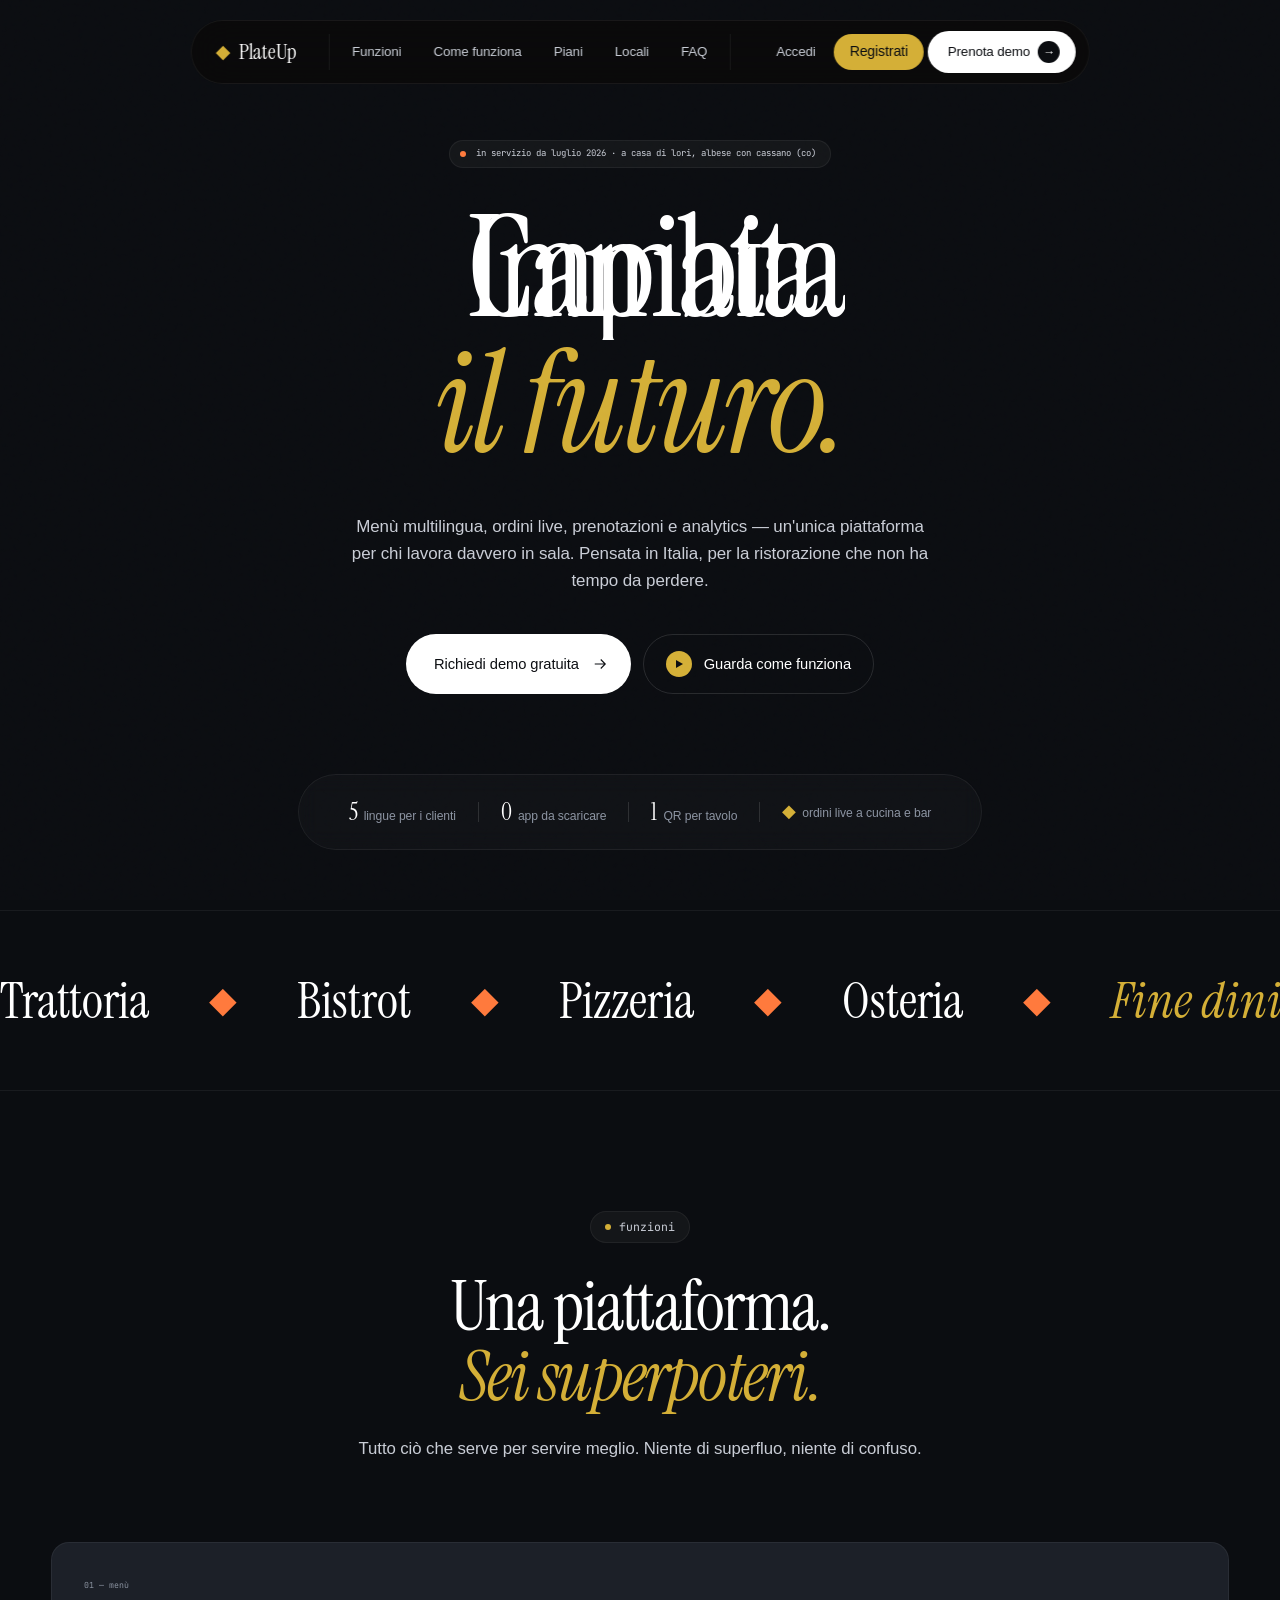
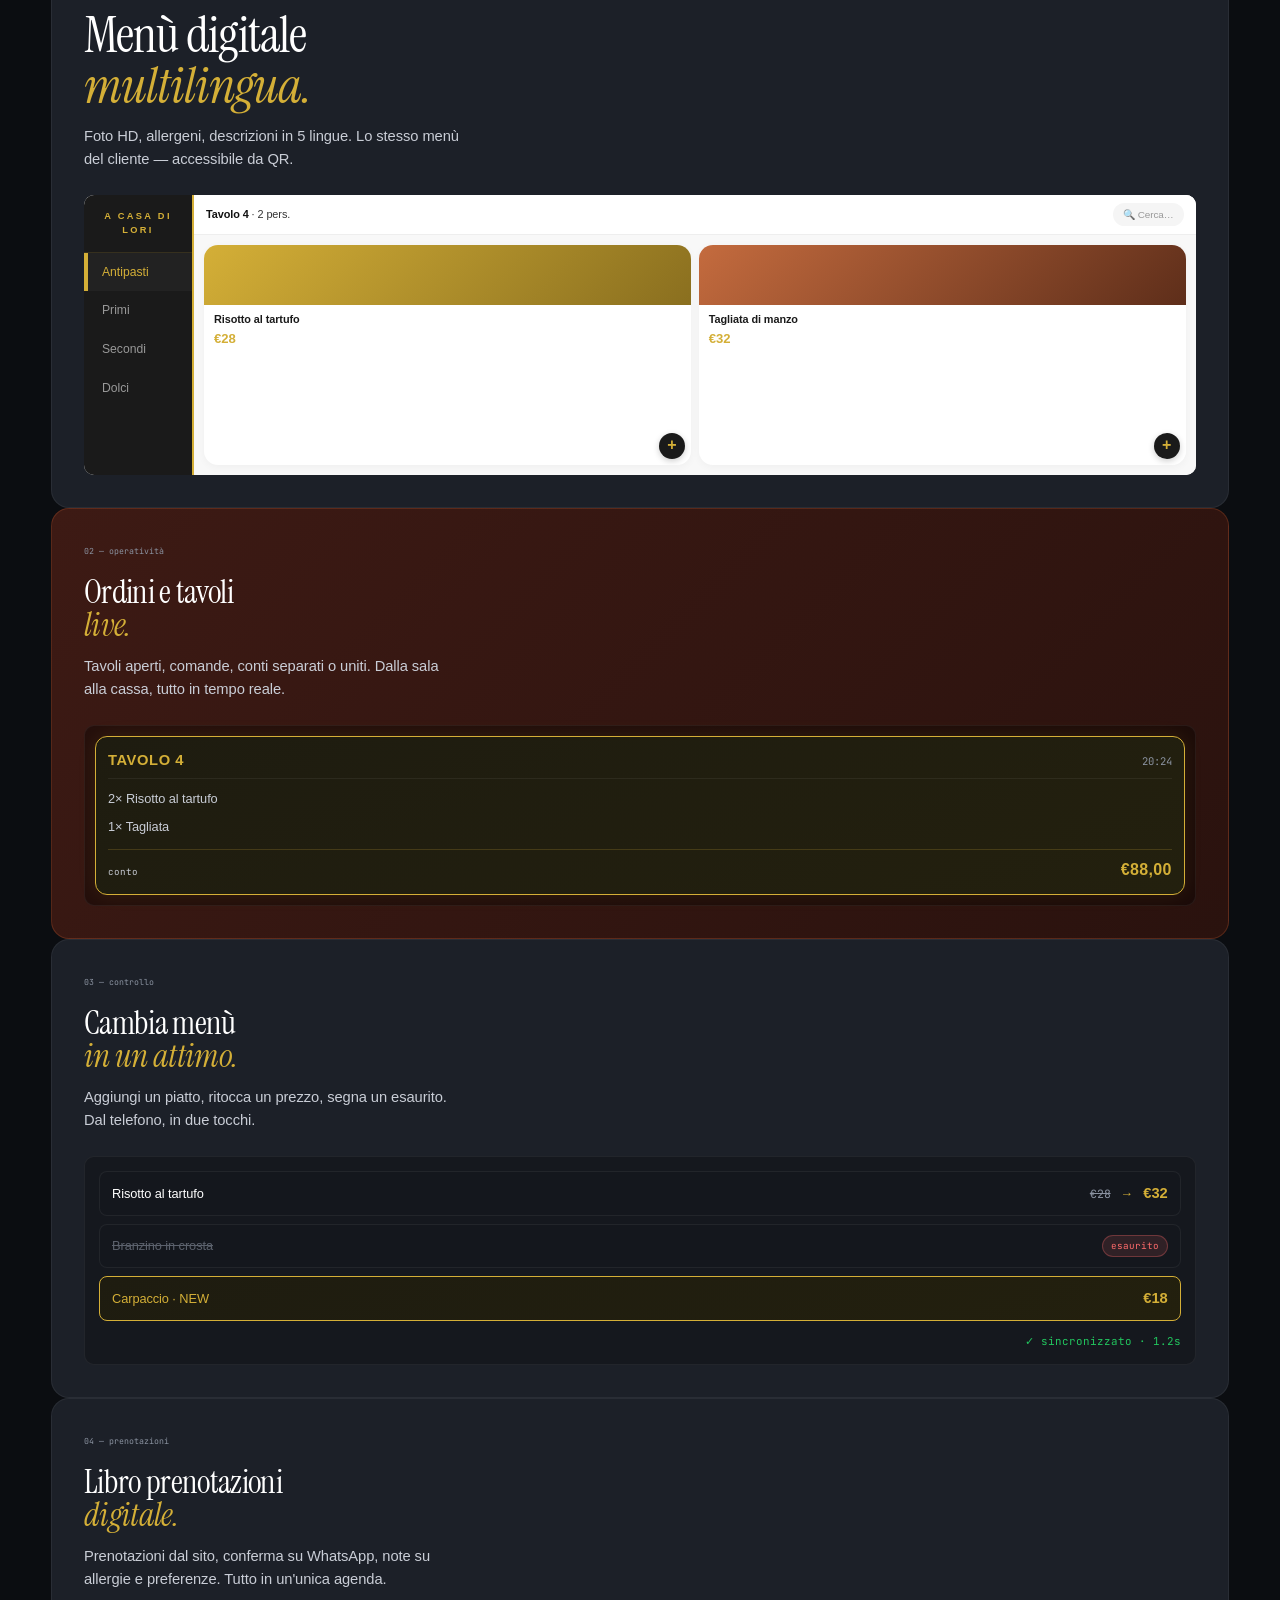
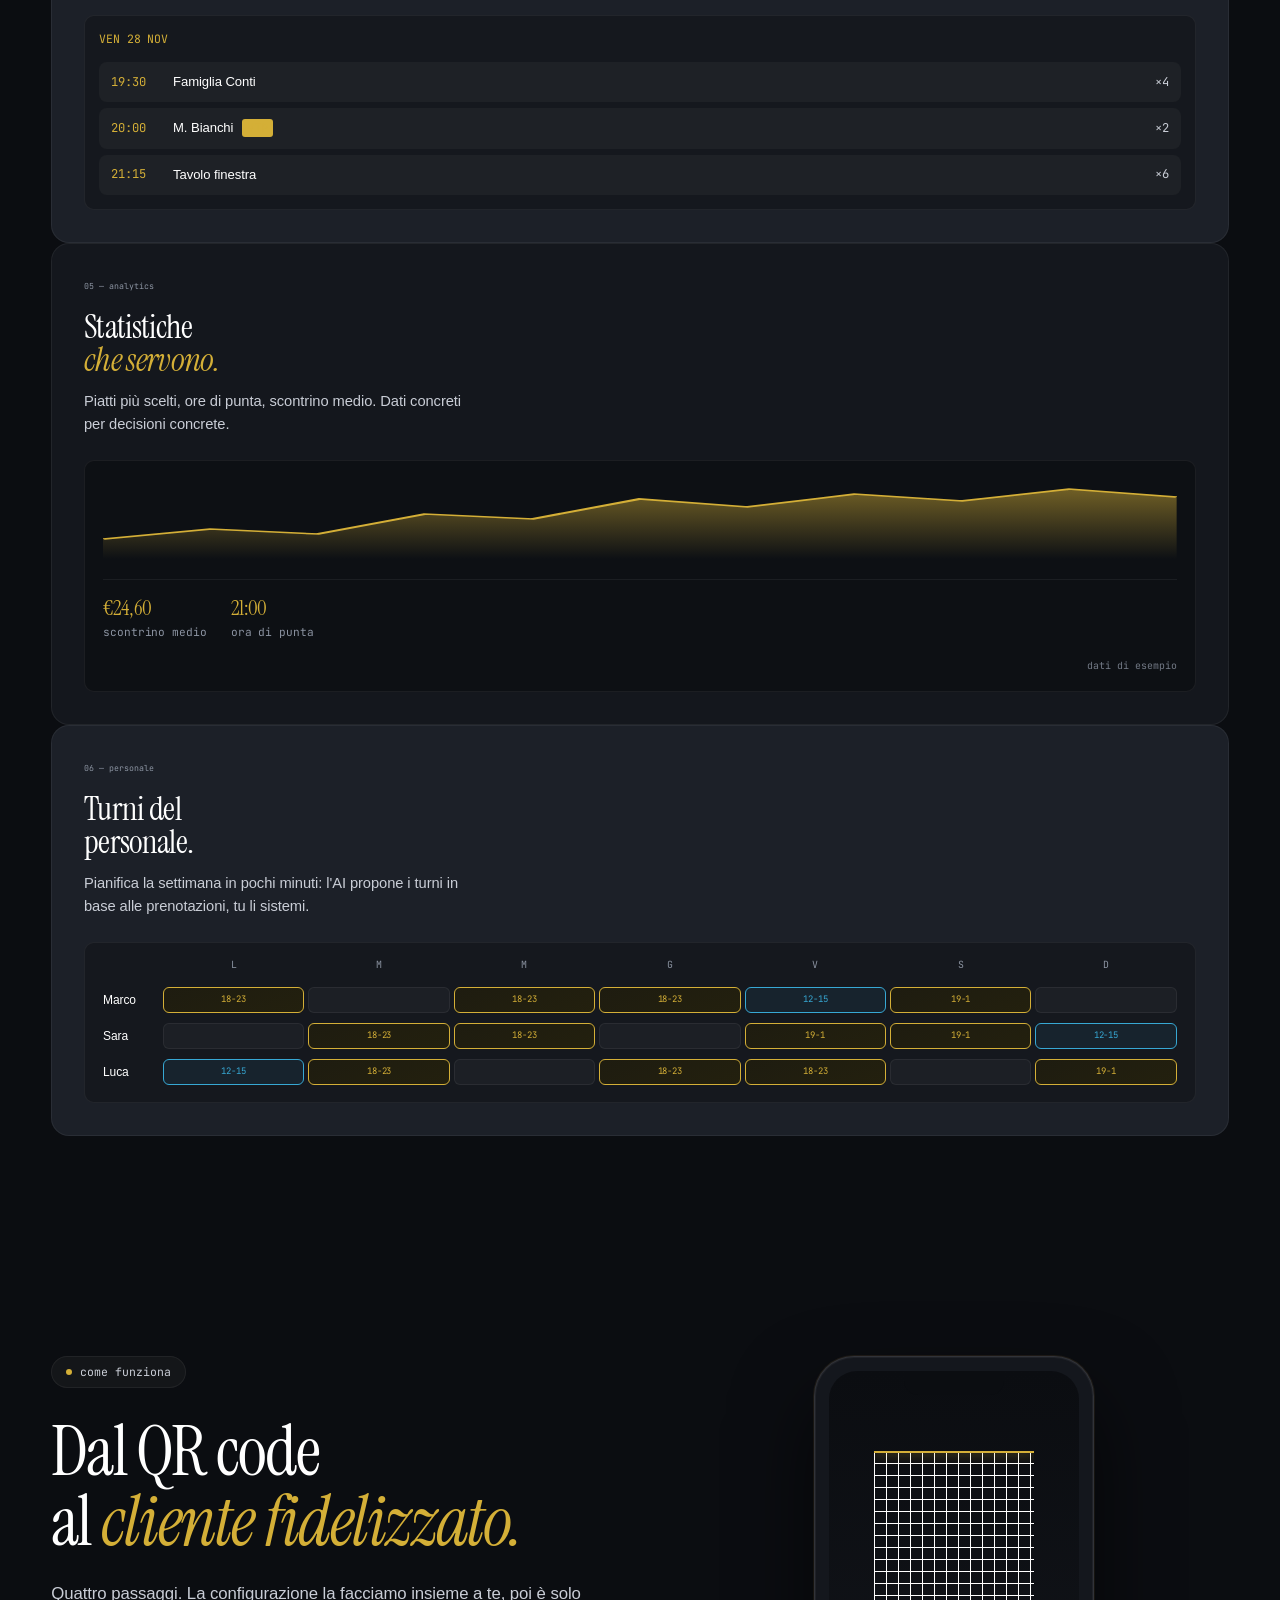
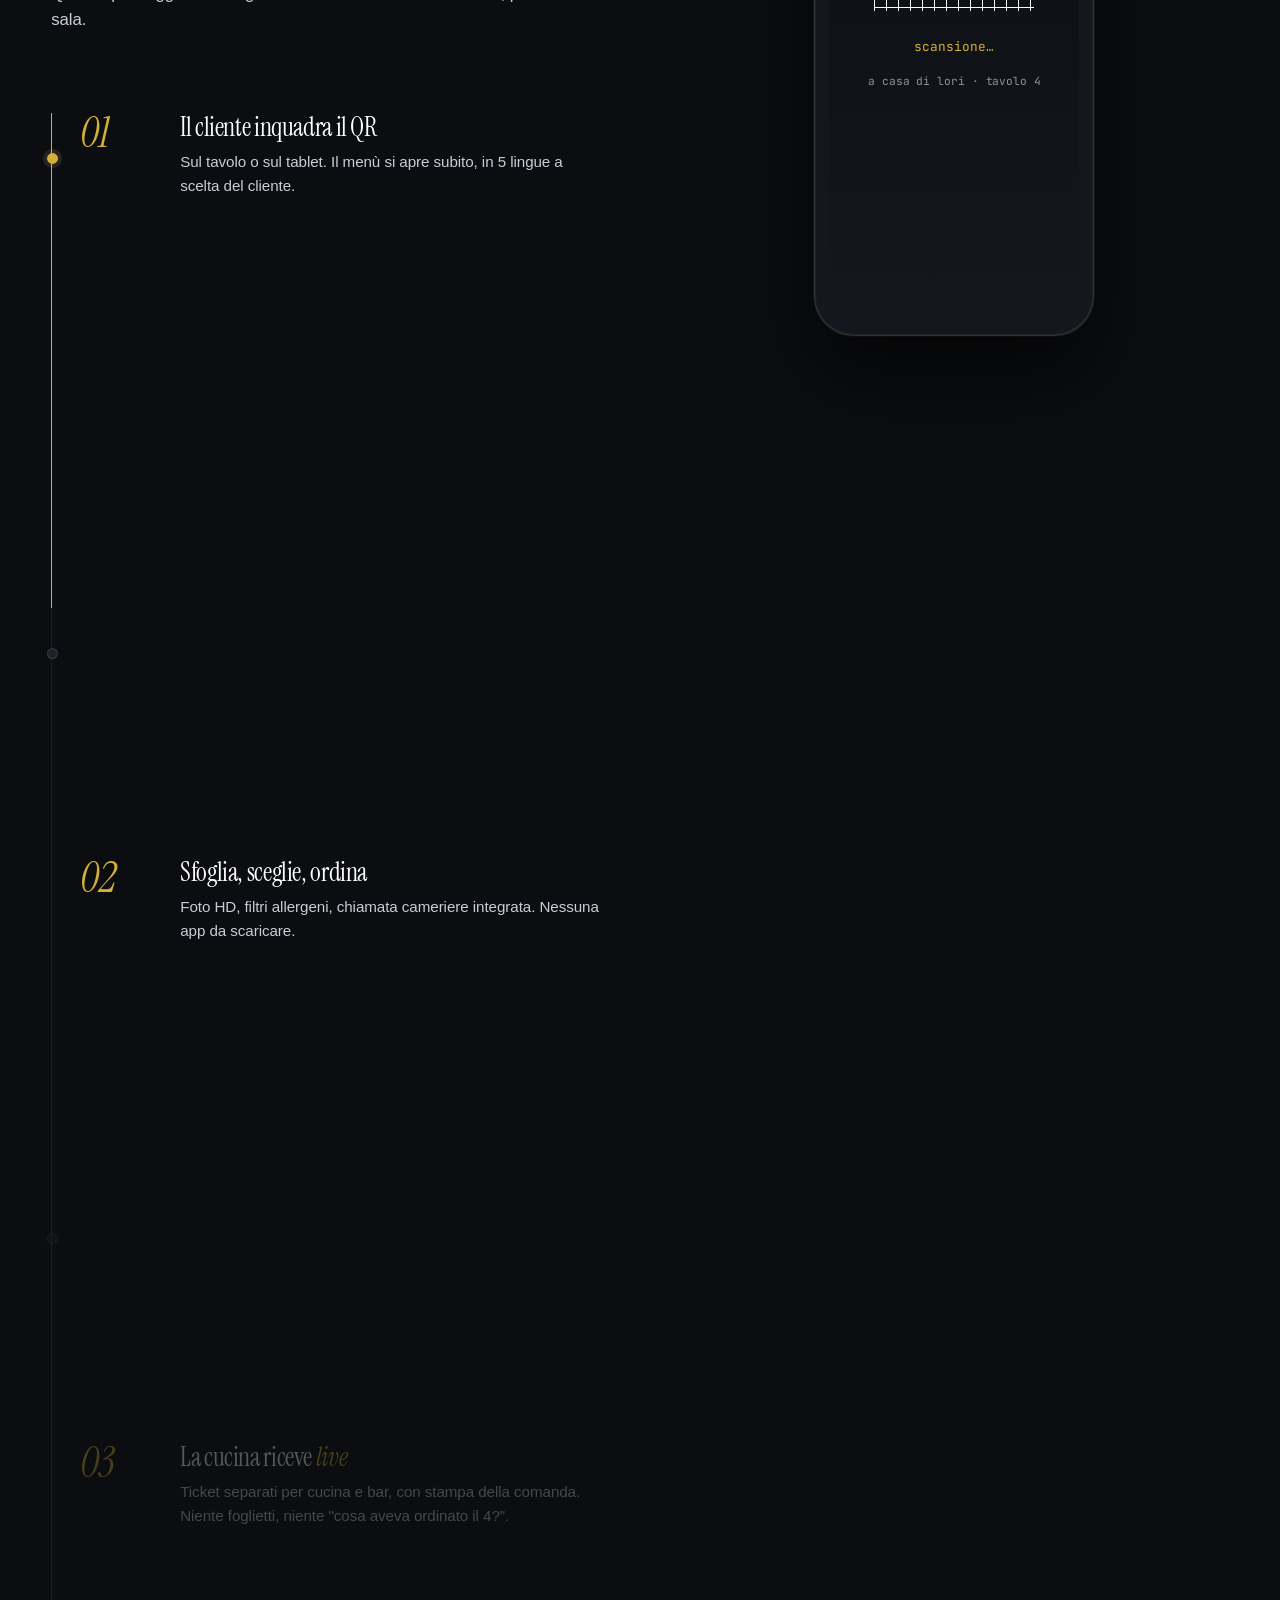
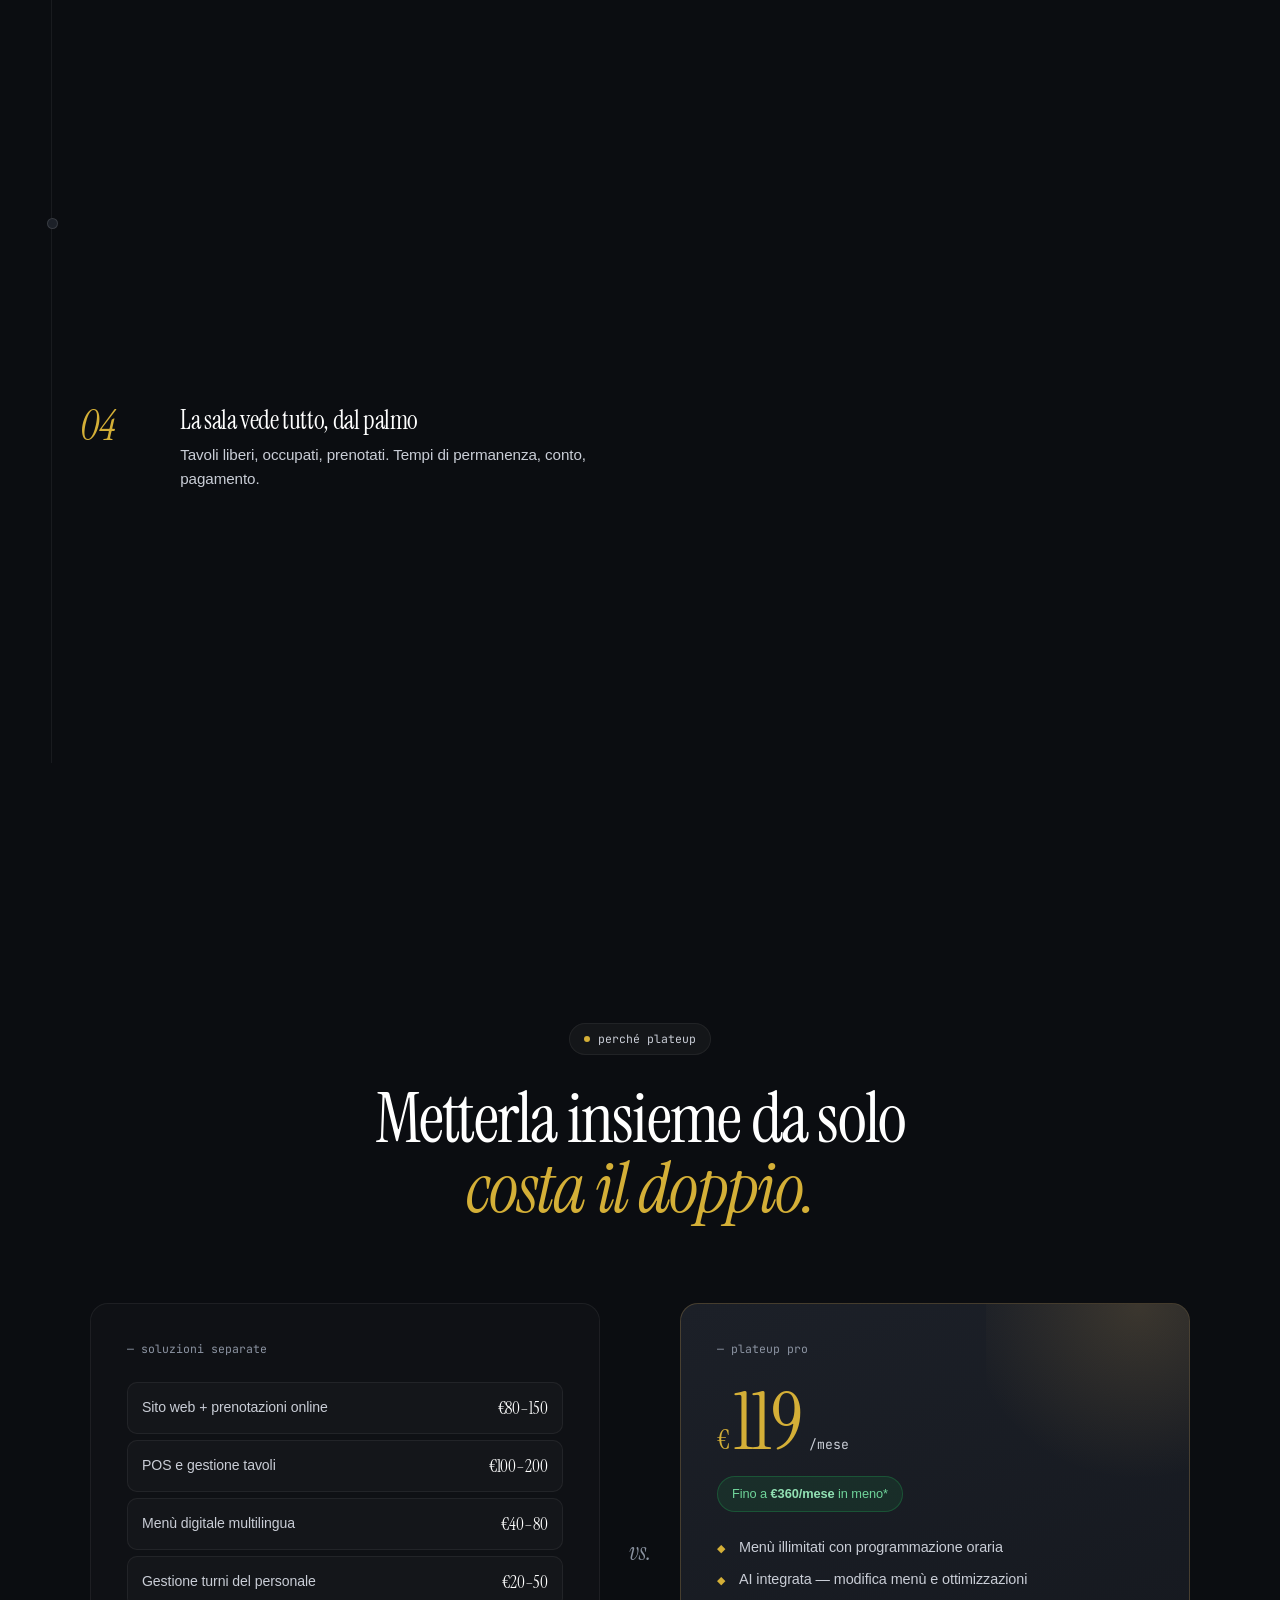
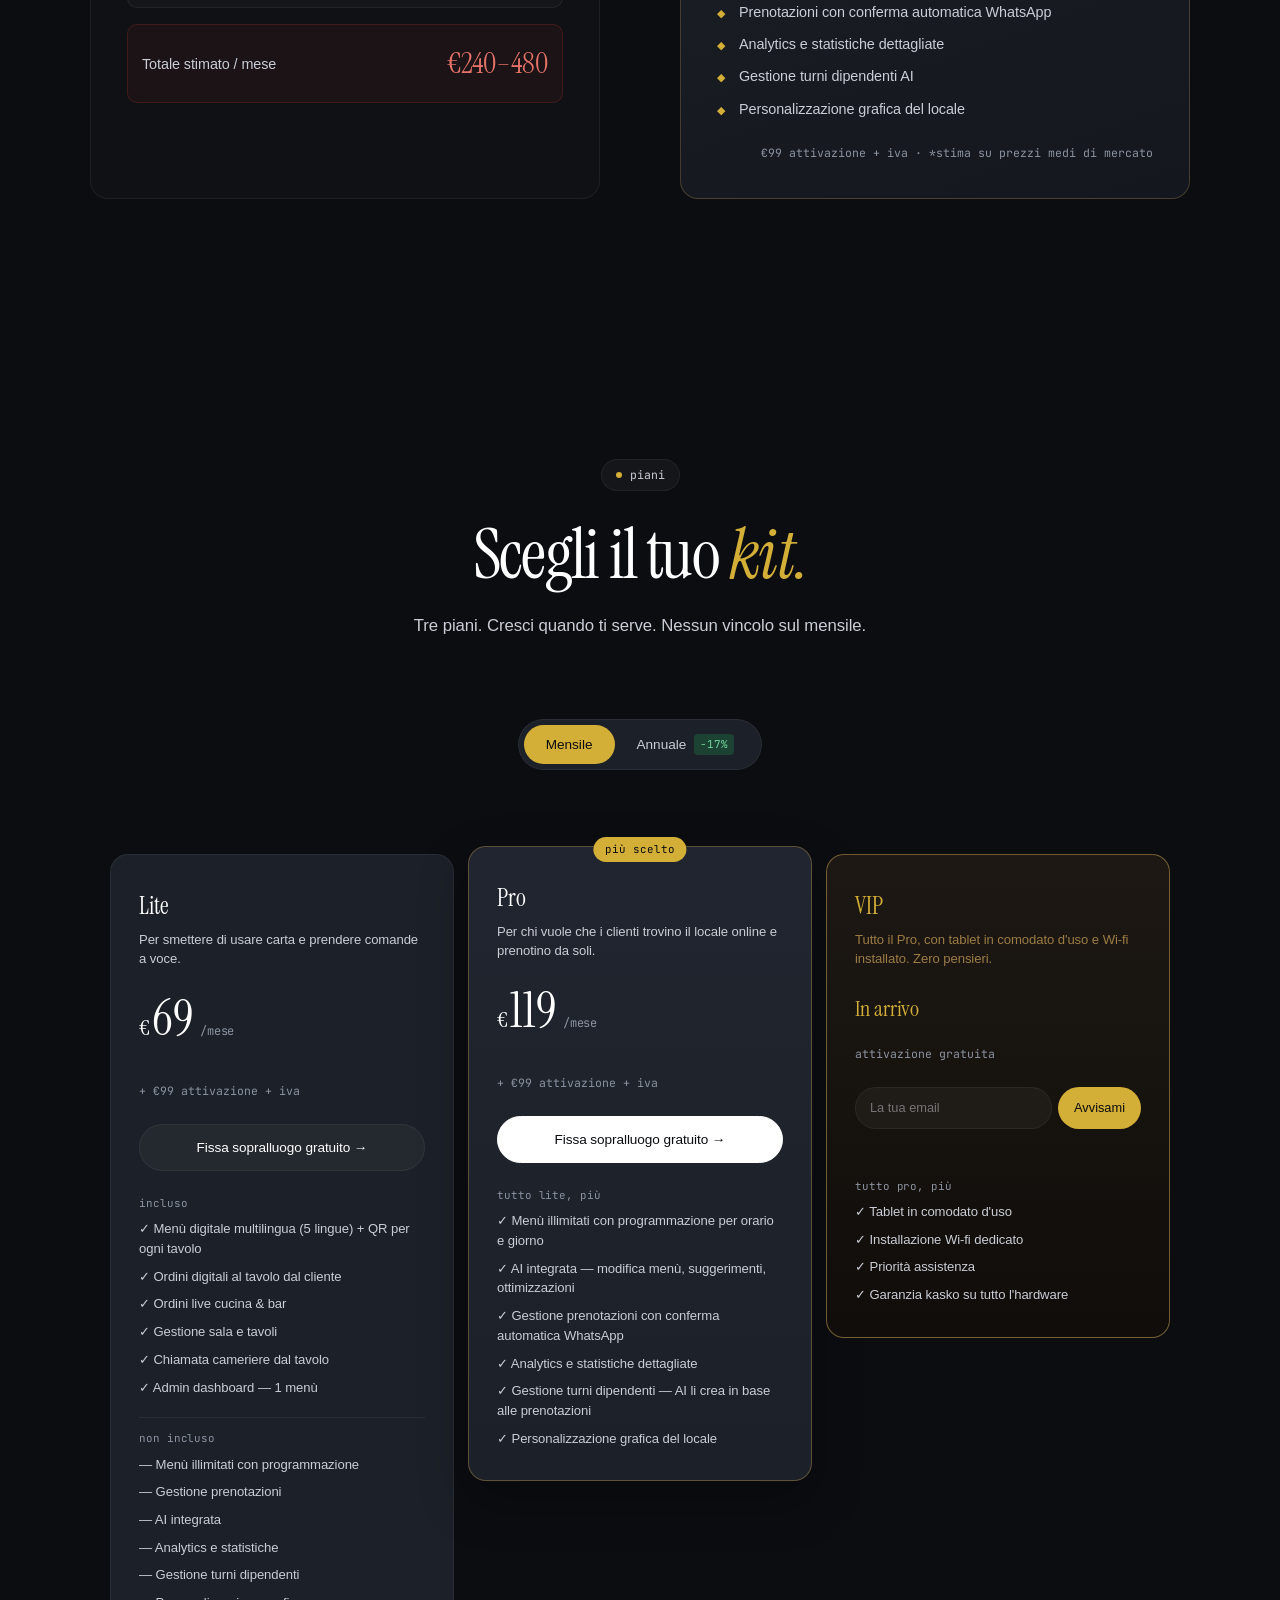
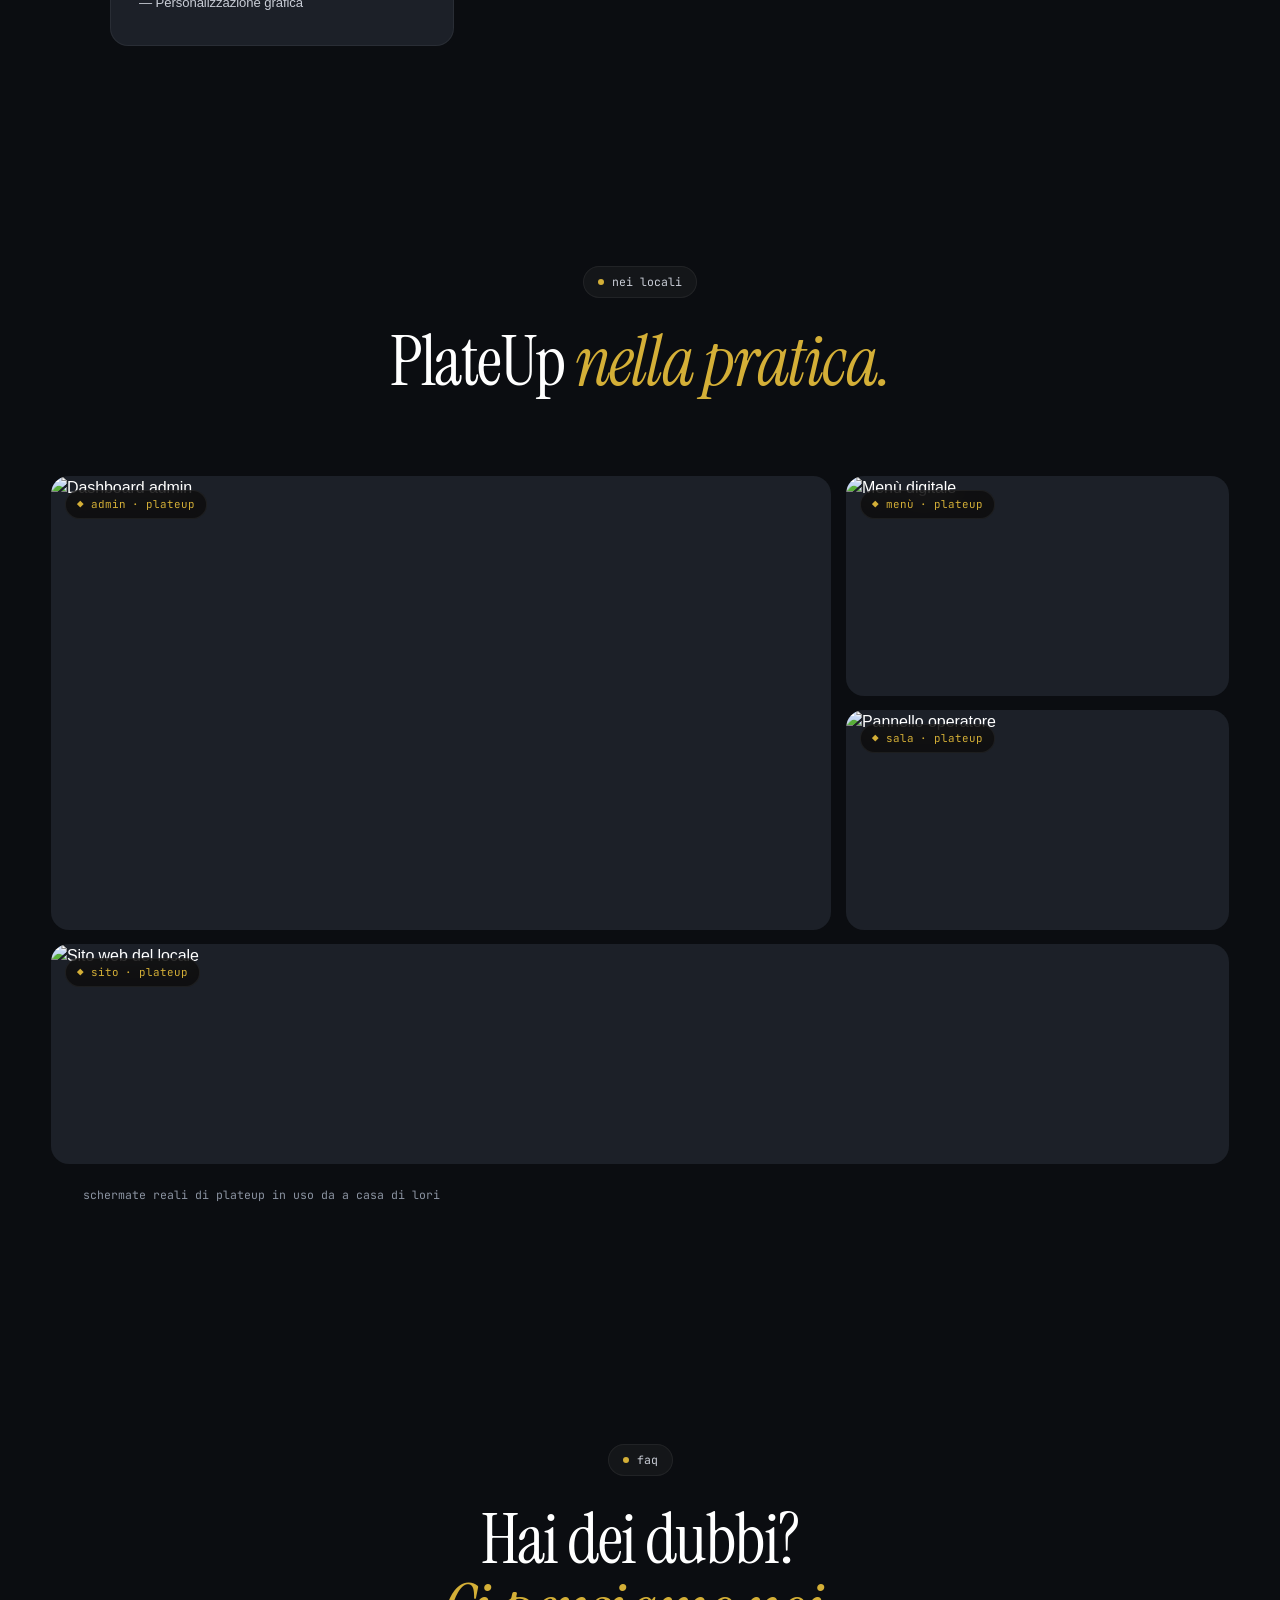
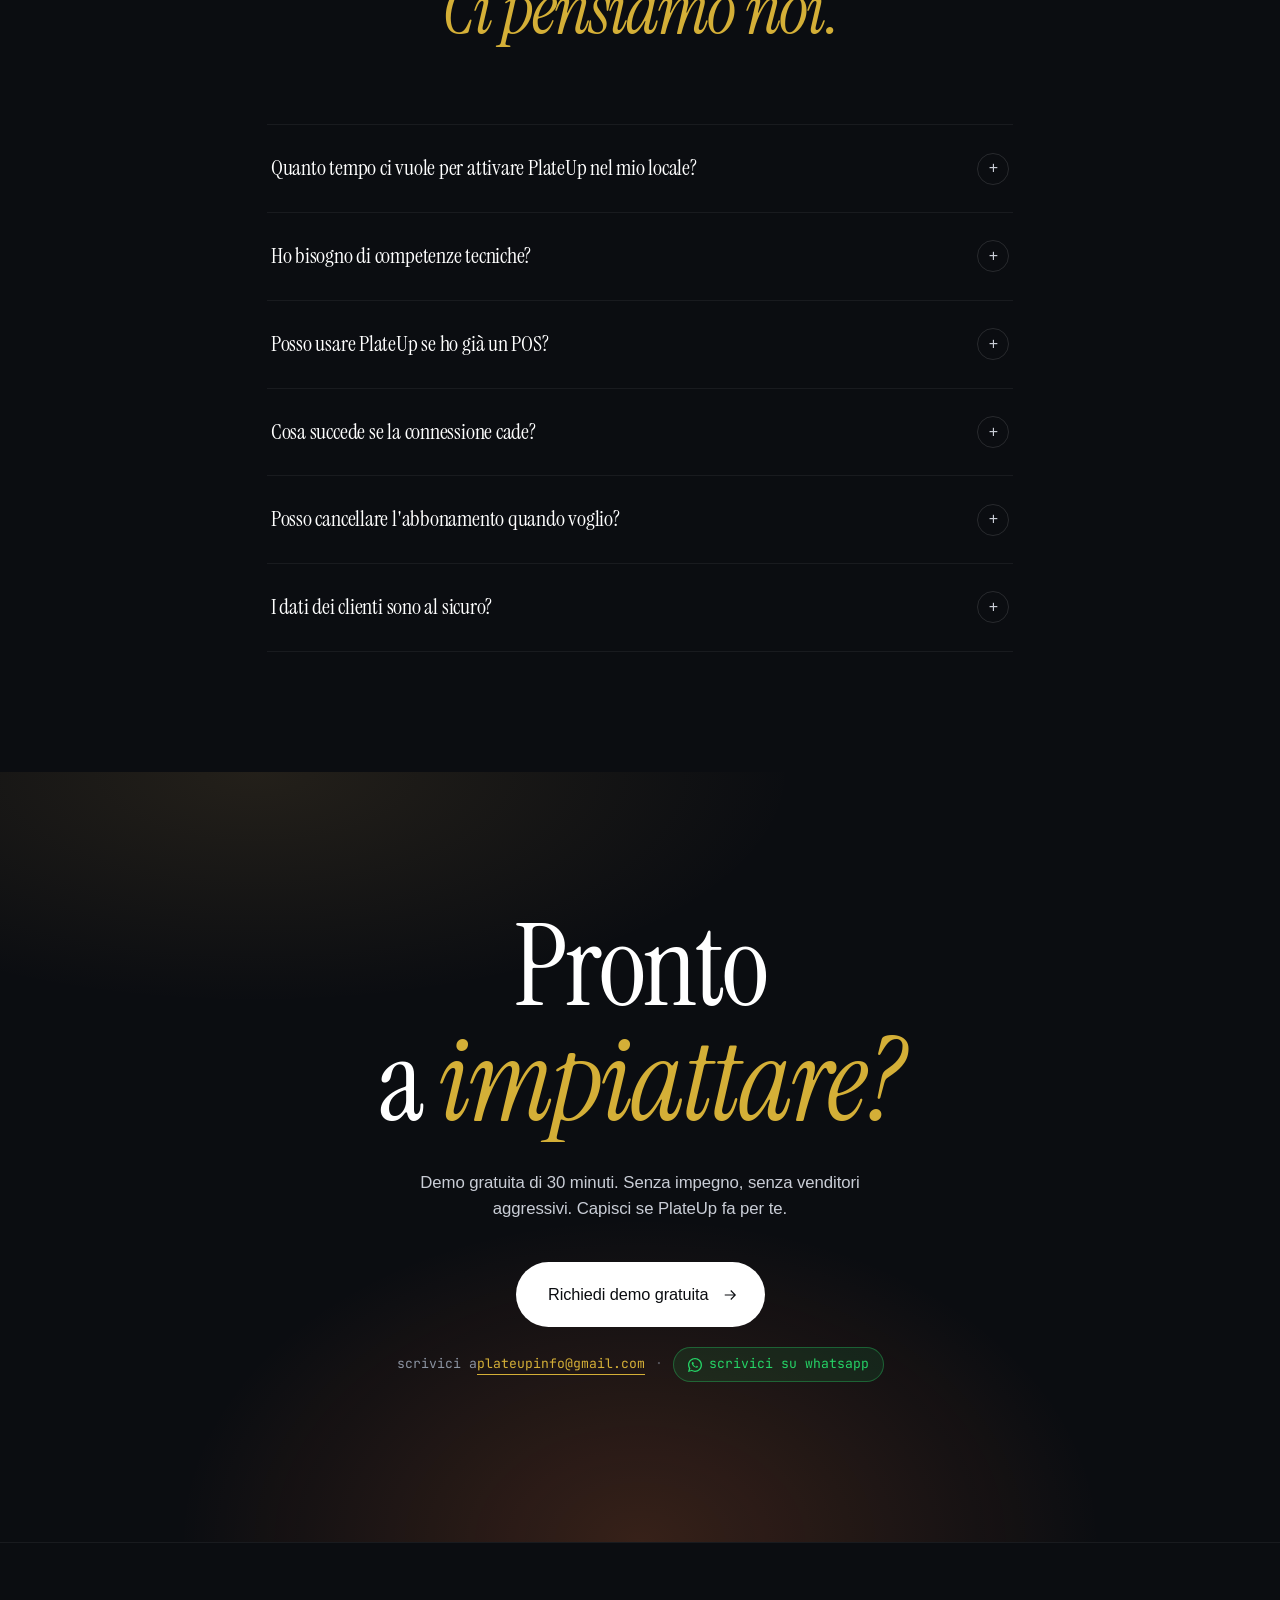
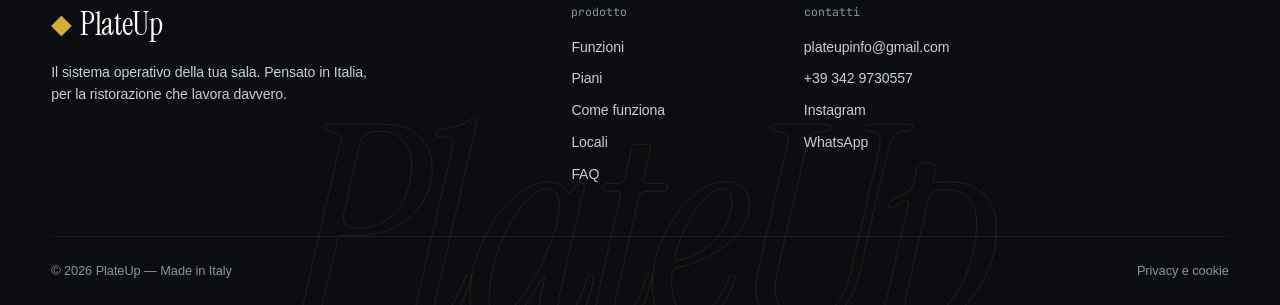
==== commit e372a34b: "Sito: rimessa la registrazione del ristoratore (account → area clienti), demo come modulo a parte Co" ====
--- a/site 3/index.html
+++ b/site 3/index.html
@@ -41,7 +41,8 @@
     <a href="#faq" class="nav-link">FAQ</a>
   </div>
   <div class="nav-right">
-    <a href="#" class="nav-login" id="open-auth">Area clienti</a>
+    <a href="#" class="nav-login" id="open-auth">Accedi</a>
+    <a href="#" class="nav-register" id="open-signup">Registrati</a>
     <a href="#contact" class="btn-magnetic" data-magnetic data-demo>
       <span>Prenota demo</span>
       <span class="btn-arrow">→</span>
@@ -777,8 +778,8 @@
     </div>
 
     <div class="auth-tabs">
-      <button class="auth-tab active" data-tab="login">Area clienti</button>
-      <button class="auth-tab" data-tab="signup">Richiedi demo</button>
+      <button class="auth-tab active" data-tab="login">Accedi</button>
+      <button class="auth-tab" data-tab="signup">Crea account</button>
       <span class="auth-thumb"></span>
     </div>
 
@@ -816,11 +817,67 @@
         <span>Accedi</span>
         <svg viewBox="0 0 24 24" fill="none" stroke="currentColor" stroke-width="1.5"><path d="M5 12h14M13 6l6 6-6 6"/></svg>
       </button>
-      <p class="auth-small">Non hai un account? Gli account li attiviamo noi dopo la demo: <a href="#" data-goto-tab="signup">richiedila qui</a>.</p>
+      <p class="auth-small">Non hai ancora un account? <a href="#" data-goto-tab="signup">Registrati</a> · Vuoi prima vederlo? <a href="#" data-goto-tab="demo">Richiedi una demo</a></p>
     </form>
 
+    <!-- REGISTRAZIONE RISTORATORE: crea l'account e porta all'area clienti (piano, fatturazione, ecc.) -->
+    <form class="auth-form hidden" data-form="signup" novalidate>
+      <p class="auth-lede">Crea il tuo account PlateUp: da qui scegli e gestisci il tuo abbonamento.</p>
+
+      <div class="auth-field-row">
+        <label class="auth-field">
+          <span>Nome</span>
+          <input type="text" name="firstname" placeholder="Mario" required autocomplete="given-name">
+        </label>
+        <label class="auth-field">
+          <span>Cognome</span>
+          <input type="text" name="lastname" placeholder="Rossi" required autocomplete="family-name">
+        </label>
+      </div>
+
+      <div class="auth-field-row">
+        <label class="auth-field">
+          <span>Nome del locale</span>
+          <input type="text" name="restaurant" placeholder="Trattoria da Mario" required>
+        </label>
+        <label class="auth-field">
+          <span>Telefono</span>
+          <input type="tel" name="phone" placeholder="+39 333 1234567" required autocomplete="tel">
+        </label>
+      </div>
+
+      <label class="auth-field">
+        <span>Email</span>
+        <input type="email" name="email" placeholder="mario@iltuolocale.it" required autocomplete="email">
+      </label>
+
+      <label class="auth-field">
+        <span>Password</span>
+        <div class="auth-pw">
+          <input type="password" name="password" placeholder="Almeno 8 caratteri" minlength="8" required autocomplete="new-password">
+          <button type="button" class="pw-eye" aria-label="Mostra password">
+            <svg viewBox="0 0 24 24" fill="none" stroke="currentColor" stroke-width="1.5"><path d="M1 12s4-8 11-8 11 8 11 8-4 8-11 8-11-8-11-8z"/><circle cx="12" cy="12" r="3"/></svg>
+          </button>
+        </div>
+      </label>
+
+      <label class="auth-check tos">
+        <input type="checkbox" name="privacy" required>
+        <span class="check-box"></span>
+        <span>Ho letto l'<a href="privacy.html" target="_blank">informativa privacy</a></span>
+      </label>
+
+      <div class="auth-error" data-form-error></div>
+
+      <button type="submit" class="auth-submit">
+        <span>Crea account</span>
+        <svg viewBox="0 0 24 24" fill="none" stroke="currentColor" stroke-width="1.5"><path d="M5 12h14M13 6l6 6-6 6"/></svg>
+      </button>
+    </form>
+
     <!-- RICHIESTA DEMO: niente database, parte una mail o un WhatsApp già compilati -->
-    <form class="auth-form hidden" data-form="signup" novalidate>
+    <form class="auth-form hidden" data-form="demo" novalidate>
+      <h3 class="auth-demo-title">Richiedi una demo</h3>
       <p class="auth-lede">Demo gratuita di 30 minuti, nel tuo locale o in videochiamata. Ti ricontattiamo noi.</p>
 
       <div class="auth-field-row">
--- a/site 3/styles.css
+++ b/site 3/styles.css
@@ -3045,3 +3045,6 @@
 .nav-link, .nav-login, .btn-magnetic span { white-space: nowrap; }
 /* L'indicatore "scroll" finiva sopra la riga dei numeri dell'hero */
 .hero-scroll-hint { display: none; }
+
+.auth-tabs.hidden { display: none; }
+.auth-demo-title { font-family: var(--serif); font-weight: 400; font-size: 1.5rem; color: var(--cream); margin: 4px 0 6px; }
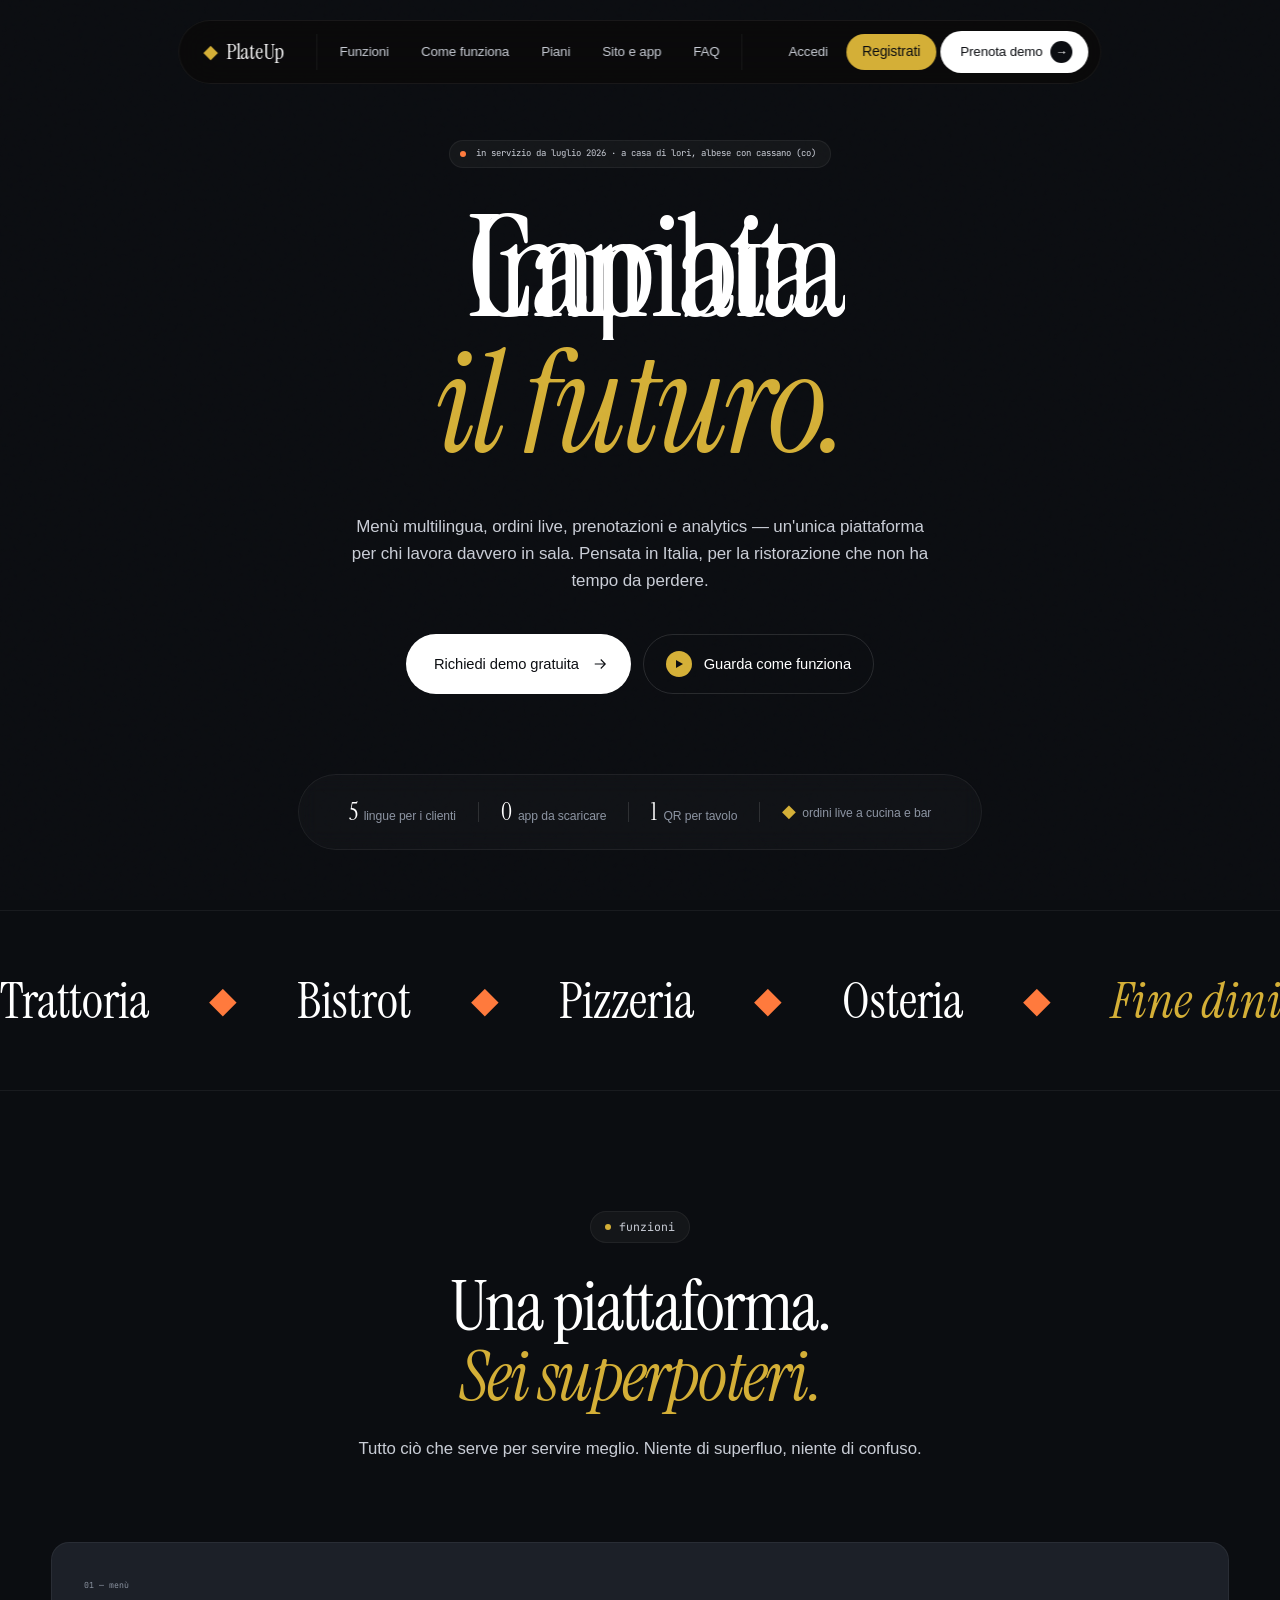
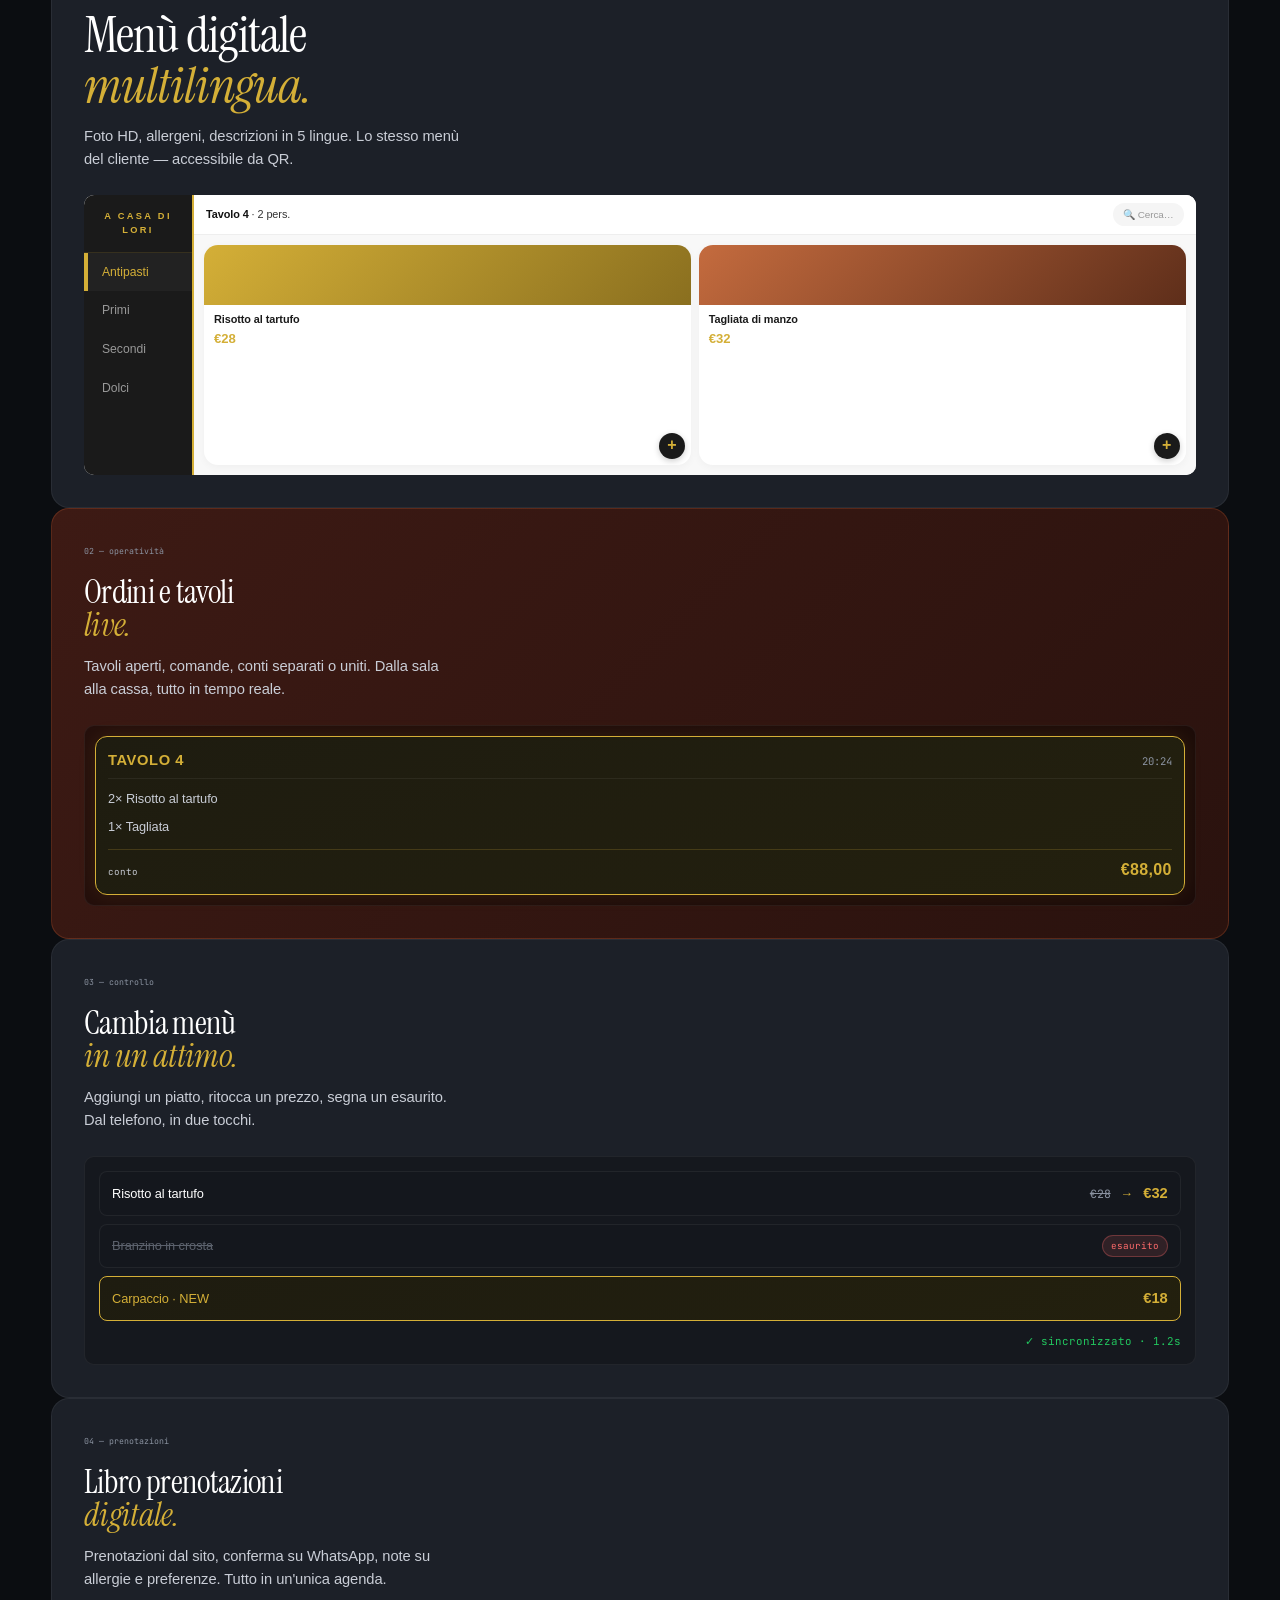
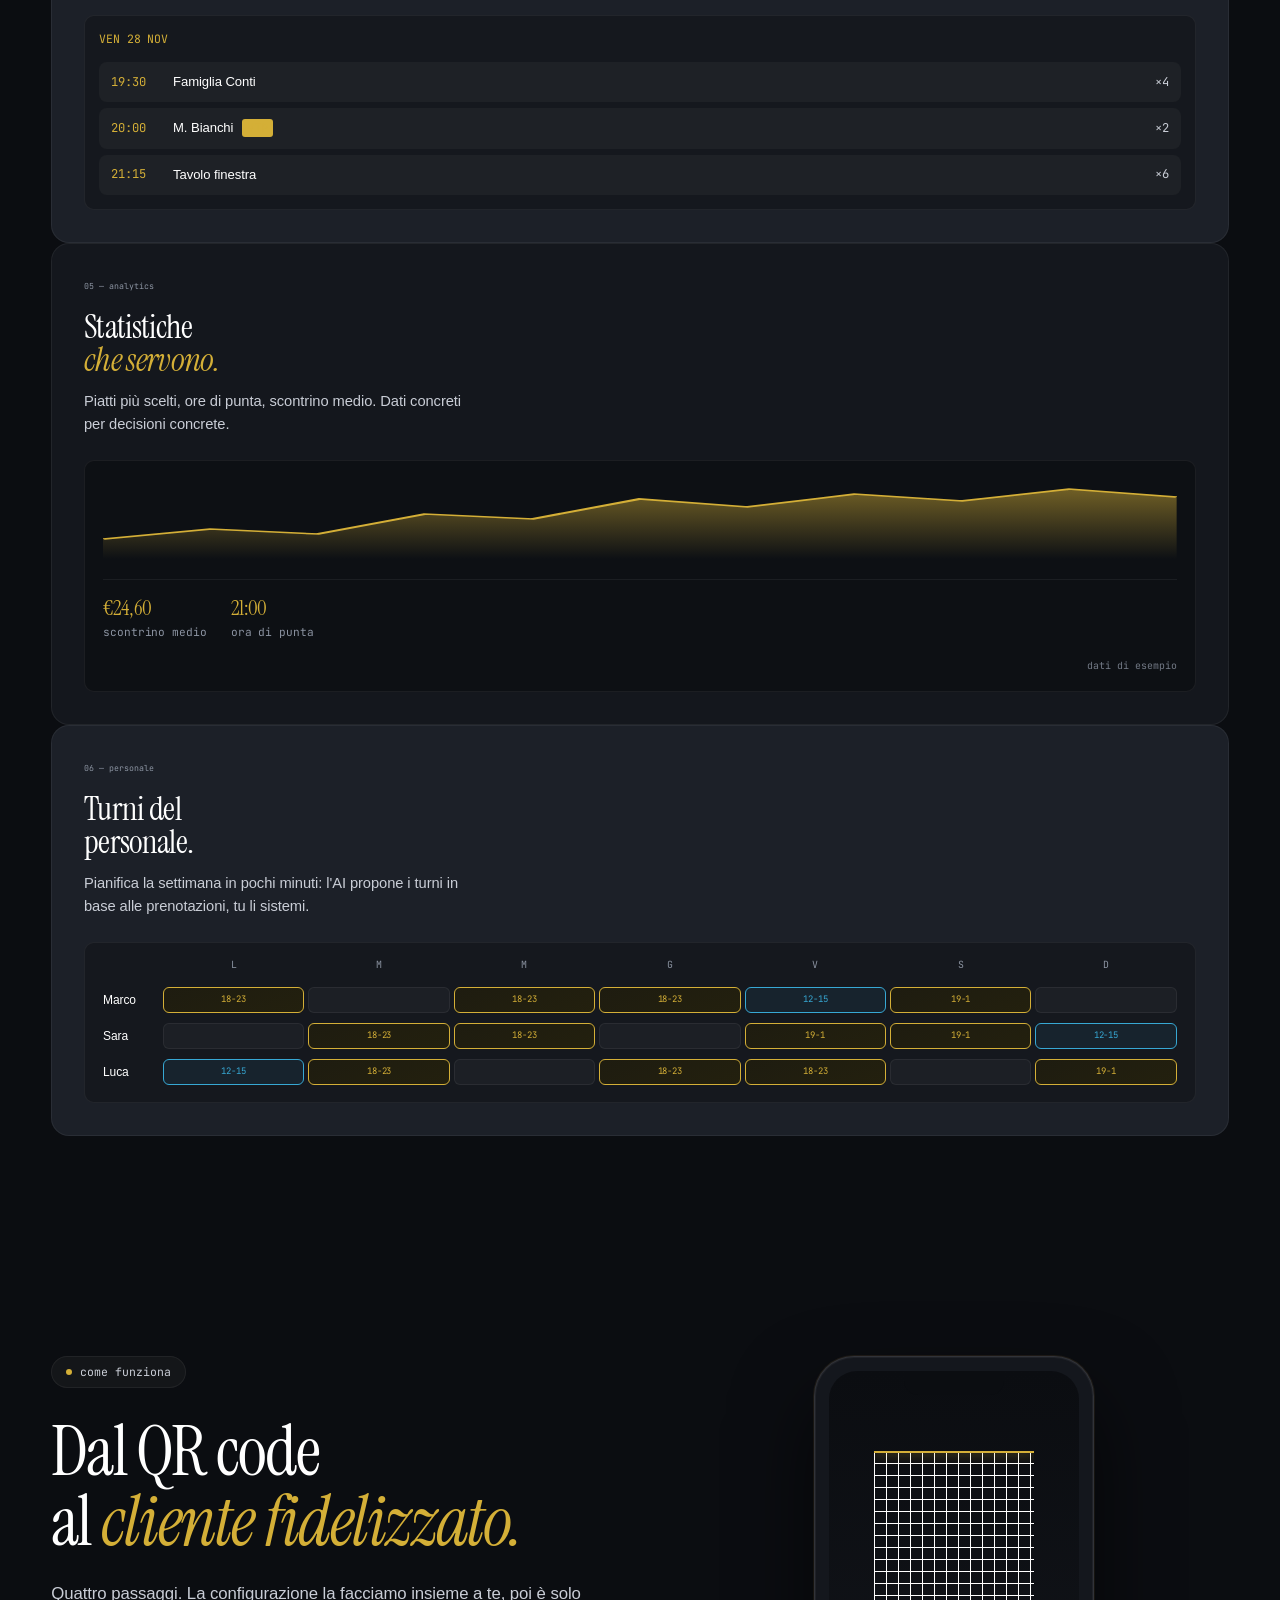
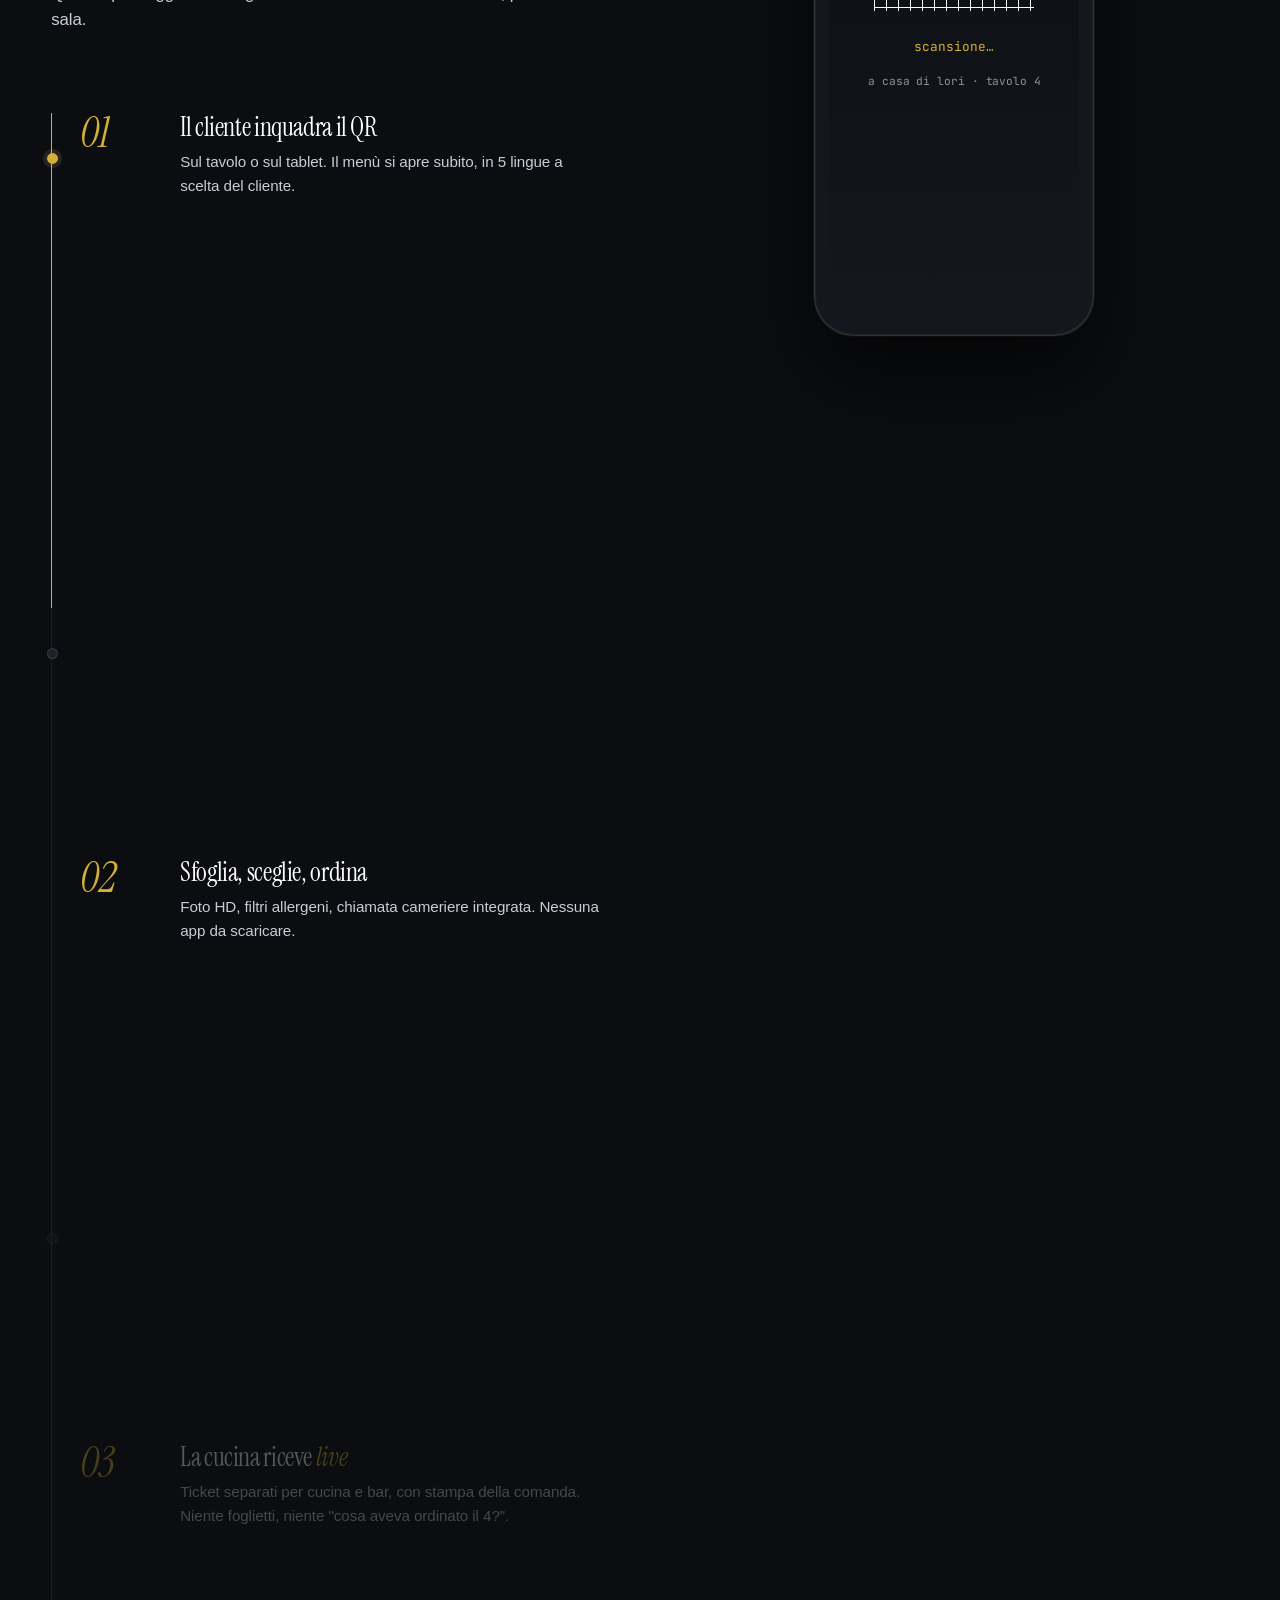
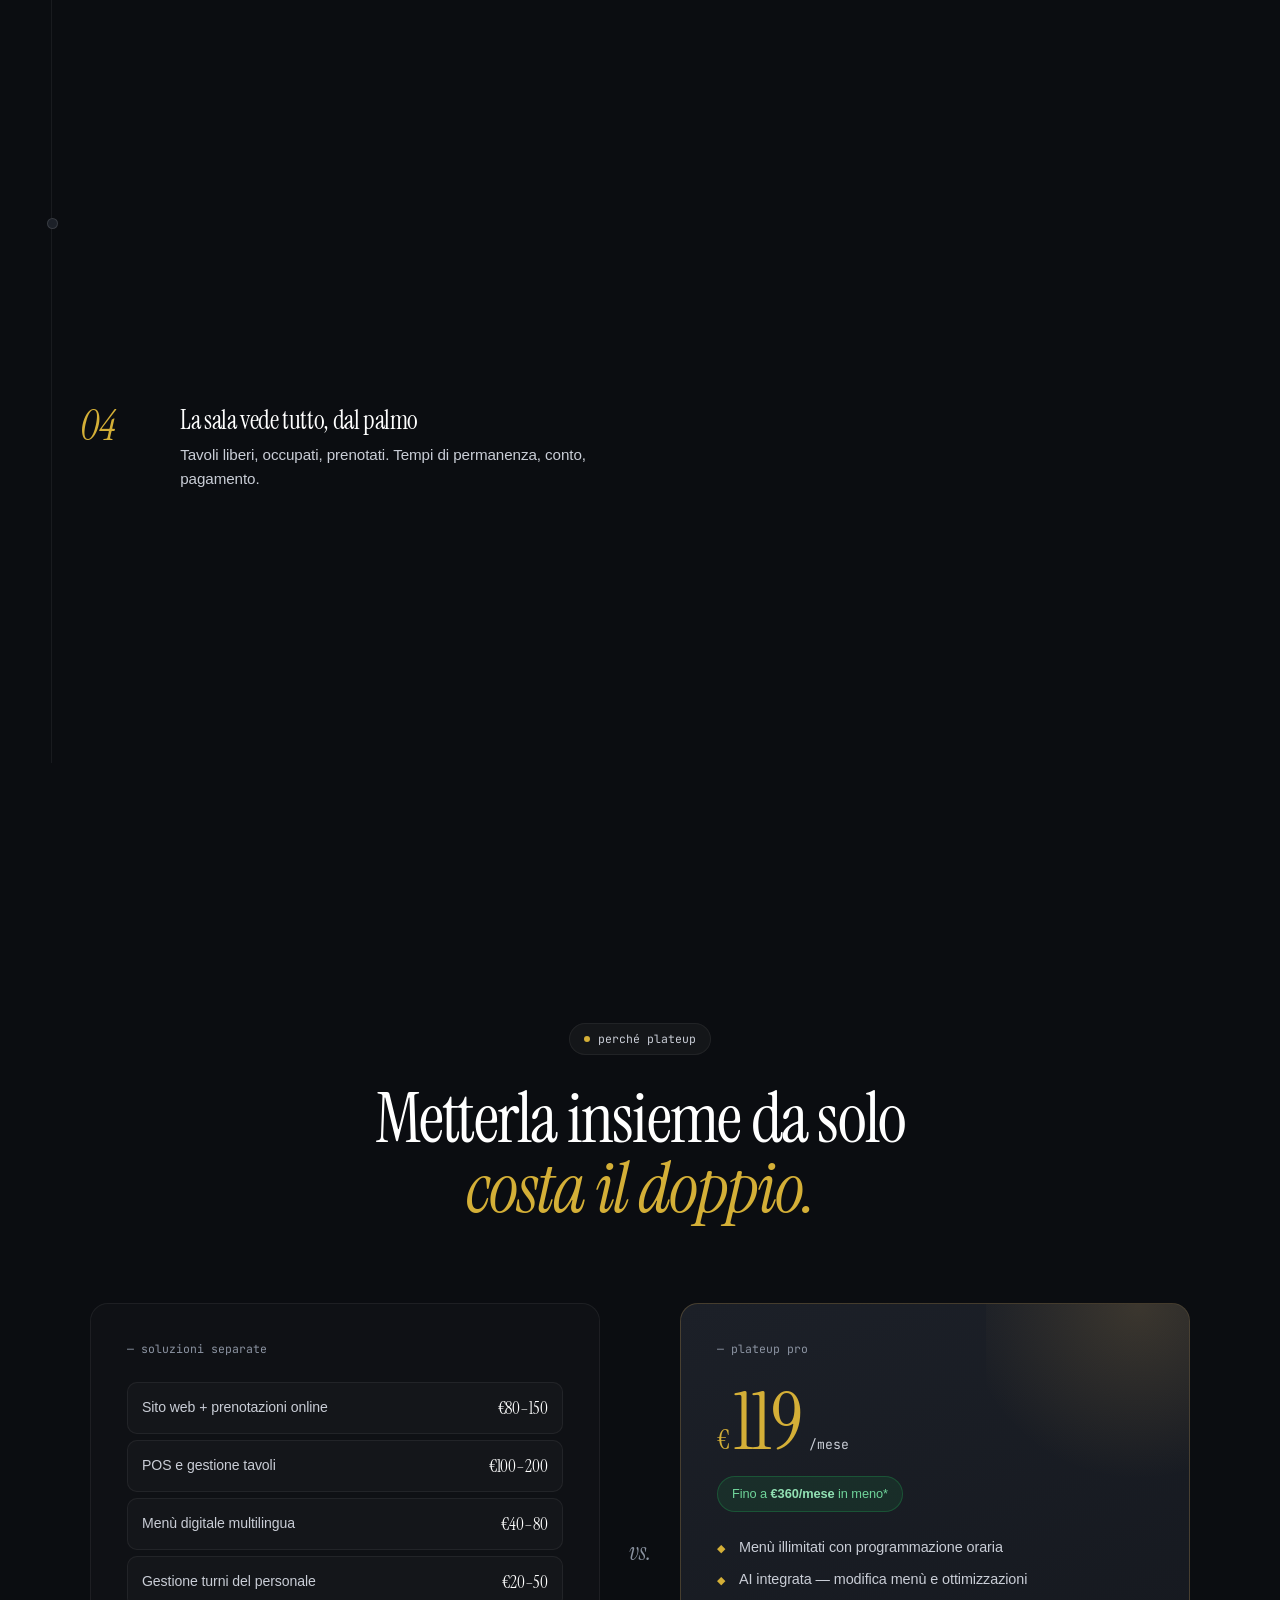
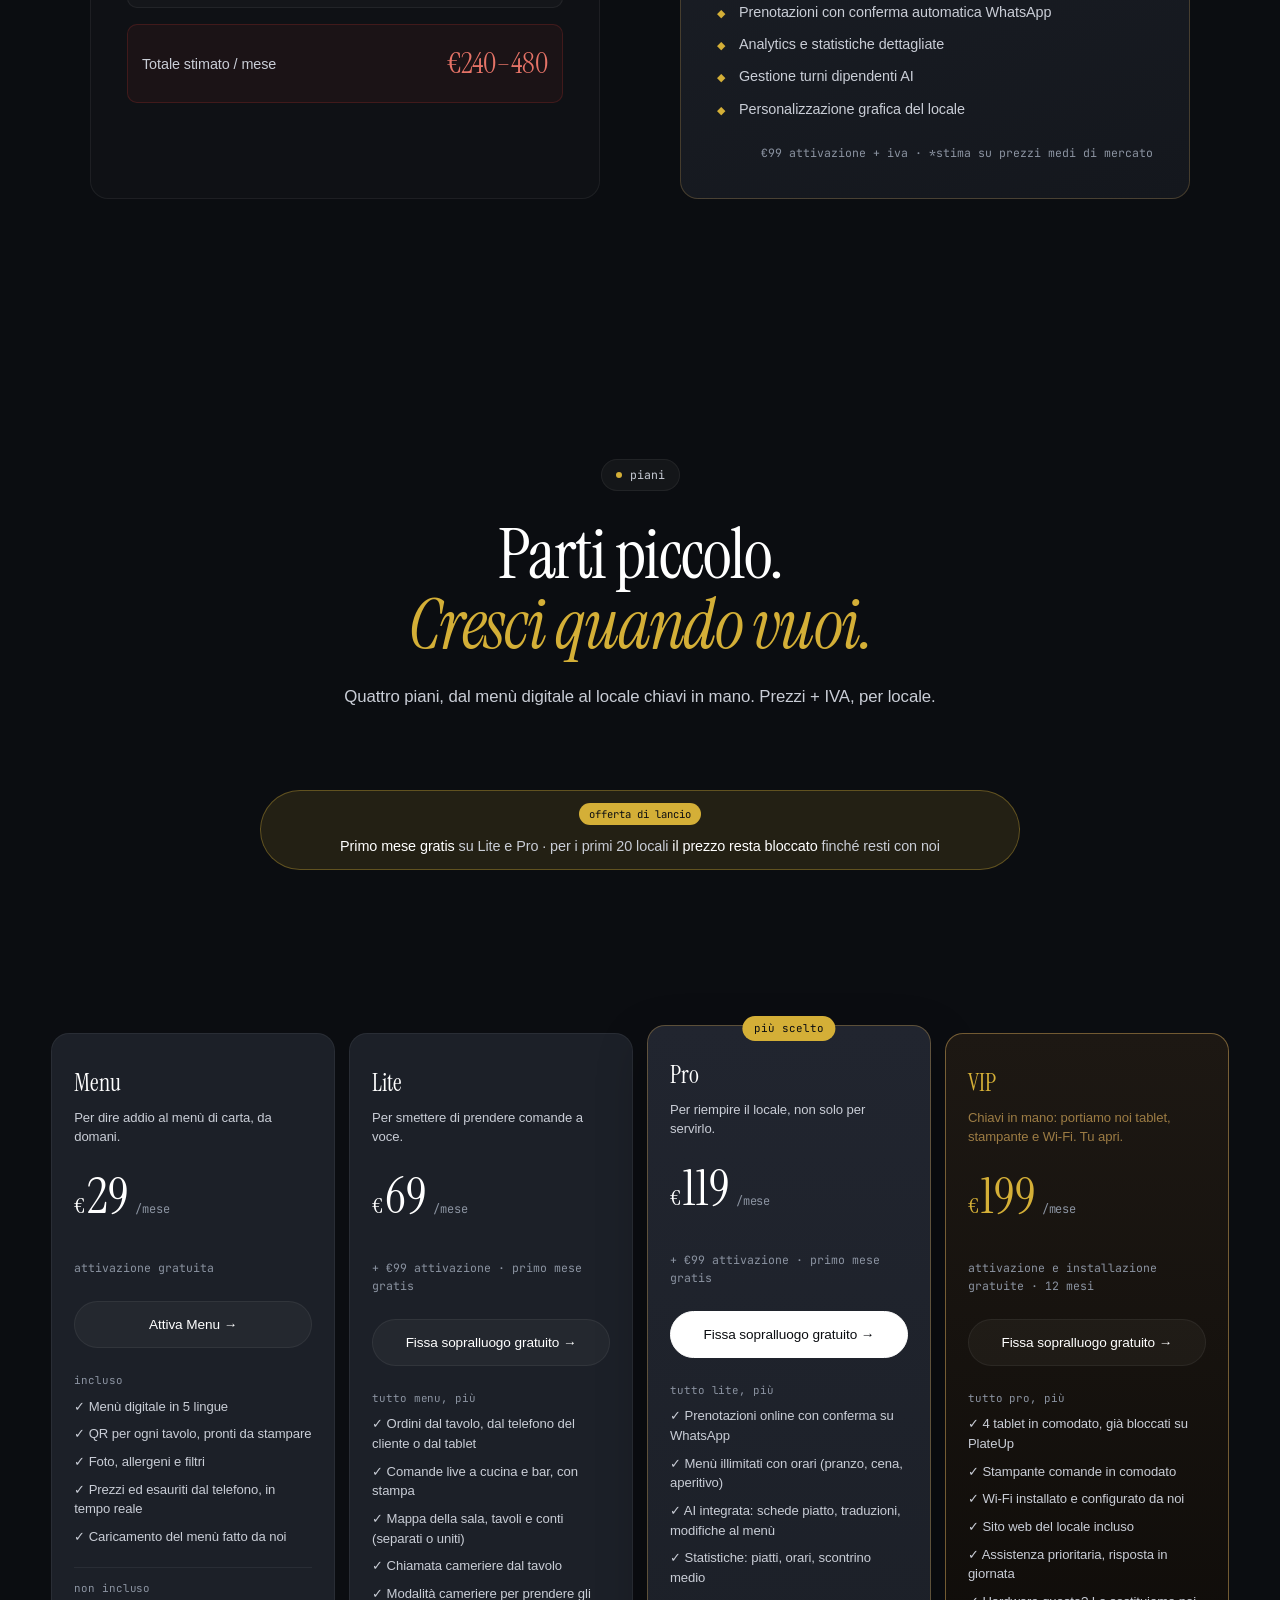
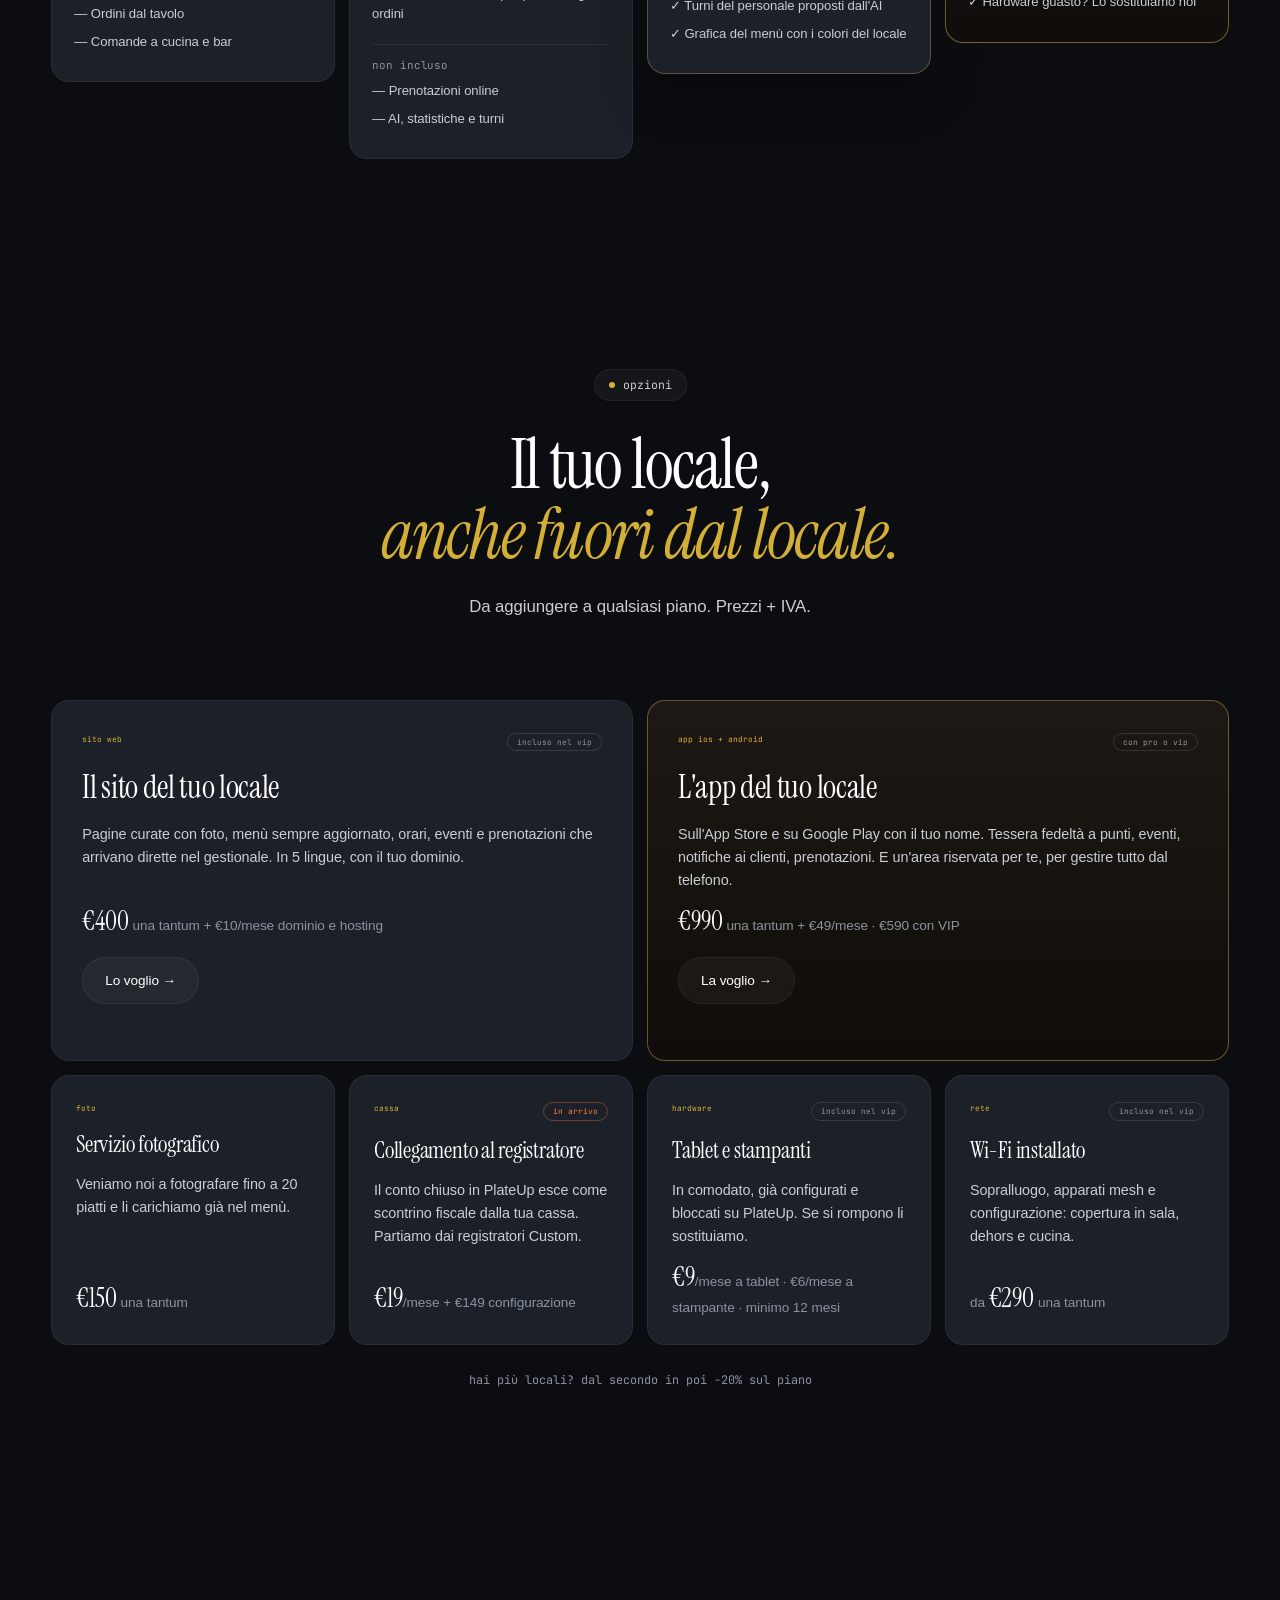
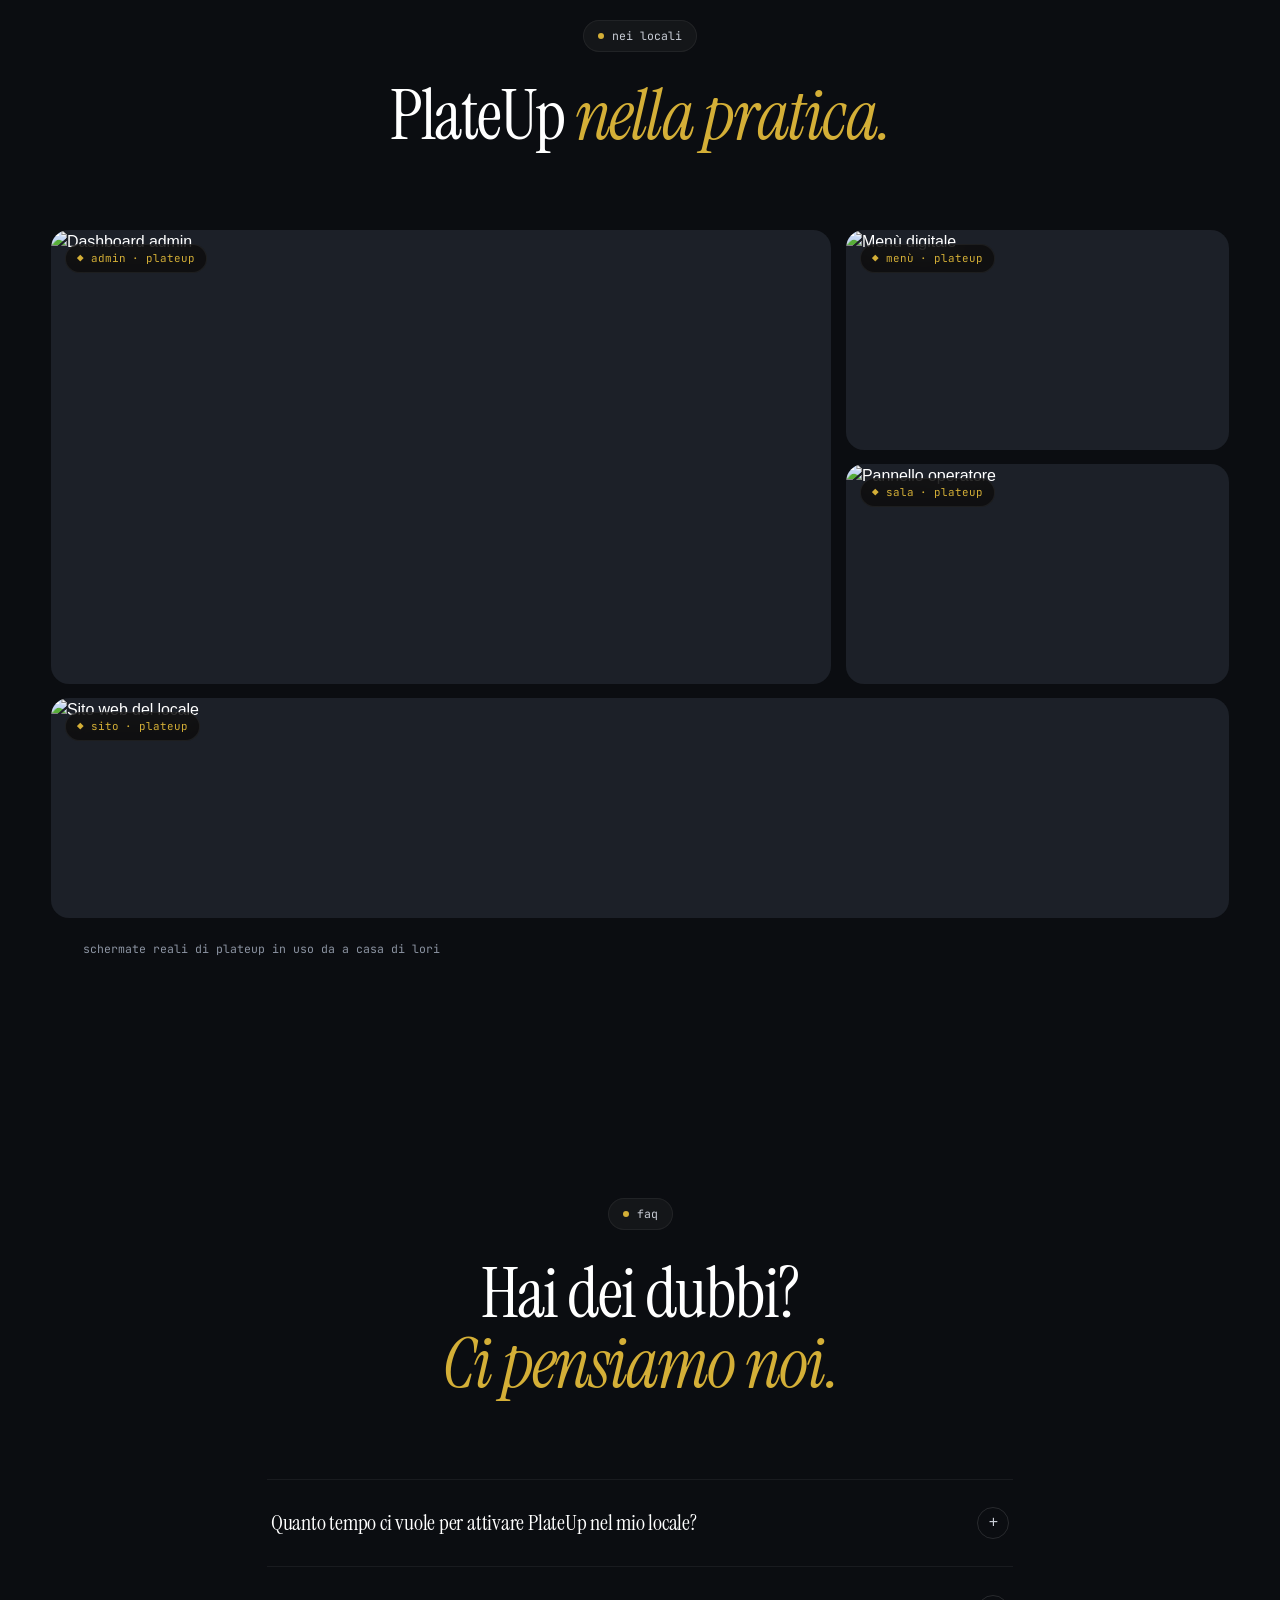
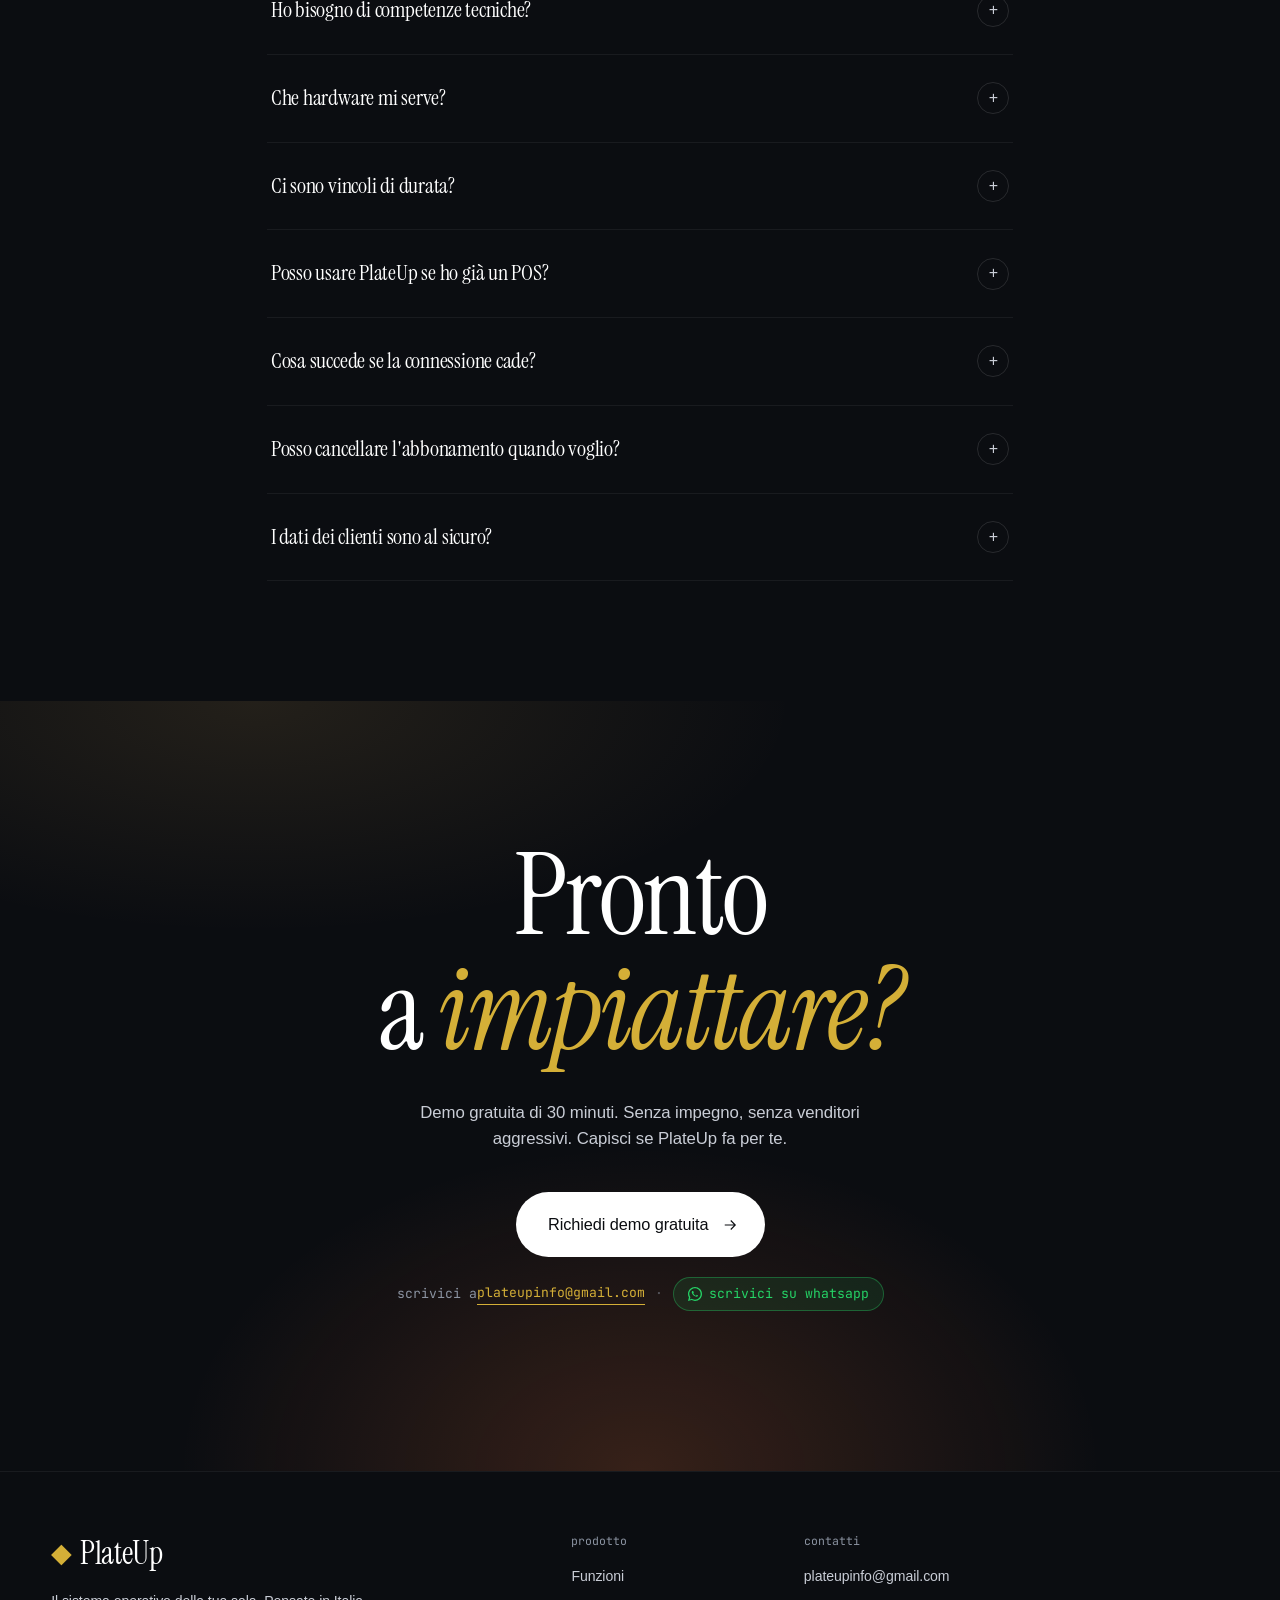
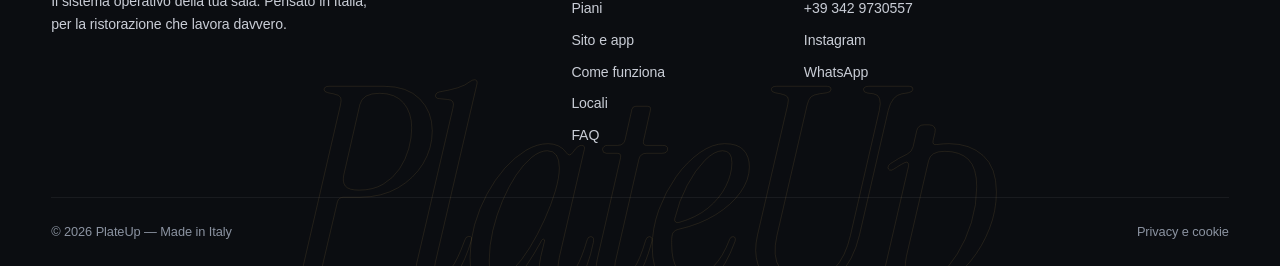
==== commit 8aad1c39: "Sito: nuovi piani (Menu, Lite, Pro, VIP), opzioni sito/app/foto/cassa/hardware/Wi-Fi, offerta di lan" ====
--- a/site 3/index.html
+++ b/site 3/index.html
@@ -37,7 +37,7 @@
     <a href="#features" class="nav-link">Funzioni</a>
     <a href="#how" class="nav-link">Come funziona</a>
     <a href="#pricing" class="nav-link">Piani</a>
-    <a href="#gallery" class="nav-link">Locali</a>
+    <a href="#opzioni" class="nav-link">Sito e app</a>
     <a href="#faq" class="nav-link">FAQ</a>
   </div>
   <div class="nav-right">
@@ -525,13 +525,18 @@
 <section class="pricing" id="pricing">
   <header class="sec-header" data-reveal-block>
     <div class="sec-tag"><span class="dot"></span> Piani</div>
-    <h2 class="sec-title">Scegli il tuo <em>kit.</em></h2>
-    <p class="sec-lede">Tre piani. Cresci quando ti serve. Nessun vincolo sul mensile.</p>
+    <h2 class="sec-title">Parti piccolo.<br><em>Cresci quando vuoi.</em></h2>
+    <p class="sec-lede">Quattro piani, dal menù digitale al locale chiavi in mano. Prezzi + IVA, per locale.</p>
   </header>
+
+  <div class="launch-offer" data-reveal-block>
+    <span class="lo-tag mono">offerta di lancio</span>
+    <span><strong>Primo mese gratis</strong> su Lite e Pro · per i primi 20 locali <strong>il prezzo resta bloccato</strong> finché resti con noi</span>
+  </div>
 
   <div class="billing-switch" data-reveal-block>
     <button class="bs-opt active" data-billing="monthly">Mensile</button>
-    <button class="bs-opt" data-billing="annual">Annuale <span class="bs-save">−17%</span></button>
+    <button class="bs-opt" data-billing="annual">Annuale <span class="bs-save">2 mesi gratis</span></button>
     <span class="bs-thumb"></span>
   </div>
 
@@ -539,35 +544,55 @@
     <span class="mono">↑ prezzo mensile equivalente · si paga una volta l'anno · rinnovo annuale, disdetta entro la scadenza</span>
   </p>
 
-<div class="plans">
+<div class="plans four">
+
+  <article class="plan" data-plan="menu">
+    <div class="plan-discount" data-discount>−17%</div>
+    <div class="plan-head">
+      <div class="plan-name">Menu</div>
+      <div class="plan-tag">Per dire addio al menù di carta, da domani.</div>
+    </div>
+    <div class="plan-price-row">
+      <div class="plan-price"><span class="cur">€</span><span class="num" data-monthly="29" data-annual="24">29</span><span class="per">/mese</span></div>
+      <div class="plan-strike" data-strike-annual="348">—</div>
+    </div>
+    <div class="plan-setup mono">attivazione gratuita</div>
+    <a href="#contact" class="plan-cta" data-demo data-piano="Menu">Attiva Menu →</a>
+    <ul class="plan-feats">
+      <li class="cat">Incluso</li>
+      <li>✓ Menù digitale in 5 lingue</li>
+      <li>✓ QR per ogni tavolo, pronti da stampare</li>
+      <li>✓ Foto, allergeni e filtri</li>
+      <li>✓ Prezzi ed esauriti dal telefono, in tempo reale</li>
+      <li>✓ Caricamento del menù fatto da noi</li>
+      <li class="cat">Non incluso</li>
+      <li class="off">— Ordini dal tavolo</li>
+      <li class="off">— Comande a cucina e bar</li>
+    </ul>
+  </article>
 
   <article class="plan" data-plan="lite">
     <div class="plan-discount" data-discount>−17%</div>
     <div class="plan-head">
       <div class="plan-name">Lite</div>
-      <div class="plan-tag">Per smettere di usare carta e prendere comande a voce.</div>
+      <div class="plan-tag">Per smettere di prendere comande a voce.</div>
     </div>
     <div class="plan-price-row">
       <div class="plan-price"><span class="cur">€</span><span class="num" data-monthly="69" data-annual="58">69</span><span class="per">/mese</span></div>
       <div class="plan-strike" data-strike-annual="828">—</div>
     </div>
-    <div class="plan-setup mono">+ €99 attivazione + IVA</div>
-    <a href="mailto:plateupinfo@gmail.com?subject=Richiesta%20Sopralluogo%20Gratuito%20-%20Piano%20Lite&body=Buongiorno,%20vorrei%20fissare%20un%20sopralluogo%20per%20il%20piano%20Lite.%20Nome%20locale%3A" class="plan-cta">Fissa sopralluogo gratuito →</a>
+    <div class="plan-setup mono">+ €99 attivazione · primo mese gratis</div>
+    <a href="#contact" class="plan-cta" data-demo data-piano="Lite">Fissa sopralluogo gratuito →</a>
     <ul class="plan-feats">
-      <li class="cat">Incluso</li>
-      <li>✓ Menù digitale multilingua (5 lingue) + QR per ogni tavolo</li>
-      <li>✓ Ordini digitali al tavolo dal cliente</li>
-      <li>✓ Ordini live cucina & bar</li>
-      <li>✓ Gestione sala e tavoli</li>
+      <li class="cat">Tutto Menu, più</li>
+      <li>✓ Ordini dal tavolo, dal telefono del cliente o dal tablet</li>
+      <li>✓ Comande live a cucina e bar, con stampa</li>
+      <li>✓ Mappa della sala, tavoli e conti (separati o uniti)</li>
       <li>✓ Chiamata cameriere dal tavolo</li>
-      <li>✓ Admin dashboard — 1 menù</li>
+      <li>✓ Modalità cameriere per prendere gli ordini</li>
       <li class="cat">Non incluso</li>
-      <li class="off">— Menù illimitati con programmazione</li>
-      <li class="off">— Gestione prenotazioni</li>
-      <li class="off">— AI integrata</li>
-      <li class="off">— Analytics e statistiche</li>
-      <li class="off">— Gestione turni dipendenti</li>
-      <li class="off">— Personalizzazione grafica</li>
+      <li class="off">— Prenotazioni online</li>
+      <li class="off">— AI, statistiche e turni</li>
     </ul>
   </article>
 
@@ -576,50 +601,107 @@
     <div class="plan-discount" data-discount>−17%</div>
     <div class="plan-head">
       <div class="plan-name">Pro</div>
-      <div class="plan-tag">Per chi vuole che i clienti trovino il locale online e prenotino da soli.</div>
+      <div class="plan-tag">Per riempire il locale, non solo per servirlo.</div>
     </div>
     <div class="plan-price-row">
       <div class="plan-price"><span class="cur">€</span><span class="num" data-monthly="119" data-annual="99">119</span><span class="per">/mese</span></div>
       <div class="plan-strike" data-strike-annual="1428">—</div>
     </div>
-    <div class="plan-setup mono">+ €99 attivazione + IVA</div>
-    <a href="mailto:plateupinfo@gmail.com?subject=Richiesta%20Sopralluogo%20Gratuito%20-%20Piano%20Pro&body=Buongiorno,%20vorrei%20fissare%20un%20sopralluogo%20per%20il%20piano%20Pro.%20Nome%20locale%3A" class="plan-cta primary">Fissa sopralluogo gratuito →</a>
+    <div class="plan-setup mono">+ €99 attivazione · primo mese gratis</div>
+    <a href="#contact" class="plan-cta primary" data-demo data-piano="Pro">Fissa sopralluogo gratuito →</a>
     <ul class="plan-feats">
       <li class="cat">Tutto Lite, più</li>
-      <li>✓ Menù illimitati con programmazione per orario e giorno</li>
-      <li>✓ AI integrata — modifica menù, suggerimenti, ottimizzazioni</li>
-      <li>✓ Gestione prenotazioni con conferma automatica WhatsApp</li>
-      <li>✓ Analytics e statistiche dettagliate</li>
-      <li>✓ Gestione turni dipendenti — AI li crea in base alle prenotazioni</li>
-      <li>✓ Personalizzazione grafica del locale</li>
+      <li>✓ Prenotazioni online con conferma su WhatsApp</li>
+      <li>✓ Menù illimitati con orari (pranzo, cena, aperitivo)</li>
+      <li>✓ AI integrata: schede piatto, traduzioni, modifiche al menù</li>
+      <li>✓ Statistiche: piatti, orari, scontrino medio</li>
+      <li>✓ Turni del personale proposti dall'AI</li>
+      <li>✓ Grafica del menù con i colori del locale</li>
     </ul>
   </article>
 
   <article class="plan vip" data-plan="vip">
+    <div class="plan-discount" data-discount>−17%</div>
     <div class="plan-head">
       <div class="plan-name vip">VIP</div>
-      <div class="plan-tag gold">Tutto il Pro, con tablet in comodato d'uso e Wi-fi installato. Zero pensieri.</div>
+      <div class="plan-tag gold">Chiavi in mano: portiamo noi tablet, stampante e Wi-Fi. Tu apri.</div>
     </div>
     <div class="plan-price-row">
-      <div class="plan-price coming">In arrivo</div>
-    </div>
-    <div class="plan-setup mono">attivazione gratuita</div>
-    <form class="waitlist" id="vip-waitlist">
-      <input type="email" placeholder="La tua email" required>
-      <button type="submit">Avvisami</button>
-      <div class="wl-ok">✓ Ti avvisiamo al lancio</div>
-    </form>
+      <div class="plan-price"><span class="cur">€</span><span class="num" data-monthly="199" data-annual="166">199</span><span class="per">/mese</span></div>
+      <div class="plan-strike" data-strike-annual="2388">—</div>
+    </div>
+    <div class="plan-setup mono">attivazione e installazione gratuite · 12 mesi</div>
+    <a href="#contact" class="plan-cta" data-demo data-piano="VIP">Fissa sopralluogo gratuito →</a>
     <ul class="plan-feats">
       <li class="cat">Tutto Pro, più</li>
-      <li>✓ Tablet in comodato d'uso</li>
-      <li>✓ Installazione Wi-fi dedicato</li>
-      <li>✓ Priorità assistenza</li>
-      <li>✓ Garanzia kasko su tutto l'hardware</li>
+      <li>✓ 4 tablet in comodato, già bloccati su PlateUp</li>
+      <li>✓ Stampante comande in comodato</li>
+      <li>✓ Wi-Fi installato e configurato da noi</li>
+      <li>✓ Sito web del locale incluso</li>
+      <li>✓ Assistenza prioritaria, risposta in giornata</li>
+      <li>✓ Hardware guasto? Lo sostituiamo noi</li>
     </ul>
   </article>
 
 </div>
 <div class="scroll-dots" id="plans-dots"></div>
+</section>
+
+<!-- ── OPZIONI ── -->
+<section class="extras" id="opzioni">
+  <header class="sec-header" data-reveal-block>
+    <div class="sec-tag"><span class="dot"></span> Opzioni</div>
+    <h2 class="sec-title">Il tuo locale,<br><em>anche fuori dal locale.</em></h2>
+    <p class="sec-lede">Da aggiungere a qualsiasi piano. Prezzi + IVA.</p>
+  </header>
+
+  <div class="extras-grid">
+    <article class="extra big" data-reveal-block>
+      <div class="extra-top"><span class="mono">sito web</span><span class="extra-incl mono">incluso nel VIP</span></div>
+      <h3>Il sito del tuo locale</h3>
+      <p>Pagine curate con foto, menù sempre aggiornato, orari, eventi e prenotazioni che arrivano dirette nel gestionale. In 5 lingue, con il tuo dominio.</p>
+      <div class="extra-price"><strong>€400</strong> una tantum <span>+ €10/mese dominio e hosting</span></div>
+      <a href="#contact" class="plan-cta" data-demo data-piano="Opzione: sito web">Lo voglio →</a>
+    </article>
+
+    <article class="extra big gold" data-reveal-block>
+      <div class="extra-top"><span class="mono">app iOS + Android</span><span class="extra-incl mono">con Pro o VIP</span></div>
+      <h3>L'app del tuo locale</h3>
+      <p>Sull'App Store e su Google Play con il tuo nome. Tessera fedeltà a punti, eventi, notifiche ai clienti, prenotazioni. E un'area riservata per te, per gestire tutto dal telefono.</p>
+      <div class="extra-price"><strong>€990</strong> una tantum <span>+ €49/mese · €590 con VIP</span></div>
+      <a href="#contact" class="plan-cta" data-demo data-piano="Opzione: app del locale">La voglio →</a>
+    </article>
+
+    <article class="extra" data-reveal-block>
+      <div class="extra-top"><span class="mono">foto</span></div>
+      <h3>Servizio fotografico</h3>
+      <p>Veniamo noi a fotografare fino a 20 piatti e li carichiamo già nel menù.</p>
+      <div class="extra-price"><strong>€150</strong> una tantum</div>
+    </article>
+
+    <article class="extra" data-reveal-block>
+      <div class="extra-top"><span class="mono">cassa</span><span class="extra-incl mono soon">in arrivo</span></div>
+      <h3>Collegamento al registratore</h3>
+      <p>Il conto chiuso in PlateUp esce come scontrino fiscale dalla tua cassa. Partiamo dai registratori Custom.</p>
+      <div class="extra-price"><strong>€19</strong>/mese <span>+ €149 configurazione</span></div>
+    </article>
+
+    <article class="extra" data-reveal-block>
+      <div class="extra-top"><span class="mono">hardware</span><span class="extra-incl mono">incluso nel VIP</span></div>
+      <h3>Tablet e stampanti</h3>
+      <p>In comodato, già configurati e bloccati su PlateUp. Se si rompono li sostituiamo.</p>
+      <div class="extra-price"><strong>€9</strong>/mese a tablet <span>· €6/mese a stampante · minimo 12 mesi</span></div>
+    </article>
+
+    <article class="extra" data-reveal-block>
+      <div class="extra-top"><span class="mono">rete</span><span class="extra-incl mono">incluso nel VIP</span></div>
+      <h3>Wi-Fi installato</h3>
+      <p>Sopralluogo, apparati mesh e configurazione: copertura in sala, dehors e cucina.</p>
+      <div class="extra-price">da <strong>€290</strong> una tantum</div>
+    </article>
+  </div>
+
+  <p class="extras-note mono">hai più locali? dal secondo in poi −20% sul piano</p>
 </section>
 
 <!-- ── GALLERY ── -->
@@ -682,6 +764,14 @@
     <details class="faq-item">
       <summary>Ho bisogno di competenze tecniche?<span class="faq-x">+</span></summary>
       <div class="faq-a">No. La dashboard è pensata per chi non ha tempo da perdere in sala: cambi prezzi e segni esauriti dallo smartphone. La prima configurazione <strong>la facciamo insieme a te</strong>, in tutti i piani.</div>
+    </details>
+    <details class="faq-item">
+      <summary>Che hardware mi serve?<span class="faq-x">+</span></summary>
+      <div class="faq-a">Per il menù basta il telefono dei clienti. Per gli ordini vanno bene i tablet o i telefoni che hai già; per stampare le comande serve una stampante termica USB. Se non vuoi pensarci, con il <strong>VIP</strong> tablet, stampante e Wi-Fi li portiamo e installiamo noi, in comodato.</div>
+    </details>
+    <details class="faq-item">
+      <summary>Ci sono vincoli di durata?<span class="faq-x">+</span></summary>
+      <div class="faq-a">Menu, Lite e Pro mensili: nessun vincolo, disdici quando vuoi. Il <strong>VIP</strong> e l'hardware in comodato hanno una durata minima di 12 mesi, perché gli apparecchi li compriamo e li installiamo noi.</div>
     </details>
     <details class="faq-item">
       <summary>Posso usare PlateUp se ho già un POS?<span class="faq-x">+</span></summary>
@@ -743,6 +833,7 @@
         <div class="fc-title mono">Prodotto</div>
         <a href="#features">Funzioni</a>
         <a href="#pricing">Piani</a>
+        <a href="#opzioni">Sito e app</a>
         <a href="#how">Come funziona</a>
         <a href="#gallery">Locali</a>
         <a href="#faq">FAQ</a>
@@ -911,9 +1002,12 @@
         <span>Piano che ti interessa</span>
         <select name="piano">
           <option value="Non so ancora">Non so ancora</option>
+          <option value="Menu">Menu</option>
           <option value="Lite">Lite</option>
           <option value="Pro">Pro</option>
           <option value="VIP">VIP</option>
+          <option value="Opzione: sito web">Solo il sito web</option>
+          <option value="Opzione: app del locale">L'app del locale</option>
         </select>
       </label>
 
--- a/site 3/styles.css
+++ b/site 3/styles.css
@@ -3048,3 +3048,46 @@
 
 .auth-tabs.hidden { display: none; }
 .auth-demo-title { font-family: var(--serif); font-weight: 400; font-size: 1.5rem; color: var(--cream); margin: 4px 0 6px; }
+
+/* ── Piani: 4 colonne ── */
+.plans.four { grid-template-columns: repeat(4, 1fr); max-width: 1320px; }
+.plans.four .plan { padding: 30px 22px; }
+@media (max-width: 1180px) { .plans.four { grid-template-columns: repeat(2, 1fr); max-width: 760px; } .plans.four .plan.featured { transform: none; } }
+@media (max-width: 600px) { .plans.four .plan { flex: 0 0 86%; scroll-snap-align: center; } }
+
+.launch-offer {
+  display: flex; flex-wrap: wrap; align-items: center; justify-content: center; gap: 10px 14px;
+  max-width: 760px; margin: 0 auto 28px; padding: 12px 18px;
+  border: 1px solid rgba(212,175,55,.35); border-radius: 100px;
+  background: var(--gold-dim); color: var(--cream-2); font-size: .9rem; text-align: center;
+}
+.launch-offer strong { color: var(--cream); font-weight: 500; }
+.lo-tag { font-size: .66rem; color: var(--bg); background: var(--gold); padding: 3px 10px; border-radius: 100px; }
+@media (max-width: 600px) { .launch-offer { border-radius: 18px; margin: 0 4% 24px; } }
+
+/* ── Opzioni (sito, app, foto, cassa, hardware, Wi-Fi) ── */
+.extras { padding: 110px 4%; position: relative; z-index: 1; }
+.extras-grid { display: grid; grid-template-columns: repeat(4, 1fr); gap: 14px; max-width: 1320px; margin: 0 auto; }
+.extra {
+  display: flex; flex-direction: column; gap: 10px;
+  padding: 26px 24px; background: var(--surface); border: 1px solid var(--line); border-radius: var(--rad);
+}
+.extra.big { grid-column: span 2; padding: 32px 30px; }
+.extra.gold { background: linear-gradient(180deg, #1d1813, #100d0a); border-color: rgba(212,168,90,.45); }
+.extra-top { display: flex; justify-content: space-between; gap: 10px; font-size: .68rem; color: var(--gold); }
+.extra-incl { color: var(--muted); border: 1px solid var(--line-2); padding: 2px 9px; border-radius: 100px; white-space: nowrap; }
+.extra-incl.soon { color: var(--saffron); border-color: rgba(255,122,61,.35); }
+.extra h3 { font-family: var(--serif); font-weight: 400; color: var(--cream); font-size: 1.45rem; margin: 2px 0 0; letter-spacing: -0.01em; }
+.extra.big h3 { font-size: 2rem; }
+.extra p { color: var(--cream-2); font-size: .9rem; line-height: 1.6; flex: 1; margin: 0; }
+.extra-price { font-size: .85rem; color: var(--muted); }
+.extra-price strong { font-family: var(--serif); font-weight: 400; font-size: 1.6rem; color: var(--cream); }
+.extra .plan-cta { margin-top: 6px; align-self: flex-start; padding-left: 22px; padding-right: 22px; }
+.extras-note { text-align: center; color: var(--muted); font-size: .74rem; margin-top: 26px; }
+@media (max-width: 1100px) { .extras-grid { grid-template-columns: repeat(2, 1fr); } }
+@media (max-width: 640px) {
+  .extras { padding: 80px 4%; }
+  .extras-grid { grid-template-columns: 1fr; }
+  .extra.big { grid-column: auto; padding: 26px 22px; }
+  .extra.big h3 { font-size: 1.6rem; }
+}
